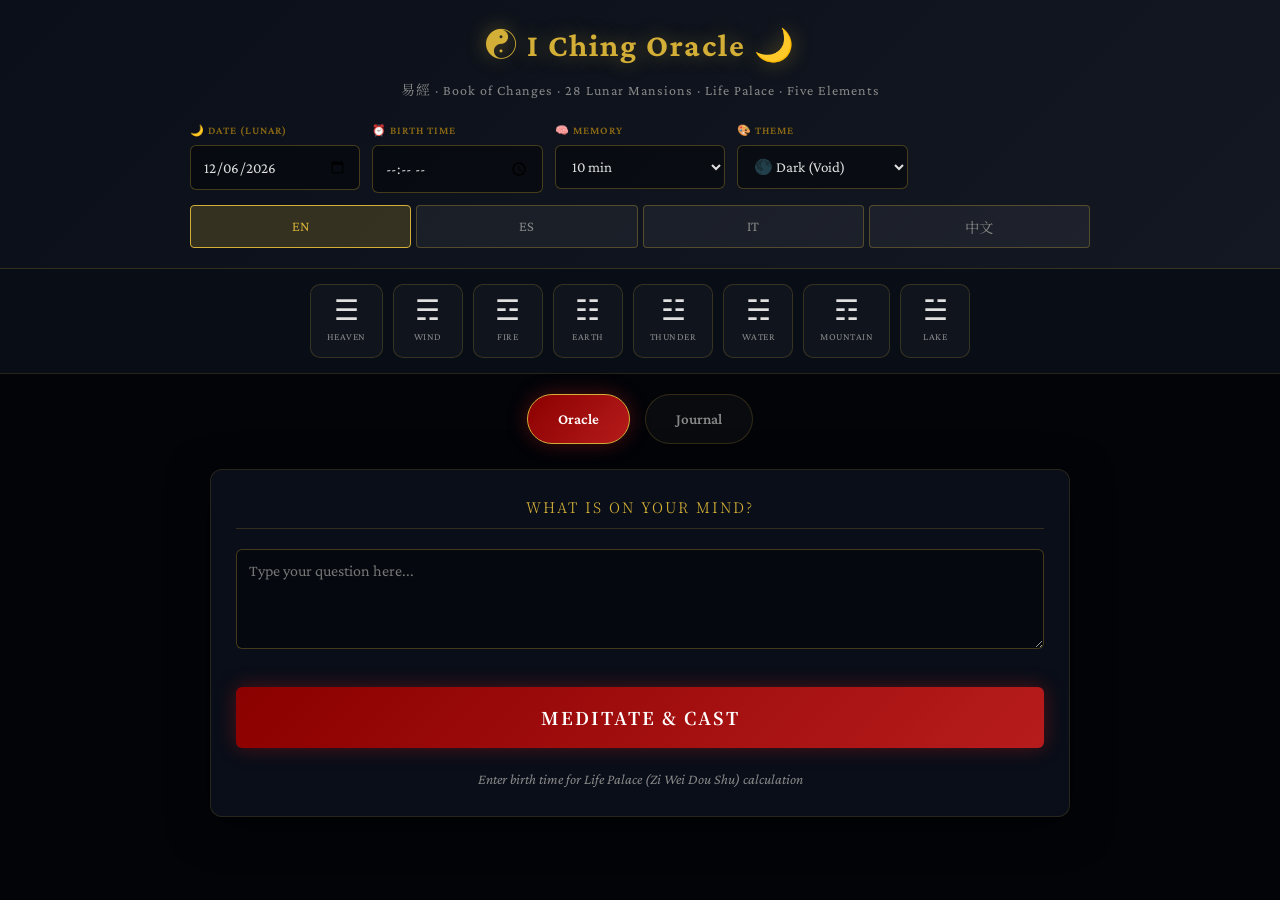
==== index.html @ f5724510 "feat/split_components" ====
<!DOCTYPE html>
<html lang="en">

<head>
    <meta charset="UTF-8">
    <meta name="viewport" content="width=device-width, initial-scale=1.0, maximum-scale=1.0, user-scalable=no">
    <title>易經圖 · I Ching Oracle</title>
    <link rel="stylesheet" href="style.css">
    <link rel="preconnect" href="https://fonts.googleapis.com">
    <link rel="preconnect" href="https://fonts.gstatic.com" crossorigin>
    <link href="https://fonts.googleapis.com/css2?family=Noto+Serif+SC:wght@300;400;600;900&family=Crimson+Pro:ital,wght@0,300;0,400;0,600;1,300;1,400&display=swap" rel="stylesheet">
</head>

<body>
    <!-- Meditation Overlay -->
    <div id="meditation-overlay">
        <div class="meditation-title" data-i18n="meditationTitle">冥想</div>
        <div class="metallic-sphere"></div>
        <div class="timer-display" id="meditation-timer">0:30</div>
    </div>

    <!-- Header -->
    <header>
        <div class="header-content">
            <div class="header-title">
                <h1>☯️ I Ching Oracle 🌙</h1>
                <p>易經 · Book of Changes · 28 Lunar Mansions · Life Palace · Five Elements</p>
            </div>
            <div class="header-controls">
                <div class="control-group">
                    <label for="readingDate">🌙 Date (Lunar)</label>
                    <input type="date" id="readingDate" onchange="App.updateReadingDate()">
                </div>
                <div class="control-group">
                    <label for="readingTime">⏰ Birth Time</label>
                    <input type="time" id="readingTime" onchange="App.updateReadingTime()">
                </div>
                <div class="control-group">
                    <label for="contextMinutes">🧠 Memory</label>
                    <select id="contextMinutes" onchange="App.updateContextMinutes(this.value)">
                        <option value="0">Off</option>
                        <option value="10" selected>10 min</option>
                        <option value="30">30 min</option>
                        <option value="60">1 hour</option>
                        <option value="180">3 hours</option>
                    </select>
                </div>
                <div class="control-group">
                    <label for="elementTheme">🎨 Theme</label>
                    <select id="elementTheme" onchange="App.applyTheme(this.value)">
                        <option value="dark">🌑 Dark (Void)</option>
                        <option value="balanced">☯️ Balanced</option>
                        <option value="wood">🌳 Wood</option>
                        <option value="fire">🔥 Fire</option>
                        <option value="earth">🏔️ Earth</option>
                        <option value="metal">⚡ Metal</option>
                        <option value="water">💧 Water</option>
                    </select>
                </div>
                <div class="control-group" style="grid-column: 1 / -1;">
                    <div class="lang-selector">
                        <button class="lang-btn active" data-lang="en" onclick="App.setLanguage('en')">EN</button>
                        <button class="lang-btn" data-lang="es" onclick="App.setLanguage('es')">ES</button>
                        <button class="lang-btn" data-lang="it" onclick="App.setLanguage('it')">IT</button>
                        <button class="lang-btn" data-lang="zh" onclick="App.setLanguage('zh')">中文</button>
                    </div>
                </div>
            </div>
        </div>
    </header>

    <!-- Bagua Strip -->
    <div class="bagua-strip-container">
        <div class="bagua-strip">
            <div class="bagua-strip-item" data-trigram="heaven" onclick="UI.highlightTrigram('heaven')">
                <span class="bagua-strip-symbol">☰</span>
                <span class="bagua-strip-name" data-i18n="trigramHeaven">Heaven</span>
            </div>
            <div class="bagua-strip-item" data-trigram="wind" onclick="UI.highlightTrigram('wind')">
                <span class="bagua-strip-symbol">☴</span>
                <span class="bagua-strip-name" data-i18n="trigramWind">Wind</span>
            </div>
            <div class="bagua-strip-item" data-trigram="fire" onclick="UI.highlightTrigram('fire')">
                <span class="bagua-strip-symbol">☲</span>
                <span class="bagua-strip-name" data-i18n="trigramFire">Fire</span>
            </div>
            <div class="bagua-strip-item" data-trigram="earth" onclick="UI.highlightTrigram('earth')">
                <span class="bagua-strip-symbol">☷</span>
                <span class="bagua-strip-name" data-i18n="trigramEarth">Earth</span>
            </div>
            <div class="bagua-strip-item" data-trigram="thunder" onclick="UI.highlightTrigram('thunder')">
                <span class="bagua-strip-symbol">☳</span>
                <span class="bagua-strip-name" data-i18n="trigramThunder">Thunder</span>
            </div>
            <div class="bagua-strip-item" data-trigram="water" onclick="UI.highlightTrigram('water')">
                <span class="bagua-strip-symbol">☵</span>
                <span class="bagua-strip-name" data-i18n="trigramWater">Water</span>
            </div>
            <div class="bagua-strip-item" data-trigram="mountain" onclick="UI.highlightTrigram('mountain')">
                <span class="bagua-strip-symbol">☶</span>
                <span class="bagua-strip-name" data-i18n="trigramMountain">Mountain</span>
            </div>
            <div class="bagua-strip-item" data-trigram="lake" onclick="UI.highlightTrigram('lake')">
                <span class="bagua-strip-symbol">☱</span>
                <span class="bagua-strip-name" data-i18n="trigramLake">Lake</span>
            </div>
        </div>
    </div>

    <!-- Main Container -->
    <div class="container">
        <div class="main-tabs">
            <div class="nav-tab active" onclick="App.switchMainTab('oracle')" id="tab-btn-oracle" data-i18n="oracle">Oracle</div>
            <div class="nav-tab" onclick="App.switchMainTab('journal')" id="tab-btn-journal" data-i18n="journal">Journal</div>
        </div>

        <!-- Oracle Tab -->
        <div id="tab-oracle" class="tab-content-panel active">
            <div class="wizard-container">
                <!-- Step 1: Question -->
                <div id="step-1" class="wizard-step active">
                    <div class="panel">
                        <h2 class="step-title" data-i18n="step1Title">What is on your mind?</h2>
                        <textarea id="questionInput" rows="3" placeholder="Enter your inquiry..."></textarea>
                        <button class="btn-cast" onclick="App.startConsultation()" data-i18n="meditateCast">Meditate & Cast</button>
                        <p class="hint-text" data-i18n="birthTimeNotice">Enter birth time for Life Palace calculation</p>
                    </div>
                </div>

                <!-- Step 2: Meditation -->
                <div id="step-2" class="wizard-step">
                    <div class="meditation-container">
                        <div class="focus-circle"></div>
                        <p class="meditation-text" data-i18n="meditationText">Focus on your question...<br>The oracle will respond shortly.</p>
                        <div class="timer-display" id="timerDisplay">0:30</div>
                    </div>
                </div>

                <!-- Step 3: Results -->
                <div id="step-3" class="wizard-step">
                    <div id="resultsContent"></div>
                </div>
            </div>
        </div>

        <!-- Journal Tab -->
        <div id="tab-journal" class="tab-content-panel">
            <div class="panel">
                <h2 data-i18n="questionJournal">Question Journal</h2>
                <ul id="questionList" class="question-list"></ul>
                <div id="emptyQuestions" class="empty-state" data-i18n="noQuestions">No questions yet.</div>
            </div>
            <div class="panel">
                <h2 data-i18n="readingHistory">Reading History</h2>
                <div id="historyGrid" class="history-grid"></div>
                <div id="emptyHistory" class="empty-state" data-i18n="noReadings">No readings yet.</div>
            </div>
        </div>
    </div>

    <script src="data.js"></script>
    <script src="astrology.js"></script>
    <script src="casting.js"></script>
    <script src="ui.js"></script>
    <script src="app.js"></script>
</body>

</html>
---- style.css ----
/* I Ching Oracle - Consolidated Dark Theme */
/* UI based on _II.html, Behavior based on _i.html */

:root {
    /* Dark Theme (Default from _II.html) */
    --bg-void: #020408;
    --bg-panel: rgba(10, 15, 25, 0.98);
    --bg-card: rgba(15, 20, 30, 0.95);
    --gold: #D4AF37;
    --gold-dim: #8b6914;
    --gold-bright: #FFD700;
    --text-main: #e0e0e0;
    --text-dim: #888;
    --text-muted: #666;
    
    /* Five Elements - Dark Theme Accents */
    --fire: #FF5252;
    --water: #42A5F5;
    --wood: #66BB6A;
    --metal: #CFD8DC;
    --earth: #FFB74D;
    
    /* Standard Colors */
    --auspicious-red: #D32F2F;
    --auspicious-gold: #D4AF37;
    
    --radius: 12px;
    --border: 1px solid rgba(212, 175, 55, 0.15);
    --shadow: 0 10px 40px rgba(0, 0, 0, 0.6);
}

/* Alternative Themes (from _i.html) */
[data-theme="balanced"] {
    --bg-void: linear-gradient(135deg, #FFF8E1 0%, #FFE0B2 25%, #FFCCBC 50%, #D7CCC8 75%, #CFD8DC 100%);
    --bg-panel: rgba(255, 248, 225, 0.98);
    --bg-card: #FFF3E0;
    --text-main: #4E342E;
    --text-dim: #6D4C41;
    --gold: #D32F2F;
    --gold-dim: #B71C1C;
}

[data-theme="wood"] {
    --bg-void: linear-gradient(135deg, #E8F5E9 0%, #C8E6C9 50%, #A5D6A7 100%);
    --bg-panel: rgba(255, 255, 255, 0.95);
    --text-main: #1B5E20;
}

[data-theme="fire"] {
    --bg-void: linear-gradient(135deg, #FFEBEE 0%, #FFCDD2 25%, #EF9A9A 50%, #E57373 75%, #FFB74D 100%);
    --bg-panel: rgba(255, 255, 255, 0.95);
    --text-main: #B71C1C;
}

[data-theme="earth"] {
    --bg-void: linear-gradient(135deg, #FFF8E1 0%, #FFECB3 25%, #FFE082 50%, #FFD54F 75%, #D7CCC8 100%);
    --bg-panel: rgba(255, 255, 255, 0.95);
    --text-main: #5D4037;
}

[data-theme="metal"] {
    --bg-void: linear-gradient(135deg, #FFF8E1 0%, #F5F5DC 25%, #E6D7B8 50%, #D4C4A8 75%, #BCAAA4 100%);
    --bg-panel: rgba(255, 255, 255, 0.95);
    --text-main: #3E2723;
}

[data-theme="water"] {
    --bg-void: linear-gradient(135deg, #E3F2FD 0%, #BBDEFB 25%, #90CAF9 50%, #64B5F6 75%, #42A5F5 100%);
    --bg-panel: rgba(255, 255, 255, 0.95);
    --text-main: #0D47A1;
}

* {
    margin: 0;
    padding: 0;
    box-sizing: border-box;
    -webkit-tap-highlight-color: transparent;
}

body {
    background: var(--bg-void);
    color: var(--text-main);
    font-family: 'Crimson Pro', 'Noto Serif SC', serif;
    min-height: 100vh;
    line-height: 1.6;
    overflow-x: hidden;
    transition: all 0.5s ease;
}

/* Header */
header {
    background: linear-gradient(135deg, rgba(10, 15, 25, 0.98) 0%, rgba(20, 25, 35, 0.95) 100%);
    border-bottom: 1px solid rgba(212, 175, 55, 0.2);
    padding: 20px;
    position: sticky;
    top: 0;
    z-index: 100;
    backdrop-filter: blur(10px);
}

.header-content {
    max-width: 1200px;
    margin: 0 auto;
}

.header-title {
    text-align: center;
    margin-bottom: 20px;
}

.header-title h1 {
    font-size: clamp(24px, 5vw, 32px);
    color: var(--gold);
    text-shadow: 0 0 20px rgba(212, 175, 55, 0.4);
    letter-spacing: 2px;
    margin-bottom: 8px;
}

.header-title p {
    font-size: clamp(12px, 2.5vw, 14px);
    color: var(--text-dim);
    letter-spacing: 1px;
}

.header-controls {
    display: grid;
    grid-template-columns: repeat(auto-fit, minmax(150px, 1fr));
    gap: 12px;
    max-width: 900px;
    margin: 0 auto;
}

.control-group {
    display: flex;
    flex-direction: column;
    gap: 6px;
}

.control-group label {
    font-size: 11px;
    text-transform: uppercase;
    letter-spacing: 1px;
    color: var(--gold-dim);
    font-weight: 600;
}

input, select, textarea {
    width: 100%;
    background: rgba(0, 0, 0, 0.4);
    border: 1px solid rgba(212, 175, 55, 0.3);
    color: var(--text-main);
    padding: 12px;
    border-radius: 6px;
    font-family: inherit;
    font-size: 15px;
    transition: all 0.3s;
}

input:focus, select:focus, textarea:focus {
    border-color: var(--gold);
    outline: none;
    box-shadow: 0 0 0 2px rgba(212, 175, 55, 0.2);
}

.lang-selector {
    display: flex;
    gap: 5px;
}

.lang-btn {
    flex: 1;
    padding: 10px;
    background: rgba(255, 255, 255, 0.05);
    border: 1px solid rgba(212, 175, 55, 0.3);
    color: var(--text-dim);
    cursor: pointer;
    border-radius: 4px;
    transition: all 0.3s;
    font-family: inherit;
    font-size: 0.9em;
}

.lang-btn.active, .lang-btn:hover {
    background: rgba(212, 175, 55, 0.2);
    color: var(--gold);
    border-color: var(--gold);
}

/* Bagua Strip */
.bagua-strip-container {
    width: 100%;
    overflow-x: auto;
    -webkit-overflow-scrolling: touch;
    background: rgba(10, 15, 25, 0.8);
    padding: 15px 0;
    border-bottom: 1px solid rgba(212, 175, 55, 0.15);
}

.bagua-strip {
    display: flex;
    justify-content: center;
    gap: 10px;
    padding: 0 20px;
    min-width: max-content;
    max-width: 900px;
    margin: 0 auto;
}

.bagua-strip-item {
    display: flex;
    flex-direction: column;
    align-items: center;
    padding: 12px 16px;
    background: rgba(255, 255, 255, 0.03);
    border-radius: 10px;
    border: 1px solid rgba(212, 175, 55, 0.2);
    min-width: 70px;
    transition: all 0.3s ease;
    cursor: pointer;
}

.bagua-strip-item:hover, .bagua-strip-item.active {
    transform: scale(1.05);
    border-color: var(--gold);
    background: rgba(212, 175, 55, 0.1);
    box-shadow: 0 0 20px rgba(212, 175, 55, 0.2);
}

.bagua-strip-symbol {
    font-size: 28px;
    line-height: 1;
    margin-bottom: 4px;
}

.bagua-strip-name {
    font-size: 10px;
    color: var(--text-dim);
    text-transform: uppercase;
    letter-spacing: 0.5px;
}

/* Container */
.container {
    max-width: 900px;
    margin: 0 auto;
    padding: 20px;
}

/* Panel */
.panel {
    background: var(--bg-panel);
    border: var(--border);
    border-radius: var(--radius);
    padding: 25px;
    margin-bottom: 20px;
    box-shadow: var(--shadow);
    backdrop-filter: blur(10px);
}

.panel h2 {
    color: var(--gold);
    font-family: 'Noto Serif SC', serif;
    font-size: 0.9rem;
    text-transform: uppercase;
    letter-spacing: 2px;
    margin-bottom: 20px;
    border-bottom: 1px solid rgba(212, 175, 55, 0.2);
    padding-bottom: 10px;
}

/* Navigation Tabs */
.main-tabs {
    display: flex;
    justify-content: center;
    margin-bottom: 25px;
    gap: 15px;
}

.nav-tab {
    background: rgba(255, 255, 255, 0.03);
    border: 1px solid rgba(212, 175, 55, 0.2);
    padding: 12px 30px;
    border-radius: 25px;
    cursor: pointer;
    font-size: 15px;
    font-weight: 600;
    color: var(--text-dim);
    transition: all 0.3s;
    text-align: center;
}

.nav-tab:hover {
    border-color: var(--gold);
    color: var(--gold);
}

.nav-tab.active {
    background: linear-gradient(135deg, #8b0000, #b71c1c);
    color: white;
    border-color: var(--gold);
    box-shadow: 0 0 20px rgba(183, 28, 28, 0.4);
}

/* Tab Content */
.tab-content-panel {
    display: none;
}

.tab-content-panel.active {
    display: block;
    animation: fadeIn 0.4s ease;
}

/* Wizard Steps */
.wizard-step {
    display: none;
}

.wizard-step.active {
    display: block;
    animation: fadeIn 0.4s ease;
}

/* Step 1 - Question */
.step-title {
    font-size: clamp(1.4em, 5vw, 1.8em);
    margin-bottom: 24px;
    color: var(--text-main);
    text-align: center;
    font-weight: 300;
}

#questionInput {
    width: 100%;
    min-height: 100px;
    margin-bottom: 20px;
    font-size: 16px;
    resize: vertical;
}

.hint-text {
    text-align: center;
    color: var(--text-dim);
    font-size: 0.9em;
    margin-top: 20px;
    font-style: italic;
}

/* Buttons */
.btn-cast {
    background: linear-gradient(135deg, #8b0000, #b71c1c);
    color: white;
    padding: 18px;
    border: none;
    border-radius: 6px;
    width: 100%;
    font-family: 'Noto Serif SC', serif;
    font-weight: bold;
    cursor: pointer;
    box-shadow: 0 0 20px rgba(183, 28, 28, 0.4);
    transition: all 0.3s;
    text-transform: uppercase;
    letter-spacing: 2px;
    font-size: 1.1em;
    margin-top: 10px;
}

.btn-cast:hover {
    transform: translateY(-2px);
    box-shadow: 0 5px 25px rgba(183, 28, 28, 0.6);
}

.btn-secondary {
    background: linear-gradient(135deg, #2c3e50, #34495e);
}

.wizard-btn {
    background: linear-gradient(135deg, #8b0000, #b71c1c);
    color: white;
    padding: 14px 28px;
    border: none;
    border-radius: 25px;
    font-family: 'Noto Serif SC', serif;
    font-weight: 600;
    cursor: pointer;
    box-shadow: 0 0 20px rgba(183, 28, 28, 0.4);
    transition: all 0.3s;
    text-transform: uppercase;
    letter-spacing: 1px;
    font-size: 0.95em;
    margin: 5px;
}

.wizard-btn:hover {
    transform: translateY(-2px);
    box-shadow: 0 5px 25px rgba(183, 28, 28, 0.6);
}

.wizard-btn.secondary {
    background: linear-gradient(135deg, #2c3e50, #34495e);
    box-shadow: 0 4px 12px rgba(0, 0, 0, 0.3);
}

/* Meditation Overlay */
#meditation-overlay {
    position: fixed;
    inset: 0;
    background: rgba(2, 4, 8, 0.98);
    z-index: 9999;
    display: none;
    flex-direction: column;
    align-items: center;
    justify-content: center;
    backdrop-filter: blur(20px);
}

#meditation-overlay.active {
    display: flex;
}

.meditation-title {
    font-family: 'Noto Serif SC', serif;
    font-size: 3rem;
    color: var(--gold);
    margin-bottom: 40px;
    text-shadow: 0 0 30px rgba(212, 175, 55, 0.8);
    letter-spacing: 15px;
    animation: breatheText 4s ease-in-out infinite;
}

.metallic-sphere {
    width: 200px;
    height: 200px;
    border-radius: 50%;
    background: radial-gradient(circle at 30% 30%, rgba(255, 255, 255, 0.9) 0%, rgba(192, 192, 192, 0.8) 20%, rgba(128, 128, 128, 0.6) 40%, rgba(64, 64, 64, 0.8) 70%, rgba(0, 0, 0, 0.9) 100%),
        linear-gradient(135deg, #c0c0c0 0%, #808080 50%, #404040 100%);
    box-shadow: inset -10px -10px 20px rgba(0, 0, 0, 0.8), inset 10px 10px 20px rgba(255, 255, 255, 0.8), 0 0 60px rgba(255, 69, 0, 0.6), 0 0 100px rgba(255, 140, 0, 0.4);
    animation: fireGlow 3s ease-in-out infinite;
}

.meditation-container {
    display: flex;
    flex-direction: column;
    align-items: center;
    justify-content: center;
    padding: 40px 20px;
}

.focus-circle {
    width: clamp(120px, 30vw, 150px);
    height: clamp(120px, 30vw, 150px);
    border-radius: 50%;
    background: conic-gradient(from 0deg,
            var(--auspicious-red) 0deg,
            var(--auspicious-gold) 90deg,
            var(--wood) 180deg,
            var(--water) 270deg,
            var(--auspicious-red) 360deg);
    opacity: 0.9;
    margin: 0 auto 30px;
    animation: breathe 4s infinite ease-in-out;
    box-shadow: 0 0 40px rgba(212, 175, 55, 0.4);
    border: 4px solid var(--gold);
}

.meditation-text {
    font-size: clamp(1em, 4vw, 1.2em);
    color: var(--text-main);
    max-width: 300px;
    text-align: center;
    line-height: 1.6;
    margin-bottom: 20px;
}

.timer-display {
    font-size: clamp(1.8em, 6vw, 2.2em);
    font-weight: 300;
    color: var(--gold);
    font-family: 'Courier New', monospace;
    text-shadow: 0 0 20px rgba(212, 175, 55, 0.5);
}

/* Results */
.result-header {
    text-align: center;
    margin-bottom: 30px;
    padding: 30px;
    background: rgba(212, 175, 55, 0.05);
    border: 1px solid rgba(212, 175, 55, 0.2);
    border-radius: 12px;
}

.result-header h1, .hexagram-title {
    color: var(--gold);
    font-size: 2.5em;
    margin-bottom: 10px;
    font-family: 'Noto Serif SC', serif;
}

.chinese-name {
    font-size: 1.5em;
    color: var(--text-dim);
    margin-bottom: 15px;
}

.question-display {
    color: var(--text-dim);
    font-style: italic;
    font-size: 1.1em;
    margin-top: 15px;
    padding-top: 15px;
    border-top: 1px solid rgba(212, 175, 55, 0.2);
}

/* Results Layout */
.astro-panels-grid {
    display: grid;
    grid-template-columns: 1fr 1fr;
    gap: 16px;
    margin: 20px 0;
}

@media (max-width: 600px) {
    .astro-panels-grid {
        grid-template-columns: 1fr;
    }
}

.lunar-mansion-panel, .life-palace-panel {
    background: rgba(0, 0, 0, 0.3);
    border: 1px solid rgba(212, 175, 55, 0.2);
    border-radius: 12px;
    padding: 20px;
}

.lunar-mansion-header, .palace-header {
    display: flex;
    align-items: center;
    gap: 12px;
    margin-bottom: 16px;
}

.moon-icon, .palace-icon {
    font-size: 36px;
    filter: drop-shadow(0 0 10px rgba(212, 175, 55, 0.5));
}

.lunar-mansion-title, .palace-title {
    font-size: 1.1em;
    color: var(--gold);
    font-weight: 600;
}

.lunar-mansion-subtitle {
    font-size: 0.85em;
    color: var(--text-dim);
}

.lunar-mansion-content, .palace-grid {
    display: grid;
    grid-template-columns: repeat(2, 1fr);
    gap: 12px;
    margin-top: 12px;
}

.lunar-detail, .palace-card {
    background: rgba(255, 255, 255, 0.05);
    padding: 12px;
    border-radius: 8px;
    border: 1px solid rgba(212, 175, 55, 0.1);
}

.lunar-detail-label, .palace-label {
    font-size: 0.75em;
    color: var(--text-dim);
    text-transform: uppercase;
    margin-bottom: 4px;
}

.lunar-detail-value, .palace-value {
    font-size: 1.1em;
    font-weight: 600;
    color: var(--text-main);
}

.four-symbols-badge {
    display: inline-block;
    padding: 6px 16px;
    border-radius: 20px;
    font-size: 0.85em;
    font-weight: 600;
    margin-top: 12px;
    background: rgba(212, 175, 55, 0.2);
    color: var(--gold);
    border: 1px solid rgba(212, 175, 55, 0.3);
}

.hour-pillar-display {
    background: rgba(0, 0, 0, 0.4);
    padding: 16px;
    border-radius: 8px;
    margin-top: 16px;
    text-align: center;
    border: 1px solid rgba(212, 175, 55, 0.2);
}

.hour-pillar-value {
    font-size: 1.5em;
    font-weight: 600;
    color: var(--gold);
    margin-top: 8px;
}

.top-section {
    display: grid;
    grid-template-columns: 1fr 1.5fr 1fr;
    gap: 20px;
    align-items: start;
    margin: 24px 0;
}

@media (max-width: 768px) {
    .top-section {
        grid-template-columns: 1fr;
    }
}

.coin-tosses-section, .hexagram-info {
    background: rgba(0, 0, 0, 0.2);
    border: 1px solid rgba(212, 175, 55, 0.15);
    border-radius: 12px;
    padding: 20px;
}

.section-title {
    font-size: 0.9em;
    color: var(--gold);
    text-transform: uppercase;
    letter-spacing: 1px;
    margin-bottom: 16px;
    border-bottom: 1px solid rgba(212, 175, 55, 0.2);
    padding-bottom: 8px;
}

.hexagram-visual {
    display: flex;
    flex-direction: column;
    align-items: center;
    background: rgba(212, 175, 55, 0.05);
    padding: 30px;
    border-radius: 12px;
    border: 1px solid rgba(212, 175, 55, 0.2);
}

.hexagram-stack {
    display: flex;
    flex-direction: column;
    align-items: center;
    gap: 8px;
}

.hexagram-lines {
    display: flex;
    flex-direction: column;
    gap: 8px;
    margin: 10px 0;
}

.text-display-grid {
    display: grid;
    grid-template-columns: 1fr 1fr;
    gap: 16px;
    margin: 24px 0;
}

@media (max-width: 768px) {
    .text-display-grid {
        grid-template-columns: 1fr;
    }
}

.text-panel {
    background: rgba(0, 0, 0, 0.2);
    border: 1px solid rgba(212, 175, 55, 0.15);
    border-radius: 12px;
    padding: 20px;
}

.text-panel h4 {
    color: var(--gold);
    font-size: 0.9em;
    text-transform: uppercase;
    letter-spacing: 1px;
    margin-bottom: 16px;
    padding-bottom: 10px;
    border-bottom: 1px solid rgba(212, 175, 55, 0.2);
}

.ai-section {
    border-top: 1px solid rgba(212, 175, 55, 0.2);
    padding-top: 24px;
    margin-top: 24px;
}

.ai-header-wrapper {
    display: flex;
    align-items: center;
    justify-content: center;
    margin-bottom: 16px;
}

.ai-header-wrapper h2 {
    color: var(--gold);
    font-size: 1.2em;
}

.interpretation-tabs {
    display: flex;
    gap: 10px;
    margin-bottom: 16px;
    justify-content: center;
    flex-wrap: wrap;
}

/* Astro Grid */
.astro-grid {
    display: grid;
    grid-template-columns: 1fr 1fr;
    gap: 15px;
    margin-bottom: 25px;
}

.astro-card {
    background: rgba(0, 0, 0, 0.3);
    border: 1px solid rgba(212, 175, 55, 0.2);
    border-radius: 12px;
    padding: 20px;
}

.astro-card h3 {
    color: var(--gold);
    font-size: 0.95em;
    margin-bottom: 15px;
    display: flex;
    align-items: center;
    gap: 10px;
}

.astro-row {
    display: flex;
    justify-content: space-between;
    padding: 8px 0;
    border-bottom: 1px solid rgba(255, 255, 255, 0.05);
    font-size: 0.95em;
}

.astro-row:last-child {
    border-bottom: none;
}

.astro-label {
    color: var(--text-dim);
}

.astro-value {
    color: var(--text-main);
    font-weight: 600;
}

/* Elements Grid */
.elements-grid {
    display: grid;
    grid-template-columns: repeat(5, 1fr);
    gap: 10px;
    margin: 20px 0;
}

.element-item {
    text-align: center;
    padding: 15px;
    background: rgba(0, 0, 0, 0.2);
    border-radius: 8px;
    border: 1px solid rgba(255, 255, 255, 0.1);
    transition: all 0.3s;
}

.element-item:hover {
    transform: translateY(-2px);
    border-color: var(--gold);
}

.element-value {
    font-size: 1.3em;
    font-weight: 600;
    margin-bottom: 5px;
}

.element-label {
    font-size: 0.75em;
    color: var(--text-dim);
    text-transform: uppercase;
}

/* Balance Bar */
.balance-bar {
    height: 4px;
    background: rgba(255, 255, 255, 0.1);
    border-radius: 2px;
    overflow: hidden;
    margin-top: 8px;
}

.balance-fill {
    height: 100%;
    border-radius: 2px;
    transition: width 0.5s ease;
}

.balance-fill.yang {
    background: var(--fire);
}

.balance-fill.yin {
    background: var(--water);
}

/* Equilibrium Panel */
.equilibrium-panel {
    background: rgba(0, 0, 0, 0.3);
    border: 1px solid rgba(212, 175, 55, 0.2);
    border-radius: 12px;
    padding: 20px;
    margin-bottom: 25px;
    text-align: center;
}

.equilibrium-grid {
    display: grid;
    grid-template-columns: repeat(4, 1fr);
    gap: 15px;
    margin-top: 15px;
}

.equilibrium-item h4 {
    color: var(--gold);
    font-size: 0.8em;
    text-transform: uppercase;
    margin-bottom: 8px;
}

.equilibrium-value {
    font-size: 1.2em;
    font-weight: 600;
}

/* Hexagram Display */
.hexagram-display {
    display: flex;
    justify-content: center;
    align-items: flex-start;
    gap: 40px;
    margin: 30px 0;
    flex-wrap: wrap;
}

.coin-panel {
    background: rgba(0, 0, 0, 0.3);
    padding: 20px;
    border-radius: 12px;
    border: 1px solid rgba(212, 175, 55, 0.2);
}

.coin-row {
    display: flex;
    gap: 8px;
    margin-bottom: 10px;
    justify-content: center;
}

.coin {
    width: 32px;
    height: 32px;
    border-radius: 50%;
    display: flex;
    align-items: center;
    justify-content: center;
    font-weight: bold;
    font-size: 16px;
    border: 2px solid;
}

.coin.yang {
    background: linear-gradient(135deg, #ffd700, #b8860b);
    color: #000;
    border-color: #ffd700;
}

.coin.yin {
    background: linear-gradient(135deg, #1e3c72, #2a5298);
    color: #fff;
    border-color: #4a90e2;
}

.hex-stack {
    display: flex;
    flex-direction: column-reverse;
    align-items: center;
    gap: 10px;
}

.trigram-symbol {
    font-size: 2em;
    margin: 5px 0;
}

.line {
    width: 140px;
    height: 16px;
    border-radius: 8px;
    position: relative;
}

.line.yang {
    background: linear-gradient(90deg, var(--fire), #ff8a80);
    box-shadow: 0 0 15px rgba(255, 82, 82, 0.5);
}

.line.yin {
    display: flex;
    justify-content: space-between;
    background: none;
}

.line.yin::before,
.line.yin::after {
    content: '';
    width: 45%;
    height: 100%;
    background: linear-gradient(90deg, var(--water), #42A5F5);
    border-radius: 8px;
    box-shadow: 0 0 15px rgba(33, 150, 243, 0.5);
}

.line.changing::after {
    content: '●';
    position: absolute;
    right: -35px;
    top: 50%;
    transform: translateY(-50%);
    color: var(--gold);
    font-size: 28px;
    text-shadow: 0 0 10px var(--gold);
    animation: pulse 2s infinite;
}

/* Bagua Container */
.bagua-container {
    display: grid;
    grid-template-columns: repeat(3, 1fr);
    gap: 10px;
    max-width: 400px;
    margin: 30px auto;
    padding: 15px;
    background: rgba(212, 175, 55, 0.03);
    border-radius: 16px;
    border: 1px solid rgba(212, 175, 55, 0.2);
}

.trigram-card {
    aspect-ratio: 1;
    display: flex;
    flex-direction: column;
    align-items: center;
    justify-content: center;
    background: rgba(255, 255, 255, 0.03);
    border-radius: 10px;
    border: 1px solid rgba(212, 175, 55, 0.1);
    transition: all 0.3s;
    cursor: pointer;
    padding: 10px;
}

.trigram-card:hover, .trigram-card.active {
    transform: scale(1.05);
    border-color: var(--gold);
    background: rgba(212, 175, 55, 0.1);
    box-shadow: 0 0 20px rgba(212, 175, 55, 0.2);
}

.trigram-lines {
    display: flex;
    flex-direction: column;
    gap: 4px;
    margin-bottom: 8px;
}

.trigram-line {
    width: 35px;
    height: 5px;
    border-radius: 2px;
}

.trigram-line.yang {
    background: currentColor;
}

.trigram-line.yin {
    display: flex;
    justify-content: space-between;
    background: transparent;
}

.trigram-line.yin::before,
.trigram-line.yin::after {
    content: '';
    width: 45%;
    height: 100%;
    background: currentColor;
    border-radius: 2px;
}

.trigram-icon {
    font-size: 1.5em;
    margin-bottom: 4px;
}

.trigram-name {
    font-size: 0.8em;
    text-align: center;
}

.center-cell {
    display: flex;
    align-items: center;
    justify-content: center;
    font-size: 2.5em;
    color: var(--gold);
    cursor: pointer;
    transition: all 0.3s;
}

.center-cell:hover {
    transform: scale(1.1) rotate(180deg);
}

/* Text Section */
.text-section {
    margin: 25px 0;
}

.text-tabs {
    display: flex;
    gap: 10px;
    margin-bottom: 15px;
    border-bottom: 1px solid rgba(212, 175, 55, 0.2);
    padding-bottom: 10px;
    flex-wrap: wrap;
}

.text-tab {
    background: none;
    border: none;
    color: var(--text-dim);
    padding: 8px 16px;
    cursor: pointer;
    font-family: inherit;
    border-bottom: 2px solid transparent;
    transition: all 0.3s;
    font-size: 0.9em;
}

.text-tab.active, .text-tab:hover {
    color: var(--gold);
    border-bottom-color: var(--gold);
}

.text-content {
    display: none;
}

.text-content.active {
    display: block;
    animation: fadeIn 0.4s ease;
}

.chinese-text {
    font-family: "Noto Serif SC", serif;
    font-size: 1.2em;
    color: #fff;
    line-height: 1.8;
    margin-bottom: 15px;
}

.translation-text {
    color: var(--text-main);
    line-height: 1.7;
}

.line-entry {
    padding: 15px;
    margin-bottom: 10px;
    background: rgba(255, 255, 255, 0.03);
    border-radius: 6px;
    border-left: 3px solid rgba(212, 175, 55, 0.3);
}

.line-entry.changing {
    border-left-color: var(--fire);
    background: rgba(255, 82, 82, 0.1);
}

.line-num {
    color: var(--gold);
    font-weight: 600;
    margin-right: 8px;
}

/* AI Panel */
.ai-panel {
    background: rgba(0, 0, 0, 0.3);
    border: 1px solid rgba(212, 175, 55, 0.2);
    border-radius: 12px;
    padding: 25px;
    margin-top: 25px;
}

.ai-tabs {
    display: flex;
    gap: 10px;
    margin-bottom: 20px;
    flex-wrap: wrap;
}

.ai-tab {
    background: rgba(255, 255, 255, 0.05);
    border: 1px solid rgba(212, 175, 55, 0.3);
    color: var(--text-dim);
    padding: 8px 16px;
    border-radius: 20px;
    cursor: pointer;
    transition: all 0.3s;
    font-family: inherit;
}

.ai-tab.active, .ai-tab:hover {
    background: rgba(212, 175, 55, 0.2);
    color: var(--gold);
    border-color: var(--gold);
}

.ai-content {
    display: none;
}

.ai-content.active {
    display: block;
    animation: fadeIn 0.4s ease;
}

.interpretation-lang {
    display: none;
}

.interpretation-lang.active {
    display: block;
    animation: fadeIn 0.4s ease;
}

.interp-section {
    margin-bottom: 20px;
    padding: 15px;
    background: rgba(255, 255, 255, 0.03);
    border-radius: 8px;
    border-left: 3px solid var(--gold);
}

.interp-title {
    color: var(--gold);
    font-size: 0.85em;
    text-transform: uppercase;
    letter-spacing: 1px;
    margin-bottom: 8px;
    font-weight: 600;
}

.interp-text {
    line-height: 1.7;
    color: var(--text-main);
}

.interp-lines-box {
    background: linear-gradient(135deg, rgba(211, 47, 47, 0.1), rgba(212, 175, 55, 0.1));
    border-radius: 12px;
    padding: 20px;
    margin-top: 20px;
    border: 2px solid var(--fire);
}

.interp-lines-box .interp-header {
    color: var(--fire);
    border-bottom-color: rgba(255, 82, 82, 0.3);
}

.interp-header {
    font-weight: 700;
    font-size: 1.05em;
    color: var(--gold);
    margin-bottom: 8px;
    text-transform: uppercase;
    letter-spacing: 1px;
    border-bottom: 2px solid rgba(212, 175, 55, 0.3);
    padding-bottom: 4px;
    display: inline-block;
}

/* Changing lines marker */
.changing-marker {
    position: absolute;
    right: -35px;
    top: 50%;
    transform: translateY(-50%);
    color: var(--gold);
    font-size: 24px;
    text-shadow: 0 0 10px var(--gold);
    animation: pulse 2s infinite;
}

/* Loading */
.loading {
    display: inline-block;
    width: 20px;
    height: 20px;
    border: 3px solid rgba(212, 175, 55, 0.3);
    border-top-color: var(--gold);
    border-radius: 50%;
    animation: spin 1s linear infinite;
}

/* Question List */
.question-list {
    list-style: none;
    padding: 0;
    margin: 0;
}

.question-item {
    background: rgba(255, 255, 255, 0.03);
    border: 1px solid rgba(212, 175, 55, 0.2);
    border-radius: 8px;
    padding: 16px;
    margin-bottom: 10px;
    cursor: pointer;
    transition: all 0.3s;
}

.question-item:hover {
    background: rgba(212, 175, 55, 0.1);
    border-color: var(--gold);
    transform: translateX(5px);
}

/* History Grid */
.history-grid {
    display: grid;
    grid-template-columns: repeat(auto-fill, minmax(280px, 1fr));
    gap: 16px;
}

.history-card {
    background: rgba(0, 0, 0, 0.3);
    border: 1px solid rgba(212, 175, 55, 0.2);
    border-radius: 12px;
    padding: 20px;
    cursor: pointer;
    transition: all 0.3s;
    user-select: none;
}

.history-card:hover {
    background: rgba(212, 175, 55, 0.1);
    border-color: var(--gold);
    transform: translateY(-4px);
}

.history-card h4 {
    color: var(--gold);
    font-size: 1.1em;
    margin-bottom: 10px;
}

.history-card p {
    font-size: 0.9em;
    color: var(--text-dim);
    margin-bottom: 6px;
}

/* Empty State */
.empty-state {
    text-align: center;
    color: var(--text-dim);
    padding: 40px 20px;
    font-style: italic;
    opacity: 0.7;
}

/* Badges */
.badge {
    display: inline-block;
    padding: 4px 12px;
    border-radius: 12px;
    font-size: 0.75em;
    font-weight: 600;
    background: rgba(212, 175, 55, 0.2);
    color: var(--gold);
    border: 1px solid rgba(212, 175, 55, 0.4);
    margin-top: 8px;
}

/* Binary Info */
.binary-info {
    text-align: center;
    font-family: monospace;
    font-size: 0.85em;
    color: var(--text-dim);
    margin: 15px 0;
    padding: 10px;
    background: rgba(0, 0, 0, 0.3);
    border-radius: 6px;
}

/* Hidden */
.hidden {
    display: none !important;
}

/* Animations */
@keyframes spin {
    to { transform: rotate(360deg); }
}

@keyframes fadeIn {
    from { opacity: 0; }
    to { opacity: 1; }
}

@keyframes breathe {
    0%, 100% { transform: scale(0.8); opacity: 0.7; }
    50% { transform: scale(1.3); opacity: 1; }
}

@keyframes breatheText {
    0%, 100% { opacity: 0.6; transform: scale(0.95); }
    50% { opacity: 1; transform: scale(1.05); }
}

@keyframes fireGlow {
    0%, 100% {
        box-shadow: inset -10px -10px 20px rgba(0, 0, 0, 0.8), inset 10px 10px 20px rgba(255, 255, 255, 0.8), 0 0 60px rgba(255, 69, 0, 0.6), 0 0 100px rgba(255, 140, 0, 0.4);
    }
    50% {
        box-shadow: inset -10px -10px 20px rgba(0, 0, 0, 0.8), inset 10px 10px 20px rgba(255, 255, 255, 0.9), 0 0 80px rgba(255, 69, 0, 0.9), 0 0 120px rgba(255, 140, 0, 0.7);
    }
}

@keyframes pulse {
    0%, 100% { opacity: 1; }
    50% { opacity: 0.6; }
}

/* Responsive */
@media (max-width: 600px) {
    .astro-grid {
        grid-template-columns: 1fr;
    }
    
    .elements-grid {
        grid-template-columns: repeat(2, 1fr);
    }
    
    .equilibrium-grid {
        grid-template-columns: repeat(2, 1fr);
    }
    
    .hexagram-display {
        flex-direction: column;
        align-items: center;
    }
    
    .bagua-container {
        max-width: 300px;
    }
    
    .meditation-title {
        font-size: 2rem;
        letter-spacing: 8px;
    }
    
    .metallic-sphere {
        width: 150px;
        height: 150px;
    }
    
    .header-controls {
        grid-template-columns: 1fr;
    }
}

@media (max-width: 400px) {
    .container {
        padding: 15px;
    }
    
    .panel {
        padding: 15px;
    }
    
    .nav-tab {
        padding: 10px 20px;
        font-size: 13px;
    }
}
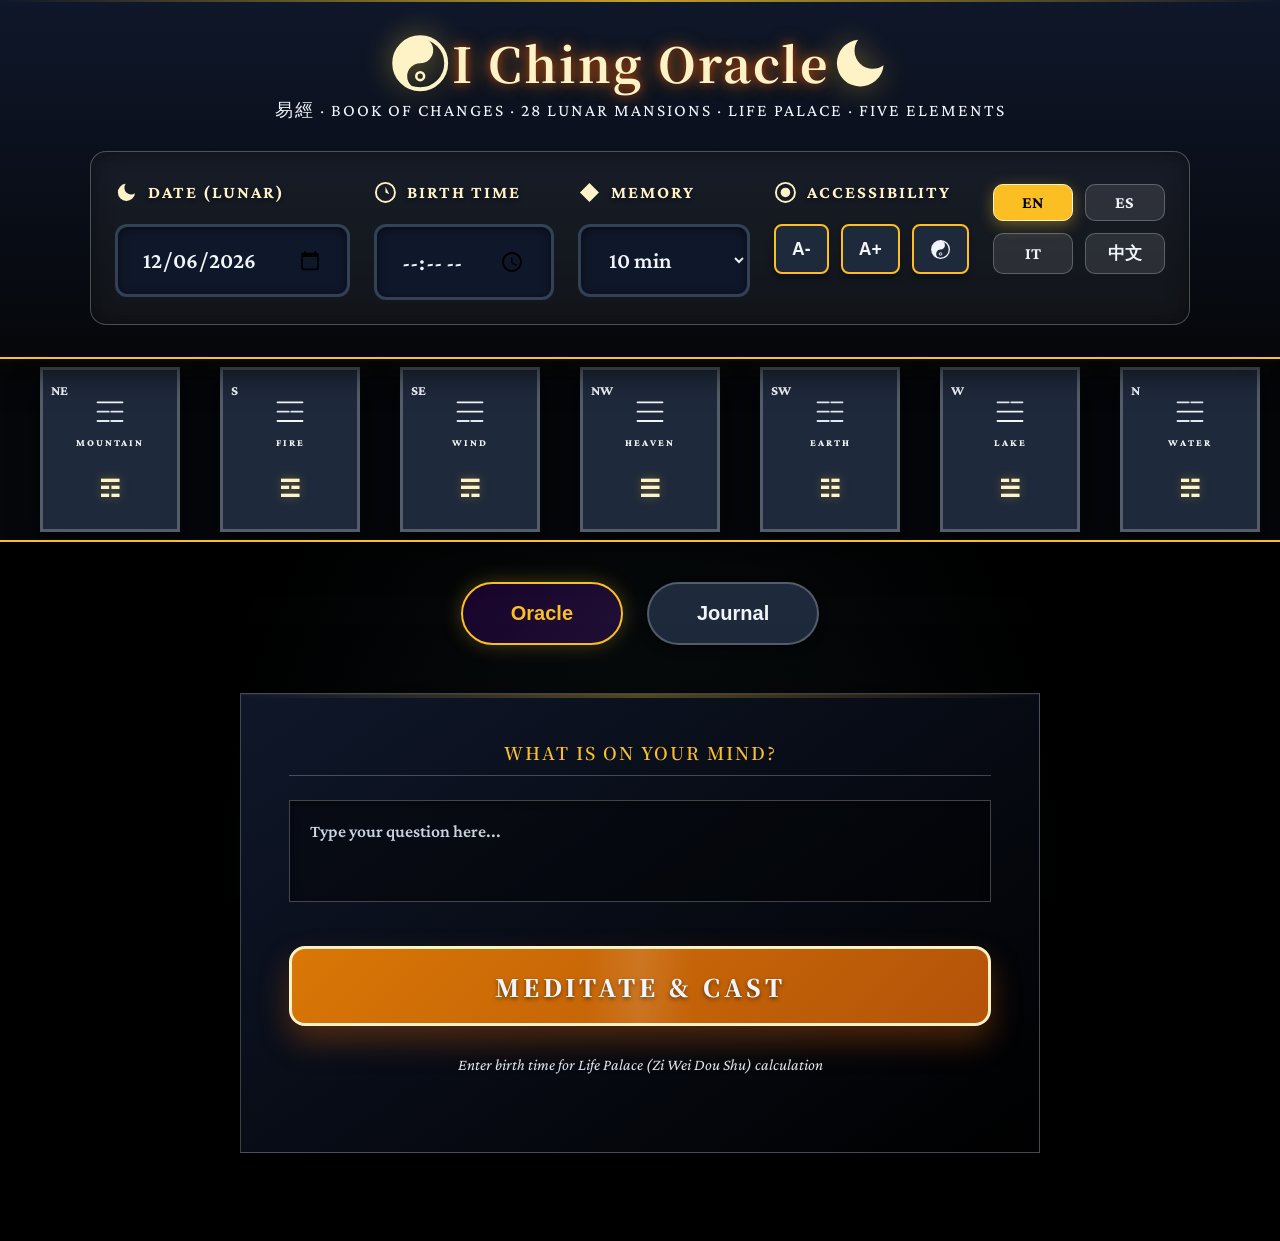
==== commit 45cbdaeb: "Add files via upload" ====
--- a/index.html
+++ b/index.html
@@ -9,154 +9,293 @@
     <link rel="preconnect" href="https://fonts.googleapis.com">
     <link rel="preconnect" href="https://fonts.gstatic.com" crossorigin>
     <link href="https://fonts.googleapis.com/css2?family=Noto+Serif+SC:wght@300;400;600;900&family=Crimson+Pro:ital,wght@0,300;0,400;0,600;1,300;1,400&display=swap" rel="stylesheet">
+    
+    <!-- SVG Icon Definitions -->
+    <svg style="display: none;">
+        <defs>
+            <!-- Yin-Yang Symbol (Taijitu) -->
+            <symbol id="icon-yinyang" viewBox="0 0 24 24">
+                <circle cx="12" cy="12" r="10" fill="none" stroke="currentColor" stroke-width="1.5"/>
+                <path fill="currentColor" d="M12,2 A5,5 0 0,1 12,12 A5,5 0 0,0 12,22 A10,10 0 0,1 12,2 Z"/>
+                <circle cx="12" cy="7" r="1.5" fill="currentColor"/>
+                <circle cx="12" cy="17" r="1.5" fill="none" stroke="currentColor" stroke-width="1"/>
+            </symbol>
+            
+            <!-- Palace/Temple Symbol -->
+            <symbol id="icon-palace" viewBox="0 0 24 24">
+                <path fill="currentColor" d="M21 13h-1v-2h1V9l-10-5L1 9v4h1v2H1v2h22v-2h-1v-2h1v-2zM12 6.72L19.07 10H4.93L12 6.72zM5 13h2v2H5v-2zm4 0h2v2H9v-2zm4 0h2v2h-2v-2zm4 0h2v2h-2v-2z"/>
+            </symbol>
+            
+            <!-- Moon Symbol -->
+            <symbol id="icon-moon" viewBox="0 0 24 24">
+                <path fill="currentColor" d="M21 12.79A9 9 0 1 1 11.21 3 7 7 0 0 0 21 12.79z"/>
+            </symbol>
+            
+            <!-- Clock Symbol -->
+            <symbol id="icon-clock" viewBox="0 0 24 24">
+                <circle cx="12" cy="12" r="10" fill="none" stroke="currentColor" stroke-width="2"/>
+                <path fill="currentColor" d="M12 6v6l4 2"/>
+            </symbol>
+            
+            <!-- Memory/Diamond Symbol -->
+            <symbol id="icon-memory" viewBox="0 0 24 24">
+                <path fill="currentColor" d="M12 2L2 12l10 10 10-10L12 2z"/>
+            </symbol>
+            
+            <!-- Theme/Circle Symbol -->
+            <symbol id="icon-theme" viewBox="0 0 24 24">
+                <circle cx="12" cy="12" r="10" fill="none" stroke="currentColor" stroke-width="2"/>
+                <circle cx="12" cy="12" r="5" fill="currentColor"/>
+            </symbol>
+            
+            <!-- Circle/Dot Symbol -->
+            <symbol id="icon-circle" viewBox="0 0 24 24">
+                <circle cx="12" cy="12" r="10" fill="currentColor"/>
+            </symbol>
+            
+            <!-- Trigram: Heaven (Qian) - Three solid lines -->
+            <symbol id="trigram-heaven" viewBox="0 0 24 24">
+                <line x1="4" y1="6" x2="20" y2="6" stroke="currentColor" stroke-width="3" stroke-linecap="round"/>
+                <line x1="4" y1="12" x2="20" y2="12" stroke="currentColor" stroke-width="3" stroke-linecap="round"/>
+                <line x1="4" y1="18" x2="20" y2="18" stroke="currentColor" stroke-width="3" stroke-linecap="round"/>
+            </symbol>
+            
+            <!-- Trigram: Lake (Dui) - Top broken, bottom two solid -->
+            <symbol id="trigram-lake" viewBox="0 0 24 24">
+                <line x1="4" y1="6" x2="10" y2="6" stroke="currentColor" stroke-width="3" stroke-linecap="round"/>
+                <line x1="14" y1="6" x2="20" y2="6" stroke="currentColor" stroke-width="3" stroke-linecap="round"/>
+                <line x1="4" y1="12" x2="20" y2="12" stroke="currentColor" stroke-width="3" stroke-linecap="round"/>
+                <line x1="4" y1="18" x2="20" y2="18" stroke="currentColor" stroke-width="3" stroke-linecap="round"/>
+            </symbol>
+            
+            <!-- Trigram: Fire (Li) - Middle solid, top and bottom broken -->
+            <symbol id="trigram-fire" viewBox="0 0 24 24">
+                <line x1="4" y1="6" x2="10" y2="6" stroke="currentColor" stroke-width="3" stroke-linecap="round"/>
+                <line x1="14" y1="6" x2="20" y2="6" stroke="currentColor" stroke-width="3" stroke-linecap="round"/>
+                <line x1="4" y1="12" x2="20" y2="12" stroke="currentColor" stroke-width="3" stroke-linecap="round"/>
+                <line x1="4" y1="18" x2="10" y2="18" stroke="currentColor" stroke-width="3" stroke-linecap="round"/>
+                <line x1="14" y1="18" x2="20" y2="18" stroke="currentColor" stroke-width="3" stroke-linecap="round"/>
+            </symbol>
+            
+            <!-- Trigram: Thunder (Zhen) - Bottom solid, top two broken -->
+            <symbol id="trigram-thunder" viewBox="0 0 24 24">
+                <line x1="4" y1="6" x2="10" y2="6" stroke="currentColor" stroke-width="3" stroke-linecap="round"/>
+                <line x1="14" y1="6" x2="20" y2="6" stroke="currentColor" stroke-width="3" stroke-linecap="round"/>
+                <line x1="4" y1="12" x2="10" y2="12" stroke="currentColor" stroke-width="3" stroke-linecap="round"/>
+                <line x1="14" y1="12" x2="20" y2="12" stroke="currentColor" stroke-width="3" stroke-linecap="round"/>
+                <line x1="4" y1="18" x2="20" y2="18" stroke="currentColor" stroke-width="3" stroke-linecap="round"/>
+            </symbol>
+            
+            <!-- Trigram: Wind (Xun) - Top two broken, bottom solid -->
+            <symbol id="trigram-wind" viewBox="0 0 24 24">
+                <line x1="4" y1="6" x2="10" y2="6" stroke="currentColor" stroke-width="3" stroke-linecap="round"/>
+                <line x1="14" y1="6" x2="20" y2="6" stroke="currentColor" stroke-width="3" stroke-linecap="round"/>
+                <line x1="4" y1="12" x2="20" y2="12" stroke="currentColor" stroke-width="3" stroke-linecap="round"/>
+                <line x1="4" y1="18" x2="10" y2="18" stroke="currentColor" stroke-width="3" stroke-linecap="round"/>
+                <line x1="14" y1="18" x2="20" y2="18" stroke="currentColor" stroke-width="3" stroke-linecap="round"/>
+            </symbol>
+            
+            <!-- Trigram: Water (Kan) - Middle broken, top and bottom solid -->
+            <symbol id="trigram-water" viewBox="0 0 24 24">
+                <line x1="4" y1="6" x2="20" y2="6" stroke="currentColor" stroke-width="3" stroke-linecap="round"/>
+                <line x1="4" y1="12" x2="10" y2="12" stroke="currentColor" stroke-width="3" stroke-linecap="round"/>
+                <line x1="14" y1="12" x2="20" y2="12" stroke="currentColor" stroke-width="3" stroke-linecap="round"/>
+                <line x1="4" y1="18" x2="20" y2="18" stroke="currentColor" stroke-width="3" stroke-linecap="round"/>
+            </symbol>
+            
+            <!-- Trigram: Mountain (Gen) - Top solid, bottom two broken -->
+            <symbol id="trigram-mountain" viewBox="0 0 24 24">
+                <line x1="4" y1="6" x2="20" y2="6" stroke="currentColor" stroke-width="3" stroke-linecap="round"/>
+                <line x1="4" y1="12" x2="10" y2="12" stroke="currentColor" stroke-width="3" stroke-linecap="round"/>
+                <line x1="14" y1="12" x2="20" y2="12" stroke="currentColor" stroke-width="3" stroke-linecap="round"/>
+                <line x1="4" y1="18" x2="10" y2="18" stroke="currentColor" stroke-width="3" stroke-linecap="round"/>
+                <line x1="14" y1="18" x2="20" y2="18" stroke="currentColor" stroke-width="3" stroke-linecap="round"/>
+            </symbol>
+            
+            <!-- Trigram: Earth (Kun) - Three broken lines -->
+            <symbol id="trigram-earth" viewBox="0 0 24 24">
+                <line x1="4" y1="6" x2="10" y2="6" stroke="currentColor" stroke-width="3" stroke-linecap="round"/>
+                <line x1="14" y1="6" x2="20" y2="6" stroke="currentColor" stroke-width="3" stroke-linecap="round"/>
+                <line x1="4" y1="12" x2="10" y2="12" stroke="currentColor" stroke-width="3" stroke-linecap="round"/>
+                <line x1="14" y1="12" x2="20" y2="12" stroke="currentColor" stroke-width="3" stroke-linecap="round"/>
+                <line x1="4" y1="18" x2="10" y2="18" stroke="currentColor" stroke-width="3" stroke-linecap="round"/>
+                <line x1="14" y1="18" x2="20" y2="18" stroke="currentColor" stroke-width="3" stroke-linecap="round"/>
+            </symbol>
+        </defs>
+    </svg>
 </head>
 
 <body>
     <!-- Meditation Overlay -->
-    <div id="meditation-overlay">
+    <div id="meditation-overlay" role="dialog" aria-modal="true" aria-label="Meditation session">
+        <div class="meditation-bg-accent" aria-hidden="true"></div>
         <div class="meditation-title" data-i18n="meditationTitle">冥想</div>
-        <div class="metallic-sphere"></div>
-        <div class="timer-display" id="meditation-timer">0:30</div>
+        <div class="meditation-visual-container">
+            <div class="meditation-ring ring-1" aria-hidden="true"></div>
+            <div class="meditation-ring ring-2" aria-hidden="true"></div>
+            <div class="meditation-ring ring-3" aria-hidden="true"></div>
+            <div class="metallic-sphere" aria-hidden="true"></div>
+        </div>
+        <div class="timer-display" id="meditation-timer" aria-live="polite">0:30</div>
     </div>
 
     <!-- Header -->
-    <header>
+    <header role="banner">
         <div class="header-content">
             <div class="header-title">
-                <h1>☯️ I Ching Oracle 🌙</h1>
+                <h1>
+                    <span class="icon" aria-hidden="true">
+                        <svg><use href="#icon-yinyang"/></svg>
+                    </span>
+                    I Ching Oracle
+                    <span class="icon" aria-hidden="true">
+                        <svg><use href="#icon-moon"/></svg>
+                    </span>
+                </h1>
                 <p>易經 · Book of Changes · 28 Lunar Mansions · Life Palace · Five Elements</p>
             </div>
             <div class="header-controls">
                 <div class="control-group">
-                    <label for="readingDate">🌙 Date (Lunar)</label>
-                    <input type="date" id="readingDate" onchange="App.updateReadingDate()">
+                    <label for="readingDate" class="label-with-icon">
+                        <span class="icon" aria-hidden="true">
+                            <svg><use href="#icon-moon"/></svg>
+                        </span>
+                        <span data-i18n="dateLabel">Date (Lunar)</span>
+                    </label>
+                    <input type="date" id="readingDate" onchange="App.updateReadingDate()" aria-label="Select reading date">
                 </div>
                 <div class="control-group">
-                    <label for="readingTime">⏰ Birth Time</label>
-                    <input type="time" id="readingTime" onchange="App.updateReadingTime()">
+                    <label for="readingTime" class="label-with-icon">
+                        <span class="icon" aria-hidden="true">
+                            <svg><use href="#icon-clock"/></svg>
+                        </span>
+                        <span data-i18n="birthTimeLabel">Birth Time</span>
+                    </label>
+                    <input type="time" id="readingTime" onchange="App.updateReadingTime()" aria-label="Select birth time">
                 </div>
                 <div class="control-group">
-                    <label for="contextMinutes">🧠 Memory</label>
-                    <select id="contextMinutes" onchange="App.updateContextMinutes(this.value)">
-                        <option value="0">Off</option>
-                        <option value="10" selected>10 min</option>
-                        <option value="30">30 min</option>
-                        <option value="60">1 hour</option>
-                        <option value="180">3 hours</option>
+                    <label for="contextMinutes" class="label-with-icon">
+                        <span class="icon" aria-hidden="true">
+                            <svg><use href="#icon-memory"/></svg>
+                        </span>
+                        <span data-i18n="memoryLabel">Memory</span>
+                    </label>
+                    <select id="contextMinutes" onchange="App.updateContextMinutes(this.value)" aria-label="Memory duration">
+                        <option value="0" data-i18n="memoryOff">Off</option>
+                        <option value="10" selected data-i18n="memory10min">10 min</option>
+                        <option value="30" data-i18n="memory30min">30 min</option>
+                        <option value="60" data-i18n="memory1hour">1 hour</option>
+                        <option value="180" data-i18n="memory3hours">3 hours</option>
                     </select>
                 </div>
                 <div class="control-group">
-                    <label for="elementTheme">🎨 Theme</label>
-                    <select id="elementTheme" onchange="App.applyTheme(this.value)">
-                        <option value="dark">🌑 Dark (Void)</option>
-                        <option value="balanced">☯️ Balanced</option>
-                        <option value="wood">🌳 Wood</option>
-                        <option value="fire">🔥 Fire</option>
-                        <option value="earth">🏔️ Earth</option>
-                        <option value="metal">⚡ Metal</option>
-                        <option value="water">💧 Water</option>
-                    </select>
-                </div>
-                <div class="control-group" style="grid-column: 1 / -1;">
-                    <div class="lang-selector">
-                        <button class="lang-btn active" data-lang="en" onclick="App.setLanguage('en')">EN</button>
-                        <button class="lang-btn" data-lang="es" onclick="App.setLanguage('es')">ES</button>
-                        <button class="lang-btn" data-lang="it" onclick="App.setLanguage('it')">IT</button>
-                        <button class="lang-btn" data-lang="zh" onclick="App.setLanguage('zh')">中文</button>
+                    <label class="label-with-icon">
+                        <span class="icon" aria-hidden="true"><svg><use href="#icon-theme"/></svg></span>
+                        <span data-i18n="accessibilityLabel">Accessibility</span>
+                    </label>
+                    <div class="accessibility-controls">
+                        <button class="acc-btn" onclick="App.adjustFontSize(-1)" title="Decrease Text Size" aria-label="Decrease font size">A-</button>
+                        <button class="acc-btn" onclick="App.adjustFontSize(1)" title="Increase Text Size" aria-label="Increase font size">A+</button>
+                        <button class="acc-btn" id="contrastToggle" onclick="App.toggleHighContrast()" title="Toggle High Contrast" aria-label="Toggle high contrast">
+                            <svg class="icon"><use href="#icon-yinyang"/></svg>
+                        </button>
                     </div>
                 </div>
+                <div class="control-group lang-selector-wrapper">
+                    <div class="lang-selector" role="group" aria-label="Language selection">
+                        <button class="lang-btn active" data-lang="en" onclick="App.setLanguage('en')" aria-pressed="true">EN</button>
+                        <button class="lang-btn" data-lang="es" onclick="App.setLanguage('es')" aria-pressed="false">ES</button>
+                        <button class="lang-btn" data-lang="it" onclick="App.setLanguage('it')" aria-pressed="false">IT</button>
+                        <button class="lang-btn" data-lang="zh" onclick="App.setLanguage('zh')" aria-pressed="false">中文</button>
+                    </div>
+                </div>
             </div>
         </div>
     </header>
 
     <!-- Bagua Strip -->
-    <div class="bagua-strip-container">
-        <div class="bagua-strip">
-            <div class="bagua-strip-item" data-trigram="heaven" onclick="UI.highlightTrigram('heaven')">
-                <span class="bagua-strip-symbol">☰</span>
-                <span class="bagua-strip-name" data-i18n="trigramHeaven">Heaven</span>
+    <!-- Trigram Popup -->
+    <div id="trigramPopup" class="trigram-popup" role="dialog" aria-modal="false" aria-label="Trigram information">
+        <div class="trigram-popup-header">
+            <span class="trigram-popup-symbol" id="popupSymbol">
+                <svg class="icon-lg"><use href="#trigram-heaven"/></svg>
+            </span>
+            <div>
+                <div class="trigram-popup-title" id="popupTitle">Heaven</div>
+                <div class="trigram-popup-chinese" id="popupChinese">乾 Qian</div>
             </div>
-            <div class="bagua-strip-item" data-trigram="wind" onclick="UI.highlightTrigram('wind')">
-                <span class="bagua-strip-symbol">☴</span>
-                <span class="bagua-strip-name" data-i18n="trigramWind">Wind</span>
-            </div>
-            <div class="bagua-strip-item" data-trigram="fire" onclick="UI.highlightTrigram('fire')">
-                <span class="bagua-strip-symbol">☲</span>
-                <span class="bagua-strip-name" data-i18n="trigramFire">Fire</span>
-            </div>
-            <div class="bagua-strip-item" data-trigram="earth" onclick="UI.highlightTrigram('earth')">
-                <span class="bagua-strip-symbol">☷</span>
-                <span class="bagua-strip-name" data-i18n="trigramEarth">Earth</span>
-            </div>
-            <div class="bagua-strip-item" data-trigram="thunder" onclick="UI.highlightTrigram('thunder')">
-                <span class="bagua-strip-symbol">☳</span>
-                <span class="bagua-strip-name" data-i18n="trigramThunder">Thunder</span>
-            </div>
-            <div class="bagua-strip-item" data-trigram="water" onclick="UI.highlightTrigram('water')">
-                <span class="bagua-strip-symbol">☵</span>
-                <span class="bagua-strip-name" data-i18n="trigramWater">Water</span>
-            </div>
-            <div class="bagua-strip-item" data-trigram="mountain" onclick="UI.highlightTrigram('mountain')">
-                <span class="bagua-strip-symbol">☶</span>
-                <span class="bagua-strip-name" data-i18n="trigramMountain">Mountain</span>
-            </div>
-            <div class="bagua-strip-item" data-trigram="lake" onclick="UI.highlightTrigram('lake')">
-                <span class="bagua-strip-symbol">☱</span>
-                <span class="bagua-strip-name" data-i18n="trigramLake">Lake</span>
-            </div>
-        </div>
+        </div>
+        <div class="trigram-popup-meaning" id="popupMeaning">创造力、刚强、父亲</div>
+        <span class="trigram-popup-element" id="popupElement">Metal</span>
     </div>
 
+    <!-- API Loading Overlay -->
+    <div id="apiLoadingOverlay" class="api-loading-overlay" role="dialog" aria-modal="true" aria-label="Loading" aria-hidden="true">
+        <div class="loading-content">
+            <div class="loading-spinner" aria-hidden="true"></div>
+            <div class="loading-text" id="loadingText">Consulting the Oracle...</div>
+            <div class="loading-subtext"><span class="loading-dots" aria-hidden="true"></span></div>
+        </div>
+    </div>
+
+    <!-- Wind Dust Container -->
+    <div id="windDustContainer" class="wind-dust-container" aria-hidden="true"></div>
+
+    <nav class="bagua-strip-container" aria-label="Eight Trigrams">
+        <div class="bagua-hex-strip" id="baguaHexStrip" role="list"></div>
+    </nav>
+
     <!-- Main Container -->
-    <div class="container">
-        <div class="main-tabs">
-            <div class="nav-tab active" onclick="App.switchMainTab('oracle')" id="tab-btn-oracle" data-i18n="oracle">Oracle</div>
-            <div class="nav-tab" onclick="App.switchMainTab('journal')" id="tab-btn-journal" data-i18n="journal">Journal</div>
-        </div>
+    <main class="container">
+        <nav class="main-tabs" role="tablist" aria-label="Main navigation">
+            <button class="nav-tab active" onclick="App.switchMainTab('oracle')" id="tab-btn-oracle" data-i18n="oracle" role="tab" aria-selected="true" aria-controls="tab-oracle">Oracle</button>
+            <button class="nav-tab" onclick="App.switchMainTab('journal')" id="tab-btn-journal" data-i18n="journal" role="tab" aria-selected="false" aria-controls="tab-journal">Journal</button>
+        </nav>
 
         <!-- Oracle Tab -->
-        <div id="tab-oracle" class="tab-content-panel active">
+        <div id="tab-oracle" class="tab-content-panel active" role="tabpanel" aria-labelledby="tab-btn-oracle">
             <div class="wizard-container">
                 <!-- Step 1: Question -->
                 <div id="step-1" class="wizard-step active">
-                    <div class="panel">
-                        <h2 class="step-title" data-i18n="step1Title">What is on your mind?</h2>
-                        <textarea id="questionInput" rows="3" placeholder="Enter your inquiry..."></textarea>
+                    <section class="panel" aria-labelledby="step1-title">
+                        <h2 id="step1-title" class="step-title" data-i18n="step1Title">What is on your mind?</h2>
+                        <textarea id="questionInput" rows="3" placeholder="Enter your inquiry..." aria-label="Your question"></textarea>
                         <button class="btn-cast" onclick="App.startConsultation()" data-i18n="meditateCast">Meditate & Cast</button>
                         <p class="hint-text" data-i18n="birthTimeNotice">Enter birth time for Life Palace calculation</p>
-                    </div>
+                    </section>
                 </div>
 
                 <!-- Step 2: Meditation -->
                 <div id="step-2" class="wizard-step">
-                    <div class="meditation-container">
-                        <div class="focus-circle"></div>
+                    <section class="meditation-container" aria-label="Meditation in progress">
+                        <div class="focus-circle" aria-hidden="true"></div>
                         <p class="meditation-text" data-i18n="meditationText">Focus on your question...<br>The oracle will respond shortly.</p>
-                        <div class="timer-display" id="timerDisplay">0:30</div>
-                    </div>
+                        <div class="timer-display" id="timerDisplay" aria-live="polite">0:30</div>
+                    </section>
                 </div>
 
                 <!-- Step 3: Results -->
                 <div id="step-3" class="wizard-step">
-                    <div id="resultsContent"></div>
+                    <nav id="resultsBookmarks" class="results-bookmarks" aria-label="Reading sections"></nav>
+                    <section id="resultsContent" aria-label="Reading results"></section>
                 </div>
             </div>
         </div>
 
         <!-- Journal Tab -->
-        <div id="tab-journal" class="tab-content-panel">
-            <div class="panel">
-                <h2 data-i18n="questionJournal">Question Journal</h2>
-                <ul id="questionList" class="question-list"></ul>
+        <div id="tab-journal" class="tab-content-panel" role="tabpanel" aria-labelledby="tab-btn-journal">
+            <section class="panel" aria-labelledby="journal-title">
+                <h2 id="journal-title" data-i18n="questionJournal">Question Journal</h2>
+                <ul id="questionList" class="question-list" role="list"></ul>
                 <div id="emptyQuestions" class="empty-state" data-i18n="noQuestions">No questions yet.</div>
-            </div>
-            <div class="panel">
-                <h2 data-i18n="readingHistory">Reading History</h2>
-                <div id="historyGrid" class="history-grid"></div>
+            </section>
+            <section class="panel" aria-labelledby="history-title">
+                <h2 id="history-title" data-i18n="readingHistory">Reading History</h2>
+                <div id="historyGrid" class="history-grid" role="list"></div>
                 <div id="emptyHistory" class="empty-state" data-i18n="noReadings">No readings yet.</div>
-            </div>
-        </div>
-    </div>
+            </section>
+        </div>
+    </main>
 
     <script src="data.js"></script>
     <script src="astrology.js"></script>
@@ -165,4 +304,4 @@
     <script src="app.js"></script>
 </body>
 
-</html>
+</html>
--- a/style.css
+++ b/style.css
@@ -2,72 +2,342 @@
 /* UI based on _II.html, Behavior based on _i.html */
 
 :root {
-    /* Dark Theme (Default from _II.html) */
-    --bg-void: #020408;
-    --bg-panel: rgba(10, 15, 25, 0.98);
-    --bg-card: rgba(15, 20, 30, 0.95);
-    --gold: #D4AF37;
-    --gold-dim: #8b6914;
-    --gold-bright: #FFD700;
-    --text-main: #e0e0e0;
-    --text-dim: #888;
-    --text-muted: #666;
-    
-    /* Five Elements - Dark Theme Accents */
-    --fire: #FF5252;
-    --water: #42A5F5;
-    --wood: #66BB6A;
-    --metal: #CFD8DC;
-    --earth: #FFB74D;
-    
-    /* Standard Colors */
-    --auspicious-red: #D32F2F;
-    --auspicious-gold: #D4AF37;
-    
-    --radius: 12px;
-    --border: 1px solid rgba(212, 175, 55, 0.15);
-    --shadow: 0 10px 40px rgba(0, 0, 0, 0.6);
-}
-
-/* Alternative Themes (from _i.html) */
+    /* Dark Theme - High Contrast & Layered Depth (NO PURE WHITE) */
+    --bg-void: #000000;   /* Deepest background */
+    --bg-panel: #0f172a;  /* Dark Navy for panels */
+    --bg-card: #1e293b;   /* Slate Blue for inner cards */
+    --gold: #fbbf24;      /* Bright Gold */
+    --gold-dim: #d97706;  /* Amber */
+    --gold-bright: #fef3c7; /* Near off-white gold */
+    --text-main: #f1f5f9;  /* Off-white */
+    --text-dim: #e2e8f0;   
+    --text-muted: #cbd5e1; 
+    
+    /* Five Elements - Pure Vibrance for Dark BG */
+    --wood: #4ade80;  
+    --fire: #ff8a8a;  
+    --earth: #facc15; 
+    --metal: #cbd5e1; /* Off-white for Metal */
+    --water: #60a5fa; 
+    
+    /* Trigram Specific Colors (Feng Shui Optimized) */
+    --color-heaven: #cbd5e1; 
+    --color-lake: #22d3ee;   
+    --color-fire: #f87171;   
+    --color-thunder: #c084fc;
+    --color-wind: #22c55e;   
+    --color-water: #3b82f6;  
+    --color-mountain: #f97316;
+    --color-earth: #fbbf24;  
+    
+    /* UI Helpers */
+    --border-alpha: rgba(241, 245, 249, 0.25); 
+    --shadow-lg: 0 25px 50px -12px rgba(0, 0, 0, 1);
+    
+    /* Typography */
+    --font-main: 'Crimson Pro', serif;
+    --font-zh: 'Noto Serif SC', serif;
+    --lh-relaxed: 1.85;
+}
+
+/* ============================================
+   ROUNDED HEXAGON UTILITY (NO WHITE)
+   ============================================ */
+.hexagon {
+    position: relative;
+    width: 120px; 
+    height: 69.28px; /* width * 0.577 */
+    background-color: var(--bg-card);
+    margin: 34.64px 0;
+    display: flex;
+    align-items: center;
+    justify-content: center;
+    transition: all 0.4s cubic-bezier(0.175, 0.885, 0.32, 1.275);
+    cursor: pointer;
+    z-index: 1;
+    border-radius: 12px;
+}
+
+.hexagon:before,
+.hexagon:after {
+    content: "";
+    position: absolute;
+    z-index: -1;
+    width: inherit;
+    height: inherit;
+    background-color: inherit;
+    border-radius: inherit;
+    transition: all 0.4s inherit;
+}
+
+.hexagon:before {
+    transform: rotate(60deg);
+}
+
+.hexagon:after {
+    transform: rotate(-60deg);
+}
+
+.hexagon:hover {
+    background-color: #1e293b;
+    transform: scale(1.1);
+    z-index: 10;
+    box-shadow: 0 0 20px rgba(251, 191, 36, 0.2);
+}
+
+.hexagon.active {
+    background-color: rgba(251, 191, 36, 0.15);
+    box-shadow: 0 0 30px rgba(251, 191, 36, 0.3);
+}
+
+.hexagon-content {
+    position: absolute;
+    display: flex;
+    flex-direction: column;
+    align-items: center;
+    justify-content: center;
+    width: 100%;
+    height: 100%;
+    pointer-events: none;
+    z-index: 2;
+}
+
+/* Specific Trigram Colors (Applied to Hexagon Borders) */
+.hex-heaven { border: 2px solid var(--color-heaven); }
+.hex-lake { border: 2px solid var(--color-lake); }
+.hex-fire { border: 2px solid var(--color-fire); }
+.hex-thunder { border: 2px solid var(--color-thunder); }
+.hex-wind { border: 2px solid var(--color-wind); }
+.hex-water { border: 2px solid var(--color-water); }
+.hex-mountain { border: 2px solid var(--color-mountain); }
+.hex-earth { border: 2px solid var(--color-earth); }
+
+/* Bagua Grid - HEXAGONAL LAYOUT of CARDS */
+.bagua-hex-layout {
+    position: relative;
+    width: 100%;
+    max-width: 800px;
+    height: 700px; 
+    margin: 80px auto;
+    display: flex;
+    align-items: center;
+    justify-content: center;
+    perspective: 1000px;
+}
+
+@media (max-width: 767px) {
+    .bagua-hex-layout {
+        height: auto;
+        display: grid;
+        grid-template-columns: repeat(2, 1fr);
+        gap: 32px 16px;
+        padding: 40px 10px;
+    }
+    
+    .trigram-card-node {
+        position: relative !important;
+        transform: none !important;
+        width: 100% !important;
+        margin: 0 !important;
+        min-height: 140px !important;
+        padding: 12px !important;
+    }
+    
+    .bagua-hex-layout .bagua-center-symbol {
+        display: none; 
+    }
+}
+
+/* Medium screen adjustments (tablet/small desktop) */
+@media (min-width: 768px) and (max-width: 1024px) {
+    .bagua-hex-layout {
+        transform: scale(0.85);
+        height: 600px;
+    }
+}
+
+.trigram-card-node {
+    position: absolute;
+    width: 140px;
+    min-height: 160px;
+    background: #1e293b; /* Solid BG */
+    border: 3px solid var(--border-alpha);
+    border-radius: var(--radius-md) !important;
+    padding: 20px;
+    display: flex;
+    flex-direction: column;
+    align-items: center;
+    justify-content: center;
+    transition: all 0.4s cubic-bezier(0.175, 0.885, 0.32, 1.275);
+    box-shadow: 0 10px 25px rgba(0,0,0,0.6);
+    z-index: 5;
+}
+
+.trigram-card-node:hover {
+    transform: scale(1.1);
+    border-color: var(--gold);
+    z-index: 10;
+    background: #334155;
+}
+
+.trigram-card-node.active {
+    background: var(--gold); /* High contrast schema */
+    border-color: var(--gold-bright);
+    box-shadow: 0 0 40px rgba(251, 191, 36, 0.6);
+    z-index: 8;
+}
+
+.trigram-card-node.active .bagua-strip-name,
+.trigram-card-node.active .trigram-position {
+    color: #000000 !important; /* Force black text on gold BG */
+    font-weight: 900;
+}
+
+.trigram-card-node.active .trigram-svg line {
+    stroke: #000000 !important;
+    stroke-width: 4;
+}
+
+.trigram-card-node.active .trigram-chinese-text {
+    color: #000000 !important;
+    text-shadow: none;
+}
+
+.bagua-hex-layout .bagua-center-symbol {
+    position: absolute;
+    z-index: 2;
+    width: 120px;
+    height: 120px;
+    background: #000;
+    border: 3px solid var(--gold);
+    border-radius: 50%;
+    display: flex;
+    align-items: center;
+    justify-content: center;
+    box-shadow: 0 0 30px rgba(251, 191, 36, 0.4);
+    overflow: hidden;
+}
+
+.bagua-hex-layout .bagua-center-symbol svg {
+    width: 100%;
+    height: 100%;
+}
+
+    flex-wrap: wrap;
+    justify-content: center;
+    align-items: center;
+    gap: 40px 20px; /* Vertical and horizontal gap */
+    padding: 100px 20px;
+    max-width: 1000px;
+    margin: 0 auto;
+}
+
+.bagua-hex-grid .hexagon {
+    margin: 0; /* Remove margin to rely on gap */
+}
+
+/* Bagua Center Symbol positioned between hexagons */
+.bagua-hex-grid .bagua-center-symbol {
+    position: relative;
+    transform: none;
+    top: auto;
+    left: auto;
+    margin: 20px;
+    flex-shrink: 0;
+}
+
+/* Bagua Strip - Hexagonal Navigation */
+.bagua-strip-container {
+    width: 100%;
+    overflow-x: auto;
+    background: #000000;
+    padding: 60px 0;
+    border-bottom: 2px solid var(--gold);
+}
+
+.bagua-hex-strip {
+    display: flex;
+    justify-content: center;
+    gap: 40px;
+    padding: 0 40px;
+    min-width: max-content;
+}
+
+.bagua-hex-strip .hexagon {
+    width: 100px;
+    height: 57.7px;
+}
+
+.bagua-hex-strip .hexagon:before, .bagua-hex-strip .hexagon:after {
+    width: 70.7px;
+    height: 70.7px;
+    left: 11.6px;
+}
+
+.bagua-hex-strip .hexagon:before { top: -35.35px; }
+.bagua-hex-strip .hexagon:after { bottom: -35.35px; }
+
+
+/* Alternative Themes - Maximum Contrast Pairs (NO WHITE) */
 [data-theme="balanced"] {
-    --bg-void: linear-gradient(135deg, #FFF8E1 0%, #FFE0B2 25%, #FFCCBC 50%, #D7CCC8 75%, #CFD8DC 100%);
-    --bg-panel: rgba(255, 248, 225, 0.98);
-    --bg-card: #FFF3E0;
-    --text-main: #4E342E;
-    --text-dim: #6D4C41;
-    --gold: #D32F2F;
-    --gold-dim: #B71C1C;
+    --bg-void: #cbd5e1;   /* Deeper Slate */
+    --bg-panel: #94a3b8;  /* Medium Slate */
+    --bg-card: #e2e8f0;   /* Light Slate */
+    --text-main: #020617; 
+    --text-dim: #0f172a;
+    --text-muted: #1e293b;
+    --gold: #92400e;
+    --gold-dim: #78350f;
+    --fire: #991b1b;
+    --water: #1e40af;
+    --wood: #065f46;
+    --metal: #475569;
+    --earth: #b45309;
 }
 
 [data-theme="wood"] {
-    --bg-void: linear-gradient(135deg, #E8F5E9 0%, #C8E6C9 50%, #A5D6A7 100%);
-    --bg-panel: rgba(255, 255, 255, 0.95);
-    --text-main: #1B5E20;
+    --bg-void: #bcfabb;   /* Deeper Green */
+    --bg-panel: #86efac;  /* Medium Green */
+    --bg-card: #dcfce7;   /* Light Green */
+    --text-main: #064e3b;
+    --text-dim: #065f46;
+    --gold: #047857;
 }
 
 [data-theme="fire"] {
-    --bg-void: linear-gradient(135deg, #FFEBEE 0%, #FFCDD2 25%, #EF9A9A 50%, #E57373 75%, #FFB74D 100%);
-    --bg-panel: rgba(255, 255, 255, 0.95);
-    --text-main: #B71C1C;
+    --bg-void: #fecaca;   /* Deeper Red/Pink */
+    --bg-panel: #fca5a5;  /* Medium Red/Pink */
+    --bg-card: #fee2e2;   /* Light Red/Pink */
+    --text-main: #881337;
+    --text-dim: #9f1239;
+    --gold: #be123c;
 }
 
 [data-theme="earth"] {
-    --bg-void: linear-gradient(135deg, #FFF8E1 0%, #FFECB3 25%, #FFE082 50%, #FFD54F 75%, #D7CCC8 100%);
-    --bg-panel: rgba(255, 255, 255, 0.95);
-    --text-main: #5D4037;
+    --bg-void: #fde68a;   /* Deeper Yellow/Amber */
+    --bg-panel: #fcd34d;  /* Medium Yellow/Amber */
+    --bg-card: #fef3c7;   /* Light Yellow/Amber */
+    --text-main: #78350f;
+    --text-dim: #92400e;
+    --gold: #b45309;
 }
 
 [data-theme="metal"] {
-    --bg-void: linear-gradient(135deg, #FFF8E1 0%, #F5F5DC 25%, #E6D7B8 50%, #D4C4A8 75%, #BCAAA4 100%);
-    --bg-panel: rgba(255, 255, 255, 0.95);
-    --text-main: #3E2723;
+    --bg-void: #e2e8f0;   /* Deeper Grey */
+    --bg-panel: #cbd5e1;  /* Medium Grey */
+    --bg-card: #f1f5f9;   /* Light Grey */
+    --text-main: #0f172a;
+    --text-dim: #1e293b;
+    --gold: #334155;
 }
 
 [data-theme="water"] {
-    --bg-void: linear-gradient(135deg, #E3F2FD 0%, #BBDEFB 25%, #90CAF9 50%, #64B5F6 75%, #42A5F5 100%);
-    --bg-panel: rgba(255, 255, 255, 0.95);
-    --text-main: #0D47A1;
+    --bg-void: #bae6fd;   /* Deeper Blue */
+    --bg-panel: #7dd3fc;  /* Medium Blue */
+    --bg-card: #e0f2fe;   /* Light Blue - Replaced #f0f9ff */
+    --text-main: #082f49;
+    --text-dim: #075985;
+    --gold: #0369a1;
 }
 
 * {
@@ -80,225 +350,2311 @@
 body {
     background: var(--bg-void);
     color: var(--text-main);
-    font-family: 'Crimson Pro', 'Noto Serif SC', serif;
+    font-family: var(--font-main);
     min-height: 100vh;
-    line-height: 1.6;
+    line-height: var(--lh-relaxed);
     overflow-x: hidden;
     transition: all 0.5s ease;
-}
-
-/* Header */
+    -webkit-font-smoothing: antialiased;
+    -moz-osx-font-smoothing: grayscale;
+    font-size: 20px; /* Increased from 18px */
+}
+
+h1, h2, h3, h4, h5, h6 {
+    font-family: var(--font-zh);
+    letter-spacing: 0.05em;
+    font-weight: 700; /* Increased weight */
+    line-height: 1.2;
+}
+
+p {
+    margin-bottom: 1.5rem;
+    font-weight: 400;
+}
+
+/* Screen reader only text */
+.sr-only {
+    position: absolute;
+    width: 1px;
+    height: 1px;
+    padding: 0;
+    margin: -1px;
+    overflow: hidden;
+    clip: rect(0, 0, 0, 0);
+    #f1f5f9-space: nowrap;
+    border-width: 0;
+}
+
+/* Icon System */
+.icon {
+    display: inline-flex;
+    align-items: center;
+    justify-content: center;
+    width: 1.2em;
+    height: 1.2em;
+    vertical-align: middle;
+    flex-shrink: 0;
+}
+
+.icon svg {
+    width: 100%;
+    height: 100%;
+    fill: currentColor;
+}
+
+/* Label with icon */
+.label-with-icon {
+    display: inline-flex;
+    align-items: center;
+    gap: 6px;
+}
+
+/* Focus styles for accessibility */
+*:focus {
+    outline: 2px solid var(--gold);
+    outline-offset: 2px;
+}
+
+*:focus:not(:focus-visible) {
+    outline: none;
+}
+
+*:focus-visible {
+    outline: 2px solid var(--gold);
+    outline-offset: 2px;
+}
+
+/* High contrast mode support */
+@media (prefers-contrast: high) {
+    :root {
+        --border: 2px solid var(--gold);
+        --text-dim: #CCCCCC;
+        --text-muted: #999999;
+    }
+}
+
+/* Reduced motion support */
+@media (prefers-reduced-motion: reduce) {
+    *,
+    *::before,
+    *::after {
+        animation-duration: 0.01ms !important;
+        animation-iteration-count: 1 !important;
+        transition-duration: 0.01ms !important;
+    }
+}
+
+/* ============================================
+   LOADING OVERLAY - HIGH CONTRAST
+   ============================================ */
+.api-loading-overlay {
+    position: fixed;
+    top: 0;
+    left: 0;
+    width: 100%;
+    height: 100%;
+    background: rgba(2, 6, 23, 0.9);
+    backdrop-filter: blur(12px);
+    z-index: 10000;
+    display: flex;
+    flex-direction: column;
+    align-items: center;
+    justify-content: center;
+    opacity: 0;
+    visibility: hidden;
+    transition: all 0.4s ease;
+}
+
+.api-loading-overlay.active {
+    opacity: 1;
+    visibility: visible;
+}
+
+.loading-content {
+    text-align: center;
+    padding: 48px;
+    background: #0f172a;
+    border: 2px solid var(--gold);
+    border-radius: 24px;
+    box-shadow: 0 0 80px rgba(240, 195, 45, 0.2);
+    position: relative;
+    overflow: hidden;
+}
+
+.loading-content::before {
+    content: '';
+    position: absolute;
+    top: -50%;
+    left: -50%;
+    width: 200%;
+    height: 200%;
+    background: conic-gradient(
+        from 0deg,
+        transparent 0deg,
+        rgba(212, 175, 55, 0.1) 60deg,
+        transparent 120deg
+    );
+    animation: loadingSpin 3s linear infinite;
+}
+
+@keyframes loadingSpin {
+    from { transform: rotate(0deg); }
+    to { transform: rotate(360deg); }
+}
+
+.loading-spinner {
+    width: 80px;
+    height: 80px;
+    margin: 0 auto 20px;
+    position: relative;
+    z-index: 1;
+    color: var(--gold);
+    animation: yinYangPulse 2s ease-in-out infinite;
+}
+
+.loading-spinner::before {
+    content: '';
+    display: block;
+    width: 100%;
+    height: 100%;
+    background-image: url("data:image/svg+xml,%3Csvg xmlns='http://www.w3.org/2000/svg' viewBox='0 0 24 24' fill='none' stroke='%23E8C547' stroke-width='1.5'%3E%3Ccircle cx='12' cy='12' r='10'/%3E%3Cpath d='M12 2C6.48 2 2 6.48 2 12s4.48 10 10 10 10-4.48 10-10S17.52 2 12 2zm0 18c-4.41 0-8-3.59-8-8s3.59-8 8-8 8 3.59 8 8-3.59 8-8 8z' fill='%23E8C547'/%3E%3Ccircle cx='12' cy='8' r='2' fill='%23E8C547'/%3E%3Ccircle cx='12' cy='16' r='2'/%3E%3C/svg%3E");
+    background-size: contain;
+    background-repeat: no-repeat;
+    filter: drop-shadow(0 0 30px rgba(232, 197, 71, 0.8));
+}
+
+@keyframes yinYangPulse {
+    0%, 100% { 
+        transform: scale(1) rotate(0deg);
+        text-shadow: 0 0 20px rgba(212, 175, 55, 0.6);
+    }
+    50% { 
+        transform: scale(1.1) rotate(180deg);
+        text-shadow: 0 0 40px rgba(212, 175, 55, 1);
+    }
+}
+
+.loading-text {
+    font-size: 1.4em;
+    color: var(--gold);
+    margin-bottom: 10px;
+    position: relative;
+    z-index: 1;
+    font-family: 'Noto Serif SC', serif;
+}
+
+.loading-subtext {
+    font-size: 0.9em;
+    color: var(--text-dim);
+    position: relative;
+    z-index: 1;
+}
+
+.loading-dots::after {
+    content: '';
+    animation: loadingDots 1.5s steps(4, end) infinite;
+}
+
+@keyframes loadingDots {
+    0% { content: ''; }
+    25% { content: '.'; }
+    50% { content: '..'; }
+    75% { content: '...'; }
+    100% { content: ''; }
+}
+
+/* Blur effect on main content when loading */
+body.loading-active .container,
+body.loading-active header {
+    filter: blur(4px);
+    transition: filter 0.4s ease;
+    pointer-events: none;
+}
+
+/* ============================================
+   FENG SHUI TRIGRAM TEXT EFFECTS
+   ============================================ */
+.trigram-chinese-text {
+    font-family: 'Noto Serif SC', serif;
+    font-size: 18px;
+    color: var(--gold);
+    text-shadow: 
+        0 0 10px rgba(255, 69, 0, 0.8),
+        0 0 20px rgba(255, 140, 0, 0.6),
+        0 0 30px rgba(255, 215, 0, 0.4);
+    animation: fieryGlow 2s ease-in-out infinite alternate;
+    margin-top: 4px;
+    cursor: pointer;
+    transition: all 0.3s ease;
+}
+
+@keyframes fieryGlow {
+    from {
+        text-shadow: 
+            0 0 10px rgba(255, 69, 0, 0.6),
+            0 0 20px rgba(255, 140, 0, 0.4),
+            0 0 30px rgba(255, 215, 0, 0.2);
+    }
+    to {
+        text-shadow: 
+            0 0 15px rgba(255, 69, 0, 1),
+            0 0 30px rgba(255, 140, 0, 0.8),
+            0 0 45px rgba(255, 215, 0, 0.6),
+            0 0 60px rgba(255, 69, 0, 0.4);
+    }
+}
+
+.trigram-chinese-text:hover {
+    transform: scale(1.2);
+    color: #FFF;
+}
+
+/* Trigram Popup/Tooltip - High Contrast */
+.trigram-popup {
+    position: absolute;
+    background: #0f172a;
+    border: 2px solid var(--gold);
+    border-radius: 16px;
+    padding: 24px;
+    max-width: 320px;
+    z-index: 1000;
+    box-shadow: 0 25px 50px -12px rgba(0, 0, 0, 0.9), 0 0 20px rgba(240, 195, 45, 0.2);
+    backdrop-filter: blur(20px);
+    opacity: 0;
+    visibility: hidden;
+    transform: translateY(10px) scale(0.95);
+    transition: all 0.3s cubic-bezier(0.4, 0, 0.2, 1);
+}
+
+.trigram-popup.active {
+    opacity: 1;
+    visibility: visible;
+    transform: translateY(0) scale(1);
+}
+
+.trigram-popup-header {
+    display: flex;
+    align-items: center;
+    gap: 16px;
+    margin-bottom: 16px;
+    padding-bottom: 16px;
+    border-bottom: 1px solid var(--border-alpha);
+}
+
+.trigram-popup-symbol {
+    font-size: 32px;
+    line-height: 1;
+}
+
+.trigram-popup-title {
+    font-size: 1.1em;
+    color: var(--gold);
+    font-weight: 600;
+}
+
+.trigram-popup-chinese {
+    font-size: 0.9em;
+    color: var(--text-dim);
+    font-family: 'Noto Serif SC', serif;
+}
+
+.trigram-popup-meaning {
+    font-size: 0.95em;
+    color: var(--text-main);
+    line-height: 1.5;
+    margin-bottom: 10px;
+}
+
+.trigram-popup-element {
+    display: inline-block;
+    padding: 4px 10px;
+    border-radius: 12px;
+    font-size: 0.8em;
+    font-weight: 600;
+    text-transform: uppercase;
+    letter-spacing: 0.5px;
+}
+
+/* ============================================
+   READING DISPLAY STYLES
+   ============================================ */
+
+/* Result Header */
+.result-header {
+    text-align: center;
+    padding: var(--space-xl);
+    background: linear-gradient(135deg, rgba(20, 30, 45, 0.95), rgba(10, 15, 25, 0.98));
+    border-radius: 20px;
+    border: 1px solid rgba(232, 197, 71, 0.3);
+    margin-bottom: var(--space-xl);
+    box-shadow: 0 20px 60px rgba(0, 0, 0, 0.6);
+}
+
+.result-header .current-question {
+    margin-bottom: var(--space-md);
+    font-size: 1.25rem;
+    color: var(--text-dim);
+    font-style: italic;
+    font-family: 'Crimson Pro', serif;
+}
+
+.result-header .hexagram-title {
+    margin-bottom: var(--space-lg);
+}
+
+.result-header .action-buttons {
+    display: flex;
+    gap: 15px;
+    flex-wrap: wrap;
+    justify-content: center;
+}
+
+.current-question {
+    font-style: italic;
+    color: var(--text-dim);
+    margin-bottom: 10px;
+    font-size: 1.1em;
+}
+
+.hexagram-title {
+    color: var(--gold-bright);
+    font-family: 'Noto Serif SC', serif;
+    font-size: clamp(2rem, 6vw, 3rem);
+    margin-bottom: 20px;
+    text-shadow: 0 0 20px rgba(232, 197, 71, 0.4);
+}
+
+/* Top Section - Three Column Responsive Layout */
+.top-section {
+    display: grid;
+    grid-template-columns: repeat(auto-fit, minmax(280px, 1fr));
+    gap: clamp(16px, 3vw, 32px);
+    margin-bottom: 32px;
+    align-items: stretch;
+}
+
+@media (min-width: 1100px) {
+    .top-section {
+        grid-template-columns: 1fr 1.5fr 1fr;
+    }
+}
+
+/* Coin Tosses Section */
+.coin-tosses-section {
+    background: rgba(0, 0, 0, 0.2);
+    border: 1px solid var(--border-alpha);
+    border-radius: var(--radius-md);
+    padding: 20px;
+    display: flex;
+    flex-direction: column;
+    gap: 16px;
+}
+
+.coin-row {
+    display: flex;
+    justify-content: center;
+    gap: 8px;
+}
+
+.coin {
+    width: 32px;
+    height: 32px;
+    border-radius: 50%;
+    display: flex;
+    align-items: center;
+    justify-content: center;
+    font-size: 1rem;
+    border: 1px solid rgba(241, 245, 249, 0.1);
+    box-shadow: 0 2px 4px rgba(0, 0, 0, 0.3);
+}
+
+.coin.head {
+    background: linear-gradient(135deg, #fde047, #eab308);
+    color: #422006;
+}
+
+.coin.tail {
+    background: linear-gradient(135deg, #94a3b8, #475569);
+    color: #f8fafc;
+}
+
+/* Hexagram Visual - Centered and Premium */
+.hexagram-visual {
+    display: flex;
+    justify-content: center;
+    align-items: center;
+    padding: 40px;
+    background: radial-gradient(circle at center, rgba(241, 245, 249, 0.03) 0%, transparent 70%);
+    border: 1px solid var(--border-alpha);
+    border-radius: var(--radius-lg);
+    min-height: 360px;
+    box-shadow: inset 0 0 40px rgba(0, 0, 0, 0.4);
+}
+
+.hexagram-stack {
+    display: flex;
+    flex-direction: column;
+    align-items: center;
+    gap: 16px;
+}
+
+.trigram-symbol {
+    font-size: 2.5rem;
+    font-weight: 300;
+    line-height: 1;
+    filter: drop-shadow(0 0 12px currentColor);
+}
+
+.hexagram-lines {
+    display: flex;
+    flex-direction: column;
+    gap: 10px;
+}
+
+.line {
+    width: 120px;
+    height: 12px;
+    border-radius: 4px;
+    position: relative;
+    transition: all 0.3s ease;
+}
+
+.line.yang {
+    background: linear-gradient(90deg, var(--gold-dim), var(--gold), var(--gold-dim));
+    box-shadow: 0 0 15px rgba(240, 195, 45, 0.2);
+}
+
+.line.yin {
+    display: flex;
+    justify-content: space-between;
+    gap: 12px;
+}
+
+.line.yin::before,
+.line.yin::after {
+    content: '';
+    flex: 1;
+    height: 100%;
+    background: linear-gradient(90deg, #334155, #475569, #334155);
+    border-radius: 4px;
+}
+
+.changing-marker {
+    position: absolute;
+    right: -30px;
+    top: 50%;
+    transform: translateY(-50%);
+    color: var(--fire);
+    filter: drop-shadow(0 0 5px var(--fire));
+    font-size: 1.5rem;
+}
+    background: linear-gradient(90deg, var(--text-muted), var(--text-dim), var(--text-muted));
+    border-radius: 2px;
+}
+
+.hexagram-line.changing::after {
+    content: 'X';
+    position: absolute;
+    right: -20px;
+    top: 50%;
+    transform: translateY(-50%);
+    color: var(--auspicious-red);
+    font-weight: bold;
+    font-size: 0.8em;
+}
+
+/* Hexagram Info */
+.hexagram-info {
+    background: var(--bg-card);
+    border: 1px solid var(--border-alpha);
+    border-radius: var(--radius-md);
+    padding: 24px;
+    display: flex;
+    flex-direction: column;
+    justify-content: center;
+}
+
+.hex-desc-text {
+    font-size: 1.1rem;
+    line-height: var(--lh-relaxed);
+    color: var(--text-dim);
+    margin-bottom: 8px;
+    max-width: 60ch;
+}
+
+.section-title {
+    color: var(--gold);
+    font-family: var(--font-zh);
+    font-size: 1.1rem;
+    margin-bottom: 16px;
+    text-transform: uppercase;
+    letter-spacing: 1.5px;
+    font-weight: 700;
+    border-bottom: 1px solid var(--border-alpha);
+    padding-bottom: 8px;
+}
+
+/* Bagua Container - 3x3 Grid Layout */
+.bagua-container {
+    display: grid;
+    grid-template-columns: repeat(3, 1fr);
+    grid-template-rows: repeat(3, 1fr);
+    gap: clamp(8px, 2vw, 24px);
+    margin: 40px auto;
+    position: relative;
+    padding: clamp(16px, 4vw, 40px);
+    background: rgba(0, 0, 0, 0.2);
+    border: 1px solid var(--border-alpha);
+    border-radius: var(--radius-lg);
+    max-width: 600px;
+    box-shadow: inset 0 0 40px rgba(0, 0, 0, 0.3);
+}
+
+/* Position trigrams in traditional Bagua arrangement (Later Heaven) */
+.bagua-container .trigram-card:nth-child(1) { grid-column: 2; grid-row: 1; } /* Fire - South */
+.bagua-container .trigram-card:nth-child(2) { grid-column: 3; grid-row: 2; } /* Earth - Southwest */
+.bagua-container .trigram-card:nth-child(3) { grid-column: 3; grid-row: 3; } /* Heaven - Northwest */
+.bagua-container .trigram-card:nth-child(4) { grid-column: 1; grid-row: 3; } /* Mountain - Northeast */
+.bagua-container .trigram-card:nth-child(5) { grid-column: 2; grid-row: 3; } /* Water - North */
+.bagua-container .trigram-card:nth-child(6) { grid-column: 1; grid-row: 2; } /* Thunder - East */
+.bagua-container .trigram-card:nth-child(7) { grid-column: 3; grid-row: 1; } /* Wind - Southeast */
+.bagua-container .trigram-card:nth-child(8) { grid-column: 1; grid-row: 1; } /* Lake - West */
+
+.trigram-card {
+    background: #0a0f18; /* Solid background */
+    border: 2px solid #f1f5f9; /* High contrast boundary */
+    border-radius: var(--radius-md);
+    padding: 20px;
+    text-align: center;
+    cursor: pointer;
+    transition: all 0.4s cubic-bezier(0.175, 0.885, 0.32, 1.275); /* Smoother lift */
+    position: relative;
+    min-height: 120px;
+    display: flex;
+    flex-direction: column;
+    align-items: center;
+    justify-content: center;
+    box-shadow: 0 8px 20px rgba(0, 0, 0, 0.6);
+}
+
+.trigram-card:hover {
+    background: #1e293b;
+    border-color: var(--gold-bright);
+    transform: translateY(-8px) scale(1.02); /* More pronounced lift */
+    box-shadow: 0 15px 35px rgba(251, 191, 36, 0.25); /* Richer glow */
+}
+
+.trigram-card.active {
+    background: rgba(251, 191, 36, 0.15);
+    border-color: var(--gold-bright);
+    box-shadow: 0 0 50px rgba(251, 191, 36, 0.4); /* Stronger active glow */
+    transform: scale(1.05);
+}
+
+.trigram-position {
+    position: absolute;
+    top: 8px;
+    left: 8px;
+    font-size: 0.85rem; /* Larger */
+    color: #f1f5f9;
+    font-weight: 800;
+}
+
+.trigram-svg {
+    width: 50px;
+    height: 45px;
+    margin: 8px auto;
+}
+    margin: 5px auto;
+}
+
+.trigram-svg line {
+    stroke: var(--gold);
+    stroke-width: 3;
+    stroke-linecap: round;
+}
+
+.trigram-svg line.yin-line {
+    stroke: var(--text-dim);
+}
+
+.bagua-center-symbol {
+    position: absolute;
+    top: 50%;
+    left: 50%;
+    transform: translate(-50%, -50%);
+    font-size: 2.2em;
+    cursor: pointer;
+    width: 60px;
+    height: 60px;
+    display: flex;
+    align-items: center;
+    justify-content: center;
+    background: linear-gradient(135deg, rgba(15, 25, 40, 0.95), rgba(25, 35, 50, 0.98));
+    border-radius: 50%;
+    border: 3px solid var(--gold);
+    box-shadow:
+        0 0 30px rgba(212, 175, 55, 0.4),
+        inset 0 0 20px rgba(212, 175, 55, 0.1);
+    transition: all 0.3s;
+    z-index: 10;
+}
+
+.bagua-center-symbol:hover {
+    transform: translate(-50%, -50%) scale(1.15);
+    box-shadow:
+        0 0 40px rgba(212, 175, 55, 0.6),
+        inset 0 0 30px rgba(212, 175, 55, 0.2);
+}
+
+/* Text Display Panels */
+.text-panel {
+    background: #1e293b; /* Solid distinct background */
+    border: 2px solid var(--border-alpha);
+    border-radius: var(--radius-md);
+    padding: 32px; /* Increased padding */
+    box-shadow: 0 10px 30px rgba(0, 0, 0, 0.6);
+}
+
+.text-panel h4 {
+    color: var(--gold);
+    font-family: var(--font-zh);
+    font-size: 1.25rem;
+    margin-bottom: 20px;
+    padding-bottom: 12px;
+    border-bottom: 1px solid var(--border-alpha);
+}
+
+.text-panel p {
+    font-size: 1.125rem;
+    line-height: var(--lh-relaxed);
+    color: var(--text-dim);
+    max-width: 70ch; /* Optimal line length for reading */
+}
+
+/* AI Interpretation Section */
+.ai-section {
+    background: linear-gradient(135deg, #0f172a 0%, #020617 100%);
+    border: 1px solid rgba(240, 195, 45, 0.4);
+    border-radius: var(--radius-lg);
+    padding: 32px;
+    margin-top: 32px;
+    box-shadow: 0 25px 50px -12px rgba(0, 0, 0, 0.9);
+}
+
+.ai-header-wrapper h2 {
+    color: var(--gold-bright);
+    font-family: var(--font-zh);
+    font-size: 1.75rem;
+    text-align: center;
+    margin-bottom: 24px;
+}
+
+.interp-section {
+    margin-bottom: 32px;
+    padding: 32px;
+    background: #0a0f18; /* Solid dark background for no bleeding */
+    border-radius: var(--radius-md);
+    border-left: 6px solid var(--gold); /* Thicker accent */
+    box-shadow: 0 10px 30px rgba(0, 0, 0, 0.6);
+}
+
+.interp-title {
+    color: var(--gold-bright);
+    font-weight: 800;
+    font-size: 1.3rem;
+    text-transform: uppercase;
+    letter-spacing: 2.5px;
+    margin-bottom: 20px;
+    font-family: var(--font-zh);
+    text-shadow: 0 0 15px rgba(251, 191, 36, 0.3);
+}
+
+.interp-text {
+    font-size: 1.35rem; /* Even larger */
+    line-height: 1.95; 
+    color: #f1f5f9;
+    letter-spacing: 0.01em;
+    max-width: 75ch; 
+}
+
+/* Text Panels Content */
+#originalText, #translationText {
+    font-size: 1.25rem; /* Increased size */
+    line-height: 1.8;
+}
+
+#originalText h5, #translationText h5 {
+    font-size: 1.5rem;
+    margin-bottom: 16px;
+}
+
+.text-panel div p {
+    margin-bottom: 1rem;
+}
+
+/* Astro Panels Grid - Refined 2-column layout */
+.astro-panels-grid {
+    display: grid;
+    grid-template-columns: repeat(auto-fit, minmax(300px, 1fr));
+    gap: 20px;
+    margin-bottom: 24px;
+}
+
+.lunar-mansion-panel,
+.life-palace-panel {
+    background: var(--bg-card);
+    border: 1px solid var(--border-alpha);
+    border-radius: var(--radius-md);
+    padding: 24px;
+    box-shadow: var(--shadow-lg);
+    display: flex;
+    flex-direction: column;
+    gap: 16px;
+    transition: transform 0.3s ease;
+}
+
+.lunar-mansion-panel:hover,
+.life-palace-panel:hover {
+    transform: translateY(-4px);
+    border-color: var(--gold);
+}
+
+.lunar-mansion-header {
+    display: flex;
+    align-items: center;
+    gap: 16px;
+    border-bottom: 1px solid var(--border-alpha);
+    padding-bottom: 16px;
+}
+
+.moon-icon {
+    font-size: 2.5rem;
+    line-height: 1;
+    color: var(--gold-bright);
+    filter: drop-shadow(0 0 8px rgba(240, 195, 45, 0.3));
+}
+
+.lunar-mansion-title {
+    font-family: var(--font-zh);
+    font-size: 1.5rem;
+    font-weight: 600;
+    color: var(--text-main);
+}
+
+.lunar-mansion-subtitle {
+    font-size: 1rem;
+    color: var(--text-dim);
+    letter-spacing: 0.5px;
+}
+
+/* Data Display */
+.lunar-mansion-content, .palace-grid {
+    display: grid;
+    grid-template-columns: repeat(2, 1fr);
+    gap: 16px;
+}
+
+.lunar-detail, .palace-card {
+    background: rgba(0, 0, 0, 0.3);
+    padding: 16px;
+    border-radius: var(--radius-sm);
+    border: 1px solid rgba(255, 255, 255, 0.1);
+}
+
+.lunar-detail-label, .palace-label {
+    font-size: 0.95rem; /* Increased size */
+    text-transform: uppercase;
+    color: var(--gold-bright); /* High contrast */
+    margin-bottom: 6px;
+    font-weight: 700;
+    letter-spacing: 1.5px;
+}
+
+.lunar-detail-value, .palace-value {
+    font-size: 1.25rem;
+    color: var(--gold-bright);
+    font-weight: 700;
+}
+
+.four-symbols-badge {
+    margin-top: auto;
+    padding: 8px 16px;
+    background: rgba(251, 191, 36, 0.15);
+    border: 2px solid var(--gold);
+    border-radius: 20px;
+    font-size: 1rem; /* Increased from 0.8rem */
+    color: var(--gold-bright);
+    text-align: center;
+    font-weight: 800;
+    text-transform: uppercase;
+    letter-spacing: 1.5px;
+}
+
+/* Equilibrium Panel */
+.equilibrium-panel {
+    background: var(--bg-panel);
+    border: 1px solid rgba(232, 197, 71, 0.15);
+    border-radius: 16px;
+    padding: var(--space-lg);
+    margin-bottom: var(--space-xl);
+}
+
+.equilibrium-grid {
+    display: grid;
+    grid-template-columns: repeat(auto-fit, minmax(180px, 1fr));
+    gap: var(--space-md);
+    margin-top: var(--space-md);
+}
+
+.equilibrium-card {
+    background: rgba(0, 0, 0, 0.4); /* Darker for better contrast */
+    border: 1px solid var(--border-alpha);
+    border-radius: 12px;
+    padding: var(--space-md);
+    text-align: center;
+    transition: all 0.3s ease;
+}
+
+.equilibrium-card:hover {
+    background: rgba(0, 0, 0, 0.6);
+    border-color: var(--gold);
+}
+
+.equilibrium-card h4 {
+    font-size: 0.9rem; /* Increased size */
+    text-transform: uppercase;
+    color: var(--gold-bright); /* Use bright gold for contrast */
+    margin-bottom: var(--space-sm);
+    letter-spacing: 1.5px;
+    font-weight: 700;
+}
+
+.balance-bar {
+    height: 8px;
+    background: rgba(0, 0, 0, 0.3);
+    border-radius: 4px;
+    overflow: hidden;
+    margin: 10px 0;
+}
+
+.balance-fill {
+    height: 100%;
+    transition: width 1s cubic-bezier(0.4, 0, 0.2, 1);
+}
+
+.balance-fill.yang {
+    background: linear-gradient(90deg, var(--gold-dim), var(--gold-bright));
+    box-shadow: 0 0 10px rgba(232, 197, 71, 0.3);
+}
+
+/* Question List Styles */
+.question-list {
+    list-style: none;
+    padding: 0;
+    margin: 0;
+    display: grid;
+    grid-template-columns: repeat(auto-fill, minmax(250px, 1fr));
+    gap: 10px;
+}
+
+.question-item {
+    background: var(--bg-card);
+    border: 2px solid var(--border-alpha);
+    border-radius: var(--radius-md);
+    padding: 24px;
+    cursor: pointer;
+    transition: all 0.3s ease;
+    font-style: italic;
+    position: relative;
+    overflow: hidden;
+    font-size: 1.25rem;
+    color: #f1f5f9;
+    font-weight: 500;
+}
+
+.question-item::before {
+    content: 'Query';
+    position: absolute;
+    top: 8px;
+    right: 10px;
+    font-size: 0.85rem;
+    color: var(--gold-bright);
+    opacity: 0.8;
+    font-weight: 800;
+    font-style: normal;
+}
+
+.question-item:hover {
+    transform: translateY(-2px);
+    border-color: var(--gold);
+    background: #1e293b;
+    box-shadow: 0 12px 30px rgba(0, 0, 0, 0.5);
+}
+
+.question-item:active {
+    transform: translateY(0);
+}
+
+.question-item .question-text {
+    display: block;
+    padding-right: 50px;
+}
+
+.question-item .use-question-btn {
+    position: absolute;
+    bottom: 8px;
+    right: 10px;
+    padding: 4px 10px;
+    background: rgba(212, 175, 55, 0.2);
+    border: 1px solid rgba(212, 175, 55, 0.3);
+    border-radius: 12px;
+    font-size: 0.75em;
+    color: var(--gold);
+    font-style: normal;
+    font-weight: 600;
+    text-transform: uppercase;
+    letter-spacing: 0.5px;
+    transition: all 0.3s;
+    cursor: pointer;
+}
+
+.question-item:hover .use-question-btn {
+    background: rgba(212, 175, 55, 0.4);
+    border-color: rgba(212, 175, 55, 0.6);
+}
+
+
+.mountain-characteristic::before {
+    content: '';
+    position: absolute;
+    top: 0;
+    left: 0;
+    right: 0;
+    bottom: 0;
+    background: 
+        linear-gradient(135deg, transparent 48%, rgba(93, 78, 55, 0.1) 50%, transparent 52%),
+        linear-gradient(225deg, transparent 48%, rgba(93, 78, 55, 0.1) 50%, transparent 52%);
+    background-size: 30px 30px;
+    pointer-events: none;
+    border-radius: inherit;
+}
+
+.card-mountain {
+    border: 2px solid rgba(93, 78, 55, 0.5);
+    box-shadow: 
+        0 4px 6px rgba(0, 0, 0, 0.3),
+        inset 0 1px 0 rgba(255, 255, 255, 0.1);
+    background: linear-gradient(180deg, rgba(20, 25, 35, 0.98) 0%, rgba(15, 20, 30, 0.95) 100%);
+    position: relative;
+    overflow: hidden;
+}
+
+.card-mountain::after {
+    content: '☶';
+    position: absolute;
+    bottom: 5px;
+    right: 8px;
+    font-size: 20px;
+    opacity: 0.15;
+    color: var(--trigram-mountain);
+}
+
+/* FIRE (☲) - Text glow effects */
+.fire-text {
+    color: #FFB74D;
+    text-shadow: 
+        0 0 5px rgba(255, 69, 0, 0.6),
+        0 0 10px rgba(255, 140, 0, 0.4),
+        0 0 20px rgba(255, 215, 0, 0.2);
+    animation: fireFlicker 3s ease-in-out infinite;
+}
+
+@keyframes fireFlicker {
+    0%, 100% {
+        text-shadow: 
+            0 0 5px rgba(255, 69, 0, 0.6),
+            0 0 10px rgba(255, 140, 0, 0.4),
+            0 0 20px rgba(255, 215, 0, 0.2);
+    }
+    25% {
+        text-shadow: 
+            0 0 8px rgba(255, 69, 0, 0.8),
+            0 0 15px rgba(255, 140, 0, 0.6),
+            0 0 30px rgba(255, 215, 0, 0.4);
+    }
+    50% {
+        text-shadow: 
+            0 0 5px rgba(255, 69, 0, 0.5),
+            0 0 10px rgba(255, 140, 0, 0.3),
+            0 0 20px rgba(255, 215, 0, 0.1);
+    }
+    75% {
+        text-shadow: 
+            0 0 10px rgba(255, 69, 0, 0.9),
+            0 0 20px rgba(255, 140, 0, 0.7),
+            0 0 40px rgba(255, 215, 0, 0.5);
+    }
+}
+
+.fire-border {
+    border: 1px solid rgba(255, 69, 0, 0.4);
+    box-shadow: 
+        0 0 10px rgba(255, 69, 0, 0.2),
+        inset 0 0 20px rgba(255, 69, 0, 0.05);
+}
+
+/* WATER (☵) - Flowing borders */
+.water-border {
+    position: relative;
+    border: 1px solid rgba(30, 58, 95, 0.6);
+}
+
+.water-border::before {
+    content: '';
+    position: absolute;
+    top: -2px;
+    left: -2px;
+    right: -2px;
+    bottom: -2px;
+    background: linear-gradient(
+        90deg,
+        transparent 0%,
+        rgba(66, 165, 245, 0.3) 25%,
+        rgba(30, 58, 95, 0.5) 50%,
+        rgba(66, 165, 245, 0.3) 75%,
+        transparent 100%
+    );
+    background-size: 200% 100%;
+    animation: waterFlow 4s linear infinite;
+    border-radius: inherit;
+    z-index: -1;
+}
+
+@keyframes waterFlow {
+    0% { background-position: 200% 0; }
+    100% { background-position: -200% 0; }
+}
+
+.water-glow {
+    box-shadow: 
+        0 0 15px rgba(30, 58, 95, 0.4),
+        0 0 30px rgba(66, 165, 245, 0.2),
+        inset 0 0 20px rgba(30, 58, 95, 0.1);
+}
+
+/* LAKE (☱) - Reflective background */
+.lake-bg {
+    position: relative;
+    overflow: hidden;
+}
+
+.lake-bg::before {
+    content: '';
+    position: absolute;
+    top: 0;
+    left: 0;
+    right: 0;
+    bottom: 0;
+    background: 
+        radial-gradient(ellipse at 50% 100%, rgba(135, 206, 235, 0.15) 0%, transparent 60%);
+    pointer-events: none;
+}
+
+.lake-reflection {
+    position: relative;
+}
+
+.lake-reflection::after {
+    content: '';
+    position: absolute;
+    top: 100%;
+    left: 0;
+    right: 0;
+    height: 30px;
+    background: linear-gradient(
+        to bottom,
+        rgba(135, 206, 235, 0.2) 0%,
+        transparent 100%
+    );
+    transform: scaleY(-1);
+    opacity: 0.5;
+    filter: blur(2px);
+}
+
+/* THUNDER (☳) - Shock effects on click */
+.thunder-characteristic {
+    position: relative;
+    cursor: pointer;
+    transition: all 0.1s ease;
+}
+
+.thunder-characteristic:active {
+    transform: scale(0.98);
+}
+
+.thunder-shock {
+    animation: thunderShock 0.3s ease-out;
+}
+
+@keyframes thunderShock {
+    0% {
+        box-shadow: 0 0 0 0 rgba(74, 0, 128, 0);
+        border-color: rgba(212, 175, 55, 0.3);
+    }
+    20% {
+        box-shadow: 
+            0 0 20px 5px rgba(74, 0, 128, 0.6),
+            0 0 40px 10px rgba(138, 43, 226, 0.4);
+        border-color: rgba(138, 43, 226, 0.8);
+    }
+    40% {
+        box-shadow: 
+            0 0 30px 8px rgba(74, 0, 128, 0.4),
+            0 0 60px 15px rgba(138, 43, 226, 0.2);
+    }
+    100% {
+        box-shadow: 0 0 0 0 rgba(74, 0, 128, 0);
+        border-color: rgba(212, 175, 55, 0.3);
+    }
+}
+
+.thunder-flash {
+    animation: thunderFlash 0.2s ease-out;
+}
+
+@keyframes thunderFlash {
+    0%, 100% { filter: brightness(1); }
+    50% { filter: brightness(1.3) saturate(1.2); }
+}
+
+/* EARTH (☷) - Earthy color combinations */
+.earth-characteristic {
+    background: linear-gradient(
+        180deg,
+        rgba(139, 69, 19, 0.1) 0%,
+        rgba(160, 82, 45, 0.15) 30%,
+        rgba(139, 69, 19, 0.1) 60%,
+        rgba(101, 67, 33, 0.2) 100%
+    );
+    border: 1px solid rgba(139, 69, 19, 0.4);
+    box-shadow: 
+        inset 0 2px 4px rgba(0, 0, 0, 0.3),
+        0 2px 4px rgba(0, 0, 0, 0.2);
+}
+
+.earth-nourishing {
+    background: linear-gradient(
+        135deg,
+        rgba(139, 69, 19, 0.05) 0%,
+        rgba(255, 183, 77, 0.1) 50%,
+        rgba(139, 69, 19, 0.05) 100%
+    );
+}
+
+/* HEAVEN/SKY (☰) - Expansive header and panels */
+.heaven-header {
+    background: linear-gradient(
+        180deg,
+        rgba(10, 15, 25, 0.98) 0%,
+        rgba(20, 30, 45, 0.95) 50%,
+        rgba(10, 15, 25, 0.98) 100%
+    );
+    border-bottom: 2px solid rgba(212, 175, 55, 0.3);
+    box-shadow: 
+        0 4px 20px rgba(0, 0, 0, 0.5),
+        0 0 40px rgba(212, 175, 55, 0.1);
+    position: relative;
+    overflow: hidden;
+}
+
+.heaven-header::before {
+    content: '';
+    position: absolute;
+    top: 0;
+    left: 0;
+    right: 0;
+    height: 1px;
+    background: linear-gradient(
+        90deg,
+        transparent 0%,
+        rgba(212, 175, 55, 0.6) 20%,
+        rgba(255, 215, 0, 0.8) 50%,
+        rgba(212, 175, 55, 0.6) 80%,
+        transparent 100%
+    );
+}
+
+.heaven-panel {
+    background: linear-gradient(
+        135deg,
+        rgba(15, 25, 40, 0.98) 0%,
+        rgba(20, 30, 45, 0.95) 50%,
+        rgba(15, 25, 40, 0.98) 100%
+    );
+    border: 1px solid rgba(212, 175, 55, 0.25);
+    box-shadow: 
+        0 10px 40px rgba(0, 0, 0, 0.4),
+        inset 0 1px 0 rgba(255, 255, 255, 0.05);
+    position: relative;
+}
+
+.heaven-panel::after {
+    content: '☰';
+    position: absolute;
+    top: 10px;
+    right: 15px;
+    font-size: 24px;
+    opacity: 0.1;
+    color: var(--gold);
+    pointer-events: none;
+}
+
+/* WIND (☴) - Pixelated dust animation */
+.wind-dust-container {
+    position: fixed;
+    top: 0;
+    left: 0;
+    width: 100%;
+    height: 100%;
+    pointer-events: none;
+    z-index: 9999;
+    overflow: hidden;
+}
+
+.wind-particle {
+    position: absolute;
+    width: 3px;
+    height: 3px;
+    background: rgba(46, 139, 87, 0.6);
+    border-radius: 0;
+    pointer-events: none;
+    animation: windFlow linear infinite;
+}
+
+@keyframes windFlow {
+    0% {
+        transform: translateX(-10px) translateY(0);
+        opacity: 0;
+    }
+    10% {
+        opacity: 0.8;
+    }
+    90% {
+        opacity: 0.6;
+    }
+    100% {
+        transform: translateX(calc(100vw + 10px)) translateY(var(--wind-drift, 50px));
+        opacity: 0;
+    }
+}
+
+.wind-gust {
+    animation: windGust 8s ease-in-out infinite;
+}
+
+@keyframes windGust {
+    0%, 100% {
+        transform: translateX(0);
+    }
+    50% {
+        transform: translateX(20px);
+    }
+}
+
+/* Wind interaction with card borders */
+.card-wind-border {
+    position: relative;
+}
+
+.card-wind-border::before {
+    content: '';
+    position: absolute;
+    top: -1px;
+    left: -1px;
+    right: -1px;
+    bottom: -1px;
+    border: 1px solid transparent;
+    border-radius: inherit;
+    background: linear-gradient(
+        90deg,
+        transparent 0%,
+        rgba(46, 139, 87, 0.3) 30%,
+        rgba(144, 238, 144, 0.5) 50%,
+        rgba(46, 139, 87, 0.3) 70%,
+        transparent 100%
+    );
+    background-size: 200% 100%;
+    animation: windBorderFlow 3s linear infinite;
+    -webkit-mask: 
+        linear-gradient(#fff 0 0) padding-box, 
+        linear-gradient(#fff 0 0);
+    mask: 
+        linear-gradient(#fff 0 0) padding-box, 
+        linear-gradient(#fff 0 0);
+    -webkit-mask-composite: xor;
+    mask-composite: exclude;
+}
+
+@keyframes windBorderFlow {
+    0% { background-position: 200% 0; }
+    100% { background-position: -200% 0; }
+}
+
+/* ============================================
+   ULTRA-RESPONSIVE MULTI-COLUMN GRID
+   ============================================ */
+.results-grid-layout {
+    display: flex;
+    flex-direction: column;
+    gap: 40px; /* Increased gap */
+    width: 100%;
+}
+
+@media (min-width: 900px) {
+    .results-grid-layout {
+        display: grid;
+        grid-template-columns: repeat(2, 1fr);
+        gap: 40px;
+        align-items: start;
+    }
+
+    .full-width-section {
+        grid-column: 1 / -1;
+    }
+}
+
+@media (min-width: 1400px) {
+    .results-grid-layout {
+        grid-template-columns: repeat(3, 1fr);
+        gap: 48px;
+    }
+    
+    /* Ensure important sections span more space */
+    #section-visual, #section-bagua, #section-ai {
+        grid-column: span 2;
+    }
+    
+    /* Classical texts always full width for 2-column split visibility */
+    #section-texts {
+        grid-column: 1 / -1;
+    }
+}
+
+/* Accessibility Buttons - High Contrast & Large Target */
+
+.accessibility-controls {
+
+    display: flex;
+
+    gap: 12px;
+
+}
+
+
+
+.acc-btn {
+
+
+
+    background: #1e293b; 
+
+
+
+    border: 2px solid var(--gold); 
+
+
+
+    color: #f1f5f9; 
+
+
+
+    padding: 10px 16px;
+
+
+
+    border-radius: 8px;
+
+
+
+    cursor: pointer;
+
+
+
+    font-weight: 800; 
+
+
+
+    font-size: 1.1rem;
+
+
+
+    transition: all 0.2s cubic-bezier(0.4, 0, 0.2, 1);
+
+
+
+    display: flex;
+
+
+
+    align-items: center;
+
+
+
+    justify-content: center;
+
+
+
+    min-width: 50px;
+
+
+
+    min-height: 50px; 
+
+
+
+    box-shadow: 0 4px 6px rgba(0, 0, 0, 0.3);
+
+
+
+}
+
+
+
+.acc-btn:hover {
+
+    background: var(--gold);
+
+    color: #000000;
+
+    transform: translateY(-2px);
+
+    box-shadow: 0 6px 12px rgba(251, 191, 36, 0.3);
+
+}
+
+
+
+/* Section Toggles - Enhanced Labels */
+.section-wrapper {
+    position: relative;
+    margin-bottom: 32px;
+}
+
+.section-toggle-btn {
+    position: absolute;
+    top: 16px;
+    right: 16px;
+    background: #1e293b;
+    border: 2px solid var(--border-alpha);
+    color: #f1f5f9;
+    padding: 8px 20px; /* More horizontal padding */
+    border-radius: 6px;
+    font-size: 0.95rem; /* Slightly larger */
+    font-weight: 800;
+    cursor: pointer;
+    z-index: 5;
+    transition: all 0.2s cubic-bezier(0.4, 0, 0.2, 1);
+    text-transform: uppercase;
+    letter-spacing: 1.5px;
+    box-shadow: 0 4px 10px rgba(0, 0, 0, 0.3);
+}
+
+.section-toggle-btn:hover {
+    background: #334155;
+    border-color: var(--gold);
+    color: var(--gold-bright);
+    transform: scale(1.05);
+}
+
+/* Two-column text layout for Classical Texts */
+.text-display-grid-split {
+    display: flex;
+    flex-direction: column;
+    gap: 24px;
+}
+
+@media (min-width: 900px) {
+    .text-display-grid-split {
+        display: grid;
+        grid-template-columns: 1fr 1fr;
+        gap: 32px;
+    }
+}
+
+.section-content.hidden {
+    display: none;
+}
+
+
+
+/* Bookmarks - Highly Visible Sticky Nav */
+.results-bookmarks {
+    display: flex;
+    flex-wrap: wrap;
+    gap: 12px;
+    margin-bottom: 48px;
+    padding: 12px 24px;
+    background: rgba(0, 0, 0, 0.95);
+    border-radius: 50px; /* Pill shape */
+    border: 2px solid var(--gold);
+    justify-content: center;
+    position: sticky;
+    top: 20px;
+    z-index: 100;
+    backdrop-filter: blur(15px);
+    box-shadow: 0 15px 40px rgba(0, 0, 0, 0.8);
+}
+
+.bookmark-link {
+    color: #f1f5f9;
+    text-decoration: none;
+    font-size: 1rem;
+    font-weight: 800;
+    padding: 8px 20px;
+    border-radius: 20px;
+    background: #1e293b;
+    border: 2px solid transparent;
+    transition: all 0.3s cubic-bezier(0.4, 0, 0.2, 1);
+}
+
+.bookmark-link:hover {
+    background: var(--gold);
+    color: #000000;
+    transform: translateY(-4px);
+}
+
+/* Metadata Card Contrast - Forced Legibility */
+.lunar-detail, .palace-card, .equilibrium-card {
+    background: var(--bg-card) !important; 
+    border: 3px solid var(--border-alpha) !important;
+    padding: 28px !important;
+    box-shadow: 0 12px 30px rgba(0, 0, 0, 0.7) !important;
+    height: 100%;
+}
+
+.lunar-detail-label, .palace-label, .equilibrium-card h4 {
+    color: var(--gold-bright) !important;
+    font-size: 1rem !important;
+    font-weight: 800 !important;
+    text-transform: uppercase !important;
+    letter-spacing: 1.5px !important;
+    margin-bottom: 12px !important;
+}
+
+.lunar-detail-value, .palace-value {
+    font-size: 1.4rem !important;
+    color: #f1f5f9 !important;
+    font-weight: 900 !important;
+}
+
+    font-size: 1.1rem; /* Larger */
+
+    font-weight: 700;
+
+    padding: 10px 20px;
+
+    border-radius: 25px;
+
+    background: #1e293b;
+
+    border: 2px solid transparent;
+
+    transition: all 0.3s cubic-bezier(0.4, 0, 0.2, 1);
+
+}
+
+
+
+.bookmark-link:hover {
+
+    background: var(--gold);
+
+    color: #000000;
+
+    border-color: var(--gold-bright);
+
+    transform: translateY(-4px);
+
+    box-shadow: 0 8px 20px rgba(251, 191, 36, 0.3);
+
+}
+
+/* High Contrast Mode Override */
+.high-contrast {
+    --text-dim: #f1f5f9;
+    --text-muted: #f1f5f9;
+    --border-alpha: rgba(255, 255, 255, 0.8);
+    --bg-card: #000000;
+    --bg-panel: #000000;
+}
+
+.high-contrast .panel, 
+.high-contrast .section-wrapper,
+.high-contrast .history-card {
+    border-width: 3px;
+}
+
+/* Apply Heaven characteristics to header - High Contrast & Premium */
 header {
-    background: linear-gradient(135deg, rgba(10, 15, 25, 0.98) 0%, rgba(20, 25, 35, 0.95) 100%);
-    border-bottom: 1px solid rgba(212, 175, 55, 0.2);
-    padding: 20px;
+    background: linear-gradient(
+        180deg,
+        #0f172a 0%,    /* Dark Indigo/Blue for "Heaven" */
+        #05070a 100%   /* Deep void background */
+    );
+    border-bottom: 2px solid var(--gold); /* Clear golden line */
+    box-shadow: 
+        0 10px 30px rgba(0, 0, 0, 0.8),
+        0 0 20px rgba(240, 195, 45, 0.1);
+    padding: 32px 20px;
     position: sticky;
     top: 0;
     z-index: 100;
-    backdrop-filter: blur(10px);
-}
-
-.header-content {
-    max-width: 1200px;
-    margin: 0 auto;
-}
-
-.header-title {
-    text-align: center;
-    margin-bottom: 20px;
-}
-
+    backdrop-filter: blur(20px);
+    position: relative;
+    overflow: hidden;
+}
+
+header::before {
+    content: '';
+    position: absolute;
+    top: 0;
+    left: 0;
+    right: 0;
+    height: 2px;
+    background: linear-gradient(
+        90deg,
+        transparent 0%,
+        rgba(240, 195, 45, 0.8) 50%,
+        transparent 100%
+    );
+}
+
+/* Improved Panel Contrast & Depth */
+.panel {
+    background: linear-gradient(145deg, var(--bg-panel) 0%, var(--bg-void) 100%); 
+    border: 1px solid var(--border-alpha);
+    border-radius: var(--radius-lg);
+    padding: clamp(24px, 5vw, 48px);
+    margin-bottom: clamp(24px, 5vw, 48px);
+    box-shadow: 
+        0 20px 60px rgba(0, 0, 0, 0.8),
+        inset 0 1px 0 rgba(255, 255, 255, 0.05); /* Inner highlight */
+    backdrop-filter: blur(20px);
+    position: relative;
+    overflow: hidden;
+}
+
+.panel::before {
+    content: '';
+    position: absolute;
+    top: 0;
+    left: 0;
+    right: 0;
+    height: 4px;
+    background: linear-gradient(90deg, transparent, var(--gold), transparent);
+    opacity: 0.3;
+}
+
+/* Apply Fire characteristics to text */
 .header-title h1 {
     font-size: clamp(24px, 5vw, 32px);
     color: var(--gold);
-    text-shadow: 0 0 20px rgba(212, 175, 55, 0.4);
+    text-shadow: 
+        0 0 10px rgba(255, 69, 0, 0.6),
+        0 0 20px rgba(255, 140, 0, 0.4),
+        0 0 30px rgba(255, 215, 0, 0.2);
     letter-spacing: 2px;
     margin-bottom: 8px;
-}
-
-.header-title p {
-    font-size: clamp(12px, 2.5vw, 14px);
-    color: var(--text-dim);
-    letter-spacing: 1px;
-}
-
-.header-controls {
-    display: grid;
-    grid-template-columns: repeat(auto-fit, minmax(150px, 1fr));
-    gap: 12px;
-    max-width: 900px;
-    margin: 0 auto;
-}
-
-.control-group {
-    display: flex;
-    flex-direction: column;
-    gap: 6px;
-}
-
-.control-group label {
-    font-size: 11px;
-    text-transform: uppercase;
-    letter-spacing: 1px;
-    color: var(--gold-dim);
-    font-weight: 600;
-}
-
-input, select, textarea {
-    width: 100%;
-    background: rgba(0, 0, 0, 0.4);
-    border: 1px solid rgba(212, 175, 55, 0.3);
-    color: var(--text-main);
-    padding: 12px;
-    border-radius: 6px;
-    font-family: inherit;
-    font-size: 15px;
-    transition: all 0.3s;
-}
-
-input:focus, select:focus, textarea:focus {
-    border-color: var(--gold);
-    outline: none;
-    box-shadow: 0 0 0 2px rgba(212, 175, 55, 0.2);
-}
-
-.lang-selector {
-    display: flex;
-    gap: 5px;
-}
-
-.lang-btn {
-    flex: 1;
-    padding: 10px;
-    background: rgba(255, 255, 255, 0.05);
-    border: 1px solid rgba(212, 175, 55, 0.3);
-    color: var(--text-dim);
-    cursor: pointer;
-    border-radius: 4px;
-    transition: all 0.3s;
-    font-family: inherit;
-    font-size: 0.9em;
-}
-
-.lang-btn.active, .lang-btn:hover {
-    background: rgba(212, 175, 55, 0.2);
-    color: var(--gold);
-    border-color: var(--gold);
-}
-
-/* Bagua Strip */
-.bagua-strip-container {
-    width: 100%;
-    overflow-x: auto;
-    -webkit-overflow-scrolling: touch;
-    background: rgba(10, 15, 25, 0.8);
-    padding: 15px 0;
-    border-bottom: 1px solid rgba(212, 175, 55, 0.15);
-}
-
-.bagua-strip {
-    display: flex;
-    justify-content: center;
-    gap: 10px;
-    padding: 0 20px;
-    min-width: max-content;
-    max-width: 900px;
-    margin: 0 auto;
-}
-
+    animation: fireFlicker 4s ease-in-out infinite;
+}
+
+/* Apply Mountain characteristics to cards */
 .bagua-strip-item {
     display: flex;
     flex-direction: column;
     align-items: center;
-    padding: 12px 16px;
-    background: rgba(255, 255, 255, 0.03);
+    padding: 10px 12px;
+    background: linear-gradient(180deg, rgba(20, 25, 35, 0.98) 0%, rgba(15, 20, 30, 0.95) 100%);
+    border: 2px solid rgba(93, 78, 55, 0.4);
     border-radius: 10px;
-    border: 1px solid rgba(212, 175, 55, 0.2);
-    min-width: 70px;
+    min-width: 80px;
+    flex-shrink: 0;
     transition: all 0.3s ease;
     cursor: pointer;
+    position: relative;
+    overflow: hidden;
+    box-shadow: 
+        0 4px 6px rgba(0, 0, 0, 0.3),
+        inset 0 1px 0 rgba(255, 255, 255, 0.1);
+}
+
+.bagua-strip-item::before {
+    content: '';
+    position: absolute;
+    top: 0;
+    left: 0;
+    right: 0;
+    bottom: 0;
+    background: 
+        linear-gradient(135deg, transparent 48%, rgba(93, 78, 55, 0.1) 50%, transparent 52%),
+        linear-gradient(225deg, transparent 48%, rgba(93, 78, 55, 0.1) 50%, transparent 52%);
+    background-size: 30px 30px;
+    pointer-events: none;
+}
+
+.bagua-strip-item::after {
+    content: '☶';
+    position: absolute;
+    bottom: 2px;
+    right: 4px;
+    font-size: 14px;
+    opacity: 0.1;
+    color: var(--trigram-mountain);
 }
 
 .bagua-strip-item:hover, .bagua-strip-item.active {
     transform: scale(1.05);
     border-color: var(--gold);
     background: rgba(212, 175, 55, 0.1);
-    box-shadow: 0 0 20px rgba(212, 175, 55, 0.2);
+    box-shadow: 
+        0 0 20px rgba(212, 175, 55, 0.2),
+        0 0 40px rgba(255, 69, 0, 0.1);
+}
+
+/* Apply Thunder click effects */
+.bagua-strip-item:active {
+    animation: thunderShock 0.3s ease-out;
+}
+
+/* Apply Lake characteristics to background */
+body::before {
+    content: '';
+    position: fixed;
+    top: 0;
+    left: 0;
+    right: 0;
+    bottom: 0;
+    background: 
+        radial-gradient(ellipse at 50% 100%, rgba(135, 206, 235, 0.08) 0%, transparent 50%);
+    pointer-events: none;
+    z-index: -1;
+}
+
+/* Apply Wind characteristics to nav tabs */
+.nav-tab {
+    background: #1e293b;
+    border: 2px solid var(--border-alpha);
+    padding: 18px 48px; /* Even larger padding */
+    border-radius: 35px;
+    cursor: pointer;
+    font-size: 1.25rem; /* Larger */
+    font-weight: 800;
+    color: #f1f5f9; /* Pure #f1f5f9 */
+    transition: all 0.3s cubic-bezier(0.4, 0, 0.2, 1);
+    text-align: center;
+    position: relative;
+    overflow: hidden;
+    box-shadow: 0 4px 10px rgba(0, 0, 0, 0.4);
+}
+
+.nav-tab:hover {
+    border-color: var(--gold);
+    background: #334155;
+    transform: translateY(-2px);
+}
+
+.nav-tab.active {
+    background: var(--gold);
+    color: #000000;
+    border-color: var(--gold-bright);
+    box-shadow: 0 0 25px rgba(251, 191, 36, 0.4);
+}
+
+.nav-tab::before {
+    content: '';
+    position: absolute;
+    top: -1px;
+    left: -1px;
+    right: -1px;
+    bottom: -1px;
+    background: linear-gradient(
+        90deg,
+        transparent 0%,
+        rgba(46, 139, 87, 0.3) 30%,
+        rgba(144, 238, 144, 0.5) 50%,
+        rgba(46, 139, 87, 0.3) 70%,
+        transparent 100%
+    );
+    background-size: 200% 100%;
+    animation: windBorderFlow 4s linear infinite;
+    -webkit-mask: 
+        linear-gradient(#fff 0 0) padding-box, 
+        linear-gradient(#fff 0 0);
+    mask: 
+        linear-gradient(#fff 0 0) padding-box, 
+        linear-gradient(#fff 0 0);
+    -webkit-mask-composite: xor;
+    mask-composite: exclude;
+    opacity: 0;
+    transition: opacity 0.3s;
+}
+
+/* ============================================
+   MEDITATION OVERLAY - ENHANCED ANIMATIONS
+   ============================================ */
+#meditation-overlay {
+    position: fixed;
+    top: 0;
+    left: 0;
+    width: 100%;
+    height: 100%;
+    background: radial-gradient(circle at center, #0f172a 0%, #020617 100%);
+    z-index: 9999;
+    display: flex;
+    flex-direction: column;
+    align-items: center;
+    justify-content: center;
+    opacity: 0;
+    visibility: hidden;
+    transition: all 0.8s cubic-bezier(0.4, 0, 0.2, 1);
+    overflow: hidden;
+}
+
+#meditation-overlay.active {
+    opacity: 1;
+    visibility: visible;
+}
+
+.meditation-bg-accent {
+    position: absolute;
+    width: 150%;
+    height: 150%;
+    background: url("data:image/svg+xml,%3Csvg xmlns='http://www.w3.org/2000/svg' viewBox='0 0 100 100'%3E%3Ccircle cx='50' cy='50' r='48' fill='none' stroke='rgba(240, 195, 45, 0.05)' stroke-width='1'/%3E%3Cpath d='M50 2 A24 24 0 0 1 50 50 A24 24 0 0 0 50 98 A48 48 0 0 1 50 2 Z' fill='rgba(240, 195, 45, 0.03)'/%3E%3Ccircle cx='50' cy='26' r='6' fill='rgba(240, 195, 45, 0.03)'/%3E%3Ccircle cx='50' cy='74' r='6' fill='none' stroke='rgba(240, 195, 45, 0.03)' stroke-width='2'/%3E%3C/svg%3E");
+    background-repeat: no-repeat;
+    background-position: center;
+    animation: rotateTaiji 60s linear infinite;
+    z-index: -1;
+    pointer-events: none;
+}
+
+@keyframes rotateTaiji {
+    from { transform: rotate(0deg) scale(1); }
+    50% { transform: rotate(180deg) scale(1.1); }
+    to { transform: rotate(360deg) scale(1); }
+}
+
+.meditation-title {
+    font-family: var(--font-zh);
+    font-size: 2.5rem;
+    color: var(--gold);
+    margin-bottom: 60px;
+    text-transform: uppercase;
+    letter-spacing: 8px;
+    text-shadow: 0 0 30px rgba(240, 195, 45, 0.4);
+    animation: titleGlow 4s ease-in-out infinite;
+}
+
+@keyframes titleGlow {
+    0%, 100% { opacity: 0.7; transform: translateY(0); }
+    50% { opacity: 1; transform: translateY(-5px); }
+}
+
+.meditation-visual-container {
+    position: relative;
+    width: 300px;
+    height: 300px;
+    display: flex;
+    align-items: center;
+    justify-content: center;
+    margin-bottom: 60px;
+}
+
+.metallic-sphere {
+    width: 100px;
+    height: 100px;
+    border-radius: 50%;
+    background: radial-gradient(circle at 30% 30%, #f1f5f9 0%, #f0c32d 30%, #b38f1d 70%, #422006 100%);
+    box-shadow: 
+        0 0 80px rgba(240, 195, 45, 0.5),
+        inset -10px -10px 30px rgba(0, 0, 0, 0.6),
+        inset 10px 10px 30px rgba(255, 255, 255, 0.4);
+    animation: sphereBreath 6s ease-in-out infinite;
+    z-index: 10;
+}
+
+@keyframes sphereBreath {
+    0%, 100% { transform: scale(1); filter: brightness(1); }
+    50% { transform: scale(1.15); filter: brightness(1.2); }
+}
+
+.meditation-ring {
+    position: absolute;
+    border: 1px solid var(--gold-dim);
+    border-radius: 50%;
+    opacity: 0;
+    pointer-events: none;
+}
+
+.ring-1 { animation: ringExpand 6s linear infinite; }
+.ring-2 { animation: ringExpand 6s linear infinite 2s; }
+.ring-3 { animation: ringExpand 6s linear infinite 4s; }
+
+@keyframes ringExpand {
+    0% { width: 100px; height: 100px; opacity: 0.8; border-width: 2px; }
+    100% { width: 400px; height: 400px; opacity: 0; border-width: 1px; }
+}
+
+#meditation-timer {
+    font-family: var(--font-zh);
+    font-size: 4rem;
+    font-weight: 300;
+    color: var(--gold-bright);
+    text-shadow: 0 0 40px rgba(240, 195, 45, 0.6);
+    letter-spacing: 4px;
+}
+
+/* Meditation Container (for Step 2 in Wizard) */
+.meditation-container {
+    text-align: center;
+    padding: 80px 20px;
+}
+
+.focus-circle {
+    width: 180px;
+    height: 180px;
+    border-radius: 50%;
+    border: 2px solid var(--gold);
+    margin: 0 auto 40px;
+    position: relative;
+    display: flex;
+    align-items: center;
+    justify-content: center;
+}
+
+.focus-circle::before, .focus-circle::after {
+    content: '';
+    position: absolute;
+    border-radius: 50%;
+    border: 1px solid var(--gold-bright);
+    animation: focusPulseRing 4s cubic-bezier(0.4, 0, 0.2, 1) infinite;
+}
+
+.focus-circle::after {
+    animation-delay: 2s;
+}
+
+@keyframes focusPulseRing {
+    0% { width: 180px; height: 180px; opacity: 0.6; }
+    100% { width: 300px; height: 300px; opacity: 0; }
+}
+
+.meditation-text {
+    font-size: 1.25rem;
+    line-height: var(--lh-relaxed);
+    color: var(--text-dim);
+    margin-bottom: 20px;
+}
+
+.timer-display {
+    font-family: 'Noto Serif SC', serif;
+    font-size: 2.5em;
+    color: var(--gold);
+    margin-top: 20px;
+}
+
+.nav-tab:hover::before,
+.nav-tab.active::before {
+    opacity: 1;
+}
+
+.nav-tab:hover {
+    border-color: rgba(46, 139, 87, 0.6);
+    color: rgba(144, 238, 144, 0.9);
+}
+
+.nav-tab.active {
+    background: linear-gradient(135deg, rgba(74, 0, 128, 0.3), rgba(138, 43, 226, 0.2));
+    color: var(--gold);
+    border-color: var(--gold);
+    box-shadow: 0 0 20px rgba(212, 175, 55, 0.3);
+}
+
+/* Header - Improved Layout */
+.header-content {
+    max-width: 1100px;
+    margin: 0 auto;
+    padding: var(--space-lg) var(--space-md);
+}
+
+.header-title {
+    text-align: center;
+    margin-bottom: var(--space-xl);
+}
+
+.header-title h1 {
+    display: flex;
+    align-items: center;
+    justify-content: center;
+    gap: var(--space-md);
+    font-size: clamp(2rem, 6vw, 3rem); /* Increased size */
+    color: var(--gold-bright); /* Higher contrast gold */
+    margin-bottom: var(--space-sm);
+    font-family: 'Noto Serif SC', serif;
+    font-weight: 700; /* Bolder */
+}
+
+.header-title h1 .icon {
+    width: 1.3em;
+    height: 1.3em;
+    color: var(--gold-bright);
+    filter: drop-shadow(0 0 15px rgba(240, 195, 45, 0.4));
+}
+
+.header-title p {
+    font-size: 1.1rem; /* Increased from 0.9rem */
+    color: var(--text-main); /* Off-#f1f5f9 for max contrast */
+    letter-spacing: 2px; /* More breathable */
+    text-transform: uppercase;
+    font-weight: 400;
+}
+
+/* Header Controls - Enhanced Visibility & Contrast */
+.header-controls {
+    display: grid;
+    grid-template-columns: repeat(auto-fit, minmax(200px, 1fr));
+    gap: 24px;
+    background: rgba(241, 245, 249, 0.05); /* Using text-main alpha */
+    padding: 24px;
+    border-radius: 16px;
+    border: 1px solid var(--border-alpha);
+    backdrop-filter: blur(10px);
+    box-shadow: inset 0 0 20px rgba(0, 0, 0, 0.4);
+    margin-top: 24px;
+}
+
+.header-controls .control-group:last-child {
+    grid-column: auto;
+}
+
+@media (max-width: 1100px) {
+    .header-controls {
+        grid-template-columns: repeat(2, 1fr);
+    }
+}
+
+@media (max-width: 600px) {
+    .header-controls {
+        grid-template-columns: 1fr;
+        padding: 20px;
+    }
+}
+
+.control-group {
+    display: flex;
+    flex-direction: column;
+    gap: 12px;
+}
+
+.control-group label {
+    display: flex;
+    align-items: center;
+    gap: 10px;
+    font-size: 1.1rem; /* Larger */
+    text-transform: uppercase;
+    letter-spacing: 2px;
+    color: var(--gold-bright); /* High contrast */
+    font-weight: 700;
+    margin-bottom: 4px;
+    text-shadow: 0 2px 4px rgba(0, 0, 0, 0.5);
+}
+
+.control-group label .icon {
+    width: 1.3em;
+    height: 1.3em;
+    color: var(--gold-bright);
+}
+
+/* Language Selector */
+.lang-selector-wrapper {
+    margin-top: 8px;
+}
+
+.lang-selector {
+    display: flex;
+    gap: 12px;
+}
+
+.lang-btn {
+    flex: 1;
+    padding: 14px 20px;
+    background: rgba(255, 255, 255, 0.1);
+    border: 1px solid var(--border-alpha);
+    color: #f1f5f9;
+    cursor: pointer;
+    border-radius: 10px;
+    transition: all 0.3s ease;
+    font-family: inherit;
+    font-size: 1.1rem;
+    font-weight: 700;
+}
+
+.lang-btn:hover,
+.lang-btn:focus {
+    background: rgba(240, 195, 45, 0.2);
+    color: var(--gold-bright);
+    border-color: var(--gold);
+    transform: translateY(-2px);
+}
+
+.lang-btn.active {
+    background: var(--gold);
+    color: #000000; /* Invert for maximum contrast */
+    border-color: var(--gold-bright);
+    box-shadow: 0 4px 15px rgba(240, 195, 45, 0.4);
+}
+
+input, select, textarea {
+    width: 100%;
+    background: #0f172a; /* Dark Navy - distinct from pure black panel BG */
+    border: 3px solid #334155; /* Thicker, clear boundary */
+    color: #f1f5f9; /* Pure #f1f5f9 text */
+    padding: 20px 24px;
+    border-radius: 12px;
+    font-family: inherit;
+    font-size: 1.4rem;
+    font-weight: 600;
+    transition: all 0.3s cubic-bezier(0.4, 0, 0.2, 1);
+    box-shadow: inset 0 2px 10px rgba(0, 0, 0, 0.5);
+}
+
+input:focus, select:focus, textarea:focus {
+    border-color: var(--gold-bright);
+    background: #0a0f18;
+    outline: none;
+    box-shadow: 0 0 0 6px rgba(251, 191, 36, 0.2);
+}
+
+input::placeholder, textarea::placeholder {
+    color: #94a3b8;
+}
+
+input:focus, select:focus, textarea:focus {
+    border-color: var(--gold);
+    outline: none;
+    box-shadow: 0 0 0 3px rgba(232, 197, 71, 0.15);
+}
+
+input::placeholder, textarea::placeholder {
+    color: var(--text-muted);
+}
+
+/* Bagua Strip - Premium Interactive Elements */
+.bagua-strip-container {
+    width: 100%;
+    overflow-x: auto;
+    background: #05070a; /* Pure black for maximum contrast */
+    padding: 40px 0;
+    border-bottom: 2px solid var(--gold);
+    box-shadow: 0 10px 30px rgba(0, 0, 0, 0.5);
+}
+
+.bagua-strip {
+    display: flex;
+    justify-content: center;
+    gap: 24px;
+    padding: 0 40px;
+    max-width: 1400px;
+    margin: 0 auto;
+}
+
+.bagua-strip-item {
+    display: flex;
+    flex-direction: column;
+    align-items: center;
+    justify-content: center;
+    padding: 24px 20px;
+    background: linear-gradient(180deg, #1e293b 0%, #0f172a 100%);
+    border: 2px solid #334155; /* Visible boundary */
+    border-radius: 16px;
+    min-width: 120px;
+    transition: all 0.4s cubic-bezier(0.175, 0.885, 0.32, 1.275);
+    box-shadow: 0 10px 25px rgba(0, 0, 0, 0.6);
+    cursor: pointer;
+}
+
+.bagua-strip-item:hover, .bagua-strip-item:focus {
+    transform: translateY(-12px) scale(1.05);
+    border-color: var(--gold-bright);
+    background: linear-gradient(180deg, #334155 0%, #1e293b 100%);
+    box-shadow: 0 20px 40px rgba(240, 195, 45, 0.3);
+}
+
+.bagua-strip-item.active {
+    border-color: var(--gold-bright);
+    background: rgba(240, 195, 45, 0.1);
+    box-shadow: 0 0 30px rgba(240, 195, 45, 0.4);
 }
 
 .bagua-strip-symbol {
-    font-size: 28px;
-    line-height: 1;
-    margin-bottom: 4px;
+    width: 48px;
+    height: 48px;
+    margin-bottom: 12px;
+    color: var(--gold-bright); /* Peak contrast */
+    filter: drop-shadow(0 0 10px rgba(240, 195, 45, 0.3));
 }
 
 .bagua-strip-name {
-    font-size: 10px;
-    color: var(--text-dim);
+    font-size: 1rem; /* Even larger */
+    color: #f1f5f9; /* Pure #f1f5f9 for max contrast */
     text-transform: uppercase;
-    letter-spacing: 0.5px;
-}
-
-/* Container */
+    letter-spacing: 2px;
+    margin-bottom: 8px;
+    font-weight: 800;
+}
+
+.trigram-chinese-text {
+    font-family: var(--font-zh);
+    font-size: 1.5rem; /* Larger */
+    color: var(--gold-bright);
+    font-weight: 900;
+    cursor: pointer;
+    transition: all 0.3s ease;
+    text-shadow: 0 0 10px rgba(240, 195, 45, 0.4);
+}
+
+.trigram-chinese-text:hover {
+    color: #f1f5f9;
+    transform: scale(1.2);
+}
+
+/* Container - Responsive and Centered */
 .container {
-    max-width: 900px;
+    max-width: 1200px;
+    width: 100%;
     margin: 0 auto;
-    padding: 20px;
+    padding: clamp(16px, 5vw, 40px);
 }
 
 /* Panel */
-.panel {
-    background: var(--bg-panel);
-    border: var(--border);
-    border-radius: var(--radius);
-    padding: 25px;
-    margin-bottom: 20px;
-    box-shadow: var(--shadow);
-    backdrop-filter: blur(10px);
-}
-
 .panel h2 {
     color: var(--gold);
-    font-family: 'Noto Serif SC', serif;
-    font-size: 0.9rem;
+    font-family: var(--font-zh);
+    font-size: clamp(0.9rem, 2vw, 1.1rem);
     text-transform: uppercase;
     letter-spacing: 2px;
-    margin-bottom: 20px;
-    border-bottom: 1px solid rgba(212, 175, 55, 0.2);
-    padding-bottom: 10px;
-}
-
-/* Navigation Tabs */
+    margin-bottom: 24px;
+    border-bottom: 1px solid var(--border-alpha);
+    padding-bottom: 12px;
+}
+
+/* Navigation Tabs - Responsive */
 .main-tabs {
     display: flex;
     justify-content: center;
-    margin-bottom: 25px;
-    gap: 15px;
-}
-
-.nav-tab {
-    background: rgba(255, 255, 255, 0.03);
-    border: 1px solid rgba(212, 175, 55, 0.2);
-    padding: 12px 30px;
-    border-radius: 25px;
-    cursor: pointer;
-    font-size: 15px;
-    font-weight: 600;
-    color: var(--text-dim);
-    transition: all 0.3s;
-    text-align: center;
-}
-
-.nav-tab:hover {
-    border-color: var(--gold);
-    color: var(--gold);
-}
-
-.nav-tab.active {
-    background: linear-gradient(135deg, #8b0000, #b71c1c);
-    color: white;
-    border-color: var(--gold);
-    box-shadow: 0 0 20px rgba(183, 28, 28, 0.4);
+    margin-bottom: clamp(24px, 5vw, 48px);
+    gap: clamp(10px, 3vw, 24px);
+    flex-wrap: wrap;
 }
 
 /* Tab Content */
@@ -321,1101 +2677,813 @@
     animation: fadeIn 0.4s ease;
 }
 
-/* Step 1 - Question */
+/* Wizard Container Spacing */
+.wizard-container {
+    max-width: 800px;
+    margin: 40px auto;
+}
+
 .step-title {
-    font-size: clamp(1.4em, 5vw, 1.8em);
-    margin-bottom: 24px;
+    font-size: 2rem;
+    color: var(--gold-bright);
+    margin-bottom: 32px;
+    text-align: center;
+    font-weight: 600;
+}
+
+#questionInput {
+    background: rgba(0, 0, 0, 0.4);
+    border: 1px solid var(--border-alpha);
     color: var(--text-main);
-    text-align: center;
-    font-weight: 300;
-}
-
-#questionInput {
+    padding: 20px;
+    font-size: 1.1rem;
+    border-radius: var(--radius-md);
+    margin-bottom: 32px;
+    resize: none;
+    transition: all 0.3s ease;
     width: 100%;
-    min-height: 100px;
-    margin-bottom: 20px;
-    font-size: 16px;
-    resize: vertical;
+}
+
+#questionInput:focus {
+    border-color: var(--gold);
+    box-shadow: 0 0 20px rgba(240, 195, 45, 0.1);
+}
+
+.btn-cast {
+    height: 80px; /* Much larger primary action */
+    font-size: 1.5rem;
+    font-weight: 900;
+    letter-spacing: 4px;
+    border-radius: 16px;
+    background: linear-gradient(135deg, #d97706 0%, #b45309 100%);
+    border: 3px solid var(--gold-bright);
+    color: #f1f5f9;
+    text-shadow: 0 2px 4px rgba(0, 0, 0, 0.5);
+    box-shadow: 0 15px 30px rgba(180, 83, 9, 0.4);
+    cursor: pointer;
+    transition: all 0.4s cubic-bezier(0.175, 0.885, 0.32, 1.275);
+    text-transform: uppercase;
+    width: 100%;
+    font-family: var(--font-zh);
+    position: relative;
+    overflow: hidden;
+}
+
+.btn-cast::after {
+    content: '';
+    position: absolute;
+    top: -50%;
+    left: -50%;
+    width: 200%;
+    height: 200%;
+    background: linear-gradient(
+        45deg,
+        transparent 45%,
+        rgba(255, 255, 255, 0.1) 50%,
+        transparent 55%
+    );
+    transform: rotate(45deg);
+    animation: buttonShimmer 6s infinite;
+}
+
+@keyframes buttonShimmer {
+    0% { transform: translateX(-100%) rotate(45deg); }
+    20% { transform: translateX(100%) rotate(45deg); }
+    100% { transform: translateX(100%) rotate(45deg); }
+}
+
+.btn-cast:hover {
+    transform: translateY(-4px) scale(1.02);
+    background: linear-gradient(135deg, #f59e0b 0%, #d97706 100%);
+    box-shadow: 0 20px 40px rgba(180, 83, 9, 0.6);
+}
+
+.btn-cast:active {
+    animation: thunderShock 0.3s ease-out;
 }
 
 .hint-text {
     text-align: center;
+    margin-top: 24px;
     color: var(--text-dim);
-    font-size: 0.9em;
-    margin-top: 20px;
+    font-size: 1rem;
     font-style: italic;
 }
 
 /* Buttons */
-.btn-cast {
-    background: linear-gradient(135deg, #8b0000, #b71c1c);
-    color: white;
-    padding: 18px;
-    border: none;
-    border-radius: 6px;
-    width: 100%;
-    font-family: 'Noto Serif SC', serif;
-    font-weight: bold;
-    cursor: pointer;
-    box-shadow: 0 0 20px rgba(183, 28, 28, 0.4);
-    transition: all 0.3s;
-    text-transform: uppercase;
-    letter-spacing: 2px;
-    font-size: 1.1em;
-    margin-top: 10px;
-}
-
-.btn-cast:hover {
-    transform: translateY(-2px);
-    box-shadow: 0 5px 25px rgba(183, 28, 28, 0.6);
-}
-
 .btn-secondary {
     background: linear-gradient(135deg, #2c3e50, #34495e);
 }
 
 .wizard-btn {
-    background: linear-gradient(135deg, #8b0000, #b71c1c);
-    color: white;
+    background: linear-gradient(
+        135deg,
+        rgba(139, 69, 19, 0.9) 0%,
+        rgba(160, 82, 45, 0.95) 30%,
+        rgba(139, 69, 19, 0.9) 60%,
+        rgba(101, 67, 33, 0.95) 100%
+    );
+    color: #f1f5f9;
     padding: 14px 28px;
-    border: none;
+    border: 1px solid rgba(139, 69, 19, 0.5);
     border-radius: 25px;
     font-family: 'Noto Serif SC', serif;
     font-weight: 600;
     cursor: pointer;
-    box-shadow: 0 0 20px rgba(183, 28, 28, 0.4);
+    box-shadow: 0 4px 6px rgba(0, 0, 0, 0.3);
     transition: all 0.3s;
     text-transform: uppercase;
     letter-spacing: 1px;
     font-size: 0.95em;
     margin: 5px;
+    position: relative;
+    overflow: hidden;
+}
+
+.wizard-btn::before {
+    content: '';
+    position: absolute;
+    top: 0;
+    left: 0;
+    right: 0;
+    bottom: 0;
+    background: linear-gradient(135deg, transparent 48%, rgba(255, 183, 77, 0.1) 50%, transparent 52%);
+    background-size: 40px 40px;
+    pointer-events: none;
 }
 
 .wizard-btn:hover {
     transform: translateY(-2px);
-    box-shadow: 0 5px 25px rgba(183, 28, 28, 0.6);
-}
-
-.wizard-btn.secondary {
-    background: linear-gradient(135deg, #2c3e50, #34495e);
-    box-shadow: 0 4px 12px rgba(0, 0, 0, 0.3);
-}
-
-/* Meditation Overlay */
-#meditation-overlay {
-    position: fixed;
-    inset: 0;
-    background: rgba(2, 4, 8, 0.98);
-    z-index: 9999;
-    display: none;
-    flex-direction: column;
-    align-items: center;
-    justify-content: center;
-    backdrop-filter: blur(20px);
-}
-
-#meditation-overlay.active {
-    display: flex;
-}
-
-.meditation-title {
-    font-family: 'Noto Serif SC', serif;
-    font-size: 3rem;
-    color: var(--gold);
-    margin-bottom: 40px;
-    text-shadow: 0 0 30px rgba(212, 175, 55, 0.8);
-    letter-spacing: 15px;
-    animation: breatheText 4s ease-in-out infinite;
-}
-
-.metallic-sphere {
-    width: 200px;
-    height: 200px;
-    border-radius: 50%;
-    background: radial-gradient(circle at 30% 30%, rgba(255, 255, 255, 0.9) 0%, rgba(192, 192, 192, 0.8) 20%, rgba(128, 128, 128, 0.6) 40%, rgba(64, 64, 64, 0.8) 70%, rgba(0, 0, 0, 0.9) 100%),
-        linear-gradient(135deg, #c0c0c0 0%, #808080 50%, #404040 100%);
-    box-shadow: inset -10px -10px 20px rgba(0, 0, 0, 0.8), inset 10px 10px 20px rgba(255, 255, 255, 0.8), 0 0 60px rgba(255, 69, 0, 0.6), 0 0 100px rgba(255, 140, 0, 0.4);
-    animation: fireGlow 3s ease-in-out infinite;
-}
-
-.meditation-container {
-    display: flex;
-    flex-direction: column;
-    align-items: center;
-    justify-content: center;
-    padding: 40px 20px;
-}
-
-.focus-circle {
-    width: clamp(120px, 30vw, 150px);
-    height: clamp(120px, 30vw, 150px);
-    border-radius: 50%;
-    background: conic-gradient(from 0deg,
-            var(--auspicious-red) 0deg,
-            var(--auspicious-gold) 90deg,
-            var(--wood) 180deg,
-            var(--water) 270deg,
-            var(--auspicious-red) 360deg);
-    opacity: 0.9;
-    margin: 0 auto 30px;
-    animation: breathe 4s infinite ease-in-out;
-    box-shadow: 0 0 40px rgba(212, 175, 55, 0.4);
-    border: 4px solid var(--gold);
-}
-
-.meditation-text {
-    font-size: clamp(1em, 4vw, 1.2em);
-    color: var(--text-main);
-    max-width: 300px;
-    text-align: center;
-    line-height: 1.6;
-    margin-bottom: 20px;
-}
-
-.timer-display {
-    font-size: clamp(1.8em, 6vw, 2.2em);
-    font-weight: 300;
-    color: var(--gold);
-    font-family: 'Courier New', monospace;
-    text-shadow: 0 0 20px rgba(212, 175, 55, 0.5);
-}
-
-/* Results */
-.result-header {
-    text-align: center;
-    margin-bottom: 30px;
-    padding: 30px;
-    background: rgba(212, 175, 55, 0.05);
-    border: 1px solid rgba(212, 175, 55, 0.2);
-    border-radius: 12px;
-}
-
-.result-header h1, .hexagram-title {
-    color: var(--gold);
-    font-size: 2.5em;
-    margin-bottom: 10px;
-    font-family: 'Noto Serif SC', serif;
-}
-
-.chinese-name {
-    font-size: 1.5em;
-    color: var(--text-dim);
-    margin-bottom: 15px;
-}
-
-.question-display {
-    color: var(--text-dim);
-    font-style: italic;
-    font-size: 1.1em;
-    margin-top: 15px;
-    padding-top: 15px;
-    border-top: 1px solid rgba(212, 175, 55, 0.2);
-}
-
-/* Results Layout */
-.astro-panels-grid {
-    display: grid;
-    grid-template-columns: 1fr 1fr;
-    gap: 16px;
-    margin: 20px 0;
-}
-
-@media (max-width: 600px) {
-    .astro-panels-grid {
+    box-shadow: 0 6px 12px rgba(0, 0, 0, 0.4);
+}
+
+.wizard-btn:active {
+    animation: thunderShock 0.3s ease-out;
+}
+
+/* Animations */
+@keyframes fadeIn {
+    from {
+        opacity: 0;
+        transform: translateY(10px);
+    }
+    to {
+        opacity: 1;
+        transform: translateY(0);
+    }
+}
+
+/* Responsive */
+@media (max-width: 768px) {
+    .header-controls {
         grid-template-columns: 1fr;
     }
 }
 
-.lunar-mansion-panel, .life-palace-panel {
-    background: rgba(0, 0, 0, 0.3);
-    border: 1px solid rgba(212, 175, 55, 0.2);
-    border-radius: 12px;
-    padding: 20px;
-}
-
-.lunar-mansion-header, .palace-header {
-    display: flex;
-    align-items: center;
-    gap: 12px;
-    margin-bottom: 16px;
-}
-
-.moon-icon, .palace-icon {
-    font-size: 36px;
-    filter: drop-shadow(0 0 10px rgba(212, 175, 55, 0.5));
-}
-
-.lunar-mansion-title, .palace-title {
-    font-size: 1.1em;
-    color: var(--gold);
-    font-weight: 600;
-}
-
-.lunar-mansion-subtitle {
-    font-size: 0.85em;
-    color: var(--text-dim);
-}
-
-.lunar-mansion-content, .palace-grid {
-    display: grid;
-    grid-template-columns: repeat(2, 1fr);
-    gap: 12px;
-    margin-top: 12px;
-}
-
-.lunar-detail, .palace-card {
-    background: rgba(255, 255, 255, 0.05);
-    padding: 12px;
-    border-radius: 8px;
-    border: 1px solid rgba(212, 175, 55, 0.1);
-}
-
-.lunar-detail-label, .palace-label {
-    font-size: 0.75em;
-    color: var(--text-dim);
-    text-transform: uppercase;
-    margin-bottom: 4px;
-}
-
-.lunar-detail-value, .palace-value {
-    font-size: 1.1em;
-    font-weight: 600;
-    color: var(--text-main);
-}
-
-.four-symbols-badge {
-    display: inline-block;
-    padding: 6px 16px;
-    border-radius: 20px;
-    font-size: 0.85em;
-    font-weight: 600;
-    margin-top: 12px;
-    background: rgba(212, 175, 55, 0.2);
-    color: var(--gold);
-    border: 1px solid rgba(212, 175, 55, 0.3);
-}
-
-.hour-pillar-display {
-    background: rgba(0, 0, 0, 0.4);
-    padding: 16px;
-    border-radius: 8px;
-    margin-top: 16px;
-    text-align: center;
-    border: 1px solid rgba(212, 175, 55, 0.2);
-}
-
-.hour-pillar-value {
-    font-size: 1.5em;
-    font-weight: 600;
-    color: var(--gold);
-    margin-top: 8px;
-}
-
-.top-section {
-    display: grid;
-    grid-template-columns: 1fr 1.5fr 1fr;
-    gap: 20px;
-    align-items: start;
-    margin: 24px 0;
-}
-
-@media (max-width: 768px) {
-    .top-section {
-        grid-template-columns: 1fr;
-    }
-}
-
-.coin-tosses-section, .hexagram-info {
-    background: rgba(0, 0, 0, 0.2);
-    border: 1px solid rgba(212, 175, 55, 0.15);
-    border-radius: 12px;
-    padding: 20px;
-}
-
-.section-title {
-    font-size: 0.9em;
-    color: var(--gold);
-    text-transform: uppercase;
-    letter-spacing: 1px;
-    margin-bottom: 16px;
-    border-bottom: 1px solid rgba(212, 175, 55, 0.2);
-    padding-bottom: 8px;
-}
-
-.hexagram-visual {
-    display: flex;
-    flex-direction: column;
-    align-items: center;
-    background: rgba(212, 175, 55, 0.05);
-    padding: 30px;
-    border-radius: 12px;
-    border: 1px solid rgba(212, 175, 55, 0.2);
-}
-
-.hexagram-stack {
-    display: flex;
-    flex-direction: column;
-    align-items: center;
-    gap: 8px;
-}
-
-.hexagram-lines {
-    display: flex;
-    flex-direction: column;
-    gap: 8px;
-    margin: 10px 0;
-}
-
-.text-display-grid {
-    display: grid;
-    grid-template-columns: 1fr 1fr;
-    gap: 16px;
-    margin: 24px 0;
-}
-
-@media (max-width: 768px) {
-    .text-display-grid {
-        grid-template-columns: 1fr;
-    }
-}
-
-.text-panel {
-    background: rgba(0, 0, 0, 0.2);
-    border: 1px solid rgba(212, 175, 55, 0.15);
-    border-radius: 12px;
-    padding: 20px;
-}
-
-.text-panel h4 {
-    color: var(--gold);
-    font-size: 0.9em;
-    text-transform: uppercase;
-    letter-spacing: 1px;
-    margin-bottom: 16px;
-    padding-bottom: 10px;
-    border-bottom: 1px solid rgba(212, 175, 55, 0.2);
-}
-
-.ai-section {
-    border-top: 1px solid rgba(212, 175, 55, 0.2);
-    padding-top: 24px;
-    margin-top: 24px;
-}
-
-.ai-header-wrapper {
-    display: flex;
-    align-items: center;
-    justify-content: center;
-    margin-bottom: 16px;
-}
-
-.ai-header-wrapper h2 {
-    color: var(--gold);
-    font-size: 1.2em;
-}
-
-.interpretation-tabs {
-    display: flex;
-    gap: 10px;
-    margin-bottom: 16px;
-    justify-content: center;
-    flex-wrap: wrap;
-}
-
-/* Astro Grid */
-.astro-grid {
-    display: grid;
-    grid-template-columns: 1fr 1fr;
-    gap: 15px;
-    margin-bottom: 25px;
-}
-
-.astro-card {
-    background: rgba(0, 0, 0, 0.3);
-    border: 1px solid rgba(212, 175, 55, 0.2);
-    border-radius: 12px;
-    padding: 20px;
-}
-
-.astro-card h3 {
-    color: var(--gold);
-    font-size: 0.95em;
-    margin-bottom: 15px;
-    display: flex;
-    align-items: center;
-    gap: 10px;
-}
-
-.astro-row {
-    display: flex;
-    justify-content: space-between;
-    padding: 8px 0;
-    border-bottom: 1px solid rgba(255, 255, 255, 0.05);
-    font-size: 0.95em;
-}
-
-.astro-row:last-child {
-    border-bottom: none;
-}
-
-.astro-label {
-    color: var(--text-dim);
-}
-
-.astro-value {
-    color: var(--text-main);
-    font-weight: 600;
-}
-
-/* Elements Grid */
-.elements-grid {
-    display: grid;
-    grid-template-columns: repeat(5, 1fr);
-    gap: 10px;
-    margin: 20px 0;
-}
-
-.element-item {
-    text-align: center;
-    padding: 15px;
-    background: rgba(0, 0, 0, 0.2);
-    border-radius: 8px;
-    border: 1px solid rgba(255, 255, 255, 0.1);
-    transition: all 0.3s;
-}
-
-.element-item:hover {
-    transform: translateY(-2px);
-    border-color: var(--gold);
-}
-
-.element-value {
-    font-size: 1.3em;
-    font-weight: 600;
-    margin-bottom: 5px;
-}
-
-.element-label {
-    font-size: 0.75em;
-    color: var(--text-dim);
-    text-transform: uppercase;
-}
-
-/* Balance Bar */
-.balance-bar {
-    height: 4px;
-    background: rgba(255, 255, 255, 0.1);
-    border-radius: 2px;
-    overflow: hidden;
-    margin-top: 8px;
-}
-
-.balance-fill {
-    height: 100%;
-    border-radius: 2px;
-    transition: width 0.5s ease;
-}
-
-.balance-fill.yang {
-    background: var(--fire);
-}
-
-.balance-fill.yin {
-    background: var(--water);
-}
-
-/* Equilibrium Panel */
-.equilibrium-panel {
-    background: rgba(0, 0, 0, 0.3);
-    border: 1px solid rgba(212, 175, 55, 0.2);
-    border-radius: 12px;
-    padding: 20px;
-    margin-bottom: 25px;
-    text-align: center;
-}
-
-.equilibrium-grid {
-    display: grid;
-    grid-template-columns: repeat(4, 1fr);
-    gap: 15px;
-    margin-top: 15px;
-}
-
-.equilibrium-item h4 {
-    color: var(--gold);
-    font-size: 0.8em;
-    text-transform: uppercase;
-    margin-bottom: 8px;
-}
-
-.equilibrium-value {
-    font-size: 1.2em;
-    font-weight: 600;
-}
-
-/* Hexagram Display */
-.hexagram-display {
-    display: flex;
-    justify-content: center;
-    align-items: flex-start;
-    gap: 40px;
-    margin: 30px 0;
-    flex-wrap: wrap;
-}
-
-.coin-panel {
-    background: rgba(0, 0, 0, 0.3);
-    padding: 20px;
-    border-radius: 12px;
-    border: 1px solid rgba(212, 175, 55, 0.2);
-}
-
-.coin-row {
-    display: flex;
-    gap: 8px;
-    margin-bottom: 10px;
-    justify-content: center;
-}
-
-.coin {
-    width: 32px;
-    height: 32px;
-    border-radius: 50%;
-    display: flex;
-    align-items: center;
-    justify-content: center;
-    font-weight: bold;
-    font-size: 16px;
-    border: 2px solid;
-}
-
-.coin.yang {
-    background: linear-gradient(135deg, #ffd700, #b8860b);
-    color: #000;
-    border-color: #ffd700;
-}
-
-.coin.yin {
-    background: linear-gradient(135deg, #1e3c72, #2a5298);
-    color: #fff;
-    border-color: #4a90e2;
-}
-
-.hex-stack {
-    display: flex;
-    flex-direction: column-reverse;
-    align-items: center;
-    gap: 10px;
-}
-
-.trigram-symbol {
-    font-size: 2em;
-    margin: 5px 0;
-}
-
-.line {
-    width: 140px;
-    height: 16px;
-    border-radius: 8px;
-    position: relative;
-}
-
-.line.yang {
-    background: linear-gradient(90deg, var(--fire), #ff8a80);
-    box-shadow: 0 0 15px rgba(255, 82, 82, 0.5);
-}
-
-.line.yin {
-    display: flex;
-    justify-content: space-between;
-    background: none;
-}
-
-.line.yin::before,
-.line.yin::after {
-    content: '';
-    width: 45%;
-    height: 100%;
-    background: linear-gradient(90deg, var(--water), #42A5F5);
-    border-radius: 8px;
-    box-shadow: 0 0 15px rgba(33, 150, 243, 0.5);
-}
-
-.line.changing::after {
-    content: '●';
-    position: absolute;
-    right: -35px;
-    top: 50%;
-    transform: translateY(-50%);
-    color: var(--gold);
-    font-size: 28px;
-    text-shadow: 0 0 10px var(--gold);
-    animation: pulse 2s infinite;
-}
-
-/* Bagua Container */
-.bagua-container {
-    display: grid;
-    grid-template-columns: repeat(3, 1fr);
-    gap: 10px;
-    max-width: 400px;
-    margin: 30px auto;
-    padding: 15px;
-    background: rgba(212, 175, 55, 0.03);
-    border-radius: 16px;
-    border: 1px solid rgba(212, 175, 55, 0.2);
-}
-
-.trigram-card {
-    aspect-ratio: 1;
-    display: flex;
-    flex-direction: column;
-    align-items: center;
-    justify-content: center;
-    background: rgba(255, 255, 255, 0.03);
-    border-radius: 10px;
-    border: 1px solid rgba(212, 175, 55, 0.1);
-    transition: all 0.3s;
-    cursor: pointer;
-    padding: 10px;
-}
-
-.trigram-card:hover, .trigram-card.active {
-    transform: scale(1.05);
-    border-color: var(--gold);
-    background: rgba(212, 175, 55, 0.1);
-    box-shadow: 0 0 20px rgba(212, 175, 55, 0.2);
-}
-
-.trigram-lines {
-    display: flex;
-    flex-direction: column;
-    gap: 4px;
-    margin-bottom: 8px;
-}
-
-.trigram-line {
-    width: 35px;
-    height: 5px;
-    border-radius: 2px;
-}
-
-.trigram-line.yang {
-    background: currentColor;
-}
-
-.trigram-line.yin {
-    display: flex;
-    justify-content: space-between;
-    background: transparent;
-}
-
-.trigram-line.yin::before,
-.trigram-line.yin::after {
-    content: '';
-    width: 45%;
-    height: 100%;
-    background: currentColor;
-    border-radius: 2px;
-}
-
-.trigram-icon {
-    font-size: 1.5em;
-    margin-bottom: 4px;
-}
-
-.trigram-name {
-    font-size: 0.8em;
-    text-align: center;
-}
-
-.center-cell {
-    display: flex;
-    align-items: center;
-    justify-content: center;
-    font-size: 2.5em;
-    color: var(--gold);
-    cursor: pointer;
-    transition: all 0.3s;
-}
-
-.center-cell:hover {
-    transform: scale(1.1) rotate(180deg);
-}
-
-/* Text Section */
-.text-section {
-    margin: 25px 0;
-}
-
-.text-tabs {
-    display: flex;
-    gap: 10px;
-    margin-bottom: 15px;
-    border-bottom: 1px solid rgba(212, 175, 55, 0.2);
-    padding-bottom: 10px;
-    flex-wrap: wrap;
-}
-
-.text-tab {
-    background: none;
-    border: none;
-    color: var(--text-dim);
-    padding: 8px 16px;
-    cursor: pointer;
+@media (max-width: 400px) {
+    .container {
+        padding: 15px;
+    }
+    
+    .panel {
+        padding: 15px;
+    }
+    
+    .nav-tab {
+        padding: 10px 20px;
+        font-size: 13px;
+    }
+}
+
+/* Toast Notification Animations */
+@keyframes slideUp {
+    from {
+        transform: translateX(-50%) translateY(100px);
+        opacity: 0;
+    }
+    to {
+        transform: translateX(-50%) translateY(0);
+        opacity: 1;
+    }
+}
+
+@keyframes slideDown {
+    from {
+        transform: translateX(-50%) translateY(0);
+        opacity: 1;
+    }
+    to {
+        transform: translateX(-50%) translateY(100px);
+        opacity: 0;
+    }
+}
+
+/* Error and Success Toast Styles */
+.error-toast, .success-toast {
     font-family: inherit;
-    border-bottom: 2px solid transparent;
-    transition: all 0.3s;
-    font-size: 0.9em;
-}
-
-.text-tab.active, .text-tab:hover {
-    color: var(--gold);
-    border-bottom-color: var(--gold);
-}
-
-.text-content {
-    display: none;
-}
-
-.text-content.active {
-    display: block;
-    animation: fadeIn 0.4s ease;
-}
-
-.chinese-text {
-    font-family: "Noto Serif SC", serif;
-    font-size: 1.2em;
-    color: #fff;
-    line-height: 1.8;
-    margin-bottom: 15px;
-}
-
-.translation-text {
-    color: var(--text-main);
-    line-height: 1.7;
-}
-
-.line-entry {
-    padding: 15px;
-    margin-bottom: 10px;
-    background: rgba(255, 255, 255, 0.03);
-    border-radius: 6px;
-    border-left: 3px solid rgba(212, 175, 55, 0.3);
-}
-
-.line-entry.changing {
-    border-left-color: var(--fire);
-    background: rgba(255, 82, 82, 0.1);
-}
-
-.line-num {
-    color: var(--gold);
-    font-weight: 600;
-    margin-right: 8px;
-}
-
-/* AI Panel */
-.ai-panel {
-    background: rgba(0, 0, 0, 0.3);
-    border: 1px solid rgba(212, 175, 55, 0.2);
-    border-radius: 12px;
-    padding: 25px;
-    margin-top: 25px;
-}
-
-.ai-tabs {
-    display: flex;
-    gap: 10px;
-    margin-bottom: 20px;
-    flex-wrap: wrap;
-}
-
-.ai-tab {
-    background: rgba(255, 255, 255, 0.05);
-    border: 1px solid rgba(212, 175, 55, 0.3);
-    color: var(--text-dim);
-    padding: 8px 16px;
-    border-radius: 20px;
-    cursor: pointer;
-    transition: all 0.3s;
-    font-family: inherit;
-}
-
-.ai-tab.active, .ai-tab:hover {
-    background: rgba(212, 175, 55, 0.2);
-    color: var(--gold);
-    border-color: var(--gold);
-}
-
-.ai-content {
-    display: none;
-}
-
-.ai-content.active {
-    display: block;
-    animation: fadeIn 0.4s ease;
-}
-
-.interpretation-lang {
-    display: none;
-}
-
-.interpretation-lang.active {
-    display: block;
-    animation: fadeIn 0.4s ease;
-}
-
-.interp-section {
-    margin-bottom: 20px;
-    padding: 15px;
-    background: rgba(255, 255, 255, 0.03);
-    border-radius: 8px;
-    border-left: 3px solid var(--gold);
-}
-
-.interp-title {
-    color: var(--gold);
-    font-size: 0.85em;
-    text-transform: uppercase;
-    letter-spacing: 1px;
-    margin-bottom: 8px;
-    font-weight: 600;
-}
-
-.interp-text {
-    line-height: 1.7;
-    color: var(--text-main);
-}
-
-.interp-lines-box {
-    background: linear-gradient(135deg, rgba(211, 47, 47, 0.1), rgba(212, 175, 55, 0.1));
-    border-radius: 12px;
-    padding: 20px;
-    margin-top: 20px;
-    border: 2px solid var(--fire);
-}
-
-.interp-lines-box .interp-header {
-    color: var(--fire);
-    border-bottom-color: rgba(255, 82, 82, 0.3);
-}
-
-.interp-header {
-    font-weight: 700;
-    font-size: 1.05em;
-    color: var(--gold);
-    margin-bottom: 8px;
-    text-transform: uppercase;
-    letter-spacing: 1px;
-    border-bottom: 2px solid rgba(212, 175, 55, 0.3);
-    padding-bottom: 4px;
-    display: inline-block;
-}
-
-/* Changing lines marker */
-.changing-marker {
-    position: absolute;
-    right: -35px;
-    top: 50%;
-    transform: translateY(-50%);
-    color: var(--gold);
-    font-size: 24px;
-    text-shadow: 0 0 10px var(--gold);
-    animation: pulse 2s infinite;
-}
-
-/* Loading */
-.loading {
-    display: inline-block;
-    width: 20px;
-    height: 20px;
-    border: 3px solid rgba(212, 175, 55, 0.3);
-    border-top-color: var(--gold);
-    border-radius: 50%;
-    animation: spin 1s linear infinite;
-}
-
-/* Question List */
-.question-list {
-    list-style: none;
-    padding: 0;
-    margin: 0;
-}
-
-.question-item {
-    background: rgba(255, 255, 255, 0.03);
-    border: 1px solid rgba(212, 175, 55, 0.2);
-    border-radius: 8px;
-    padding: 16px;
-    margin-bottom: 10px;
-    cursor: pointer;
-    transition: all 0.3s;
-}
-
-.question-item:hover {
-    background: rgba(212, 175, 55, 0.1);
-    border-color: var(--gold);
-    transform: translateX(5px);
-}
-
-/* History Grid */
+    line-height: 1.4;
+}
+
+/* ============================================
+   HISTORY CARDS - Clickable Document Buttons
+   ============================================ */
 .history-grid {
     display: grid;
     grid-template-columns: repeat(auto-fill, minmax(280px, 1fr));
-    gap: 16px;
+    gap: 15px;
+    margin-top: 15px;
 }
 
 .history-card {
-    background: rgba(0, 0, 0, 0.3);
-    border: 1px solid rgba(212, 175, 55, 0.2);
-    border-radius: 12px;
-    padding: 20px;
+    background: var(--bg-card);
+    border: 2px solid var(--border-alpha); /* Thicker border */
+    border-radius: var(--radius-md);
+    padding: 24px;
     cursor: pointer;
+    transition: all 0.3s cubic-bezier(0.4, 0, 0.2, 1);
+    position: relative;
+    overflow: hidden;
+    box-shadow: 0 10px 30px rgba(0, 0, 0, 0.5);
+}
+
+.history-card::before {
+    content: 'Reading';
+    position: absolute;
+    top: 10px;
+    right: 10px;
+    font-size: 0.85rem;
+    opacity: 0.8;
+    font-weight: 800;
+    color: var(--gold-bright);
+}
+
+.history-card:hover {
+    transform: translateY(-4px);
+    box-shadow: 0 15px 40px rgba(0, 0, 0, 0.6);
+    border-color: var(--gold);
+    background: #1e293b;
+}
+
+.history-card h4 {
+    color: var(--gold-bright);
+    font-family: var(--font-zh);
+    margin-bottom: 12px;
+    font-size: 1.4rem;
+    padding-right: 40px;
+}
+
+.history-card p {
+    margin: 8px 0;
+    font-size: 1.1rem;
+    line-height: 1.6;
+    color: #f1f5f9;
+}
+
+.history-card .view-btn {
+    display: inline-block;
+    margin-top: 10px;
+    padding: 6px 12px;
+    background: rgba(212, 175, 55, 0.2);
+    border: 1px solid rgba(212, 175, 55, 0.4);
+    border-radius: 15px;
+    color: var(--gold);
+    font-size: 0.8em;
+    font-weight: 600;
+    text-transform: uppercase;
+    letter-spacing: 0.5px;
     transition: all 0.3s;
-    user-select: none;
-}
-
-.history-card:hover {
-    background: rgba(212, 175, 55, 0.1);
-    border-color: var(--gold);
-    transform: translateY(-4px);
-}
-
-.history-card h4 {
-    color: var(--gold);
-    font-size: 1.1em;
-    margin-bottom: 10px;
-}
-
-.history-card p {
-    font-size: 0.9em;
-    color: var(--text-dim);
-    margin-bottom: 6px;
-}
-
-/* Empty State */
-.empty-state {
-    text-align: center;
-    color: var(--text-dim);
-    padding: 40px 20px;
-    font-style: italic;
-    opacity: 0.7;
-}
-
-/* Badges */
-.badge {
-    display: inline-block;
-    padding: 4px 12px;
-    border-radius: 12px;
-    font-size: 0.75em;
-    font-weight: 600;
-    background: rgba(212, 175, 55, 0.2);
-    color: var(--gold);
-    border: 1px solid rgba(212, 175, 55, 0.4);
-    margin-top: 8px;
-}
-
-/* Binary Info */
-.binary-info {
-    text-align: center;
-    font-family: monospace;
-    font-size: 0.85em;
-    color: var(--text-dim);
-    margin: 15px 0;
-    padding: 10px;
-    background: rgba(0, 0, 0, 0.3);
-    border-radius: 6px;
-}
-
-/* Hidden */
-.hidden {
-    display: none !important;
-}
-
-/* Animations */
-@keyframes spin {
-    to { transform: rotate(360deg); }
-}
-
-@keyframes fadeIn {
-    from { opacity: 0; }
-    to { opacity: 1; }
-}
-
-@keyframes breathe {
-    0%, 100% { transform: scale(0.8); opacity: 0.7; }
-    50% { transform: scale(1.3); opacity: 1; }
-}
-
-@keyframes breatheText {
-    0%, 100% { opacity: 0.6; transform: scale(0.95); }
-    50% { opacity: 1; transform: scale(1.05); }
-}
-
-@keyframes fireGlow {
-    0%, 100% {
-        box-shadow: inset -10px -10px 20px rgba(0, 0, 0, 0.8), inset 10px 10px 20px rgba(255, 255, 255, 0.8), 0 0 60px rgba(255, 69, 0, 0.6), 0 0 100px rgba(255, 140, 0, 0.4);
-    }
-    50% {
-        box-shadow: inset -10px -10px 20px rgba(0, 0, 0, 0.8), inset 10px 10px 20px rgba(255, 255, 255, 0.9), 0 0 80px rgba(255, 69, 0, 0.9), 0 0 120px rgba(255, 140, 0, 0.7);
-    }
-}
-
-@keyframes pulse {
-    0%, 100% { opacity: 1; }
-    50% { opacity: 0.6; }
-}
-
-/* Responsive */
-@media (max-width: 600px) {
-    .astro-grid {
+}
+
+.history-card:hover .view-btn {
+    background: rgba(212, 175, 55, 0.4);
+    border-color: rgba(212, 175, 55, 0.8);
+}
+
+/* Ask Again indicator on history cards */
+.history-card.ask-again-source {
+    border-color: rgba(66, 165, 245, 0.6);
+    background: linear-gradient(135deg, rgba(66, 165, 245, 0.1) 0%, var(--bg-card) 100%);
+}
+
+.history-card.ask-again-source::after {
+    content: '↻ Ask Again Source';
+    position: absolute;
+    top: 10px;
+    right: 10px;
+    font-size: 0.7em;
+    color: var(--water);
+    background: rgba(66, 165, 245, 0.2);
+    padding: 2px 6px;
+    border-radius: 10px;
+    text-transform: uppercase;
+    letter-spacing: 0.5px;
+}
+
+/* ============================================
+   COMPREHENSIVE RESPONSIVE DESIGN
+   ============================================ */
+
+/* Mobile Enhancements */
+@media (max-width: 767px) {
+    .container {
+        padding: 16px;
+    }
+    
+    .header-content {
+        padding: 24px 16px;
+    }
+    
+    .header-controls {
+        padding: 16px;
         grid-template-columns: 1fr;
     }
     
-    .elements-grid {
+    .bagua-strip {
+        justify-content: flex-start;
+        padding: 0 20px;
+    }
+    
+    .bagua-strip-item {
+        min-width: 100px;
+        padding: 16px 12px;
+    }
+
+    .meditation-title {
+        font-size: 1.75rem;
+        letter-spacing: 4px;
+    }
+
+    #meditation-timer {
+        font-size: 3rem;
+    }
+}
+
+/* Max Size Optimization for Ultra-wide screens */
+@media (min-width: 1600px) {
+    .container {
+        max-width: 1400px;
+    }
+    
+    .top-section {
+        gap: 48px;
+    }
+    
+    .panel {
+        padding: 60px;
+    }
+}
+    
+    /* Hexagram visual */
+    .hexagram-visual {
+        order: 1;
+        padding: 15px;
+    }
+    
+    .hexagram-line {
+        width: 70px;
+        height: 8px;
+    }
+    
+    .trigram-symbol {
+        font-size: 1.8em;
+    }
+    
+    /* Hexagram info */
+    .hexagram-info {
+        order: 3;
+        padding: 12px;
+    }
+    
+    /* Bagua container - optimized for mobile */
+    .bagua-container {
+        gap: 8px;
+        padding: 15px;
+        max-width: 100%;
+    }
+    
+    .trigram-card {
+        padding: 8px;
+        min-height: 70px;
+    }
+    
+    .trigram-card .trigram-symbol {
+        font-size: 1.3em;
+    }
+    
+    .trigram-card .trigram-name {
+        font-size: 0.75em;
+    }
+    
+    .trigram-card .trigram-chinese {
+        font-size: 0.65em;
+    }
+    
+    .trigram-svg {
+        width: 32px;
+        height: 28px;
+    }
+    
+    .bagua-center-symbol {
+        width: 45px;
+        height: 45px;
+        font-size: 1.6em;
+    }
+    
+    /* Text display - single column */
+    .text-display-grid {
+        grid-template-columns: 1fr;
+        gap: 15px;
+    }
+    
+    .text-panel {
+        padding: 15px;
+    }
+    
+    /* AI section */
+    .ai-section {
+        padding: 18px;
+    }
+    
+    .ai-header-wrapper h2 {
+        font-size: 1.1em;
+    }
+    
+    .interp-section {
+        padding: 12px;
+    }
+    
+    .interp-text {
+        font-size: 0.95em;
+    }
+    
+    /* Astro panels */
+    .astro-panels-grid {
+        grid-template-columns: 1fr;
+        gap: 10px;
+    }
+    
+    /* Question journal - single column cards */
+    .question-list {
+        grid-template-columns: 1fr;
+        gap: 8px;
+    }
+    
+    .question-item {
+        padding: 12px;
+    }
+    
+    /* History cards */
+    .history-grid {
+        grid-template-columns: 1fr;
+        gap: 10px;
+    }
+    
+    .history-card {
+        padding: 12px;
+    }
+    
+    /* Meditation overlay */
+    .meditation-title {
+        font-size: 1.5em;
+        margin-bottom: 30px;
+    }
+    
+    .metallic-sphere {
+        width: 100px;
+        height: 100px;
+    }
+    
+    #meditation-timer {
+        font-size: 2.5em;
+    }
+    
+    /* Result header */
+    .result-header {
+        padding: 15px;
+    }
+    
+    .hexagram-title {
+        font-size: clamp(1.2em, 5vw, 1.5em);
+    }
+    
+    .current-question {
+        font-size: 0.95em;
+    }
+    
+    /* Wizard buttons */
+    .wizard-btn {
+        padding: 12px 20px;
+        font-size: 0.9em;
+        min-height: 48px;
+    }
+    
+    /* Language selector */
+    .lang-selector {
+        flex-wrap: wrap;
+    }
+    
+    .lang-btn {
+        flex: 1;
+        min-width: 60px;
+        padding: 8px;
+        font-size: 0.85em;
+    }
+    
+    /* Bagua strip */
+    .bagua-strip-container {
+        padding: 8px 0;
+    }
+    
+    .bagua-strip {
+        gap: 5px;
+        padding: 0 10px;
+    }
+    
+    .bagua-strip-item {
+        min-width: 60px;
+        padding: 8px 5px;
+    }
+    
+    .bagua-strip-symbol {
+        font-size: 1.5em;
+    }
+    
+    .bagua-strip-name {
+        font-size: 10px;
+    }
+}
+
+/* Small Mobile (320px - 479px) */
+@media (max-width: 479px) {
+    .container {
+        padding: 8px;
+    }
+    
+    .header-title h1 {
+        font-size: 18px;
+    }
+    
+    .nav-tab {
+        padding: 8px 12px;
+        font-size: 12px;
+    }
+    
+    .panel {
+        padding: 12px;
+    }
+    
+    .bagua-container {
+        gap: 6px;
+        padding: 12px;
+    }
+    
+    .trigram-card {
+        padding: 6px;
+        min-height: 60px;
+    }
+    
+    .trigram-card .trigram-name {
+        font-size: 0.7em;
+    }
+    
+    .bagua-center-symbol {
+        width: 40px;
+        height: 40px;
+        font-size: 1.4em;
+    }
+    
+    .hexagram-line {
+        width: 60px;
+        height: 6px;
+    }
+    
+    .coin {
+        width: 28px;
+        height: 28px;
+    }
+}
+
+/* Tablet (768px - 1023px) */
+@media (min-width: 768px) and (max-width: 1023px) {
+    .container {
+        max-width: 95%;
+        padding: 15px;
+    }
+    
+    .header-controls {
         grid-template-columns: repeat(2, 1fr);
     }
     
-    .equilibrium-grid {
+    .top-section {
+        grid-template-columns: 1fr 1.5fr 1fr;
+        gap: 15px;
+    }
+    
+    .bagua-container {
+        max-width: 450px;
+    }
+    
+    .question-list {
         grid-template-columns: repeat(2, 1fr);
     }
     
-    .hexagram-display {
-        flex-direction: column;
-        align-items: center;
+    .history-grid {
+        grid-template-columns: repeat(2, 1fr);
+    }
+}
+
+/* Desktop (1024px and up) */
+@media (min-width: 1024px) {
+    .container {
+        max-width: 1000px;
+    }
+    
+    .header-controls {
+        grid-template-columns: repeat(5, 1fr);
+    }
+    
+    .top-section {
+        grid-template-columns: 1fr 1.5fr 1fr;
+        gap: 25px;
     }
     
     .bagua-container {
-        max-width: 300px;
+        max-width: 500px;
+        padding: 30px;
+    }
+    
+    .trigram-card {
+        padding: 15px;
+        min-height: 90px;
+    }
+    
+    .question-list {
+        grid-template-columns: repeat(auto-fill, minmax(280px, 1fr));
+    }
+    
+    .history-grid {
+        grid-template-columns: repeat(auto-fill, minmax(300px, 1fr));
+    }
+}
+
+/* Large Desktop (1440px and up) */
+@media (min-width: 1440px) {
+    .container {
+        max-width: 1200px;
+    }
+    
+    .top-section {
+        gap: 30px;
+    }
+    
+    .hexagram-line {
+        width: 100px;
+    }
+}
+
+/* Touch Device Optimizations */
+@media (hover: none) and (pointer: coarse) {
+    /* Larger touch targets */
+    .trigram-card:hover {
+        transform: none;
+    }
+    
+    .trigram-card:active {
+        transform: scale(0.98);
+        background: rgba(212, 175, 55, 0.2);
+    }
+    
+    .question-item:hover {
+        transform: none;
+    }
+    
+    .question-item:active {
+        transform: scale(0.98);
+    }
+    
+    .history-card:hover {
+        transform: none;
+    }
+    
+    .history-card:active {
+        transform: scale(0.98);
+    }
+    
+    /* Disable hover effects that don't work on touch */
+    .btn-cast:hover {
+        transform: none;
+    }
+    
+    .btn-cast:active {
+        transform: scale(0.98);
+    }
+    
+    .wizard-btn:hover {
+        transform: none;
+    }
+    
+    /* Ensure minimum touch target size */
+    button, 
+    .nav-tab, 
+    .trigram-card, 
+    .question-item, 
+    .history-card,
+    input,
+    select,
+    textarea {
+        min-height: 44px;
+    }
+    
+    .trigram-card,
+    .question-item,
+    .history-card {
+        min-height: 60px;
+    }
+}
+
+/* Landscape Mode on Mobile */
+@media (max-width: 767px) and (orientation: landscape) {
+    .header-title h1 {
+        font-size: 20px;
+    }
+    
+    .header-controls {
+        grid-template-columns: repeat(3, 1fr);
+    }
+    
+    .meditation-container {
+        padding: 30px 20px;
+    }
+    
+    .metallic-sphere {
+        width: 80px;
+        height: 80px;
+        margin-bottom: 20px;
     }
     
     .meditation-title {
-        font-size: 2rem;
-        letter-spacing: 8px;
-    }
-    
-    .metallic-sphere {
-        width: 150px;
-        height: 150px;
-    }
-    
-    .header-controls {
-        grid-template-columns: 1fr;
-    }
-}
-
-@media (max-width: 400px) {
+        margin-bottom: 20px;
+        font-size: 1.3em;
+    }
+}
+
+/* Dark mode preference respect */
+@media (prefers-color-scheme: dark) {
+    :root {
+        color-scheme: dark;
+    }
+}
+
+/* Reduced motion preference */
+@media (prefers-reduced-motion: reduce) {
+    *,
+    *::before,
+    *::after {
+        animation-duration: 0.01ms !important;
+        animation-iteration-count: 1 !important;
+        transition-duration: 0.01ms !important;
+    }
+    
+    .metallic-sphere,
+    .focus-circle,
+    .loading-spinner::before {
+        animation: none !important;
+    }
+}
+
+/* Print styles */
+@media print {
+    .bagua-strip-container,
+    .header-controls,
+    .nav-tab,
+    .btn-cast,
+    .wizard-btn,
+    #meditation-overlay {
+        display: none !important;
+    }
+
     .container {
-        padding: 15px;
-    }
-    
+        max-width: 100%;
+        padding: 0;
+    }
+
+    body {
+        background: #f1f5f9;
+        color: black;
+    }
+
     .panel {
-        padding: 15px;
-    }
-    
-    .nav-tab {
-        padding: 10px 20px;
-        font-size: 13px;
-    }
-}
+        break-inside: avoid;
+        page-break-inside: avoid;
+    }
+}
+
+/* Mobile trigram popup adjustments */
+@media (max-width: 767px) {
+    .trigram-popup {
+        max-width: calc(100vw - 40px);
+        width: calc(100vw - 40px);
+        left: 20px !important;
+        right: 20px !important;
+    }
+}
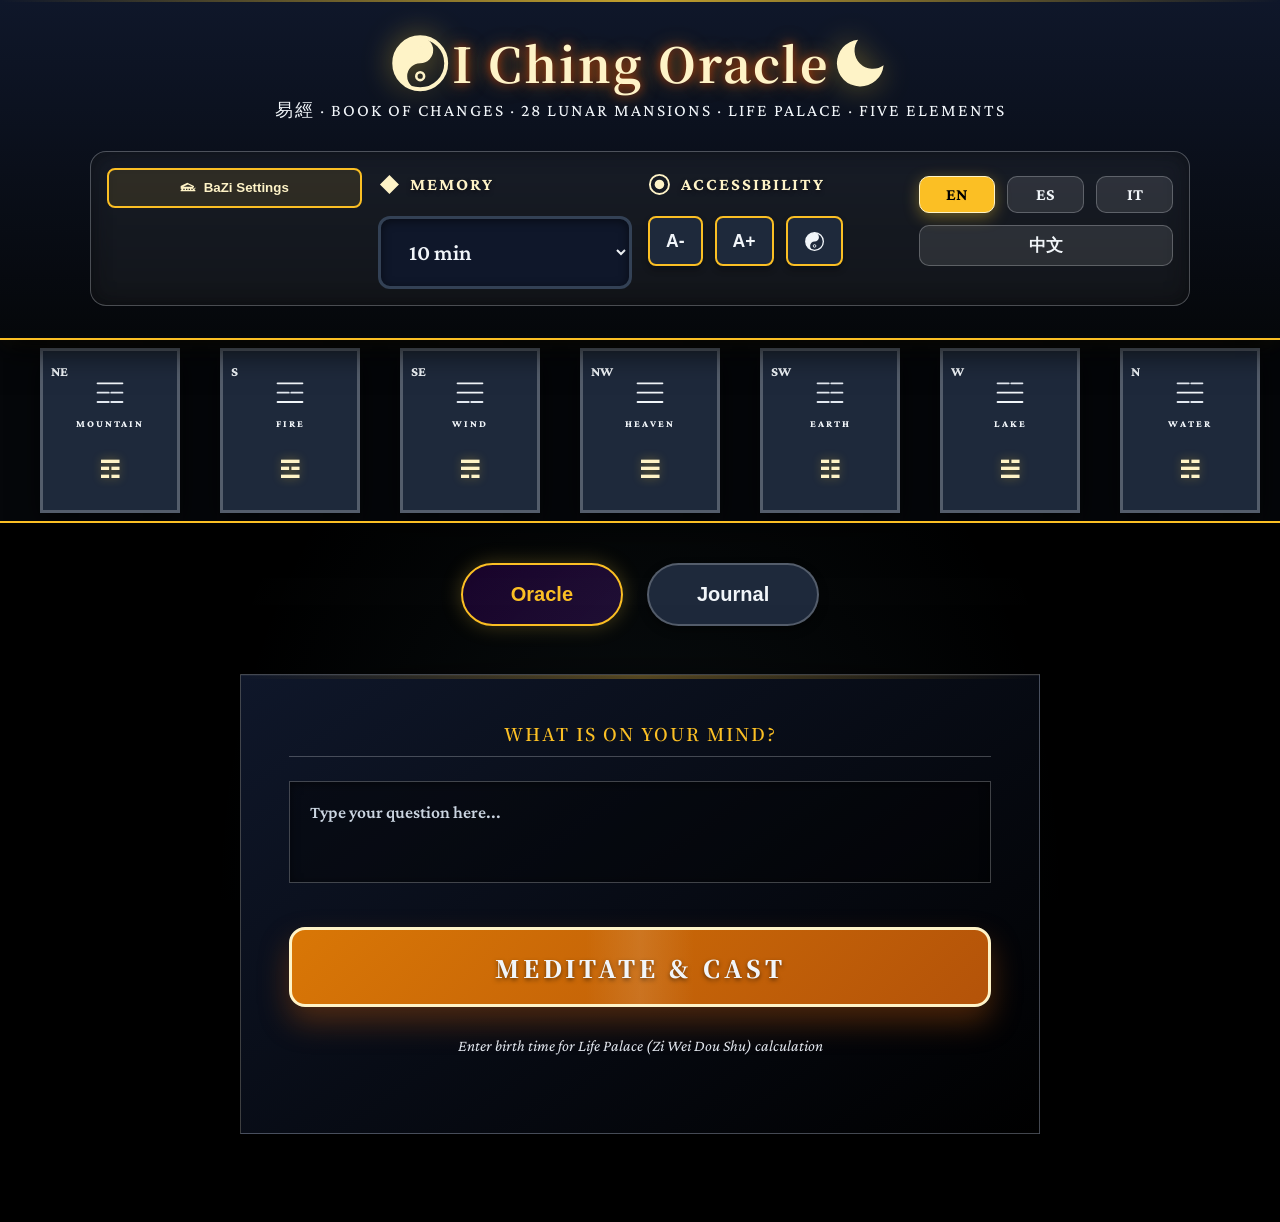
==== commit fb5db9fb: "Add files via upload" ====
--- a/index.html
+++ b/index.html
@@ -156,22 +156,12 @@
             </div>
             <div class="header-controls">
                 <div class="control-group">
-                    <label for="readingDate" class="label-with-icon">
+                    <button class="bazi-toggle-btn" onclick="App.toggleBaziWizard()" aria-label="BaZi Configuration">
                         <span class="icon" aria-hidden="true">
-                            <svg><use href="#icon-moon"/></svg>
+                            <svg><use href="#icon-palace"/></svg>
                         </span>
-                        <span data-i18n="dateLabel">Date (Lunar)</span>
-                    </label>
-                    <input type="date" id="readingDate" onchange="App.updateReadingDate()" aria-label="Select reading date">
-                </div>
-                <div class="control-group">
-                    <label for="readingTime" class="label-with-icon">
-                        <span class="icon" aria-hidden="true">
-                            <svg><use href="#icon-clock"/></svg>
-                        </span>
-                        <span data-i18n="birthTimeLabel">Birth Time</span>
-                    </label>
-                    <input type="time" id="readingTime" onchange="App.updateReadingTime()" aria-label="Select birth time">
+                        <span data-i18n="baziSettings">BaZi Settings</span>
+                    </button>
                 </div>
                 <div class="control-group">
                     <label for="contextMinutes" class="label-with-icon">
@@ -213,6 +203,38 @@
         </div>
     </header>
 
+    <!-- BaZi Configuration Wizard (Modal) -->
+    <div id="bazi-wizard" class="bazi-wizard-overlay" role="dialog" aria-modal="true" aria-label="BaZi Configuration">
+        <div class="bazi-wizard-content">
+            <button class="bazi-wizard-close" onclick="App.toggleBaziWizard()" aria-label="Close">&times;</button>
+            <h2 data-i18n="baziSettings">BaZi Settings</h2>
+            <div class="bazi-wizard-step">
+                <div class="bazi-control-group">
+                    <label for="readingDate" class="label-with-icon">
+                        <span class="icon" aria-hidden="true">
+                            <svg><use href="#icon-moon"/></svg>
+                        </span>
+                        <span data-i18n="dateLabel">Date (Lunar)</span>
+                    </label>
+                    <input type="date" id="readingDate" onchange="App.updateReadingDate()" aria-label="Select reading date">
+                </div>
+                <div class="bazi-control-group">
+                    <label for="readingTime" class="label-with-icon">
+                        <span class="icon" aria-hidden="true">
+                            <svg><use href="#icon-clock"/></svg>
+                        </span>
+                        <span data-i18n="birthTimeLabel">Birth Time</span>
+                    </label>
+                    <input type="time" id="readingTime" onchange="App.updateReadingTime()" aria-label="Select birth time">
+                </div>
+                <div style="display: flex; gap: 10px; margin-top: 10px;">
+                    <button class="acc-btn" style="flex: 1;" onclick="App.setNow()" data-i18n="setNow">Now</button>
+                    <button class="btn-cast" style="flex: 2;" onclick="App.toggleBaziWizard()" data-i18n="saveSettings">Save & Close</button>
+                </div>
+            </div>
+        </div>
+    </div>
+
     <!-- Bagua Strip -->
     <!-- Trigram Popup -->
     <div id="trigramPopup" class="trigram-popup" role="dialog" aria-modal="false" aria-label="Trigram information">
--- a/style.css
+++ b/style.css
@@ -2422,10 +2422,10 @@
 /* Header Controls - Enhanced Visibility & Contrast */
 .header-controls {
     display: grid;
-    grid-template-columns: repeat(auto-fit, minmax(200px, 1fr));
-    gap: 24px;
+    grid-template-columns: repeat(auto-fit, minmax(140px, 1fr));
+    gap: 16px;
     background: rgba(241, 245, 249, 0.05); /* Using text-main alpha */
-    padding: 24px;
+    padding: 16px;
     border-radius: 16px;
     border: 1px solid var(--border-alpha);
     backdrop-filter: blur(10px);
@@ -2433,21 +2433,51 @@
     margin-top: 24px;
 }
 
+@media (max-width: 480px) {
+    .header-controls {
+        grid-template-columns: 1fr;
+        gap: 12px;
+        padding: 12px;
+        width: 100%;
+        box-sizing: border-box;
+        overflow-x: hidden;
+    }
+    
+    .header-controls .control-group {
+        min-width: 0;
+        width: 100%;
+    }
+    
+    .header-controls .accessibility-controls {
+        flex-wrap: wrap;
+        justify-content: stretch;
+    }
+    
+    .header-controls .accessibility-controls .acc-btn {
+        flex: 1;
+        min-width: 44px;
+    }
+    
+    .header-controls .lang-selector {
+        flex-wrap: wrap;
+    }
+    
+    .header-controls .lang-btn {
+        flex: 1;
+        min-width: 44px;
+        padding: 10px 12px;
+        font-size: 0.95rem;
+    }
+    
+    .header-controls select,
+    .header-controls .bazi-toggle-btn {
+        width: 100%;
+        box-sizing: border-box;
+    }
+}
+
 .header-controls .control-group:last-child {
     grid-column: auto;
-}
-
-@media (max-width: 1100px) {
-    .header-controls {
-        grid-template-columns: repeat(2, 1fr);
-    }
-}
-
-@media (max-width: 600px) {
-    .header-controls {
-        grid-template-columns: 1fr;
-        padding: 20px;
-    }
 }
 
 .control-group {
@@ -2835,8 +2865,8 @@
 
 /* Responsive */
 @media (max-width: 768px) {
-    .header-controls {
-        grid-template-columns: 1fr;
+    .container {
+        padding: 20px;
     }
 }
 
@@ -3299,7 +3329,7 @@
     }
     
     .header-controls {
-        grid-template-columns: repeat(5, 1fr);
+        grid-template-columns: repeat(4, 1fr);
     }
     
     .top-section {
@@ -3408,7 +3438,20 @@
     }
     
     .header-controls {
-        grid-template-columns: repeat(3, 1fr);
+        grid-template-columns: repeat(2, 1fr);
+        gap: 12px;
+        padding: 12px;
+    }
+    
+    .header-controls .lang-selector {
+        flex-wrap: wrap;
+    }
+    
+    .header-controls .lang-btn {
+        flex: 1;
+        min-width: 40px;
+        padding: 8px 10px;
+        font-size: 0.9rem;
     }
     
     .meditation-container {
@@ -3487,3 +3530,111 @@
         right: 20px !important;
     }
 }
+
+/* BaZi Configuration Wizard (Modal) */
+.bazi-wizard-overlay {
+    position: fixed;
+    top: 0;
+    left: 0;
+    width: 100%;
+    height: 100%;
+    background: rgba(2, 6, 23, 0.9);
+    backdrop-filter: blur(12px);
+    z-index: 10001;
+    display: flex;
+    align-items: center;
+    justify-content: center;
+    opacity: 0;
+    visibility: hidden;
+    transition: all 0.4s ease;
+}
+
+.bazi-wizard-overlay.active {
+    opacity: 1;
+    visibility: visible;
+}
+
+.bazi-wizard-content {
+    background: var(--bg-panel);
+    border: 2px solid var(--gold);
+    border-radius: 24px;
+    padding: 32px;
+    width: 90%;
+    max-width: 400px;
+    position: relative;
+    box-shadow: 0 0 80px rgba(240, 195, 45, 0.2);
+    transform: scale(0.9);
+    transition: transform 0.4s cubic-bezier(0.175, 0.885, 0.32, 1.275);
+}
+
+.bazi-wizard-overlay.active .bazi-wizard-content {
+    transform: scale(1);
+}
+
+.bazi-wizard-close {
+    position: absolute;
+    top: 16px;
+    right: 16px;
+    background: none;
+    border: none;
+    color: var(--text-dim);
+    font-size: 24px;
+    cursor: pointer;
+}
+
+.bazi-wizard-content h2 {
+    color: var(--gold);
+    margin-bottom: 24px;
+    text-align: center;
+}
+
+.bazi-control-group {
+    margin-bottom: 20px;
+    display: flex;
+    flex-direction: column;
+    gap: 8px;
+}
+
+.bazi-control-group label {
+    font-weight: 600;
+}
+
+.bazi-control-group input {
+    background: var(--bg-card);
+    border: 1px solid var(--border-alpha);
+    color: var(--text-main);
+    padding: 12px;
+    border-radius: 8px;
+    font-family: inherit;
+    font-size: 1rem;
+    width: 100%;
+}
+
+.bazi-toggle-btn {
+    background: rgba(251, 191, 36, 0.1);
+    border: 2px solid var(--gold);
+    color: var(--gold-bright);
+    padding: 10px 16px;
+    border-radius: 8px;
+    cursor: pointer;
+    font-weight: 600;
+    display: flex;
+    align-items: center;
+    gap: 8px;
+    transition: all 0.2s;
+    min-width: 160px;
+    justify-content: center;
+}
+
+.bazi-toggle-btn:hover {
+    background: var(--gold);
+    color: #000;
+}
+
+@media (max-width: 1100px) and (min-width: 481px) {
+    .header-controls {
+        grid-template-columns: repeat(2, 1fr);
+    }
+}
+
+
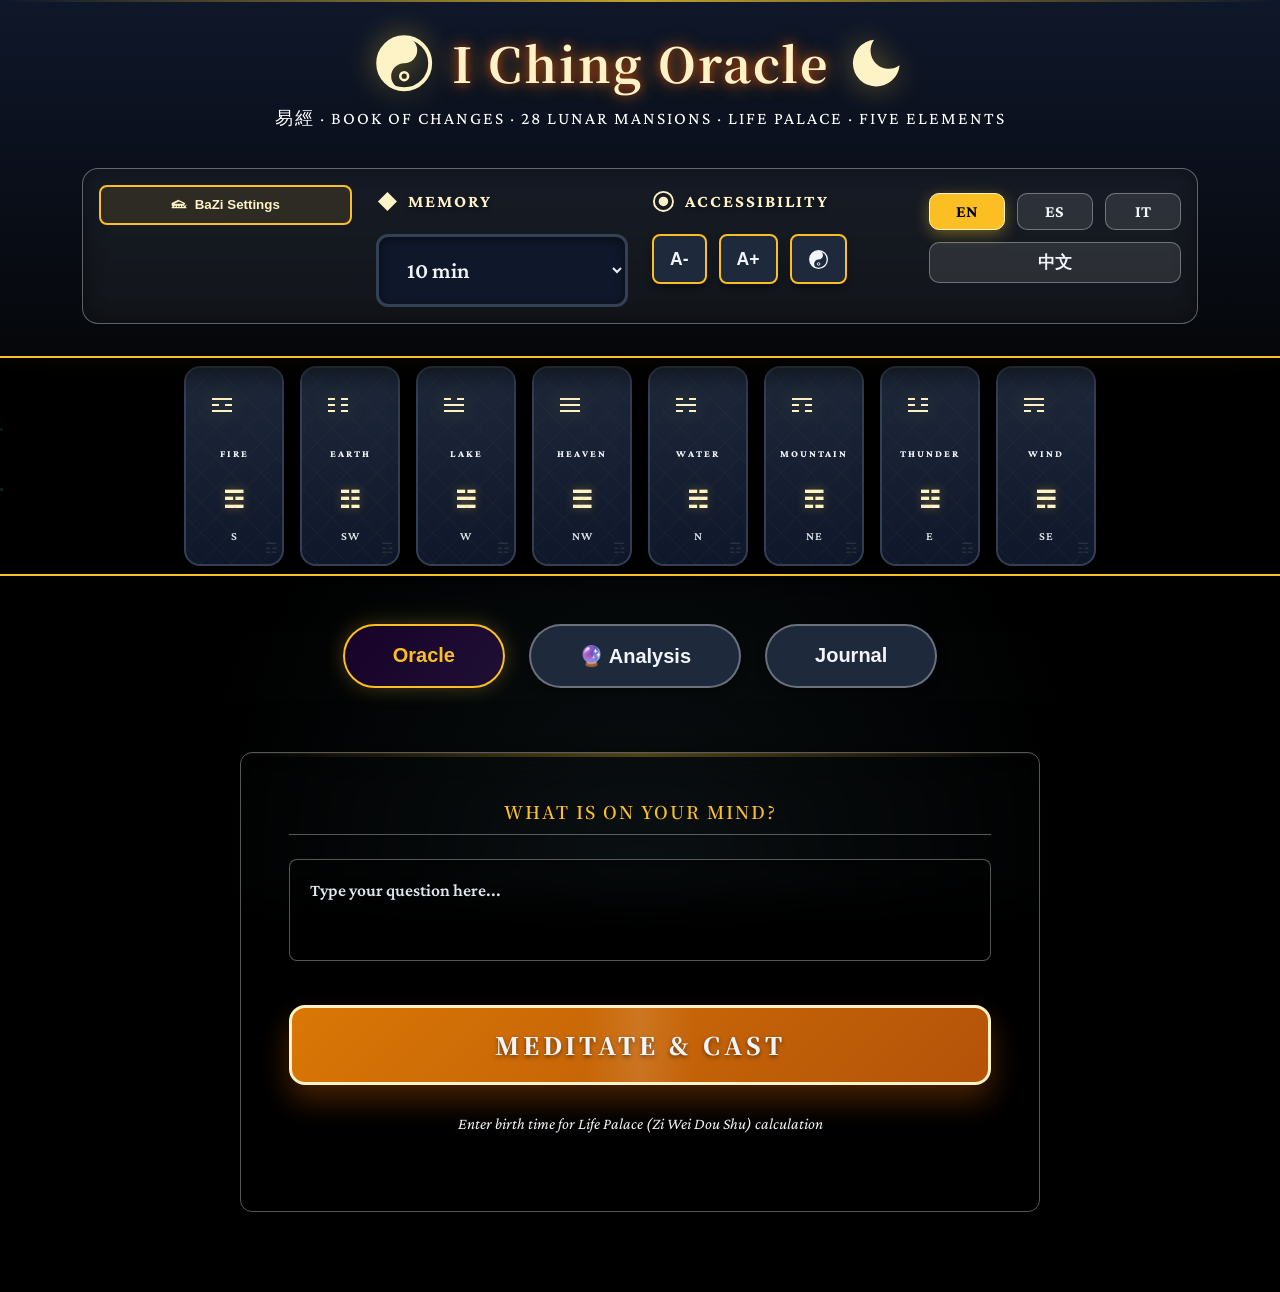
==== commit 96244102: "feat/astrology" ====
--- a/index.html
+++ b/index.html
@@ -1,329 +1,55 @@
 <!DOCTYPE html>
 <html lang="en">
-
 <head>
     <meta charset="UTF-8">
-    <meta name="viewport" content="width=device-width, initial-scale=1.0, maximum-scale=1.0, user-scalable=no">
+    <meta name="viewport" content="width=device-width, initial-scale=1.0">
     <title>易經圖 · I Ching Oracle</title>
     <link rel="stylesheet" href="style.css">
+    <link rel="stylesheet" href="tabbed-layout.css">
     <link rel="preconnect" href="https://fonts.googleapis.com">
     <link rel="preconnect" href="https://fonts.gstatic.com" crossorigin>
     <link href="https://fonts.googleapis.com/css2?family=Noto+Serif+SC:wght@300;400;600;900&family=Crimson+Pro:ital,wght@0,300;0,400;0,600;1,300;1,400&display=swap" rel="stylesheet">
-    
-    <!-- SVG Icon Definitions -->
-    <svg style="display: none;">
-        <defs>
-            <!-- Yin-Yang Symbol (Taijitu) -->
-            <symbol id="icon-yinyang" viewBox="0 0 24 24">
-                <circle cx="12" cy="12" r="10" fill="none" stroke="currentColor" stroke-width="1.5"/>
-                <path fill="currentColor" d="M12,2 A5,5 0 0,1 12,12 A5,5 0 0,0 12,22 A10,10 0 0,1 12,2 Z"/>
-                <circle cx="12" cy="7" r="1.5" fill="currentColor"/>
-                <circle cx="12" cy="17" r="1.5" fill="none" stroke="currentColor" stroke-width="1"/>
-            </symbol>
+</head>
+<body>
+    <!-- Blocking Loading Overlay with I Ching & Laozi Quotes -->
+    <div id="loadingOverlay" class="loading-overlay" style="display: none;">
+        <div class="loading-content">
+            <!-- Animated Spinner -->
+            <div class="loading-spinner-container">
+                <div class="loading-spinner"></div>
+                <div class="loading-spinner-inner"></div>
+                <div class="loading-spinner-center"></div>
+            </div>
             
-            <!-- Palace/Temple Symbol -->
-            <symbol id="icon-palace" viewBox="0 0 24 24">
-                <path fill="currentColor" d="M21 13h-1v-2h1V9l-10-5L1 9v4h1v2H1v2h22v-2h-1v-2h1v-2zM12 6.72L19.07 10H4.93L12 6.72zM5 13h2v2H5v-2zm4 0h2v2H9v-2zm4 0h2v2h-2v-2zm4 0h2v2h-2v-2z"/>
-            </symbol>
+            <!-- Prominent Quote Display -->
+            <div class="quote-container" id="quoteContainer">
+                <div class="quote-chinese" id="quoteChinese"></div>
+                <div class="quote-text" id="quoteText"></div>
+                <div class="quote-source" id="quoteSource"></div>
+            </div>
             
-            <!-- Moon Symbol -->
-            <symbol id="icon-moon" viewBox="0 0 24 24">
-                <path fill="currentColor" d="M21 12.79A9 9 0 1 1 11.21 3 7 7 0 0 0 21 12.79z"/>
-            </symbol>
-            
-            <!-- Clock Symbol -->
-            <symbol id="icon-clock" viewBox="0 0 24 24">
-                <circle cx="12" cy="12" r="10" fill="none" stroke="currentColor" stroke-width="2"/>
-                <path fill="currentColor" d="M12 6v6l4 2"/>
-            </symbol>
-            
-            <!-- Memory/Diamond Symbol -->
-            <symbol id="icon-memory" viewBox="0 0 24 24">
-                <path fill="currentColor" d="M12 2L2 12l10 10 10-10L12 2z"/>
-            </symbol>
-            
-            <!-- Theme/Circle Symbol -->
-            <symbol id="icon-theme" viewBox="0 0 24 24">
-                <circle cx="12" cy="12" r="10" fill="none" stroke="currentColor" stroke-width="2"/>
-                <circle cx="12" cy="12" r="5" fill="currentColor"/>
-            </symbol>
-            
-            <!-- Circle/Dot Symbol -->
-            <symbol id="icon-circle" viewBox="0 0 24 24">
-                <circle cx="12" cy="12" r="10" fill="currentColor"/>
-            </symbol>
-            
-            <!-- Trigram: Heaven (Qian) - Three solid lines -->
-            <symbol id="trigram-heaven" viewBox="0 0 24 24">
-                <line x1="4" y1="6" x2="20" y2="6" stroke="currentColor" stroke-width="3" stroke-linecap="round"/>
-                <line x1="4" y1="12" x2="20" y2="12" stroke="currentColor" stroke-width="3" stroke-linecap="round"/>
-                <line x1="4" y1="18" x2="20" y2="18" stroke="currentColor" stroke-width="3" stroke-linecap="round"/>
-            </symbol>
-            
-            <!-- Trigram: Lake (Dui) - Top broken, bottom two solid -->
-            <symbol id="trigram-lake" viewBox="0 0 24 24">
-                <line x1="4" y1="6" x2="10" y2="6" stroke="currentColor" stroke-width="3" stroke-linecap="round"/>
-                <line x1="14" y1="6" x2="20" y2="6" stroke="currentColor" stroke-width="3" stroke-linecap="round"/>
-                <line x1="4" y1="12" x2="20" y2="12" stroke="currentColor" stroke-width="3" stroke-linecap="round"/>
-                <line x1="4" y1="18" x2="20" y2="18" stroke="currentColor" stroke-width="3" stroke-linecap="round"/>
-            </symbol>
-            
-            <!-- Trigram: Fire (Li) - Middle solid, top and bottom broken -->
-            <symbol id="trigram-fire" viewBox="0 0 24 24">
-                <line x1="4" y1="6" x2="10" y2="6" stroke="currentColor" stroke-width="3" stroke-linecap="round"/>
-                <line x1="14" y1="6" x2="20" y2="6" stroke="currentColor" stroke-width="3" stroke-linecap="round"/>
-                <line x1="4" y1="12" x2="20" y2="12" stroke="currentColor" stroke-width="3" stroke-linecap="round"/>
-                <line x1="4" y1="18" x2="10" y2="18" stroke="currentColor" stroke-width="3" stroke-linecap="round"/>
-                <line x1="14" y1="18" x2="20" y2="18" stroke="currentColor" stroke-width="3" stroke-linecap="round"/>
-            </symbol>
-            
-            <!-- Trigram: Thunder (Zhen) - Bottom solid, top two broken -->
-            <symbol id="trigram-thunder" viewBox="0 0 24 24">
-                <line x1="4" y1="6" x2="10" y2="6" stroke="currentColor" stroke-width="3" stroke-linecap="round"/>
-                <line x1="14" y1="6" x2="20" y2="6" stroke="currentColor" stroke-width="3" stroke-linecap="round"/>
-                <line x1="4" y1="12" x2="10" y2="12" stroke="currentColor" stroke-width="3" stroke-linecap="round"/>
-                <line x1="14" y1="12" x2="20" y2="12" stroke="currentColor" stroke-width="3" stroke-linecap="round"/>
-                <line x1="4" y1="18" x2="20" y2="18" stroke="currentColor" stroke-width="3" stroke-linecap="round"/>
-            </symbol>
-            
-            <!-- Trigram: Wind (Xun) - Top two broken, bottom solid -->
-            <symbol id="trigram-wind" viewBox="0 0 24 24">
-                <line x1="4" y1="6" x2="10" y2="6" stroke="currentColor" stroke-width="3" stroke-linecap="round"/>
-                <line x1="14" y1="6" x2="20" y2="6" stroke="currentColor" stroke-width="3" stroke-linecap="round"/>
-                <line x1="4" y1="12" x2="20" y2="12" stroke="currentColor" stroke-width="3" stroke-linecap="round"/>
-                <line x1="4" y1="18" x2="10" y2="18" stroke="currentColor" stroke-width="3" stroke-linecap="round"/>
-                <line x1="14" y1="18" x2="20" y2="18" stroke="currentColor" stroke-width="3" stroke-linecap="round"/>
-            </symbol>
-            
-            <!-- Trigram: Water (Kan) - Middle broken, top and bottom solid -->
-            <symbol id="trigram-water" viewBox="0 0 24 24">
-                <line x1="4" y1="6" x2="20" y2="6" stroke="currentColor" stroke-width="3" stroke-linecap="round"/>
-                <line x1="4" y1="12" x2="10" y2="12" stroke="currentColor" stroke-width="3" stroke-linecap="round"/>
-                <line x1="14" y1="12" x2="20" y2="12" stroke="currentColor" stroke-width="3" stroke-linecap="round"/>
-                <line x1="4" y1="18" x2="20" y2="18" stroke="currentColor" stroke-width="3" stroke-linecap="round"/>
-            </symbol>
-            
-            <!-- Trigram: Mountain (Gen) - Top solid, bottom two broken -->
-            <symbol id="trigram-mountain" viewBox="0 0 24 24">
-                <line x1="4" y1="6" x2="20" y2="6" stroke="currentColor" stroke-width="3" stroke-linecap="round"/>
-                <line x1="4" y1="12" x2="10" y2="12" stroke="currentColor" stroke-width="3" stroke-linecap="round"/>
-                <line x1="14" y1="12" x2="20" y2="12" stroke="currentColor" stroke-width="3" stroke-linecap="round"/>
-                <line x1="4" y1="18" x2="10" y2="18" stroke="currentColor" stroke-width="3" stroke-linecap="round"/>
-                <line x1="14" y1="18" x2="20" y2="18" stroke="currentColor" stroke-width="3" stroke-linecap="round"/>
-            </symbol>
-            
-            <!-- Trigram: Earth (Kun) - Three broken lines -->
-            <symbol id="trigram-earth" viewBox="0 0 24 24">
-                <line x1="4" y1="6" x2="10" y2="6" stroke="currentColor" stroke-width="3" stroke-linecap="round"/>
-                <line x1="14" y1="6" x2="20" y2="6" stroke="currentColor" stroke-width="3" stroke-linecap="round"/>
-                <line x1="4" y1="12" x2="10" y2="12" stroke="currentColor" stroke-width="3" stroke-linecap="round"/>
-                <line x1="14" y1="12" x2="20" y2="12" stroke="currentColor" stroke-width="3" stroke-linecap="round"/>
-                <line x1="4" y1="18" x2="10" y2="18" stroke="currentColor" stroke-width="3" stroke-linecap="round"/>
-                <line x1="14" y1="18" x2="20" y2="18" stroke="currentColor" stroke-width="3" stroke-linecap="round"/>
-            </symbol>
-        </defs>
-    </svg>
-</head>
-
-<body>
-    <!-- Meditation Overlay -->
-    <div id="meditation-overlay" role="dialog" aria-modal="true" aria-label="Meditation session">
-        <div class="meditation-bg-accent" aria-hidden="true"></div>
-        <div class="meditation-title" data-i18n="meditationTitle">冥想</div>
-        <div class="meditation-visual-container">
-            <div class="meditation-ring ring-1" aria-hidden="true"></div>
-            <div class="meditation-ring ring-2" aria-hidden="true"></div>
-            <div class="meditation-ring ring-3" aria-hidden="true"></div>
-            <div class="metallic-sphere" aria-hidden="true"></div>
-        </div>
-        <div class="timer-display" id="meditation-timer" aria-live="polite">0:30</div>
-    </div>
-
-    <!-- Header -->
-    <header role="banner">
-        <div class="header-content">
-            <div class="header-title">
-                <h1>
-                    <span class="icon" aria-hidden="true">
-                        <svg><use href="#icon-yinyang"/></svg>
-                    </span>
-                    I Ching Oracle
-                    <span class="icon" aria-hidden="true">
-                        <svg><use href="#icon-moon"/></svg>
-                    </span>
-                </h1>
-                <p>易經 · Book of Changes · 28 Lunar Mansions · Life Palace · Five Elements</p>
-            </div>
-            <div class="header-controls">
-                <div class="control-group">
-                    <button class="bazi-toggle-btn" onclick="App.toggleBaziWizard()" aria-label="BaZi Configuration">
-                        <span class="icon" aria-hidden="true">
-                            <svg><use href="#icon-palace"/></svg>
-                        </span>
-                        <span data-i18n="baziSettings">BaZi Settings</span>
-                    </button>
-                </div>
-                <div class="control-group">
-                    <label for="contextMinutes" class="label-with-icon">
-                        <span class="icon" aria-hidden="true">
-                            <svg><use href="#icon-memory"/></svg>
-                        </span>
-                        <span data-i18n="memoryLabel">Memory</span>
-                    </label>
-                    <select id="contextMinutes" onchange="App.updateContextMinutes(this.value)" aria-label="Memory duration">
-                        <option value="0" data-i18n="memoryOff">Off</option>
-                        <option value="10" selected data-i18n="memory10min">10 min</option>
-                        <option value="30" data-i18n="memory30min">30 min</option>
-                        <option value="60" data-i18n="memory1hour">1 hour</option>
-                        <option value="180" data-i18n="memory3hours">3 hours</option>
-                    </select>
-                </div>
-                <div class="control-group">
-                    <label class="label-with-icon">
-                        <span class="icon" aria-hidden="true"><svg><use href="#icon-theme"/></svg></span>
-                        <span data-i18n="accessibilityLabel">Accessibility</span>
-                    </label>
-                    <div class="accessibility-controls">
-                        <button class="acc-btn" onclick="App.adjustFontSize(-1)" title="Decrease Text Size" aria-label="Decrease font size">A-</button>
-                        <button class="acc-btn" onclick="App.adjustFontSize(1)" title="Increase Text Size" aria-label="Increase font size">A+</button>
-                        <button class="acc-btn" id="contrastToggle" onclick="App.toggleHighContrast()" title="Toggle High Contrast" aria-label="Toggle high contrast">
-                            <svg class="icon"><use href="#icon-yinyang"/></svg>
-                        </button>
-                    </div>
-                </div>
-                <div class="control-group lang-selector-wrapper">
-                    <div class="lang-selector" role="group" aria-label="Language selection">
-                        <button class="lang-btn active" data-lang="en" onclick="App.setLanguage('en')" aria-pressed="true">EN</button>
-                        <button class="lang-btn" data-lang="es" onclick="App.setLanguage('es')" aria-pressed="false">ES</button>
-                        <button class="lang-btn" data-lang="it" onclick="App.setLanguage('it')" aria-pressed="false">IT</button>
-                        <button class="lang-btn" data-lang="zh" onclick="App.setLanguage('zh')" aria-pressed="false">中文</button>
-                    </div>
+            <!-- Process Status -->
+            <div class="process-status">
+                <div class="process-step" id="processStep">Initializing...</div>
+                <div class="progress-container">
+                    <div class="progress-fill" id="progressFill"></div>
                 </div>
             </div>
-        </div>
-    </header>
-
-    <!-- BaZi Configuration Wizard (Modal) -->
-    <div id="bazi-wizard" class="bazi-wizard-overlay" role="dialog" aria-modal="true" aria-label="BaZi Configuration">
-        <div class="bazi-wizard-content">
-            <button class="bazi-wizard-close" onclick="App.toggleBaziWizard()" aria-label="Close">&times;</button>
-            <h2 data-i18n="baziSettings">BaZi Settings</h2>
-            <div class="bazi-wizard-step">
-                <div class="bazi-control-group">
-                    <label for="readingDate" class="label-with-icon">
-                        <span class="icon" aria-hidden="true">
-                            <svg><use href="#icon-moon"/></svg>
-                        </span>
-                        <span data-i18n="dateLabel">Date (Lunar)</span>
-                    </label>
-                    <input type="date" id="readingDate" onchange="App.updateReadingDate()" aria-label="Select reading date">
+            
+            <!-- Debug Console (Less Prominent) -->
+            <div class="debug-container">
+                <div class="debug-header">
+                    <span class="debug-title">System Log</span>
+                    <span class="debug-status" id="debugStatus">● Processing</span>
                 </div>
-                <div class="bazi-control-group">
-                    <label for="readingTime" class="label-with-icon">
-                        <span class="icon" aria-hidden="true">
-                            <svg><use href="#icon-clock"/></svg>
-                        </span>
-                        <span data-i18n="birthTimeLabel">Birth Time</span>
-                    </label>
-                    <input type="time" id="readingTime" onchange="App.updateReadingTime()" aria-label="Select birth time">
-                </div>
-                <div style="display: flex; gap: 10px; margin-top: 10px;">
-                    <button class="acc-btn" style="flex: 1;" onclick="App.setNow()" data-i18n="setNow">Now</button>
-                    <button class="btn-cast" style="flex: 2;" onclick="App.toggleBaziWizard()" data-i18n="saveSettings">Save & Close</button>
-                </div>
+                <div class="debug-messages" id="debugMessages"></div>
             </div>
         </div>
     </div>
 
-    <!-- Bagua Strip -->
-    <!-- Trigram Popup -->
-    <div id="trigramPopup" class="trigram-popup" role="dialog" aria-modal="false" aria-label="Trigram information">
-        <div class="trigram-popup-header">
-            <span class="trigram-popup-symbol" id="popupSymbol">
-                <svg class="icon-lg"><use href="#trigram-heaven"/></svg>
-            </span>
-            <div>
-                <div class="trigram-popup-title" id="popupTitle">Heaven</div>
-                <div class="trigram-popup-chinese" id="popupChinese">乾 Qian</div>
-            </div>
-        </div>
-        <div class="trigram-popup-meaning" id="popupMeaning">创造力、刚强、父亲</div>
-        <span class="trigram-popup-element" id="popupElement">Metal</span>
-    </div>
-
-    <!-- API Loading Overlay -->
-    <div id="apiLoadingOverlay" class="api-loading-overlay" role="dialog" aria-modal="true" aria-label="Loading" aria-hidden="true">
-        <div class="loading-content">
-            <div class="loading-spinner" aria-hidden="true"></div>
-            <div class="loading-text" id="loadingText">Consulting the Oracle...</div>
-            <div class="loading-subtext"><span class="loading-dots" aria-hidden="true"></span></div>
-        </div>
-    </div>
-
-    <!-- Wind Dust Container -->
-    <div id="windDustContainer" class="wind-dust-container" aria-hidden="true"></div>
-
-    <nav class="bagua-strip-container" aria-label="Eight Trigrams">
-        <div class="bagua-hex-strip" id="baguaHexStrip" role="list"></div>
-    </nav>
-
-    <!-- Main Container -->
-    <main class="container">
-        <nav class="main-tabs" role="tablist" aria-label="Main navigation">
-            <button class="nav-tab active" onclick="App.switchMainTab('oracle')" id="tab-btn-oracle" data-i18n="oracle" role="tab" aria-selected="true" aria-controls="tab-oracle">Oracle</button>
-            <button class="nav-tab" onclick="App.switchMainTab('journal')" id="tab-btn-journal" data-i18n="journal" role="tab" aria-selected="false" aria-controls="tab-journal">Journal</button>
-        </nav>
-
-        <!-- Oracle Tab -->
-        <div id="tab-oracle" class="tab-content-panel active" role="tabpanel" aria-labelledby="tab-btn-oracle">
-            <div class="wizard-container">
-                <!-- Step 1: Question -->
-                <div id="step-1" class="wizard-step active">
-                    <section class="panel" aria-labelledby="step1-title">
-                        <h2 id="step1-title" class="step-title" data-i18n="step1Title">What is on your mind?</h2>
-                        <textarea id="questionInput" rows="3" placeholder="Enter your inquiry..." aria-label="Your question"></textarea>
-                        <button class="btn-cast" onclick="App.startConsultation()" data-i18n="meditateCast">Meditate & Cast</button>
-                        <p class="hint-text" data-i18n="birthTimeNotice">Enter birth time for Life Palace calculation</p>
-                    </section>
-                </div>
-
-                <!-- Step 2: Meditation -->
-                <div id="step-2" class="wizard-step">
-                    <section class="meditation-container" aria-label="Meditation in progress">
-                        <div class="focus-circle" aria-hidden="true"></div>
-                        <p class="meditation-text" data-i18n="meditationText">Focus on your question...<br>The oracle will respond shortly.</p>
-                        <div class="timer-display" id="timerDisplay" aria-live="polite">0:30</div>
-                    </section>
-                </div>
-
-                <!-- Step 3: Results -->
-                <div id="step-3" class="wizard-step">
-                    <nav id="resultsBookmarks" class="results-bookmarks" aria-label="Reading sections"></nav>
-                    <section id="resultsContent" aria-label="Reading results"></section>
-                </div>
-            </div>
-        </div>
-
-        <!-- Journal Tab -->
-        <div id="tab-journal" class="tab-content-panel" role="tabpanel" aria-labelledby="tab-btn-journal">
-            <section class="panel" aria-labelledby="journal-title">
-                <h2 id="journal-title" data-i18n="questionJournal">Question Journal</h2>
-                <ul id="questionList" class="question-list" role="list"></ul>
-                <div id="emptyQuestions" class="empty-state" data-i18n="noQuestions">No questions yet.</div>
-            </section>
-            <section class="panel" aria-labelledby="history-title">
-                <h2 id="history-title" data-i18n="readingHistory">Reading History</h2>
-                <div id="historyGrid" class="history-grid" role="list"></div>
-                <div id="emptyHistory" class="empty-state" data-i18n="noReadings">No readings yet.</div>
-            </section>
-        </div>
-    </main>
-
-    <script src="data.js"></script>
-    <script src="astrology.js"></script>
-    <script src="casting.js"></script>
-    <script src="ui.js"></script>
-    <script src="app.js"></script>
+    <!-- Redirect to main application -->
+    <script>
+        window.location.href = 'yijingtu.html';
+    </script>
 </body>
-
-</html>+</html>
--- a/style.css
+++ b/style.css
@@ -3,41 +3,51 @@
 
 :root {
     /* Dark Theme - High Contrast & Layered Depth (NO PURE WHITE) */
-    --bg-void: #000000;   /* Deepest background */
-    --bg-panel: #0f172a;  /* Dark Navy for panels */
-    --bg-card: #1e293b;   /* Slate Blue for inner cards */
-    --gold: #fbbf24;      /* Bright Gold */
-    --gold-dim: #d97706;  /* Amber */
-    --gold-bright: #fef3c7; /* Near off-white gold */
-    --text-main: #f1f5f9;  /* Off-white */
-    --text-dim: #e2e8f0;   
-    --text-muted: #cbd5e1; 
-    
+    --bg-void: #000000;
+    /* Deepest background */
+    --bg-panel: #0f172a;
+    /* Dark Navy for panels */
+    --bg-card: #1e293b;
+    /* Slate Blue for inner cards */
+    --gold: #fbbf24;
+    /* Bright Gold */
+    --gold-dim: #d97706;
+    /* Amber */
+    --gold-bright: #fef3c7;
+    /* Near off-white gold */
+    --text-main: #ffffff;
+    /* Pure white for maximum contrast on black */
+    --text-dim: #f1f5f9;
+    /* Very light slate */
+    --text-muted: #e2e8f0;
+    /* Light slate */
+
     /* Five Elements - Pure Vibrance for Dark BG */
-    --wood: #4ade80;  
-    --fire: #ff8a8a;  
-    --earth: #facc15; 
-    --metal: #cbd5e1; /* Off-white for Metal */
-    --water: #60a5fa; 
-    
+    --wood: #4ade80;
+    --fire: #ff8a8a;
+    --earth: #facc15;
+    --metal: #f8fafc;
+    /* Brighter for Metal */
+    --water: #60a5fa;
+
     /* Trigram Specific Colors (Feng Shui Optimized) */
-    --color-heaven: #cbd5e1; 
-    --color-lake: #22d3ee;   
-    --color-fire: #f87171;   
+    --color-heaven: #f8fafc;
+    --color-lake: #22d3ee;
+    --color-fire: #f87171;
     --color-thunder: #c084fc;
-    --color-wind: #22c55e;   
-    --color-water: #3b82f6;  
+    --color-wind: #22c55e;
+    --color-water: #3b82f6;
     --color-mountain: #f97316;
-    --color-earth: #fbbf24;  
-    
+    --color-earth: #fbbf24;
+
     /* UI Helpers */
-    --border-alpha: rgba(241, 245, 249, 0.25); 
+    --border-alpha: rgba(241, 245, 249, 0.35);
     --shadow-lg: 0 25px 50px -12px rgba(0, 0, 0, 1);
-    
+
     /* Typography */
     --font-main: 'Crimson Pro', serif;
     --font-zh: 'Noto Serif SC', serif;
-    --lh-relaxed: 1.85;
+    --lh-relaxed: 1.9;
 }
 
 /* ============================================
@@ -45,8 +55,9 @@
    ============================================ */
 .hexagon {
     position: relative;
-    width: 120px; 
-    height: 69.28px; /* width * 0.577 */
+    width: 120px;
+    height: 69.28px;
+    /* width * 0.577 */
     background-color: var(--bg-card);
     margin: 34.64px 0;
     display: flex;
@@ -103,21 +114,44 @@
 }
 
 /* Specific Trigram Colors (Applied to Hexagon Borders) */
-.hex-heaven { border: 2px solid var(--color-heaven); }
-.hex-lake { border: 2px solid var(--color-lake); }
-.hex-fire { border: 2px solid var(--color-fire); }
-.hex-thunder { border: 2px solid var(--color-thunder); }
-.hex-wind { border: 2px solid var(--color-wind); }
-.hex-water { border: 2px solid var(--color-water); }
-.hex-mountain { border: 2px solid var(--color-mountain); }
-.hex-earth { border: 2px solid var(--color-earth); }
+.hex-heaven {
+    border: 2px solid var(--color-heaven);
+}
+
+.hex-lake {
+    border: 2px solid var(--color-lake);
+}
+
+.hex-fire {
+    border: 2px solid var(--color-fire);
+}
+
+.hex-thunder {
+    border: 2px solid var(--color-thunder);
+}
+
+.hex-wind {
+    border: 2px solid var(--color-wind);
+}
+
+.hex-water {
+    border: 2px solid var(--color-water);
+}
+
+.hex-mountain {
+    border: 2px solid var(--color-mountain);
+}
+
+.hex-earth {
+    border: 2px solid var(--color-earth);
+}
 
 /* Bagua Grid - HEXAGONAL LAYOUT of CARDS */
 .bagua-hex-layout {
     position: relative;
     width: 100%;
-    max-width: 800px;
-    height: 700px; 
+    max-width: 100%;
+    height: 700px;
     margin: 80px auto;
     display: flex;
     align-items: center;
@@ -133,7 +167,7 @@
         gap: 32px 16px;
         padding: 40px 10px;
     }
-    
+
     .trigram-card-node {
         position: relative !important;
         transform: none !important;
@@ -142,9 +176,9 @@
         min-height: 140px !important;
         padding: 12px !important;
     }
-    
+
     .bagua-hex-layout .bagua-center-symbol {
-        display: none; 
+        display: none;
     }
 }
 
@@ -160,7 +194,8 @@
     position: absolute;
     width: 140px;
     min-height: 160px;
-    background: #1e293b; /* Solid BG */
+    background: #1e293b;
+    /* Solid BG */
     border: 3px solid var(--border-alpha);
     border-radius: var(--radius-md) !important;
     padding: 20px;
@@ -169,7 +204,7 @@
     align-items: center;
     justify-content: center;
     transition: all 0.4s cubic-bezier(0.175, 0.885, 0.32, 1.275);
-    box-shadow: 0 10px 25px rgba(0,0,0,0.6);
+    box-shadow: 0 10px 25px rgba(0, 0, 0, 0.6);
     z-index: 5;
 }
 
@@ -181,7 +216,8 @@
 }
 
 .trigram-card-node.active {
-    background: var(--gold); /* High contrast schema */
+    background: var(--gold);
+    /* High contrast schema */
     border-color: var(--gold-bright);
     box-shadow: 0 0 40px rgba(251, 191, 36, 0.6);
     z-index: 8;
@@ -189,7 +225,8 @@
 
 .trigram-card-node.active .bagua-strip-name,
 .trigram-card-node.active .trigram-position {
-    color: #000000 !important; /* Force black text on gold BG */
+    color: #000000 !important;
+    /* Force black text on gold BG */
     font-weight: 900;
 }
 
@@ -223,17 +260,22 @@
     height: 100%;
 }
 
+
+.bagua-hex-grid {
+    display: flex;
     flex-wrap: wrap;
     justify-content: center;
     align-items: center;
-    gap: 40px 20px; /* Vertical and horizontal gap */
+    gap: 40px 20px;
+    /* Vertical and horizontal gap */
     padding: 100px 20px;
     max-width: 1000px;
     margin: 0 auto;
 }
 
 .bagua-hex-grid .hexagon {
-    margin: 0; /* Remove margin to rely on gap */
+    margin: 0;
+    /* Remove margin to rely on gap */
 }
 
 /* Bagua Center Symbol positioned between hexagons */
@@ -258,9 +300,15 @@
 .bagua-hex-strip {
     display: flex;
     justify-content: center;
-    gap: 40px;
-    padding: 0 40px;
+    gap: 16px;
+    padding: 0 20px;
     min-width: max-content;
+}
+
+/* Banner strip items - overrides for bagua-strip-item within banner */
+.bagua-hex-strip .bagua-strip-item {
+    min-width: 100px;
+    padding: 16px 12px;
 }
 
 .bagua-hex-strip .hexagon {
@@ -268,22 +316,31 @@
     height: 57.7px;
 }
 
-.bagua-hex-strip .hexagon:before, .bagua-hex-strip .hexagon:after {
+.bagua-hex-strip .hexagon:before,
+.bagua-hex-strip .hexagon:after {
     width: 70.7px;
     height: 70.7px;
     left: 11.6px;
 }
 
-.bagua-hex-strip .hexagon:before { top: -35.35px; }
-.bagua-hex-strip .hexagon:after { bottom: -35.35px; }
+.bagua-hex-strip .hexagon:before {
+    top: -35.35px;
+}
+
+.bagua-hex-strip .hexagon:after {
+    bottom: -35.35px;
+}
 
 
 /* Alternative Themes - Maximum Contrast Pairs (NO WHITE) */
 [data-theme="balanced"] {
-    --bg-void: #cbd5e1;   /* Deeper Slate */
-    --bg-panel: #94a3b8;  /* Medium Slate */
-    --bg-card: #e2e8f0;   /* Light Slate */
-    --text-main: #020617; 
+    --bg-void: #cbd5e1;
+    /* Deeper Slate */
+    --bg-panel: #94a3b8;
+    /* Medium Slate */
+    --bg-card: #e2e8f0;
+    /* Light Slate */
+    --text-main: #020617;
     --text-dim: #0f172a;
     --text-muted: #1e293b;
     --gold: #92400e;
@@ -296,45 +353,60 @@
 }
 
 [data-theme="wood"] {
-    --bg-void: #bcfabb;   /* Deeper Green */
-    --bg-panel: #86efac;  /* Medium Green */
-    --bg-card: #dcfce7;   /* Light Green */
+    --bg-void: #bcfabb;
+    /* Deeper Green */
+    --bg-panel: #86efac;
+    /* Medium Green */
+    --bg-card: #dcfce7;
+    /* Light Green */
     --text-main: #064e3b;
     --text-dim: #065f46;
     --gold: #047857;
 }
 
 [data-theme="fire"] {
-    --bg-void: #fecaca;   /* Deeper Red/Pink */
-    --bg-panel: #fca5a5;  /* Medium Red/Pink */
-    --bg-card: #fee2e2;   /* Light Red/Pink */
+    --bg-void: #fecaca;
+    /* Deeper Red/Pink */
+    --bg-panel: #fca5a5;
+    /* Medium Red/Pink */
+    --bg-card: #fee2e2;
+    /* Light Red/Pink */
     --text-main: #881337;
     --text-dim: #9f1239;
     --gold: #be123c;
 }
 
 [data-theme="earth"] {
-    --bg-void: #fde68a;   /* Deeper Yellow/Amber */
-    --bg-panel: #fcd34d;  /* Medium Yellow/Amber */
-    --bg-card: #fef3c7;   /* Light Yellow/Amber */
+    --bg-void: #fde68a;
+    /* Deeper Yellow/Amber */
+    --bg-panel: #fcd34d;
+    /* Medium Yellow/Amber */
+    --bg-card: #fef3c7;
+    /* Light Yellow/Amber */
     --text-main: #78350f;
     --text-dim: #92400e;
     --gold: #b45309;
 }
 
 [data-theme="metal"] {
-    --bg-void: #e2e8f0;   /* Deeper Grey */
-    --bg-panel: #cbd5e1;  /* Medium Grey */
-    --bg-card: #f1f5f9;   /* Light Grey */
+    --bg-void: #e2e8f0;
+    /* Deeper Grey */
+    --bg-panel: #cbd5e1;
+    /* Medium Grey */
+    --bg-card: #f1f5f9;
+    /* Light Grey */
     --text-main: #0f172a;
     --text-dim: #1e293b;
     --gold: #334155;
 }
 
 [data-theme="water"] {
-    --bg-void: #bae6fd;   /* Deeper Blue */
-    --bg-panel: #7dd3fc;  /* Medium Blue */
-    --bg-card: #e0f2fe;   /* Light Blue - Replaced #f0f9ff */
+    --bg-void: #bae6fd;
+    /* Deeper Blue */
+    --bg-panel: #7dd3fc;
+    /* Medium Blue */
+    --bg-card: #e0f2fe;
+    /* Light Blue - Replaced #f0f9ff */
     --text-main: #082f49;
     --text-dim: #075985;
     --gold: #0369a1;
@@ -357,13 +429,20 @@
     transition: all 0.5s ease;
     -webkit-font-smoothing: antialiased;
     -moz-osx-font-smoothing: grayscale;
-    font-size: 20px; /* Increased from 18px */
-}
-
-h1, h2, h3, h4, h5, h6 {
+    font-size: 20px;
+    /* Increased from 18px */
+}
+
+h1,
+h2,
+h3,
+h4,
+h5,
+h6 {
     font-family: var(--font-zh);
     letter-spacing: 0.05em;
-    font-weight: 700; /* Increased weight */
+    font-weight: 700;
+    /* Increased weight */
     line-height: 1.2;
 }
 
@@ -435,6 +514,7 @@
 
 /* Reduced motion support */
 @media (prefers-reduced-motion: reduce) {
+
     *,
     *::before,
     *::after {
@@ -488,18 +568,21 @@
     left: -50%;
     width: 200%;
     height: 200%;
-    background: conic-gradient(
-        from 0deg,
-        transparent 0deg,
-        rgba(212, 175, 55, 0.1) 60deg,
-        transparent 120deg
-    );
+    background: conic-gradient(from 0deg,
+            transparent 0deg,
+            rgba(212, 175, 55, 0.1) 60deg,
+            transparent 120deg);
     animation: loadingSpin 3s linear infinite;
 }
 
 @keyframes loadingSpin {
-    from { transform: rotate(0deg); }
-    to { transform: rotate(360deg); }
+    from {
+        transform: rotate(0deg);
+    }
+
+    to {
+        transform: rotate(360deg);
+    }
 }
 
 .loading-spinner {
@@ -524,11 +607,14 @@
 }
 
 @keyframes yinYangPulse {
-    0%, 100% { 
+
+    0%,
+    100% {
         transform: scale(1) rotate(0deg);
         text-shadow: 0 0 20px rgba(212, 175, 55, 0.6);
     }
-    50% { 
+
+    50% {
         transform: scale(1.1) rotate(180deg);
         text-shadow: 0 0 40px rgba(212, 175, 55, 1);
     }
@@ -556,11 +642,25 @@
 }
 
 @keyframes loadingDots {
-    0% { content: ''; }
-    25% { content: '.'; }
-    50% { content: '..'; }
-    75% { content: '...'; }
-    100% { content: ''; }
+    0% {
+        content: '';
+    }
+
+    25% {
+        content: '.';
+    }
+
+    50% {
+        content: '..';
+    }
+
+    75% {
+        content: '...';
+    }
+
+    100% {
+        content: '';
+    }
 }
 
 /* Blur effect on main content when loading */
@@ -578,7 +678,7 @@
     font-family: 'Noto Serif SC', serif;
     font-size: 18px;
     color: var(--gold);
-    text-shadow: 
+    text-shadow:
         0 0 10px rgba(255, 69, 0, 0.8),
         0 0 20px rgba(255, 140, 0, 0.6),
         0 0 30px rgba(255, 215, 0, 0.4);
@@ -590,13 +690,14 @@
 
 @keyframes fieryGlow {
     from {
-        text-shadow: 
+        text-shadow:
             0 0 10px rgba(255, 69, 0, 0.6),
             0 0 20px rgba(255, 140, 0, 0.4),
             0 0 30px rgba(255, 215, 0, 0.2);
     }
+
     to {
-        text-shadow: 
+        text-shadow:
             0 0 15px rgba(255, 69, 0, 1),
             0 0 30px rgba(255, 140, 0, 0.8),
             0 0 45px rgba(255, 215, 0, 0.6),
@@ -848,8 +949,9 @@
     filter: drop-shadow(0 0 5px var(--fire));
     font-size: 1.5rem;
 }
-    background: linear-gradient(90deg, var(--text-muted), var(--text-dim), var(--text-muted));
-    border-radius: 2px;
+
+background: linear-gradient(90deg, var(--text-muted), var(--text-dim), var(--text-muted));
+border-radius: 2px;
 }
 
 .hexagram-line.changing::after {
@@ -894,40 +996,115 @@
     padding-bottom: 8px;
 }
 
-/* Bagua Container - 3x3 Grid Layout */
+/* Bagua Octagonal Wrapper — casts the drop-shadow that follows the clip-path shape */
+.bagua-wrapper {
+    display: block;
+    max-width: 600px;
+    margin: 40px auto;
+    filter:
+        drop-shadow(0 0 18px rgba(212, 175, 55, 0.45))
+        drop-shadow(0 0 4px  rgba(212, 175, 55, 0.7));
+}
+
+/* Bagua Container - 3×3 Grid clipped to an octagon */
 .bagua-container {
     display: grid;
     grid-template-columns: repeat(3, 1fr);
     grid-template-rows: repeat(3, 1fr);
-    gap: clamp(8px, 2vw, 24px);
-    margin: 40px auto;
+    gap: clamp(6px, 1.5vw, 18px);
+    margin: 0;
     position: relative;
-    padding: clamp(16px, 4vw, 40px);
-    background: rgba(0, 0, 0, 0.2);
-    border: 1px solid var(--border-alpha);
-    border-radius: var(--radius-lg);
-    max-width: 600px;
-    box-shadow: inset 0 0 40px rgba(0, 0, 0, 0.3);
-}
-
-/* Position trigrams in traditional Bagua arrangement (Later Heaven) */
-.bagua-container .trigram-card:nth-child(1) { grid-column: 2; grid-row: 1; } /* Fire - South */
-.bagua-container .trigram-card:nth-child(2) { grid-column: 3; grid-row: 2; } /* Earth - Southwest */
-.bagua-container .trigram-card:nth-child(3) { grid-column: 3; grid-row: 3; } /* Heaven - Northwest */
-.bagua-container .trigram-card:nth-child(4) { grid-column: 1; grid-row: 3; } /* Mountain - Northeast */
-.bagua-container .trigram-card:nth-child(5) { grid-column: 2; grid-row: 3; } /* Water - North */
-.bagua-container .trigram-card:nth-child(6) { grid-column: 1; grid-row: 2; } /* Thunder - East */
-.bagua-container .trigram-card:nth-child(7) { grid-column: 3; grid-row: 1; } /* Wind - Southeast */
-.bagua-container .trigram-card:nth-child(8) { grid-column: 1; grid-row: 1; } /* Lake - West */
+    padding: clamp(14px, 3.5vw, 36px);
+    background: rgba(8, 12, 22, 0.96);
+    border: none;
+    border-radius: 0;
+    aspect-ratio: 1;
+    /* Octagonal clip: 22% chamfer on each corner — all card content stays fully inside */
+    clip-path: polygon(
+        22% 0%,  78% 0%,
+        100% 22%, 100% 78%,
+        78% 100%, 22% 100%,
+        0% 78%,   0% 22%
+    );
+    box-shadow: inset 0 0 40px rgba(0, 0, 0, 0.4);
+}
+
+/*
+ * Bagua grid: Chinese compass convention
+ * South=top, North=bottom, East=left, West=right
+ * Grid columns: 1=East(left), 2=Center, 3=West(right)
+ * Grid rows:    1=South(top), 2=Center, 3=North(bottom)
+ *
+ * Correct corner positions:
+ *   SE = between South(top) & East(left)  → row 1, col 1  (top-left)
+ *   SW = between South(top) & West(right) → row 1, col 3  (top-right)
+ *   NE = between North(bot) & East(left)  → row 3, col 1  (bottom-left)
+ *   NW = between North(bot) & West(right) → row 3, col 3  (bottom-right)
+ *
+ * TRIGRAMS Object.entries() order from data.js:
+ * 1=Fire/S, 2=Earth/SW, 3=Lake/W, 4=Heaven/NW,
+ * 5=Water/N, 6=Mountain/NE, 7=Thunder/E, 8=Wind/SE
+ */
+
+/* Fire (☲) - South → top center */
+.bagua-container .trigram-card:nth-child(1) {
+    grid-column: 2;
+    grid-row: 1;
+}
+
+/* Earth (☷) - Southwest → top right  (S=top, W=right → corner row 1, col 3) */
+.bagua-container .trigram-card:nth-child(2) {
+    grid-column: 3;
+    grid-row: 1;
+}
+
+/* Lake (☱) - West → center right */
+.bagua-container .trigram-card:nth-child(3) {
+    grid-column: 3;
+    grid-row: 2;
+}
+
+/* Heaven (☰) - Northwest → bottom right  (N=bottom, W=right → corner row 3, col 3) */
+.bagua-container .trigram-card:nth-child(4) {
+    grid-column: 3;
+    grid-row: 3;
+}
+
+/* Water (☵) - North → bottom center */
+.bagua-container .trigram-card:nth-child(5) {
+    grid-column: 2;
+    grid-row: 3;
+}
+
+/* Mountain (☶) - Northeast → bottom left  (N=bottom, E=left → corner row 3, col 1) */
+.bagua-container .trigram-card:nth-child(6) {
+    grid-column: 1;
+    grid-row: 3;
+}
+
+/* Thunder (☳) - East → center left */
+.bagua-container .trigram-card:nth-child(7) {
+    grid-column: 1;
+    grid-row: 2;
+}
+
+/* Wind (☴) - Southeast → top left  (S=top, E=left → corner row 1, col 1) */
+.bagua-container .trigram-card:nth-child(8) {
+    grid-column: 1;
+    grid-row: 1;
+}
 
 .trigram-card {
-    background: #0a0f18; /* Solid background */
-    border: 2px solid #f1f5f9; /* High contrast boundary */
+    background: #0a0f18;
+    /* Solid background */
+    border: 2px solid #f1f5f9;
+    /* High contrast boundary */
     border-radius: var(--radius-md);
     padding: 20px;
     text-align: center;
     cursor: pointer;
-    transition: all 0.4s cubic-bezier(0.175, 0.885, 0.32, 1.275); /* Smoother lift */
+    transition: all 0.4s cubic-bezier(0.175, 0.885, 0.32, 1.275);
+    /* Smoother lift */
     position: relative;
     min-height: 120px;
     display: flex;
@@ -940,14 +1117,17 @@
 .trigram-card:hover {
     background: #1e293b;
     border-color: var(--gold-bright);
-    transform: translateY(-8px) scale(1.02); /* More pronounced lift */
-    box-shadow: 0 15px 35px rgba(251, 191, 36, 0.25); /* Richer glow */
+    transform: translateY(-8px) scale(1.02);
+    /* More pronounced lift */
+    box-shadow: 0 15px 35px rgba(251, 191, 36, 0.25);
+    /* Richer glow */
 }
 
 .trigram-card.active {
     background: rgba(251, 191, 36, 0.15);
     border-color: var(--gold-bright);
-    box-shadow: 0 0 50px rgba(251, 191, 36, 0.4); /* Stronger active glow */
+    box-shadow: 0 0 50px rgba(251, 191, 36, 0.4);
+    /* Stronger active glow */
     transform: scale(1.05);
 }
 
@@ -955,7 +1135,8 @@
     position: absolute;
     top: 8px;
     left: 8px;
-    font-size: 0.85rem; /* Larger */
+    font-size: 0.85rem;
+    /* Larger */
     color: #f1f5f9;
     font-weight: 800;
 }
@@ -965,8 +1146,7 @@
     height: 45px;
     margin: 8px auto;
 }
-    margin: 5px auto;
-}
+
 
 .trigram-svg line {
     stroke: var(--gold);
@@ -1009,10 +1189,12 @@
 
 /* Text Display Panels */
 .text-panel {
-    background: #1e293b; /* Solid distinct background */
+    background: #1e293b;
+    /* Solid distinct background */
     border: 2px solid var(--border-alpha);
     border-radius: var(--radius-md);
-    padding: 32px; /* Increased padding */
+    padding: 32px;
+    /* Increased padding */
     box-shadow: 0 10px 30px rgba(0, 0, 0, 0.6);
 }
 
@@ -1029,7 +1211,8 @@
     font-size: 1.125rem;
     line-height: var(--lh-relaxed);
     color: var(--text-dim);
-    max-width: 70ch; /* Optimal line length for reading */
+    max-width: 70ch;
+    /* Optimal line length for reading */
 }
 
 /* AI Interpretation Section */
@@ -1053,38 +1236,43 @@
 .interp-section {
     margin-bottom: 32px;
     padding: 32px;
-    background: #0a0f18; /* Solid dark background for no bleeding */
+    background: #0a0f18;
+    /* Solid dark background for no bleeding */
     border-radius: var(--radius-md);
-    border-left: 6px solid var(--gold); /* Thicker accent */
+    border-left: 6px solid var(--gold);
+    /* Thicker accent */
     box-shadow: 0 10px 30px rgba(0, 0, 0, 0.6);
 }
 
 .interp-title {
     color: var(--gold-bright);
-    font-weight: 800;
-    font-size: 1.3rem;
+    font-weight: 900;
+    font-size: 1.5rem;
     text-transform: uppercase;
-    letter-spacing: 2.5px;
-    margin-bottom: 20px;
+    letter-spacing: 3px;
+    margin-bottom: 24px;
     font-family: var(--font-zh);
-    text-shadow: 0 0 15px rgba(251, 191, 36, 0.3);
+    text-shadow: 0 0 20px rgba(251, 191, 36, 0.4);
 }
 
 .interp-text {
-    font-size: 1.35rem; /* Even larger */
-    line-height: 1.95; 
-    color: #f1f5f9;
-    letter-spacing: 0.01em;
-    max-width: 75ch; 
+    font-size: 1.4rem;
+    line-height: 2.0;
+    color: #ffffff;
+    letter-spacing: 0.015em;
+    max-width: 80ch;
 }
 
 /* Text Panels Content */
-#originalText, #translationText {
-    font-size: 1.25rem; /* Increased size */
+#originalText,
+#translationText {
+    font-size: 1.25rem;
+    /* Increased size */
     line-height: 1.8;
 }
 
-#originalText h5, #translationText h5 {
+#originalText h5,
+#translationText h5 {
     font-size: 1.5rem;
     margin-bottom: 16px;
 }
@@ -1149,29 +1337,35 @@
 }
 
 /* Data Display */
-.lunar-mansion-content, .palace-grid {
+.lunar-mansion-content,
+.palace-grid {
     display: grid;
     grid-template-columns: repeat(2, 1fr);
     gap: 16px;
 }
 
-.lunar-detail, .palace-card {
+.lunar-detail,
+.palace-card {
     background: rgba(0, 0, 0, 0.3);
     padding: 16px;
     border-radius: var(--radius-sm);
     border: 1px solid rgba(255, 255, 255, 0.1);
 }
 
-.lunar-detail-label, .palace-label {
-    font-size: 0.95rem; /* Increased size */
+.lunar-detail-label,
+.palace-label {
+    font-size: 0.95rem;
+    /* Increased size */
     text-transform: uppercase;
-    color: var(--gold-bright); /* High contrast */
+    color: var(--gold-bright);
+    /* High contrast */
     margin-bottom: 6px;
     font-weight: 700;
     letter-spacing: 1.5px;
 }
 
-.lunar-detail-value, .palace-value {
+.lunar-detail-value,
+.palace-value {
     font-size: 1.25rem;
     color: var(--gold-bright);
     font-weight: 700;
@@ -1183,12 +1377,89 @@
     background: rgba(251, 191, 36, 0.15);
     border: 2px solid var(--gold);
     border-radius: 20px;
-    font-size: 1rem; /* Increased from 0.8rem */
+    font-size: 1rem;
+    /* Increased from 0.8rem */
     color: var(--gold-bright);
     text-align: center;
     font-weight: 800;
     text-transform: uppercase;
     letter-spacing: 1.5px;
+}
+
+/* Info Tooltip Styles */
+.info-tooltip {
+    position: relative;
+    cursor: help;
+    display: inline-flex;
+    align-items: center;
+    vertical-align: middle;
+}
+
+.info-tooltip:hover .icon {
+    opacity: 1 !important;
+    color: var(--gold-bright);
+}
+
+.info-tooltip::before {
+    content: attr(data-tooltip);
+    position: absolute;
+    bottom: calc(100% + 8px);
+    left: 50%;
+    transform: translateX(-50%);
+    width: 280px;
+    max-width: 90vw;
+    padding: 12px 16px;
+    background: rgba(15, 23, 42, 0.98);
+    border: 1px solid var(--gold);
+    border-radius: 12px;
+    font-size: 0.85rem;
+    font-weight: 400;
+    color: var(--text-main);
+    text-transform: none;
+    letter-spacing: normal;
+    line-height: 1.5;
+    text-align: left;
+    z-index: 1000;
+    opacity: 0;
+    visibility: hidden;
+    transition: opacity 0.2s ease, visibility 0.2s ease;
+    box-shadow: 0 8px 24px rgba(0, 0, 0, 0.4);
+    pointer-events: none;
+}
+
+.info-tooltip::after {
+    content: '';
+    position: absolute;
+    bottom: calc(100% + 2px);
+    left: 50%;
+    transform: translateX(-50%);
+    border: 6px solid transparent;
+    border-top-color: var(--gold);
+    opacity: 0;
+    visibility: hidden;
+    transition: opacity 0.2s ease, visibility 0.2s ease;
+}
+
+.info-tooltip:hover::before,
+.info-tooltip:hover::after {
+    opacity: 1;
+    visibility: visible;
+}
+
+/* Optional Badge */
+.optional-badge {
+    display: inline-block;
+    margin-left: 8px;
+    padding: 2px 8px;
+    background: rgba(100, 116, 139, 0.3);
+    border: 1px solid var(--text-dim);
+    border-radius: 12px;
+    font-size: 0.65rem;
+    font-weight: 600;
+    color: var(--text-dim);
+    text-transform: uppercase;
+    letter-spacing: 1px;
+    vertical-align: middle;
 }
 
 /* Equilibrium Panel */
@@ -1200,6 +1471,308 @@
     margin-bottom: var(--space-xl);
 }
 
+.elements-grid {
+    display: grid;
+    grid-template-columns: repeat(5, 1fr);
+    gap: 10px;
+    margin: 20px 0;
+}
+
+.element-item {
+    text-align: center;
+    padding: 15px;
+    background: rgba(0, 0, 0, 0.2);
+    border-radius: 8px;
+    border: 1px solid rgba(255, 255, 255, 0.1);
+    transition: all 0.3s;
+}
+
+.element-item:hover {
+    transform: translateY(-2px);
+    border-color: var(--gold);
+}
+
+/* Five Elements Balance Visualization */
+.five-elements-balance {
+    background: rgba(0, 0, 0, 0.3);
+    border: 1px solid rgba(255, 215, 0, 0.2);
+    border-radius: 8px;
+    padding: 15px;
+    margin-bottom: 15px;
+}
+
+.element-bar {
+    display: flex;
+    align-items: center;
+    margin: 8px 0;
+    gap: 10px;
+}
+
+.el-label {
+    width: 70px;
+    font-size: 0.85rem;
+    color: var(--text-dim);
+}
+
+.el-bar {
+    flex: 1;
+    height: 12px;
+    background: rgba(255, 255, 255, 0.1);
+    border-radius: 6px;
+    overflow: hidden;
+}
+
+.el-fill {
+    height: 100%;
+    border-radius: 6px;
+    transition: width 0.5s ease;
+}
+
+.el-fill.wood { background: linear-gradient(90deg, #4CAF50, #8BC34A); }
+.el-fill.fire { background: linear-gradient(90deg, #F44336, #FF9800); }
+.el-fill.earth { background: linear-gradient(90deg, #795548, #FFC107); }
+.el-fill.metal { background: linear-gradient(90deg, #9E9E9E, #E0E0E0); }
+.el-fill.water { background: linear-gradient(90deg, #2196F3, #00BCD4); }
+
+.el-value {
+    width: 40px;
+    text-align: right;
+    font-size: 0.85rem;
+    color: var(--gold);
+}
+
+.elements-text {
+    margin-top: 15px;
+    padding-top: 15px;
+    border-top: 1px solid rgba(255, 215, 0, 0.1);
+}
+
+/* 3-Layer Interpretation Structure */
+.three-layer {
+    display: flex;
+    flex-direction: column;
+    gap: 15px;
+}
+
+.technical-data-layer {
+    background: rgba(0, 0, 0, 0.3);
+    border-radius: 6px;
+    overflow: hidden;
+}
+
+.tech-data-details {
+    padding: 10px 15px;
+    cursor: pointer;
+}
+
+.tech-data-details summary {
+    font-size: 0.9rem;
+    color: var(--gold);
+    font-weight: 600;
+    list-style: none;
+    display: flex;
+    align-items: center;
+    gap: 8px;
+}
+
+.tech-data-details summary::before {
+    content: '▶';
+    font-size: 0.7rem;
+    transition: transform 0.2s;
+}
+
+.tech-data-details[open] summary::before {
+    transform: rotate(90deg);
+}
+
+.tech-data-section {
+    margin: 10px 0;
+    padding: 10px;
+    background: rgba(0, 0, 0, 0.3);
+    border-radius: 4px;
+}
+
+.tech-data-section strong {
+    display: block;
+    margin-bottom: 8px;
+    color: var(--gold);
+    font-size: 0.9rem;
+}
+
+.tech-data-json {
+    margin: 10px 0 0 0;
+    padding: 10px;
+    background: rgba(0, 0, 0, 0.5);
+    border-radius: 4px;
+    font-family: 'Courier New', monospace;
+    font-size: 0.75rem;
+    color: #a0a0a0;
+    overflow-x: auto;
+    white-space: pre-wrap;
+    word-break: break-word;
+    max-height: 300px;
+    overflow-y: auto;
+}
+
+.technical-analysis-layer {
+    padding: 18px;
+    background: linear-gradient(135deg, rgba(232, 197, 71, 0.08) 0%, rgba(212, 175, 55, 0.04) 100%);
+    border-left: 4px solid var(--gold);
+    border-radius: 0 8px 8px 0;
+    margin: 12px 0;
+    box-shadow: 0 2px 8px rgba(0, 0, 0, 0.04);
+}
+
+.colloquial-layer {
+    padding: 18px;
+    background: linear-gradient(135deg, rgba(100, 200, 255, 0.08) 0%, rgba(100, 180, 255, 0.04) 100%);
+    border-left: 4px solid #64C8FF;
+    border-radius: 0 8px 8px 0;
+    margin: 12px 0;
+    box-shadow: 0 2px 8px rgba(0, 0, 0, 0.04);
+}
+
+.narrative-technical-layer {
+    padding: 18px;
+    background: linear-gradient(135deg, rgba(180, 120, 220, 0.08) 0%, rgba(160, 100, 200, 0.04) 100%);
+    border-left: 4px solid #b478dc;
+    border-radius: 0 8px 8px 0;
+    margin: 12px 0;
+    box-shadow: 0 2px 8px rgba(0, 0, 0, 0.04);
+}
+
+.narrative-interpretation-layer {
+    padding: 18px;
+    background: linear-gradient(135deg, rgba(100, 200, 150, 0.08) 0%, rgba(80, 180, 130, 0.04) 100%);
+    border-left: 4px solid #64c896;
+    border-radius: 0 8px 8px 0;
+    margin: 12px 0;
+    box-shadow: 0 2px 8px rgba(0, 0, 0, 0.04);
+}
+
+.layer-label {
+    font-size: 0.75rem;
+    font-weight: 700;
+    text-transform: uppercase;
+    letter-spacing: 1.5px;
+    margin-bottom: 12px;
+    padding-bottom: 6px;
+    border-bottom: 1px solid rgba(255, 255, 255, 0.1);
+    display: flex;
+    align-items: center;
+    gap: 6px;
+}
+
+.technical-analysis-layer .layer-label {
+    color: #d4af37;
+    text-shadow: 0 1px 2px rgba(0, 0, 0, 0.3);
+}
+
+.colloquial-layer .layer-label {
+    color: #64C8FF;
+    text-shadow: 0 1px 2px rgba(0, 0, 0, 0.3);
+}
+
+.narrative-technical-layer .layer-label {
+    color: #c896e0;
+    text-shadow: 0 1px 2px rgba(0, 0, 0, 0.3);
+}
+
+.narrative-interpretation-layer .layer-label {
+    color: #7dd3a0;
+    text-shadow: 0 1px 2px rgba(0, 0, 0, 0.3);
+}
+
+.advice-layer {
+    padding: 18px;
+    background: linear-gradient(135deg, rgba(255, 200, 100, 0.08) 0%, rgba(255, 180, 80, 0.04) 100%);
+    border-left: 4px solid #ffc864;
+    border-radius: 0 8px 8px 0;
+    margin: 12px 0;
+    box-shadow: 0 2px 8px rgba(0, 0, 0, 0.04);
+}
+
+.advice-layer .layer-label {
+    color: #ffc864;
+    text-shadow: 0 1px 2px rgba(0, 0, 0, 0.3);
+}
+
+/* Enhanced content styling within layers */
+.technical-analysis-layer .interp-text,
+.colloquial-layer .interp-text,
+.narrative-technical-layer .interp-text,
+.narrative-interpretation-layer .interp-text {
+    line-height: 1.7;
+    font-size: 0.95rem;
+}
+
+.technical-analysis-layer .interp-text {
+    color: rgba(255, 255, 255, 0.92);
+}
+
+.colloquial-layer .interp-text {
+    color: rgba(255, 255, 255, 0.95);
+}
+
+/* Technical Data Layer styling */
+.technical-data-layer {
+    margin: 12px 0;
+    padding: 12px;
+    background: rgba(0, 0, 0, 0.2);
+    border-radius: 6px;
+}
+
+.tech-data-details {
+    background: transparent;
+}
+
+.tech-data-details summary {
+    cursor: pointer;
+    color: var(--text-dim);
+    font-size: 0.85rem;
+    font-weight: 500;
+    padding: 8px 12px;
+    border-radius: 4px;
+    transition: all 0.2s ease;
+    display: flex;
+    align-items: center;
+    gap: 8px;
+}
+
+.tech-data-details summary:hover {
+    background: rgba(255, 255, 255, 0.05);
+    color: var(--text-light);
+}
+
+.tech-data-details[open] summary {
+    margin-bottom: 10px;
+    border-bottom: 1px solid rgba(255, 255, 255, 0.1);
+}
+
+.tech-data-json {
+    background: rgba(0, 0, 0, 0.3);
+    border: 1px solid rgba(255, 255, 255, 0.1);
+    border-radius: 4px;
+    padding: 12px;
+    font-family: 'SF Mono', Monaco, monospace;
+    font-size: 0.8rem;
+    color: #a0c0e0;
+    overflow-x: auto;
+    max-height: 300px;
+    overflow-y: auto;
+}
+
+.tech-data-section {
+    margin-bottom: 12px;
+}
+
+.tech-data-section strong {
+    color: var(--gold);
+    font-size: 0.85rem;
+    display: block;
+    margin-bottom: 6px;
+}
+
 .equilibrium-grid {
     display: grid;
     grid-template-columns: repeat(auto-fit, minmax(180px, 1fr));
@@ -1208,7 +1781,8 @@
 }
 
 .equilibrium-card {
-    background: rgba(0, 0, 0, 0.4); /* Darker for better contrast */
+    background: rgba(0, 0, 0, 0.4);
+    /* Darker for better contrast */
     border: 1px solid var(--border-alpha);
     border-radius: 12px;
     padding: var(--space-md);
@@ -1222,9 +1796,11 @@
 }
 
 .equilibrium-card h4 {
-    font-size: 0.9rem; /* Increased size */
+    font-size: 0.9rem;
+    /* Increased size */
     text-transform: uppercase;
-    color: var(--gold-bright); /* Use bright gold for contrast */
+    color: var(--gold-bright);
+    /* Use bright gold for contrast */
     margin-bottom: var(--space-sm);
     letter-spacing: 1.5px;
     font-weight: 700;
@@ -1332,7 +1908,7 @@
     left: 0;
     right: 0;
     bottom: 0;
-    background: 
+    background:
         linear-gradient(135deg, transparent 48%, rgba(93, 78, 55, 0.1) 50%, transparent 52%),
         linear-gradient(225deg, transparent 48%, rgba(93, 78, 55, 0.1) 50%, transparent 52%);
     background-size: 30px 30px;
@@ -1342,7 +1918,7 @@
 
 .card-mountain {
     border: 2px solid rgba(93, 78, 55, 0.5);
-    box-shadow: 
+    box-shadow:
         0 4px 6px rgba(0, 0, 0, 0.3),
         inset 0 1px 0 rgba(255, 255, 255, 0.1);
     background: linear-gradient(180deg, rgba(20, 25, 35, 0.98) 0%, rgba(15, 20, 30, 0.95) 100%);
@@ -1363,7 +1939,7 @@
 /* FIRE (☲) - Text glow effects */
 .fire-text {
     color: #FFB74D;
-    text-shadow: 
+    text-shadow:
         0 0 5px rgba(255, 69, 0, 0.6),
         0 0 10px rgba(255, 140, 0, 0.4),
         0 0 20px rgba(255, 215, 0, 0.2);
@@ -1371,26 +1947,31 @@
 }
 
 @keyframes fireFlicker {
-    0%, 100% {
-        text-shadow: 
+
+    0%,
+    100% {
+        text-shadow:
             0 0 5px rgba(255, 69, 0, 0.6),
             0 0 10px rgba(255, 140, 0, 0.4),
             0 0 20px rgba(255, 215, 0, 0.2);
     }
+
     25% {
-        text-shadow: 
+        text-shadow:
             0 0 8px rgba(255, 69, 0, 0.8),
             0 0 15px rgba(255, 140, 0, 0.6),
             0 0 30px rgba(255, 215, 0, 0.4);
     }
+
     50% {
-        text-shadow: 
+        text-shadow:
             0 0 5px rgba(255, 69, 0, 0.5),
             0 0 10px rgba(255, 140, 0, 0.3),
             0 0 20px rgba(255, 215, 0, 0.1);
     }
+
     75% {
-        text-shadow: 
+        text-shadow:
             0 0 10px rgba(255, 69, 0, 0.9),
             0 0 20px rgba(255, 140, 0, 0.7),
             0 0 40px rgba(255, 215, 0, 0.5);
@@ -1399,7 +1980,7 @@
 
 .fire-border {
     border: 1px solid rgba(255, 69, 0, 0.4);
-    box-shadow: 
+    box-shadow:
         0 0 10px rgba(255, 69, 0, 0.2),
         inset 0 0 20px rgba(255, 69, 0, 0.05);
 }
@@ -1417,14 +1998,12 @@
     left: -2px;
     right: -2px;
     bottom: -2px;
-    background: linear-gradient(
-        90deg,
-        transparent 0%,
-        rgba(66, 165, 245, 0.3) 25%,
-        rgba(30, 58, 95, 0.5) 50%,
-        rgba(66, 165, 245, 0.3) 75%,
-        transparent 100%
-    );
+    background: linear-gradient(90deg,
+            transparent 0%,
+            rgba(66, 165, 245, 0.3) 25%,
+            rgba(30, 58, 95, 0.5) 50%,
+            rgba(66, 165, 245, 0.3) 75%,
+            transparent 100%);
     background-size: 200% 100%;
     animation: waterFlow 4s linear infinite;
     border-radius: inherit;
@@ -1432,12 +2011,17 @@
 }
 
 @keyframes waterFlow {
-    0% { background-position: 200% 0; }
-    100% { background-position: -200% 0; }
+    0% {
+        background-position: 200% 0;
+    }
+
+    100% {
+        background-position: -200% 0;
+    }
 }
 
 .water-glow {
-    box-shadow: 
+    box-shadow:
         0 0 15px rgba(30, 58, 95, 0.4),
         0 0 30px rgba(66, 165, 245, 0.2),
         inset 0 0 20px rgba(30, 58, 95, 0.1);
@@ -1456,7 +2040,7 @@
     left: 0;
     right: 0;
     bottom: 0;
-    background: 
+    background:
         radial-gradient(ellipse at 50% 100%, rgba(135, 206, 235, 0.15) 0%, transparent 60%);
     pointer-events: none;
 }
@@ -1472,11 +2056,9 @@
     left: 0;
     right: 0;
     height: 30px;
-    background: linear-gradient(
-        to bottom,
-        rgba(135, 206, 235, 0.2) 0%,
-        transparent 100%
-    );
+    background: linear-gradient(to bottom,
+            rgba(135, 206, 235, 0.2) 0%,
+            transparent 100%);
     transform: scaleY(-1);
     opacity: 0.5;
     filter: blur(2px);
@@ -1502,17 +2084,20 @@
         box-shadow: 0 0 0 0 rgba(74, 0, 128, 0);
         border-color: rgba(212, 175, 55, 0.3);
     }
+
     20% {
-        box-shadow: 
+        box-shadow:
             0 0 20px 5px rgba(74, 0, 128, 0.6),
             0 0 40px 10px rgba(138, 43, 226, 0.4);
         border-color: rgba(138, 43, 226, 0.8);
     }
+
     40% {
-        box-shadow: 
+        box-shadow:
             0 0 30px 8px rgba(74, 0, 128, 0.4),
             0 0 60px 15px rgba(138, 43, 226, 0.2);
     }
+
     100% {
         box-shadow: 0 0 0 0 rgba(74, 0, 128, 0);
         border-color: rgba(212, 175, 55, 0.3);
@@ -1524,44 +2109,45 @@
 }
 
 @keyframes thunderFlash {
-    0%, 100% { filter: brightness(1); }
-    50% { filter: brightness(1.3) saturate(1.2); }
+
+    0%,
+    100% {
+        filter: brightness(1);
+    }
+
+    50% {
+        filter: brightness(1.3) saturate(1.2);
+    }
 }
 
 /* EARTH (☷) - Earthy color combinations */
 .earth-characteristic {
-    background: linear-gradient(
-        180deg,
-        rgba(139, 69, 19, 0.1) 0%,
-        rgba(160, 82, 45, 0.15) 30%,
-        rgba(139, 69, 19, 0.1) 60%,
-        rgba(101, 67, 33, 0.2) 100%
-    );
+    background: linear-gradient(180deg,
+            rgba(139, 69, 19, 0.1) 0%,
+            rgba(160, 82, 45, 0.15) 30%,
+            rgba(139, 69, 19, 0.1) 60%,
+            rgba(101, 67, 33, 0.2) 100%);
     border: 1px solid rgba(139, 69, 19, 0.4);
-    box-shadow: 
+    box-shadow:
         inset 0 2px 4px rgba(0, 0, 0, 0.3),
         0 2px 4px rgba(0, 0, 0, 0.2);
 }
 
 .earth-nourishing {
-    background: linear-gradient(
-        135deg,
-        rgba(139, 69, 19, 0.05) 0%,
-        rgba(255, 183, 77, 0.1) 50%,
-        rgba(139, 69, 19, 0.05) 100%
-    );
+    background: linear-gradient(135deg,
+            rgba(139, 69, 19, 0.05) 0%,
+            rgba(255, 183, 77, 0.1) 50%,
+            rgba(139, 69, 19, 0.05) 100%);
 }
 
 /* HEAVEN/SKY (☰) - Expansive header and panels */
 .heaven-header {
-    background: linear-gradient(
-        180deg,
-        rgba(10, 15, 25, 0.98) 0%,
-        rgba(20, 30, 45, 0.95) 50%,
-        rgba(10, 15, 25, 0.98) 100%
-    );
+    background: linear-gradient(180deg,
+            rgba(10, 15, 25, 0.98) 0%,
+            rgba(20, 30, 45, 0.95) 50%,
+            rgba(10, 15, 25, 0.98) 100%);
     border-bottom: 2px solid rgba(212, 175, 55, 0.3);
-    box-shadow: 
+    box-shadow:
         0 4px 20px rgba(0, 0, 0, 0.5),
         0 0 40px rgba(212, 175, 55, 0.1);
     position: relative;
@@ -1575,25 +2161,21 @@
     left: 0;
     right: 0;
     height: 1px;
-    background: linear-gradient(
-        90deg,
-        transparent 0%,
-        rgba(212, 175, 55, 0.6) 20%,
-        rgba(255, 215, 0, 0.8) 50%,
-        rgba(212, 175, 55, 0.6) 80%,
-        transparent 100%
-    );
+    background: linear-gradient(90deg,
+            transparent 0%,
+            rgba(212, 175, 55, 0.6) 20%,
+            rgba(255, 215, 0, 0.8) 50%,
+            rgba(212, 175, 55, 0.6) 80%,
+            transparent 100%);
 }
 
 .heaven-panel {
-    background: linear-gradient(
-        135deg,
-        rgba(15, 25, 40, 0.98) 0%,
-        rgba(20, 30, 45, 0.95) 50%,
-        rgba(15, 25, 40, 0.98) 100%
-    );
+    background: linear-gradient(135deg,
+            rgba(15, 25, 40, 0.98) 0%,
+            rgba(20, 30, 45, 0.95) 50%,
+            rgba(15, 25, 40, 0.98) 100%);
     border: 1px solid rgba(212, 175, 55, 0.25);
-    box-shadow: 
+    box-shadow:
         0 10px 40px rgba(0, 0, 0, 0.4),
         inset 0 1px 0 rgba(255, 255, 255, 0.05);
     position: relative;
@@ -1637,12 +2219,15 @@
         transform: translateX(-10px) translateY(0);
         opacity: 0;
     }
+
     10% {
         opacity: 0.8;
     }
+
     90% {
         opacity: 0.6;
     }
+
     100% {
         transform: translateX(calc(100vw + 10px)) translateY(var(--wind-drift, 50px));
         opacity: 0;
@@ -1654,9 +2239,12 @@
 }
 
 @keyframes windGust {
-    0%, 100% {
+
+    0%,
+    100% {
         transform: translateX(0);
     }
+
     50% {
         transform: translateX(20px);
     }
@@ -1676,69 +2264,186 @@
     bottom: -1px;
     border: 1px solid transparent;
     border-radius: inherit;
-    background: linear-gradient(
-        90deg,
-        transparent 0%,
-        rgba(46, 139, 87, 0.3) 30%,
-        rgba(144, 238, 144, 0.5) 50%,
-        rgba(46, 139, 87, 0.3) 70%,
-        transparent 100%
-    );
+    background: linear-gradient(90deg,
+            transparent 0%,
+            rgba(46, 139, 87, 0.3) 30%,
+            rgba(144, 238, 144, 0.5) 50%,
+            rgba(46, 139, 87, 0.3) 70%,
+            transparent 100%);
     background-size: 200% 100%;
     animation: windBorderFlow 3s linear infinite;
-    -webkit-mask: 
-        linear-gradient(#fff 0 0) padding-box, 
+    -webkit-mask:
+        linear-gradient(#fff 0 0) padding-box,
         linear-gradient(#fff 0 0);
-    mask: 
-        linear-gradient(#fff 0 0) padding-box, 
+    mask:
+        linear-gradient(#fff 0 0) padding-box,
         linear-gradient(#fff 0 0);
     -webkit-mask-composite: xor;
     mask-composite: exclude;
 }
 
 @keyframes windBorderFlow {
-    0% { background-position: 200% 0; }
-    100% { background-position: -200% 0; }
+    0% {
+        background-position: 200% 0;
+    }
+
+    100% {
+        background-position: -200% 0;
+    }
 }
 
 /* ============================================
-   ULTRA-RESPONSIVE MULTI-COLUMN GRID
+   ULTRA-RESPONSIVE MULTI-COLUMN GRID - 4 BREAKPOINTS
    ============================================ */
 .results-grid-layout {
     display: flex;
     flex-direction: column;
-    gap: 40px; /* Increased gap */
+    gap: 24px;
     width: 100%;
-}
-
-@media (min-width: 900px) {
+    max-width: 100%;
+    margin: 0 auto;
+    padding: 0;
+    box-sizing: border-box;
+}
+
+/* Ultra-expansive fluid container */
+.container {
+    width: 100%;
+    max-width: none;
+    margin: 0 auto;
+    padding: 0 clamp(16px, 4vw, 64px);
+}
+
+/* Breakpoint 1: 700px - 1023px (Tablets) */
+@media (min-width: 700px) {
     .results-grid-layout {
         display: grid;
-        grid-template-columns: repeat(2, 1fr);
-        gap: 40px;
-        align-items: start;
+        grid-template-columns: repeat(auto-fit, minmax(280px, 1fr));
+        gap: 24px;
+        padding: 0 3%;
     }
 
     .full-width-section {
         grid-column: 1 / -1;
-    }
-}
-
-@media (min-width: 1400px) {
+        width: 100%;
+    }
+
+    #section-astro,
+    #section-balance {
+        grid-column: span 1;
+    }
+
+    .container {
+        width: 100%;
+        max-width: none;
+        padding: 0 4%;
+    }
+}
+
+/* Breakpoint 2: 1024px - 1439px (Desktops) */
+@media (min-width: 1024px) {
     .results-grid-layout {
-        grid-template-columns: repeat(3, 1fr);
+        grid-template-columns: repeat(auto-fit, minmax(350px, 1fr));
+        gap: 32px;
+        padding: 0 24px;
+    }
+
+    .full-width-section {
+        grid-column: 1 / -1;
+        width: 100%;
+    }
+
+    #section-astro {
+        grid-column: span 1;
+    }
+
+    #section-balance {
+        grid-column: span 1;
+    }
+
+    #section-visual,
+    #section-bagua {
+        grid-column: 1 / -1;
+    }
+
+    #section-ai {
+        grid-column: span 2;
+    }
+
+    .container {
+        width: 100%;
+        max-width: none;
+        padding: 0 5%;
+    }
+}
+
+/* Breakpoint 3: 1440px - 1799px (Large Desktops) */
+@media (min-width: 1440px) {
+    .results-grid-layout {
+        grid-template-columns: repeat(auto-fit, minmax(320px, 1fr));
+        gap: 40px;
+        padding: 0 32px;
+    }
+
+    #section-visual,
+    #section-bagua {
+        grid-column: 1 / -1;
+    }
+
+    #section-ai {
+        grid-column: span 2;
+    }
+
+    #section-balance {
+        grid-column: span 1;
+    }
+
+    #section-texts,
+    #section-remedies,
+    #section-bagua-medicine {
+        grid-column: 1 / -1;
+    }
+
+    .container {
+        width: 100%;
+        max-width: none;
+        padding: 0 4%;
+    }
+}
+
+/* Breakpoint 4: 1800px+ (Ultra Wide) */
+@media (min-width: 1800px) {
+    .results-grid-layout {
+        grid-template-columns: repeat(auto-fit, minmax(300px, 1fr));
         gap: 48px;
-    }
-    
-    /* Ensure important sections span more space */
-    #section-visual, #section-bagua, #section-ai {
-        grid-column: span 2;
-    }
-    
-    /* Classical texts always full width for 2-column split visibility */
+        padding: 0 40px;
+    }
+
+    #section-visual,
+    #section-bagua,
+    #section-remedies,
+    #section-bagua-medicine,
     #section-texts {
         grid-column: 1 / -1;
     }
+
+    #section-ai {
+        grid-column: span 3;
+    }
+
+    #section-balance {
+        grid-column: span 2;
+    }
+
+    #section-astro {
+        grid-column: span 2;
+    }
+
+    .container {
+        width: 100%;
+        max-width: none;
+        padding: 0 3%;
+    }
 }
 
 /* Accessibility Buttons - High Contrast & Large Target */
@@ -1757,15 +2462,15 @@
 
 
 
-    background: #1e293b; 
-
-
-
-    border: 2px solid var(--gold); 
-
-
-
-    color: #f1f5f9; 
+    background: #1e293b;
+
+
+
+    border: 2px solid var(--gold);
+
+
+
+    color: #f1f5f9;
 
 
 
@@ -1781,7 +2486,7 @@
 
 
 
-    font-weight: 800; 
+    font-weight: 800;
 
 
 
@@ -1809,7 +2514,7 @@
 
 
 
-    min-height: 50px; 
+    min-height: 50px;
 
 
 
@@ -1839,18 +2544,178 @@
 .section-wrapper {
     position: relative;
     margin-bottom: 32px;
+    width: 100%;
+    box-sizing: border-box;
+    padding-top: 48px;
+    scroll-margin-top: 100px;
+}
+
+/* Section wrapper card styling for remedies */
+#section-remedies.section-wrapper {
+    background: linear-gradient(135deg, rgba(30, 27, 16, 0.8) 0%, rgba(42, 37, 21, 0.8) 100%);
+    border: 1px solid rgba(212, 175, 55, 0.3);
+    border-radius: 16px;
+    padding: 48px 24px 24px;
+    box-shadow: 0 20px 50px rgba(0, 0, 0, 0.5);
+}
+
+@media (min-width: 700px) {
+    #section-remedies.section-wrapper {
+        padding: 48px 28px 28px;
+    }
+}
+
+@media (min-width: 900px) {
+    #section-remedies.section-wrapper {
+        padding: 48px 32px 32px;
+    }
+}
+
+@media (min-width: 1200px) {
+    #section-remedies.section-wrapper {
+        padding: 48px 40px 40px;
+    }
+}
+
+@media (min-width: 1600px) {
+    #section-remedies.section-wrapper {
+        padding: 48px 48px 48px;
+    }
+}
+
+/* Section wrapper styling for Bagua Medicine */
+#section-bagua-medicine.section-wrapper {
+    background: linear-gradient(135deg, rgba(15, 26, 21, 0.8) 0%, rgba(13, 13, 13, 0.8) 100%);
+    border: 1px solid rgba(46, 125, 50, 0.2);
+    border-radius: 16px;
+    padding: 48px 24px 24px;
+    box-shadow: 0 20px 50px rgba(0, 0, 0, 0.5);
+}
+
+/* ── Bagua Medicine / Daoist Remedies layout ─────────────────────────── */
+
+/* Main two-column layout: diagrams column + text info */
+.bagua-medicine-layout {
+    display: flex;
+    gap: 20px;
+    align-items: flex-start;
+    flex-wrap: wrap;
+}
+
+/* Left column: stacks the two Bagua canvases vertically */
+.bagua-diagrams-col {
+    display: flex;
+    flex-direction: column;
+    gap: 16px;
+    flex: 0 0 auto;
+}
+
+/* Individual diagram card */
+.bagua-diagram-container {
+    display: flex;
+    flex-direction: column;
+    align-items: center;
+    gap: 6px;
+}
+
+/* Arrangement title above each canvas */
+.bagua-arrangement-label {
+    font-size: 0.78rem;
+    font-weight: 700;
+    letter-spacing: 0.06em;
+    text-transform: uppercase;
+    color: var(--gold, #d4af37);
+    opacity: 0.85;
+    text-align: center;
+}
+
+/* Canvases in the medicine section */
+.bagua-medicine-canvas {
+    display: block;
+    width: 260px;
+    height: 260px;
+    border: 1px solid rgba(212, 175, 55, 0.25);
+    border-radius: 4px;
+}
+
+/* Legend below the first canvas */
+.bagua-diagram-legend {
+    display: flex;
+    gap: 10px;
+    flex-wrap: wrap;
+    justify-content: center;
+    font-size: 0.72rem;
+}
+
+.legend-item {
+    display: flex;
+    align-items: center;
+    gap: 4px;
+    opacity: 0.85;
+}
+
+.legend-item.favorable  { color: #4CAF50; }
+.legend-item.unfavorable { color: #F44336; }
+
+.legend-color {
+    display: inline-block;
+    width: 10px;
+    height: 10px;
+    border-radius: 50%;
+    background: currentColor;
+}
+
+/* Right text column grows to fill remaining width */
+.bagua-medicine-layout > .remedy-info-side {
+    flex: 1 1 260px;
+    min-width: 200px;
+}
+
+/* Remedy item wrapper shared between Daoist Remedies + Medicine section */
+.remedy-item-wrapper {
+    margin-bottom: 28px;
+    padding: 20px;
+    background: rgba(0, 0, 0, 0.18);
+    border-radius: 12px;
+    border: 1px solid rgba(212, 175, 55, 0.12);
+}
+
+.remedy-type-header {
+    display: flex;
+    align-items: center;
+    gap: 10px;
+    margin-bottom: 14px;
+}
+
+.remedy-icon-circle {
+    width: 36px;
+    height: 36px;
+    display: flex;
+    align-items: center;
+    justify-content: center;
+    border-radius: 50%;
+    background: rgba(212, 175, 55, 0.15);
+    border: 1px solid rgba(212, 175, 55, 0.4);
+    font-size: 1.1rem;
+    flex-shrink: 0;
+}
+
+@media (max-width: 600px) {
+    .bagua-medicine-layout { flex-direction: column; }
+    .bagua-diagrams-col    { flex-direction: row; flex-wrap: wrap; justify-content: center; }
+    .bagua-medicine-canvas { width: 140px; height: 140px; }
 }
 
 .section-toggle-btn {
     position: absolute;
-    top: 16px;
-    right: 16px;
+    top: 8px;
+    right: 8px;
     background: #1e293b;
     border: 2px solid var(--border-alpha);
     color: #f1f5f9;
-    padding: 8px 20px; /* More horizontal padding */
+    padding: 6px 14px;
     border-radius: 6px;
-    font-size: 0.95rem; /* Slightly larger */
+    font-size: 0.85rem;
     font-weight: 800;
     cursor: pointer;
     z-index: 5;
@@ -1858,6 +2723,10 @@
     text-transform: uppercase;
     letter-spacing: 1.5px;
     box-shadow: 0 4px 10px rgba(0, 0, 0, 0.3);
+    max-width: calc(100% - 16px);
+    overflow: hidden;
+    text-overflow: ellipsis;
+    white-space: nowrap;
 }
 
 .section-toggle-btn:hover {
@@ -1892,26 +2761,41 @@
 .results-bookmarks {
     display: flex;
     flex-wrap: wrap;
-    gap: 12px;
+    gap: 8px;
     margin-bottom: 48px;
-    padding: 12px 24px;
+    padding: 10px 16px;
     background: rgba(0, 0, 0, 0.95);
-    border-radius: 50px; /* Pill shape */
+    border-radius: 20px;
     border: 2px solid var(--gold);
     justify-content: center;
     position: sticky;
-    top: 20px;
+    top: 10px;
     z-index: 100;
     backdrop-filter: blur(15px);
     box-shadow: 0 15px 40px rgba(0, 0, 0, 0.8);
 }
 
+@media (min-width: 700px) {
+    .results-bookmarks {
+        gap: 12px;
+        padding: 12px 24px;
+        border-radius: 50px;
+        top: 20px;
+    }
+
+    .bookmark-link {
+        font-size: 1rem;
+        font-weight: 800;
+        padding: 8px 20px;
+    }
+}
+
 .bookmark-link {
     color: #f1f5f9;
     text-decoration: none;
-    font-size: 1rem;
-    font-weight: 800;
-    padding: 8px 20px;
+    font-size: 0.8rem;
+    font-weight: 700;
+    padding: 6px 12px;
     border-radius: 20px;
     background: #1e293b;
     border: 2px solid transparent;
@@ -1925,15 +2809,19 @@
 }
 
 /* Metadata Card Contrast - Forced Legibility */
-.lunar-detail, .palace-card, .equilibrium-card {
-    background: var(--bg-card) !important; 
+.lunar-detail,
+.palace-card,
+.equilibrium-card {
+    background: var(--bg-card) !important;
     border: 3px solid var(--border-alpha) !important;
     padding: 28px !important;
     box-shadow: 0 12px 30px rgba(0, 0, 0, 0.7) !important;
     height: 100%;
 }
 
-.lunar-detail-label, .palace-label, .equilibrium-card h4 {
+.lunar-detail-label,
+.palace-label,
+.equilibrium-card h4 {
     color: var(--gold-bright) !important;
     font-size: 1rem !important;
     font-weight: 800 !important;
@@ -1942,25 +2830,27 @@
     margin-bottom: 12px !important;
 }
 
-.lunar-detail-value, .palace-value {
+.lunar-detail-value,
+.palace-value {
     font-size: 1.4rem !important;
     color: #f1f5f9 !important;
     font-weight: 900 !important;
 }
 
-    font-size: 1.1rem; /* Larger */
-
-    font-weight: 700;
-
-    padding: 10px 20px;
-
-    border-radius: 25px;
-
-    background: #1e293b;
-
-    border: 2px solid transparent;
-
-    transition: all 0.3s cubic-bezier(0.4, 0, 0.2, 1);
+font-size: 1.1rem;
+/* Larger */
+
+font-weight: 700;
+
+padding: 10px 20px;
+
+border-radius: 25px;
+
+background: #1e293b;
+
+border: 2px solid transparent;
+
+transition: all 0.3s cubic-bezier(0.4, 0, 0.2, 1);
 
 }
 
@@ -1989,7 +2879,7 @@
     --bg-panel: #000000;
 }
 
-.high-contrast .panel, 
+.high-contrast .panel,
 .high-contrast .section-wrapper,
 .high-contrast .history-card {
     border-width: 3px;
@@ -1997,13 +2887,15 @@
 
 /* Apply Heaven characteristics to header - High Contrast & Premium */
 header {
-    background: linear-gradient(
-        180deg,
-        #0f172a 0%,    /* Dark Indigo/Blue for "Heaven" */
-        #05070a 100%   /* Deep void background */
-    );
-    border-bottom: 2px solid var(--gold); /* Clear golden line */
-    box-shadow: 
+    background: linear-gradient(180deg,
+            #0f172a 0%,
+            /* Dark Indigo/Blue for "Heaven" */
+            #05070a 100%
+            /* Deep void background */
+        );
+    border-bottom: 2px solid var(--gold);
+    /* Clear golden line */
+    box-shadow:
         0 10px 30px rgba(0, 0, 0, 0.8),
         0 0 20px rgba(240, 195, 45, 0.1);
     padding: 32px 20px;
@@ -2022,24 +2914,23 @@
     left: 0;
     right: 0;
     height: 2px;
-    background: linear-gradient(
-        90deg,
-        transparent 0%,
-        rgba(240, 195, 45, 0.8) 50%,
-        transparent 100%
-    );
+    background: linear-gradient(90deg,
+            transparent 0%,
+            rgba(240, 195, 45, 0.8) 50%,
+            transparent 100%);
 }
 
 /* Improved Panel Contrast & Depth */
 .panel {
-    background: linear-gradient(145deg, var(--bg-panel) 0%, var(--bg-void) 100%); 
+    background: linear-gradient(145deg, var(--bg-panel) 0%, var(--bg-void) 100%);
     border: 1px solid var(--border-alpha);
     border-radius: var(--radius-lg);
     padding: clamp(24px, 5vw, 48px);
     margin-bottom: clamp(24px, 5vw, 48px);
-    box-shadow: 
+    box-shadow:
         0 20px 60px rgba(0, 0, 0, 0.8),
-        inset 0 1px 0 rgba(255, 255, 255, 0.05); /* Inner highlight */
+        inset 0 1px 0 rgba(255, 255, 255, 0.05);
+    /* Inner highlight */
     backdrop-filter: blur(20px);
     position: relative;
     overflow: hidden;
@@ -2060,7 +2951,7 @@
 .header-title h1 {
     font-size: clamp(24px, 5vw, 32px);
     color: var(--gold);
-    text-shadow: 
+    text-shadow:
         0 0 10px rgba(255, 69, 0, 0.6),
         0 0 20px rgba(255, 140, 0, 0.4),
         0 0 30px rgba(255, 215, 0, 0.2);
@@ -2084,7 +2975,7 @@
     cursor: pointer;
     position: relative;
     overflow: hidden;
-    box-shadow: 
+    box-shadow:
         0 4px 6px rgba(0, 0, 0, 0.3),
         inset 0 1px 0 rgba(255, 255, 255, 0.1);
 }
@@ -2096,7 +2987,7 @@
     left: 0;
     right: 0;
     bottom: 0;
-    background: 
+    background:
         linear-gradient(135deg, transparent 48%, rgba(93, 78, 55, 0.1) 50%, transparent 52%),
         linear-gradient(225deg, transparent 48%, rgba(93, 78, 55, 0.1) 50%, transparent 52%);
     background-size: 30px 30px;
@@ -2113,11 +3004,12 @@
     color: var(--trigram-mountain);
 }
 
-.bagua-strip-item:hover, .bagua-strip-item.active {
+.bagua-strip-item:hover,
+.bagua-strip-item.active {
     transform: scale(1.05);
     border-color: var(--gold);
     background: rgba(212, 175, 55, 0.1);
-    box-shadow: 
+    box-shadow:
         0 0 20px rgba(212, 175, 55, 0.2),
         0 0 40px rgba(255, 69, 0, 0.1);
 }
@@ -2135,7 +3027,7 @@
     left: 0;
     right: 0;
     bottom: 0;
-    background: 
+    background:
         radial-gradient(ellipse at 50% 100%, rgba(135, 206, 235, 0.08) 0%, transparent 50%);
     pointer-events: none;
     z-index: -1;
@@ -2145,12 +3037,15 @@
 .nav-tab {
     background: #1e293b;
     border: 2px solid var(--border-alpha);
-    padding: 18px 48px; /* Even larger padding */
+    padding: 18px 48px;
+    /* Even larger padding */
     border-radius: 35px;
     cursor: pointer;
-    font-size: 1.25rem; /* Larger */
+    font-size: 1.25rem;
+    /* Larger */
     font-weight: 800;
-    color: #f1f5f9; /* Pure #f1f5f9 */
+    color: #f1f5f9;
+    /* Pure #f1f5f9 */
     transition: all 0.3s cubic-bezier(0.4, 0, 0.2, 1);
     text-align: center;
     position: relative;
@@ -2178,21 +3073,19 @@
     left: -1px;
     right: -1px;
     bottom: -1px;
-    background: linear-gradient(
-        90deg,
-        transparent 0%,
-        rgba(46, 139, 87, 0.3) 30%,
-        rgba(144, 238, 144, 0.5) 50%,
-        rgba(46, 139, 87, 0.3) 70%,
-        transparent 100%
-    );
+    background: linear-gradient(90deg,
+            transparent 0%,
+            rgba(46, 139, 87, 0.3) 30%,
+            rgba(144, 238, 144, 0.5) 50%,
+            rgba(46, 139, 87, 0.3) 70%,
+            transparent 100%);
     background-size: 200% 100%;
     animation: windBorderFlow 4s linear infinite;
-    -webkit-mask: 
-        linear-gradient(#fff 0 0) padding-box, 
+    -webkit-mask:
+        linear-gradient(#fff 0 0) padding-box,
         linear-gradient(#fff 0 0);
-    mask: 
-        linear-gradient(#fff 0 0) padding-box, 
+    mask:
+        linear-gradient(#fff 0 0) padding-box,
         linear-gradient(#fff 0 0);
     -webkit-mask-composite: xor;
     mask-composite: exclude;
@@ -2239,9 +3132,17 @@
 }
 
 @keyframes rotateTaiji {
-    from { transform: rotate(0deg) scale(1); }
-    50% { transform: rotate(180deg) scale(1.1); }
-    to { transform: rotate(360deg) scale(1); }
+    from {
+        transform: rotate(0deg) scale(1);
+    }
+
+    50% {
+        transform: rotate(180deg) scale(1.1);
+    }
+
+    to {
+        transform: rotate(360deg) scale(1);
+    }
 }
 
 .meditation-title {
@@ -2256,8 +3157,17 @@
 }
 
 @keyframes titleGlow {
-    0%, 100% { opacity: 0.7; transform: translateY(0); }
-    50% { opacity: 1; transform: translateY(-5px); }
+
+    0%,
+    100% {
+        opacity: 0.7;
+        transform: translateY(0);
+    }
+
+    50% {
+        opacity: 1;
+        transform: translateY(-5px);
+    }
 }
 
 .meditation-visual-container {
@@ -2275,7 +3185,7 @@
     height: 100px;
     border-radius: 50%;
     background: radial-gradient(circle at 30% 30%, #f1f5f9 0%, #f0c32d 30%, #b38f1d 70%, #422006 100%);
-    box-shadow: 
+    box-shadow:
         0 0 80px rgba(240, 195, 45, 0.5),
         inset -10px -10px 30px rgba(0, 0, 0, 0.6),
         inset 10px 10px 30px rgba(255, 255, 255, 0.4);
@@ -2284,8 +3194,17 @@
 }
 
 @keyframes sphereBreath {
-    0%, 100% { transform: scale(1); filter: brightness(1); }
-    50% { transform: scale(1.15); filter: brightness(1.2); }
+
+    0%,
+    100% {
+        transform: scale(1);
+        filter: brightness(1);
+    }
+
+    50% {
+        transform: scale(1.15);
+        filter: brightness(1.2);
+    }
 }
 
 .meditation-ring {
@@ -2296,13 +3215,32 @@
     pointer-events: none;
 }
 
-.ring-1 { animation: ringExpand 6s linear infinite; }
-.ring-2 { animation: ringExpand 6s linear infinite 2s; }
-.ring-3 { animation: ringExpand 6s linear infinite 4s; }
+.ring-1 {
+    animation: ringExpand 6s linear infinite;
+}
+
+.ring-2 {
+    animation: ringExpand 6s linear infinite 2s;
+}
+
+.ring-3 {
+    animation: ringExpand 6s linear infinite 4s;
+}
 
 @keyframes ringExpand {
-    0% { width: 100px; height: 100px; opacity: 0.8; border-width: 2px; }
-    100% { width: 400px; height: 400px; opacity: 0; border-width: 1px; }
+    0% {
+        width: 100px;
+        height: 100px;
+        opacity: 0.8;
+        border-width: 2px;
+    }
+
+    100% {
+        width: 400px;
+        height: 400px;
+        opacity: 0;
+        border-width: 1px;
+    }
 }
 
 #meditation-timer {
@@ -2332,7 +3270,8 @@
     justify-content: center;
 }
 
-.focus-circle::before, .focus-circle::after {
+.focus-circle::before,
+.focus-circle::after {
     content: '';
     position: absolute;
     border-radius: 50%;
@@ -2345,8 +3284,17 @@
 }
 
 @keyframes focusPulseRing {
-    0% { width: 180px; height: 180px; opacity: 0.6; }
-    100% { width: 300px; height: 300px; opacity: 0; }
+    0% {
+        width: 180px;
+        height: 180px;
+        opacity: 0.6;
+    }
+
+    100% {
+        width: 300px;
+        height: 300px;
+        opacity: 0;
+    }
 }
 
 .meditation-text {
@@ -2397,11 +3345,14 @@
     align-items: center;
     justify-content: center;
     gap: var(--space-md);
-    font-size: clamp(2rem, 6vw, 3rem); /* Increased size */
-    color: var(--gold-bright); /* Higher contrast gold */
+    font-size: clamp(2rem, 6vw, 3rem);
+    /* Increased size */
+    color: var(--gold-bright);
+    /* Higher contrast gold */
     margin-bottom: var(--space-sm);
     font-family: 'Noto Serif SC', serif;
-    font-weight: 700; /* Bolder */
+    font-weight: 700;
+    /* Bolder */
 }
 
 .header-title h1 .icon {
@@ -2412,9 +3363,12 @@
 }
 
 .header-title p {
-    font-size: 1.1rem; /* Increased from 0.9rem */
-    color: var(--text-main); /* Off-#f1f5f9 for max contrast */
-    letter-spacing: 2px; /* More breathable */
+    font-size: 1.1rem;
+    /* Increased from 0.9rem */
+    color: var(--text-main);
+    /* Off-#f1f5f9 for max contrast */
+    letter-spacing: 2px;
+    /* More breathable */
     text-transform: uppercase;
     font-weight: 400;
 }
@@ -2424,7 +3378,8 @@
     display: grid;
     grid-template-columns: repeat(auto-fit, minmax(140px, 1fr));
     gap: 16px;
-    background: rgba(241, 245, 249, 0.05); /* Using text-main alpha */
+    background: rgba(241, 245, 249, 0.05);
+    /* Using text-main alpha */
     padding: 16px;
     border-radius: 16px;
     border: 1px solid var(--border-alpha);
@@ -2442,33 +3397,33 @@
         box-sizing: border-box;
         overflow-x: hidden;
     }
-    
+
     .header-controls .control-group {
         min-width: 0;
         width: 100%;
     }
-    
+
     .header-controls .accessibility-controls {
         flex-wrap: wrap;
         justify-content: stretch;
     }
-    
+
     .header-controls .accessibility-controls .acc-btn {
         flex: 1;
         min-width: 44px;
     }
-    
+
     .header-controls .lang-selector {
         flex-wrap: wrap;
     }
-    
+
     .header-controls .lang-btn {
         flex: 1;
         min-width: 44px;
         padding: 10px 12px;
         font-size: 0.95rem;
     }
-    
+
     .header-controls select,
     .header-controls .bazi-toggle-btn {
         width: 100%;
@@ -2490,10 +3445,12 @@
     display: flex;
     align-items: center;
     gap: 10px;
-    font-size: 1.1rem; /* Larger */
+    font-size: 1.1rem;
+    /* Larger */
     text-transform: uppercase;
     letter-spacing: 2px;
-    color: var(--gold-bright); /* High contrast */
+    color: var(--gold-bright);
+    /* High contrast */
     font-weight: 700;
     margin-bottom: 4px;
     text-shadow: 0 2px 4px rgba(0, 0, 0, 0.5);
@@ -2539,16 +3496,22 @@
 
 .lang-btn.active {
     background: var(--gold);
-    color: #000000; /* Invert for maximum contrast */
+    color: #000000;
+    /* Invert for maximum contrast */
     border-color: var(--gold-bright);
     box-shadow: 0 4px 15px rgba(240, 195, 45, 0.4);
 }
 
-input, select, textarea {
+input,
+select,
+textarea {
     width: 100%;
-    background: #0f172a; /* Dark Navy - distinct from pure black panel BG */
-    border: 3px solid #334155; /* Thicker, clear boundary */
-    color: #f1f5f9; /* Pure #f1f5f9 text */
+    background: #0f172a;
+    /* Dark Navy - distinct from pure black panel BG */
+    border: 3px solid #334155;
+    /* Thicker, clear boundary */
+    color: #f1f5f9;
+    /* Pure #f1f5f9 text */
     padding: 20px 24px;
     border-radius: 12px;
     font-family: inherit;
@@ -2558,24 +3521,30 @@
     box-shadow: inset 0 2px 10px rgba(0, 0, 0, 0.5);
 }
 
-input:focus, select:focus, textarea:focus {
+input:focus,
+select:focus,
+textarea:focus {
     border-color: var(--gold-bright);
     background: #0a0f18;
     outline: none;
     box-shadow: 0 0 0 6px rgba(251, 191, 36, 0.2);
 }
 
-input::placeholder, textarea::placeholder {
+input::placeholder,
+textarea::placeholder {
     color: #94a3b8;
 }
 
-input:focus, select:focus, textarea:focus {
+input:focus,
+select:focus,
+textarea:focus {
     border-color: var(--gold);
     outline: none;
     box-shadow: 0 0 0 3px rgba(232, 197, 71, 0.15);
 }
 
-input::placeholder, textarea::placeholder {
+input::placeholder,
+textarea::placeholder {
     color: var(--text-muted);
 }
 
@@ -2583,7 +3552,8 @@
 .bagua-strip-container {
     width: 100%;
     overflow-x: auto;
-    background: #05070a; /* Pure black for maximum contrast */
+    background: #05070a;
+    /* Pure black for maximum contrast */
     padding: 40px 0;
     border-bottom: 2px solid var(--gold);
     box-shadow: 0 10px 30px rgba(0, 0, 0, 0.5);
@@ -2605,7 +3575,8 @@
     justify-content: center;
     padding: 24px 20px;
     background: linear-gradient(180deg, #1e293b 0%, #0f172a 100%);
-    border: 2px solid #334155; /* Visible boundary */
+    border: 2px solid #334155;
+    /* Visible boundary */
     border-radius: 16px;
     min-width: 120px;
     transition: all 0.4s cubic-bezier(0.175, 0.885, 0.32, 1.275);
@@ -2613,7 +3584,8 @@
     cursor: pointer;
 }
 
-.bagua-strip-item:hover, .bagua-strip-item:focus {
+.bagua-strip-item:hover,
+.bagua-strip-item:focus {
     transform: translateY(-12px) scale(1.05);
     border-color: var(--gold-bright);
     background: linear-gradient(180deg, #334155 0%, #1e293b 100%);
@@ -2630,13 +3602,16 @@
     width: 48px;
     height: 48px;
     margin-bottom: 12px;
-    color: var(--gold-bright); /* Peak contrast */
+    color: var(--gold-bright);
+    /* Peak contrast */
     filter: drop-shadow(0 0 10px rgba(240, 195, 45, 0.3));
 }
 
 .bagua-strip-name {
-    font-size: 1rem; /* Even larger */
-    color: #f1f5f9; /* Pure #f1f5f9 for max contrast */
+    font-size: 1rem;
+    /* Even larger */
+    color: #f1f5f9;
+    /* Pure #f1f5f9 for max contrast */
     text-transform: uppercase;
     letter-spacing: 2px;
     margin-bottom: 8px;
@@ -2645,7 +3620,8 @@
 
 .trigram-chinese-text {
     font-family: var(--font-zh);
-    font-size: 1.5rem; /* Larger */
+    font-size: 1.5rem;
+    /* Larger */
     color: var(--gold-bright);
     font-weight: 900;
     cursor: pointer;
@@ -2658,12 +3634,24 @@
     transform: scale(1.2);
 }
 
-/* Container - Responsive and Centered */
+.trigram-direction {
+    font-size: 0.75rem;
+    color: var(--text-muted);
+    margin-top: 4px;
+    font-weight: 600;
+    letter-spacing: 1px;
+}
+
+.bagua-strip-item:hover .trigram-direction {
+    color: var(--gold);
+}
+
+/* Container - Fluid and Responsive */
 .container {
-    max-width: 1200px;
     width: 100%;
+    max-width: none;
     margin: 0 auto;
-    padding: clamp(16px, 5vw, 40px);
+    padding: clamp(16px, 3vw, 48px);
 }
 
 /* Panel */
@@ -2740,7 +3728,8 @@
 }
 
 .btn-cast {
-    height: 80px; /* Much larger primary action */
+    height: 80px;
+    /* Much larger primary action */
     font-size: 1.5rem;
     font-weight: 900;
     letter-spacing: 4px;
@@ -2766,20 +3755,26 @@
     left: -50%;
     width: 200%;
     height: 200%;
-    background: linear-gradient(
-        45deg,
-        transparent 45%,
-        rgba(255, 255, 255, 0.1) 50%,
-        transparent 55%
-    );
+    background: linear-gradient(45deg,
+            transparent 45%,
+            rgba(255, 255, 255, 0.1) 50%,
+            transparent 55%);
     transform: rotate(45deg);
     animation: buttonShimmer 6s infinite;
 }
 
 @keyframes buttonShimmer {
-    0% { transform: translateX(-100%) rotate(45deg); }
-    20% { transform: translateX(100%) rotate(45deg); }
-    100% { transform: translateX(100%) rotate(45deg); }
+    0% {
+        transform: translateX(-100%) rotate(45deg);
+    }
+
+    20% {
+        transform: translateX(100%) rotate(45deg);
+    }
+
+    100% {
+        transform: translateX(100%) rotate(45deg);
+    }
 }
 
 .btn-cast:hover {
@@ -2806,13 +3801,11 @@
 }
 
 .wizard-btn {
-    background: linear-gradient(
-        135deg,
-        rgba(139, 69, 19, 0.9) 0%,
-        rgba(160, 82, 45, 0.95) 30%,
-        rgba(139, 69, 19, 0.9) 60%,
-        rgba(101, 67, 33, 0.95) 100%
-    );
+    background: linear-gradient(135deg,
+            rgba(139, 69, 19, 0.9) 0%,
+            rgba(160, 82, 45, 0.95) 30%,
+            rgba(139, 69, 19, 0.9) 60%,
+            rgba(101, 67, 33, 0.95) 100%);
     color: #f1f5f9;
     padding: 14px 28px;
     border: 1px solid rgba(139, 69, 19, 0.5);
@@ -2857,6 +3850,7 @@
         opacity: 0;
         transform: translateY(10px);
     }
+
     to {
         opacity: 1;
         transform: translateY(0);
@@ -2874,11 +3868,11 @@
     .container {
         padding: 15px;
     }
-    
+
     .panel {
         padding: 15px;
     }
-    
+
     .nav-tab {
         padding: 10px 20px;
         font-size: 13px;
@@ -2891,6 +3885,7 @@
         transform: translateX(-50%) translateY(100px);
         opacity: 0;
     }
+
     to {
         transform: translateX(-50%) translateY(0);
         opacity: 1;
@@ -2902,6 +3897,7 @@
         transform: translateX(-50%) translateY(0);
         opacity: 1;
     }
+
     to {
         transform: translateX(-50%) translateY(100px);
         opacity: 0;
@@ -2909,7 +3905,8 @@
 }
 
 /* Error and Success Toast Styles */
-.error-toast, .success-toast {
+.error-toast,
+.success-toast {
     font-family: inherit;
     line-height: 1.4;
 }
@@ -2926,7 +3923,8 @@
 
 .history-card {
     background: var(--bg-card);
-    border: 2px solid var(--border-alpha); /* Thicker border */
+    border: 2px solid var(--border-alpha);
+    /* Thicker border */
     border-radius: var(--radius-md);
     padding: 24px;
     cursor: pointer;
@@ -3018,21 +4016,21 @@
     .container {
         padding: 16px;
     }
-    
+
     .header-content {
         padding: 24px 16px;
     }
-    
+
     .header-controls {
         padding: 16px;
         grid-template-columns: 1fr;
     }
-    
+
     .bagua-strip {
         justify-content: flex-start;
         padding: 0 20px;
     }
-    
+
     .bagua-strip-item {
         min-width: 100px;
         padding: 16px 12px;
@@ -3048,199 +4046,214 @@
     }
 }
 
-/* Max Size Optimization for Ultra-wide screens */
+/* Max Size Optimization for Ultra-wide screens - Fluid */
 @media (min-width: 1600px) {
     .container {
-        max-width: 1400px;
-    }
-    
+        width: 100%;
+        max-width: none;
+        padding: 0 3%;
+    }
+
     .top-section {
         gap: 48px;
     }
-    
+
     .panel {
         padding: 60px;
     }
 }
-    
-    /* Hexagram visual */
-    .hexagram-visual {
-        order: 1;
-        padding: 15px;
-    }
-    
-    .hexagram-line {
-        width: 70px;
-        height: 8px;
-    }
-    
-    .trigram-symbol {
-        font-size: 1.8em;
-    }
-    
-    /* Hexagram info */
-    .hexagram-info {
-        order: 3;
-        padding: 12px;
-    }
-    
-    /* Bagua container - optimized for mobile */
-    .bagua-container {
-        gap: 8px;
-        padding: 15px;
-        max-width: 100%;
-    }
-    
-    .trigram-card {
-        padding: 8px;
-        min-height: 70px;
-    }
-    
-    .trigram-card .trigram-symbol {
-        font-size: 1.3em;
-    }
-    
-    .trigram-card .trigram-name {
-        font-size: 0.75em;
-    }
-    
-    .trigram-card .trigram-chinese {
-        font-size: 0.65em;
-    }
-    
-    .trigram-svg {
-        width: 32px;
-        height: 28px;
-    }
-    
-    .bagua-center-symbol {
-        width: 45px;
-        height: 45px;
-        font-size: 1.6em;
-    }
-    
-    /* Text display - single column */
-    .text-display-grid {
-        grid-template-columns: 1fr;
-        gap: 15px;
-    }
-    
-    .text-panel {
-        padding: 15px;
-    }
-    
-    /* AI section */
-    .ai-section {
-        padding: 18px;
-    }
-    
-    .ai-header-wrapper h2 {
-        font-size: 1.1em;
-    }
-    
-    .interp-section {
-        padding: 12px;
-    }
-    
-    .interp-text {
-        font-size: 0.95em;
-    }
-    
-    /* Astro panels */
-    .astro-panels-grid {
-        grid-template-columns: 1fr;
-        gap: 10px;
-    }
-    
-    /* Question journal - single column cards */
-    .question-list {
-        grid-template-columns: 1fr;
-        gap: 8px;
-    }
-    
-    .question-item {
-        padding: 12px;
-    }
-    
-    /* History cards */
-    .history-grid {
-        grid-template-columns: 1fr;
-        gap: 10px;
-    }
-    
-    .history-card {
-        padding: 12px;
-    }
-    
-    /* Meditation overlay */
-    .meditation-title {
-        font-size: 1.5em;
-        margin-bottom: 30px;
-    }
-    
-    .metallic-sphere {
-        width: 100px;
-        height: 100px;
-    }
-    
-    #meditation-timer {
-        font-size: 2.5em;
-    }
-    
-    /* Result header */
-    .result-header {
-        padding: 15px;
-    }
-    
-    .hexagram-title {
-        font-size: clamp(1.2em, 5vw, 1.5em);
-    }
-    
-    .current-question {
-        font-size: 0.95em;
-    }
-    
-    /* Wizard buttons */
-    .wizard-btn {
-        padding: 12px 20px;
-        font-size: 0.9em;
-        min-height: 48px;
-    }
-    
-    /* Language selector */
-    .lang-selector {
-        flex-wrap: wrap;
-    }
-    
-    .lang-btn {
-        flex: 1;
-        min-width: 60px;
-        padding: 8px;
-        font-size: 0.85em;
-    }
-    
-    /* Bagua strip */
-    .bagua-strip-container {
-        padding: 8px 0;
-    }
-    
-    .bagua-strip {
-        gap: 5px;
-        padding: 0 10px;
-    }
-    
-    .bagua-strip-item {
-        min-width: 60px;
-        padding: 8px 5px;
-    }
-    
-    .bagua-strip-symbol {
-        font-size: 1.5em;
-    }
-    
-    .bagua-strip-name {
-        font-size: 10px;
-    }
+
+/* Hexagram visual */
+.hexagram-visual {
+    order: 1;
+    padding: 15px;
+}
+
+.hexagram-line {
+    width: 70px;
+    height: 8px;
+}
+
+.trigram-symbol {
+    font-size: 1.8em;
+}
+
+/* Hexagram info */
+.hexagram-info {
+    order: 3;
+    padding: 12px;
+}
+
+/* Bagua container - optimized for mobile */
+.bagua-container {
+    gap: 8px;
+    padding: 15px;
+    max-width: 100%;
+}
+
+.trigram-card {
+    padding: 8px;
+    min-height: 70px;
+}
+
+.trigram-card .trigram-symbol {
+    font-size: 1.3em;
+}
+
+.trigram-card .trigram-name {
+    font-size: 0.75em;
+}
+
+.trigram-card .trigram-chinese {
+    font-size: 0.65em;
+}
+
+.trigram-svg {
+    width: 32px;
+    height: 28px;
+}
+
+.bagua-center-symbol {
+    width: 45px;
+    height: 45px;
+    font-size: 1.6em;
+}
+
+/* Text display - single column */
+.text-display-grid {
+    grid-template-columns: 1fr;
+    gap: 15px;
+}
+
+.text-panel {
+    padding: 15px;
+}
+
+/* AI section */
+.ai-section {
+    padding: 18px;
+}
+
+.ai-header-wrapper h2 {
+    font-size: 1.1em;
+}
+
+.interp-section {
+    padding: 12px;
+}
+
+.interp-text {
+    font-size: 0.95em;
+}
+
+/* Astro panels */
+.astro-panels-grid {
+    grid-template-columns: 1fr;
+    gap: 10px;
+}
+
+/* Question journal - single column cards */
+.question-list {
+    grid-template-columns: 1fr;
+    gap: 8px;
+}
+
+.question-item {
+    padding: 12px;
+}
+
+/* History cards */
+.history-grid {
+    grid-template-columns: 1fr;
+    gap: 10px;
+}
+
+.history-card {
+    padding: 12px;
+}
+
+/* Meditation overlay */
+.meditation-title {
+    font-size: 1.5em;
+    margin-bottom: 30px;
+}
+
+.metallic-sphere {
+    width: 100px;
+    height: 100px;
+}
+
+#meditation-timer {
+    font-size: 2.5em;
+}
+
+/* Result header */
+.result-header {
+    padding: 15px;
+}
+
+.hexagram-title {
+    font-size: clamp(1.2em, 5vw, 1.5em);
+}
+
+.current-question {
+    font-size: 0.95em;
+}
+
+/* Wizard buttons */
+.wizard-btn {
+    padding: 12px 20px;
+    font-size: 0.9em;
+    min-height: 48px;
+}
+
+/* Language selector */
+.lang-selector {
+    flex-wrap: wrap;
+}
+
+.lang-btn {
+    flex: 1;
+    min-width: 60px;
+    padding: 8px;
+    font-size: 0.85em;
+}
+
+/* Bagua strip */
+.bagua-strip-container {
+    padding: 8px 0;
+    background: #000000;
+    border-bottom: 2px solid var(--gold);
+}
+
+.bagua-strip {
+    gap: 5px;
+    padding: 0 10px;
+}
+
+.bagua-strip-item {
+    min-width: 60px;
+    padding: 8px 5px;
+    cursor: pointer;
+    transition: transform 0.2s ease;
+}
+
+.bagua-strip-item:hover {
+    transform: scale(1.05);
+}
+
+.bagua-strip-item:focus {
+    outline: 2px solid var(--gold);
+    outline-offset: 2px;
+}
+
+.bagua-strip-symbol {
+    font-size: 1.5em;
+}
+
+.bagua-strip-name {
+    font-size: 10px;
+}
 }
 
 /* Small Mobile (320px - 479px) */
@@ -3248,45 +4261,45 @@
     .container {
         padding: 8px;
     }
-    
+
     .header-title h1 {
         font-size: 18px;
     }
-    
+
     .nav-tab {
         padding: 8px 12px;
         font-size: 12px;
     }
-    
+
     .panel {
         padding: 12px;
     }
-    
+
     .bagua-container {
         gap: 6px;
         padding: 12px;
     }
-    
+
     .trigram-card {
         padding: 6px;
         min-height: 60px;
     }
-    
+
     .trigram-card .trigram-name {
         font-size: 0.7em;
     }
-    
+
     .bagua-center-symbol {
         width: 40px;
         height: 40px;
         font-size: 1.4em;
     }
-    
+
     .hexagram-line {
         width: 60px;
         height: 6px;
     }
-    
+
     .coin {
         width: 28px;
         height: 28px;
@@ -3296,76 +4309,81 @@
 /* Tablet (768px - 1023px) */
 @media (min-width: 768px) and (max-width: 1023px) {
     .container {
-        max-width: 95%;
-        padding: 15px;
-    }
-    
+        width: 100%;
+        max-width: none;
+        padding: 0 4%;
+    }
+
     .header-controls {
         grid-template-columns: repeat(2, 1fr);
     }
-    
+
     .top-section {
         grid-template-columns: 1fr 1.5fr 1fr;
         gap: 15px;
     }
-    
+
     .bagua-container {
         max-width: 450px;
     }
-    
+
     .question-list {
-        grid-template-columns: repeat(2, 1fr);
-    }
-    
+        grid-template-columns: repeat(auto-fit, minmax(250px, 1fr));
+    }
+
     .history-grid {
-        grid-template-columns: repeat(2, 1fr);
+        grid-template-columns: repeat(auto-fit, minmax(200px, 1fr));
     }
 }
 
 /* Desktop (1024px and up) */
 @media (min-width: 1024px) {
     .container {
-        max-width: 1000px;
-    }
-    
+        width: 100%;
+        max-width: none;
+        padding: 0 5%;
+    }
+
     .header-controls {
         grid-template-columns: repeat(4, 1fr);
     }
-    
+
     .top-section {
         grid-template-columns: 1fr 1.5fr 1fr;
         gap: 25px;
     }
-    
+
     .bagua-container {
         max-width: 500px;
         padding: 30px;
     }
-    
+
     .trigram-card {
         padding: 15px;
         min-height: 90px;
     }
-    
+
     .question-list {
-        grid-template-columns: repeat(auto-fill, minmax(280px, 1fr));
-    }
-    
+        grid-template-columns: repeat(auto-fit, minmax(260px, 1fr));
+    }
+
     .history-grid {
-        grid-template-columns: repeat(auto-fill, minmax(300px, 1fr));
+        grid-template-columns: repeat(auto-fit, minmax(220px, 1fr));
     }
 }
 
 /* Large Desktop (1440px and up) */
 @media (min-width: 1440px) {
     .container {
-        max-width: 1200px;
-    }
-    
+        width: 100%;
+        max-width: none;
+        padding: 0 4%;
+    }
+
     .top-section {
         gap: 30px;
     }
-    
+
     .hexagram-line {
         width: 100px;
     }
@@ -3373,57 +4391,58 @@
 
 /* Touch Device Optimizations */
 @media (hover: none) and (pointer: coarse) {
+
     /* Larger touch targets */
     .trigram-card:hover {
         transform: none;
     }
-    
+
     .trigram-card:active {
         transform: scale(0.98);
         background: rgba(212, 175, 55, 0.2);
     }
-    
+
     .question-item:hover {
         transform: none;
     }
-    
+
     .question-item:active {
         transform: scale(0.98);
     }
-    
+
     .history-card:hover {
         transform: none;
     }
-    
+
     .history-card:active {
         transform: scale(0.98);
     }
-    
+
     /* Disable hover effects that don't work on touch */
     .btn-cast:hover {
         transform: none;
     }
-    
+
     .btn-cast:active {
         transform: scale(0.98);
     }
-    
+
     .wizard-btn:hover {
         transform: none;
     }
-    
+
     /* Ensure minimum touch target size */
-    button, 
-    .nav-tab, 
-    .trigram-card, 
-    .question-item, 
+    button,
+    .nav-tab,
+    .trigram-card,
+    .question-item,
     .history-card,
     input,
     select,
     textarea {
         min-height: 44px;
     }
-    
+
     .trigram-card,
     .question-item,
     .history-card {
@@ -3436,34 +4455,34 @@
     .header-title h1 {
         font-size: 20px;
     }
-    
+
     .header-controls {
         grid-template-columns: repeat(2, 1fr);
         gap: 12px;
         padding: 12px;
     }
-    
+
     .header-controls .lang-selector {
         flex-wrap: wrap;
     }
-    
+
     .header-controls .lang-btn {
         flex: 1;
         min-width: 40px;
         padding: 8px 10px;
         font-size: 0.9rem;
     }
-    
+
     .meditation-container {
         padding: 30px 20px;
     }
-    
+
     .metallic-sphere {
         width: 80px;
         height: 80px;
         margin-bottom: 20px;
     }
-    
+
     .meditation-title {
         margin-bottom: 20px;
         font-size: 1.3em;
@@ -3479,6 +4498,7 @@
 
 /* Reduced motion preference */
 @media (prefers-reduced-motion: reduce) {
+
     *,
     *::before,
     *::after {
@@ -3486,7 +4506,7 @@
         animation-iteration-count: 1 !important;
         transition-duration: 0.01ms !important;
     }
-    
+
     .metallic-sphere,
     .focus-circle,
     .loading-spinner::before {
@@ -3496,6 +4516,7 @@
 
 /* Print styles */
 @media print {
+
     .bagua-strip-container,
     .header-controls,
     .nav-tab,
@@ -3638,3 +4659,1805 @@
 }
 
 
+
+/* ============================================
+   MEMORY CONTROLS PANEL
+   ============================================ */
+
+.memory-controls-panel {
+    background: linear-gradient(135deg, rgba(15, 23, 42, 0.9), rgba(30, 41, 59, 0.8));
+    border: 1px solid var(--border-alpha);
+    border-radius: 12px;
+    padding: 20px;
+    margin-bottom: 20px;
+}
+
+.memory-buttons-row {
+    display: flex;
+    gap: 12px;
+    flex-wrap: wrap;
+    margin-bottom: 12px;
+}
+
+.btn-memory {
+    display: inline-flex;
+    align-items: center;
+    gap: 8px;
+    background: rgba(96, 165, 250, 0.15);
+    border: 2px solid var(--water);
+    color: var(--water);
+    padding: 10px 18px;
+    border-radius: 8px;
+    cursor: pointer;
+    font-weight: 600;
+    font-size: 0.95rem;
+    transition: all 0.2s ease;
+}
+
+.btn-memory:hover {
+    background: var(--water);
+    color: #000;
+    transform: translateY(-1px);
+    box-shadow: 0 4px 12px rgba(96, 165, 250, 0.3);
+}
+
+.btn-memory:active {
+    transform: translateY(0);
+}
+
+.btn-memory-clear {
+    background: rgba(248, 113, 113, 0.15);
+    border-color: var(--fire);
+    color: var(--fire);
+}
+
+.btn-memory-clear:hover {
+    background: var(--fire);
+    color: #000;
+    box-shadow: 0 4px 12px rgba(248, 113, 113, 0.3);
+}
+
+.memory-hint {
+    font-size: 0.85rem;
+    color: var(--text-muted);
+    margin: 0;
+    line-height: 1.5;
+}
+
+.memory-status {
+    margin-top: 12px;
+    padding: 10px 14px;
+    background: rgba(74, 222, 128, 0.15);
+    border: 1px solid var(--wood);
+    border-radius: 8px;
+    color: var(--wood);
+    font-size: 0.9rem;
+    display: flex;
+    align-items: center;
+    gap: 8px;
+}
+
+.memory-status::before {
+    content: "✓";
+    font-weight: bold;
+}
+
+/* Export Panel Styles */
+.export-panels {
+    display: grid;
+    grid-template-columns: 1fr;
+    gap: 15px;
+    margin: 15px 0;
+    padding: 15px;
+    background: rgba(0, 0, 0, 0.2);
+    border: 1px solid rgba(255, 255, 255, 0.1);
+    border-radius: 12px;
+    box-sizing: border-box;
+}
+
+@media (min-width: 500px) {
+    .export-panels {
+        grid-template-columns: 1fr 1fr;
+    }
+}
+
+.export-panel {
+    display: flex;
+    flex-direction: column;
+    gap: 10px;
+}
+
+.export-label {
+    font-size: 0.8rem;
+    font-weight: 600;
+    color: var(--text-secondary);
+    text-transform: uppercase;
+    letter-spacing: 0.5px;
+}
+
+.export-buttons {
+    display: flex;
+    flex-wrap: wrap;
+    gap: 8px;
+}
+
+.btn-export {
+    display: inline-flex;
+    align-items: center;
+    gap: 6px;
+    padding: 8px 14px;
+    background: rgba(255, 215, 0, 0.1);
+    border: 1px solid var(--gold);
+    border-radius: 6px;
+    color: var(--gold);
+    font-size: 0.85rem;
+    font-weight: 500;
+    cursor: pointer;
+    transition: all 0.2s ease;
+}
+
+.btn-export:hover {
+    background: var(--gold);
+    color: #000;
+    transform: translateY(-1px);
+    box-shadow: 0 4px 12px rgba(255, 215, 0, 0.3);
+}
+
+.btn-export:active {
+    transform: translateY(0);
+}
+
+.btn-export-primary {
+    background: var(--gold);
+    color: #000;
+}
+
+.btn-export-primary:hover {
+    background: #ffed4e;
+    box-shadow: 0 4px 16px rgba(255, 215, 0, 0.4);
+}
+
+.btn-export svg {
+    fill: currentColor;
+}
+
+.export-controls {
+    background: rgba(0, 0, 0, 0.2);
+    border: 1px solid rgba(255, 255, 255, 0.1);
+}
+
+/* Mobile responsive for export controls */
+@media (max-width: 480px) {
+    .memory-buttons-row {
+        flex-direction: column;
+    }
+
+    .btn-memory {
+        width: 100%;
+        justify-content: center;
+    }
+
+    .export-controls {
+        flex-direction: column;
+        align-items: flex-start;
+    }
+
+    .export-controls span {
+        margin-bottom: 8px;
+    }
+
+    .btn-export {
+        width: 100%;
+        justify-content: center;
+    }
+}
+
+/* BaZi Chart Styles */
+.bazi-chart-container {
+    padding: 20px;
+    background: rgba(0, 0, 0, 0.2);
+    border-radius: 12px;
+    margin-top: 10px;
+}
+
+.bazi-pillars-grid {
+    display: grid;
+    grid-template-columns: repeat(4, 1fr);
+    gap: 12px;
+}
+
+.bazi-pillar {
+    display: flex;
+    flex-direction: column;
+    align-items: center;
+    background: rgba(15, 23, 42, 0.6);
+    border: 1px solid var(--border-alpha);
+    border-radius: 8px;
+    padding: 12px 8px;
+    transition: transform 0.3s;
+}
+
+.bazi-pillar:hover {
+    transform: translateY(-5px);
+    border-color: var(--gold);
+}
+
+.pillar-label {
+    font-size: 0.75rem;
+    color: var(--text-muted);
+    text-transform: uppercase;
+    margin-bottom: 8px;
+    letter-spacing: 1px;
+}
+
+.bazi-stem,
+.bazi-branch {
+    display: flex;
+    flex-direction: column;
+    align-items: center;
+    margin-bottom: 10px;
+}
+
+.bazi-stem .zh,
+.bazi-branch .zh {
+    font-size: 2rem;
+    font-family: var(--font-zh);
+    line-height: 1;
+}
+
+.bazi-stem .en,
+.bazi-branch .en {
+    font-size: 0.8rem;
+    text-transform: uppercase;
+    opacity: 0.8;
+}
+
+.ten-god {
+    font-size: 0.7rem;
+    background: rgba(255, 255, 255, 0.1);
+    padding: 2px 6px;
+    border-radius: 4px;
+    margin-top: 4px;
+    white-space: nowrap;
+}
+
+.hidden-stems {
+    display: flex;
+    gap: 4px;
+    margin-top: auto;
+}
+
+.hidden-stem {
+    font-size: 0.8rem;
+    color: var(--text-muted);
+    font-family: var(--font-zh);
+}
+
+.bazi-analysis-footer {
+    margin-top: 16px;
+    padding-top: 12px;
+    border-top: 1px solid var(--border-alpha);
+    display: flex;
+    justify-content: center;
+}
+
+.analysis-item {
+    display: flex;
+    gap: 8px;
+    align-items: center;
+}
+
+.analysis-item .label {
+    font-size: 0.9rem;
+    color: var(--text-dim);
+}
+
+.analysis-item .value {
+    font-weight: 700;
+    font-size: 1.1rem;
+}
+
+@media (max-width: 600px) {
+    .bazi-pillars-grid {
+        grid-template-columns: repeat(2, 1fr);
+    }
+}
+
+/* BaZi Comparison Styles */
+.bazi-comparison-view {
+    display: flex;
+    flex-direction: column;
+    gap: 20px;
+}
+
+.bazi-section {
+    background: rgba(15, 23, 42, 0.4);
+    border-radius: 12px;
+    padding: 15px;
+    border: 1px solid var(--border-alpha);
+}
+
+.bazi-section-header {
+    display: flex;
+    align-items: center;
+    gap: 10px;
+    margin-bottom: 12px;
+    border-bottom: 1px solid var(--border-alpha);
+    padding-bottom: 8px;
+}
+
+.bazi-section-header h4 {
+    margin: 0;
+    font-size: 1rem;
+    color: var(--gold);
+}
+
+.bazi-chart-summary {
+    display: flex;
+    flex-direction: column;
+    gap: 12px;
+}
+
+.bazi-pillars-grid.small {
+    grid-template-columns: repeat(4, 1fr);
+    gap: 8px;
+}
+
+.bazi-pillars-grid.small .bazi-pillar {
+    padding: 6px 4px;
+}
+
+.bazi-pillars-grid.small .bazi-stem .zh,
+.bazi-pillars-grid.small .bazi-branch .zh {
+    font-size: 1.4rem;
+}
+
+.bazi-mini-analysis {
+    display: flex;
+    justify-content: space-around;
+    font-size: 0.85rem;
+    background: rgba(0, 0, 0, 0.2);
+    padding: 6px;
+    border-radius: 6px;
+    color: var(--text-dim);
+}
+
+.bazi-mini-analysis strong {
+    color: var(--gold-bright);
+}
+
+/* Remedies styles are in remedies.css */
+
+/* AI Interpretation Tech/Coll Boxes */
+.interp-tech-box,
+.interp-coll-box {
+    margin: 15px 0;
+    padding: 15px;
+    border-radius: 8px;
+    position: relative;
+    font-size: 0.95em;
+}
+
+.interp-tech-box {
+    background: rgba(30, 58, 95, 0.2);
+    border-left: 4px solid var(--water);
+}
+
+.interp-coll-box {
+    background: rgba(251, 191, 36, 0.05);
+    border-left: 4px solid var(--gold);
+}
+
+.tech-label,
+.coll-label {
+    display: block;
+    font-size: 0.75rem;
+    text-transform: uppercase;
+    letter-spacing: 1px;
+    margin-bottom: 8px;
+    font-weight: 800;
+}
+
+.tech-label {
+    color: var(--water);
+}
+
+.coll-label {
+    color: var(--gold);
+}
+
+.interp-tech-box p,
+.interp-coll-box p {
+    margin: 0;
+    line-height: 1.6;
+    color: var(--text-dim);
+}
+
+/* Enhanced BaZi & Remedies Visualization */
+
+.bazi-visual-layout {
+    display: grid;
+    grid-template-columns: 1fr 1fr;
+    gap: 20px;
+    align-items: center;
+    background: rgba(0, 0, 0, 0.2);
+    padding: 15px;
+    border-radius: 12px;
+}
+
+@media (max-width: 767px) {
+    .bazi-visual-layout {
+        grid-template-columns: 1fr;
+    }
+}
+
+.bazi-element-chart {
+    display: flex;
+    flex-direction: column;
+    gap: 8px;
+}
+
+.chart-bar-row {
+    display: flex;
+    align-items: center;
+    gap: 10px;
+    font-size: 0.8rem;
+}
+
+.chart-el-label {
+    width: 60px;
+    font-weight: 800;
+    text-transform: uppercase;
+}
+
+.chart-bar-bg {
+    flex: 1;
+    height: 6px;
+    background: rgba(255, 255, 255, 0.05);
+    border-radius: 3px;
+    overflow: hidden;
+}
+
+.chart-bar-fill {
+    height: 100%;
+    border-radius: 3px;
+    box-shadow: 0 0 10px currentColor;
+    transition: width 1s ease-out;
+}
+
+.chart-el-val {
+    width: 20px;
+    text-align: right;
+    color: var(--text-dim);
+}
+
+/* Fulu Canvas Styling in remedies.css */
+
+#fuluCanvas {
+    max-width: 100%;
+    height: auto;
+    filter: drop-shadow(0 0 15px rgba(250, 204, 21, 0.3));
+}
+
+.incantation-scroll {
+    background: linear-gradient(to bottom, #2a2a2a, #1a1a1a);
+    padding: 25px;
+    border-left: 4px solid #a855f7;
+    border-radius: 0 12px 12px 0;
+    position: relative;
+}
+
+.incantation-scroll::before {
+    content: '☯';
+    position: absolute;
+    top: 10px;
+    right: 15px;
+    font-size: 2rem;
+    opacity: 0.1;
+    color: #a855f7;
+}
+
+/* AI Interpretation Redaction Styling */
+.interp-subtitle {
+    color: var(--gold);
+    font-family: var(--font-zh);
+    font-size: 1.2rem;
+    margin: 25px 0 15px 0;
+    border-bottom: 1px solid rgba(212, 175, 55, 0.2);
+    padding-bottom: 8px;
+    text-transform: uppercase;
+    letter-spacing: 1px;
+}
+
+h5.interp-subtitle {
+    font-size: 1.05rem;
+    margin: 20px 0 10px 0;
+}
+
+h6.interp-subtitle {
+    font-size: 0.95rem;
+    margin: 16px 0 8px 0;
+}
+
+.interp-block {
+    margin-bottom: 12px;
+    line-height: 1.7;
+    color: var(--text-dim);
+}
+
+.interp-list {
+    margin: 8px 0 12px 20px;
+    padding: 0;
+    color: var(--text-dim);
+    line-height: 1.7;
+}
+
+.interp-list li {
+    margin-bottom: 4px;
+}
+
+.interp-tech-box,
+.interp-coll-box {
+    margin: 20px 0;
+    padding: 20px;
+    border-radius: 12px;
+}
+
+.interp-tech-box {
+    background: rgba(30, 58, 95, 0.1);
+    border: 1px solid rgba(30, 58, 95, 0.3);
+}
+
+.interp-coll-box {
+    background: rgba(251, 191, 36, 0.03);
+    border: 1px solid rgba(251, 191, 36, 0.1);
+}
+
+.interp-highlight {
+    background: rgba(251, 191, 36, 0.08);
+    border-left: 4px solid var(--gold);
+    padding: 14px 18px;
+    margin: 20px 0;
+    border-radius: 4px;
+    color: var(--text-main);
+    font-size: 1.1rem;
+    line-height: 1.7;
+}
+
+/* BaZi Classical Table */
+.bazi-table-container {
+    overflow-x: auto;
+    margin-bottom: 25px;
+    background: rgba(0, 0, 0, 0.3);
+    border-radius: 12px;
+    border: 1px solid var(--border-alpha);
+}
+
+.bazi-classical-table {
+    width: 100%;
+    border-collapse: collapse;
+    font-family: var(--font-zh);
+    min-width: 500px;
+}
+
+.bazi-classical-table th,
+.bazi-classical-table td {
+    padding: 15px 10px;
+    text-align: center;
+    border: 1px solid rgba(255, 255, 255, 0.05);
+}
+
+.bazi-classical-table th {
+    background: rgba(0, 0, 0, 0.4);
+    color: var(--gold);
+    font-size: 0.8rem;
+    text-transform: uppercase;
+    letter-spacing: 1px;
+}
+
+.row-label {
+    background: rgba(0, 0, 0, 0.4);
+    color: var(--text-muted) !important;
+    font-size: 0.75rem;
+    width: 100px;
+    font-weight: 800;
+}
+
+.cell-zh {
+    font-size: 2.2rem;
+    line-height: 1;
+    margin-bottom: 5px;
+    font-weight: 900;
+}
+
+.cell-en {
+    font-size: 0.75rem;
+    text-transform: uppercase;
+    opacity: 0.7;
+}
+
+.cell-god {
+    font-size: 0.7rem;
+    margin-top: 8px;
+    padding: 2px 6px;
+    background: rgba(255, 255, 255, 0.05);
+    border-radius: 4px;
+    display: inline-block;
+}
+
+.hidden-cell {
+    font-size: 1rem;
+    color: var(--text-dim);
+    letter-spacing: 4px;
+}
+
+.analysis-stat {
+    display: flex;
+    justify-content: space-between;
+    width: 100%;
+    border-bottom: 1px solid rgba(255, 255, 255, 0.05);
+    padding: 8px 0;
+}
+
+.analysis-stat span {
+    color: var(--text-muted);
+    font-size: 0.85rem;
+}
+
+.analysis-stat strong {
+    color: var(--text-main);
+}
+
+/* References Section Styles */
+.references-section {
+    margin-top: 40px;
+    padding: 25px;
+    background: rgba(0, 0, 0, 0.4);
+    border-radius: 12px;
+    border: 1px solid rgba(212, 175, 55, 0.2);
+    border-top: 3px solid var(--gold);
+}
+
+.references-title {
+    font-family: var(--font-zh);
+    color: var(--gold-bright);
+    font-size: 1.1rem;
+    margin-bottom: 15px;
+    text-transform: uppercase;
+    letter-spacing: 1.5px;
+}
+
+.references-list {
+    list-style: none;
+    padding: 0;
+    margin: 0;
+}
+
+.reference-item {
+    font-size: 0.95rem;
+    color: var(--text-muted);
+    font-style: italic;
+    margin-bottom: 12px;
+    line-height: 1.5;
+    display: flex;
+    align-items: flex-start;
+}
+
+.reference-item:last-child {
+    margin-bottom: 0;
+}
+
+/* Stellar BaZi Wheel Styles */
+.bazi-visual-layout {
+    display: flex;
+    flex-direction: row;
+    align-items: center;
+    gap: 30px;
+    background: rgba(0, 0, 0, 0.2);
+    padding: 20px;
+    border-radius: 12px;
+    justify-content: space-around;
+}
+
+.bazi-stellar-wheel-container {
+    flex: 1;
+    max-width: 300px;
+}
+
+.bazi-visual-right {
+    flex: 1;
+    display: flex;
+    flex-direction: column;
+    gap: 20px;
+}
+
+.stellar-bazi-svg {
+    width: 100
+
+    /* Stellar BaZi Wheel Styles */
+    .bazi-visual-layout {
+        display: flex;
+        flex-direction: row;
+        align-items: center;
+        gap: 30px;
+        background: rgba(0, 0, 0, 0.2);
+        padding: 20px;
+        border-radius: 12px;
+        justify-content: space-around;
+    }
+
+    .bazi-stellar-wheel-container {
+        flex: 1;
+        max-width: 300px;
+    }
+
+    .bazi-visual-right {
+        flex: 1;
+        display: flex;
+        flex-direction: column;
+        gap: 20px;
+    }
+
+    .stellar-bazi-svg {
+        width: 100%;
+        height: auto;
+        filter: drop-shadow(0 0 10px rgba(251, 191, 36, 0.2));
+    }
+
+    .branch-text.active {
+        font-weight: 900;
+        filter: drop-shadow(0 0 5px currentColor);
+    }
+
+    .mansion-text.active {
+        font-weight: 900;
+        filter: drop-shadow(0 0 3px currentColor);
+    }
+
+    @media (max-width: 767px) {
+        .bazi-visual-layout {
+            flex-direction: column;
+        }
+
+        .bazi-stellar-wheel-container {
+            max-width: 250px;
+        }
+    }
+
+    /* Fulu drawing styles are in remedies.css */
+
+    /* ============================================
+   BAGUA MEDICINE & FENG SHUI SECTION
+   ============================================ */
+    .bagua-medicine-section {
+        background: linear-gradient(135deg, #0f1a15 0%, #0d0d0d 100%);
+        border: 1px solid rgba(46, 125, 50, 0.2);
+        border-radius: var(--radius-md);
+        padding: 32px;
+        width: 100%;
+        box-sizing: border-box;
+    }
+
+    .bagua-medicine-header-wrapper {
+        text-align: center;
+        margin-bottom: 24px;
+    }
+
+    .bagua-medicine-header-wrapper h2 {
+        color: var(--wood);
+        font-family: var(--font-zh);
+        font-size: 1.8rem;
+        font-weight: 900;
+        text-shadow: 0 0 10px rgba(74, 222, 128, 0.2);
+    }
+
+    .bagua-medicine-subtitle {
+        color: var(--text-dim);
+        font-size: 1rem;
+        margin-top: 6px;
+        font-style: italic;
+    }
+
+    .bagua-med-block {
+        margin-bottom: 32px;
+        padding: 24px;
+        border-radius: 16px;
+        background: rgba(0, 0, 0, 0.3);
+        border: 1px solid rgba(255, 255, 255, 0.08);
+        box-shadow: 0 4px 20px rgba(0, 0, 0, 0.2);
+    }
+
+    .bagua-med-title {
+        color: var(--gold);
+        font-family: var(--font-zh);
+        font-size: 1.4rem;
+        margin-bottom: 20px;
+        padding-bottom: 12px;
+        border-bottom: 1px solid rgba(212, 175, 55, 0.3);
+        font-weight: 800;
+    }
+
+    .feng-shui-block {
+        border-left: 4px solid var(--water);
+    }
+
+    .medicine-block {
+        border-left: 4px solid var(--wood);
+    }
+
+    .alchemical-block {
+        border-left: 4px solid var(--fire);
+    }
+
+    .elemental-block {
+        border-left: 4px solid var(--gold);
+    }
+
+    .feng-directions {
+        margin-bottom: 12px;
+    }
+
+    .direction-tags {
+        display: flex;
+        flex-wrap: wrap;
+        gap: 8px;
+        margin-top: 8px;
+    }
+
+    .dir-tag {
+        padding: 6px 14px;
+        border-radius: 20px;
+        font-size: 0.85rem;
+        font-weight: 600;
+    }
+
+    .dir-tag.favorable {
+        background: rgba(46, 125, 50, 0.2);
+        color: var(--wood);
+        border: 1px solid rgba(46, 125, 50, 0.4);
+    }
+
+    .dir-tag.unfavorable {
+        background: rgba(198, 40, 40, 0.2);
+        color: var(--fire);
+        border: 1px solid rgba(198, 40, 40, 0.4);
+    }
+
+    .feng-guidance {
+        margin-top: 12px;
+        color: var(--text-main);
+        line-height: 1.7;
+    }
+
+    .medicine-item {
+        padding: 20px;
+        margin-bottom: 20px;
+        background: rgba(46, 125, 50, 0.08);
+        border-radius: 12px;
+        border: 1px solid rgba(46, 125, 50, 0.2);
+    }
+
+    .med-name-zh {
+        font-family: var(--font-zh);
+        font-size: 1.5rem;
+        color: var(--wood);
+        font-weight: 900;
+        margin-right: 12px;
+    }
+
+    .med-name-en {
+        color: var(--text-main);
+        font-weight: 800;
+        font-size: 1.2rem;
+    }
+
+    .med-desc {
+        margin-top: 12px;
+        color: #f1f5f9;
+        line-height: 1.85;
+        font-size: 1.1rem;
+    }
+
+    .med-app {
+        margin-top: 12px;
+        color: var(--text-muted);
+        font-size: 1rem;
+        background: rgba(0, 0, 0, 0.2);
+        padding: 8px 12px;
+        border-radius: 6px;
+        border-left: 3px solid var(--wood);
+    }
+
+    .med-element {
+        display: inline-block;
+        margin-top: 8px;
+        padding: 3px 10px;
+        border-radius: 12px;
+        font-size: 0.8rem;
+        font-weight: 600;
+    }
+
+    .element-wood {
+        background: rgba(46, 125, 50, 0.2);
+        color: var(--wood);
+    }
+
+    .element-fire {
+        background: rgba(198, 40, 40, 0.2);
+        color: var(--fire);
+    }
+
+    .element-earth {
+        background: rgba(141, 110, 99, 0.2);
+        color: var(--earth);
+    }
+
+    .element-metal {
+        background: rgba(255, 179, 0, 0.2);
+        color: var(--metal);
+    }
+
+    .element-water {
+        background: rgba(21, 101, 192, 0.2);
+        color: var(--water);
+    }
+
+    .bagua-med-sources {
+        margin-top: 16px;
+        padding: 12px;
+        background: rgba(0, 0, 0, 0.2);
+        border-radius: 8px;
+        font-size: 0.85rem;
+        color: var(--text-dim);
+    }
+
+    .bagua-med-sources strong {
+        color: var(--gold);
+    }
+
+    .bagua-med-sources ul {
+        margin: 8px 0 0 16px;
+        padding: 0;
+    }
+
+    .bagua-med-sources li {
+        margin-bottom: 4px;
+    }
+
+    /* Loading/Error placeholders */
+    .loading-placeholder {
+        display: flex;
+        align-items: center;
+        justify-content: center;
+        gap: 12px;
+        padding: 40px;
+        color: var(--text-dim);
+        font-size: 0.95rem;
+    }
+
+    .error-placeholder {
+        text-align: center;
+        padding: 40px;
+        color: var(--text-dim);
+        font-size: 0.9rem;
+        opacity: 0.7;
+    }
+
+    /* Full-width overrides for diagram sections */
+    #section-visual,
+    #section-bagua,
+    #section-bagua-medicine {
+        width: 100%;
+        max-width: 100%;
+    }
+
+
+    /* Technical/Colloquial Details Toggle */
+    details.interp-tech-details,
+    details.interp-coll-details {
+        margin-top: 15px;
+        background: rgba(0, 0, 0, 0.2);
+        border-radius: 8px;
+        padding: 10px;
+        border: 1px solid var(--border-alpha);
+        transition: all 0.3s ease;
+    }
+
+    details.interp-tech-details[open],
+    details.interp-coll-details[open] {
+        background: rgba(0, 0, 0, 0.3);
+        border-color: var(--gold-dim);
+    }
+
+    summary.interp-tech-summary,
+    summary.interp-coll-summary {
+        cursor: pointer;
+        font-weight: 600;
+        color: var(--text-dim);
+        list-style: none;
+        /* Hide default triangle */
+        display: flex;
+        align-items: center;
+        gap: 8px;
+        font-size: 0.95em;
+        padding: 8px;
+        user-select: none;
+        border-radius: 4px;
+        transition: background 0.2s;
+    }
+
+    summary.interp-tech-summary:hover,
+    summary.interp-coll-summary:hover {
+        background: rgba(255, 255, 255, 0.05);
+        color: var(--gold);
+    }
+
+    summary.interp-tech-summary::-webkit-details-marker,
+    summary.interp-coll-summary::-webkit-details-marker {
+        display: none;
+    }
+
+    summary.interp-tech-summary::before,
+    summary.interp-coll-summary::before {
+        content: '▶';
+        /* Triangulito variable si se prefiere */
+        font-size: 0.7em;
+        transition: transform 0.2s;
+        color: var(--gold);
+        display: inline-block;
+    }
+
+    details[open] summary.interp-tech-summary::before,
+    details[open] summary.interp-coll-summary::before {
+        transform: rotate(90deg);
+    }
+
+    .interp-tech-box,
+    .interp-coll-box {
+        margin-top: 10px;
+        padding: 10px 15px;
+        border-left: 2px solid var(--border-alpha);
+        font-size: 0.95em;
+        color: var(--text-muted);
+        background: rgba(0, 0, 0, 0.1);
+        border-radius: 0 4px 4px 0;
+        animation: fadeIn 0.3s ease;
+    }
+
+    @keyframes fadeIn {
+        from {
+            opacity: 0;
+            transform: translateY(-5px);
+        }
+
+        to {
+            opacity: 1;
+            transform: translateY(0);
+        }
+    }
+}
+
+/* ============================================
+   IMPROVED READABILITY - Font & Contrast
+   ============================================ */
+
+/* Enhanced text rendering for all content */
+.interp-text,
+.interp-block,
+.interp-section p,
+.remedy-description-text,
+.ai-interpretation-content {
+    font-family: var(--font-main);
+    font-weight: 400;
+    text-rendering: optimizeLegibility;
+    -webkit-font-smoothing: antialiased;
+    -moz-osx-font-smoothing: grayscale;
+}
+
+/* Improve contrast for interpretation sections */
+.interp-section {
+    background: #080c14;
+    border-left: 6px solid var(--gold);
+    box-shadow: 0 8px 32px rgba(0, 0, 0, 0.8);
+}
+
+/* Better paragraph spacing and readability */
+.interp-section p {
+    margin-bottom: 1.5em;
+    font-size: 1.15rem;
+    line-height: 1.9;
+    color: #f8fafc;
+    letter-spacing: 0.01em;
+}
+
+/* Stronger text contrast */
+.interp-text {
+    font-size: 1.25rem;
+    line-height: 1.85;
+    color: #ffffff;
+    font-weight: 400;
+    text-shadow: 0 1px 2px rgba(0, 0, 0, 0.3);
+}
+
+/* Better headings */
+.interp-subtitle {
+    color: var(--gold);
+    font-size: 1.35rem;
+    font-weight: 600;
+    margin: 1.5em 0 0.75em 0;
+    letter-spacing: 0.02em;
+    text-shadow: 0 2px 4px rgba(0, 0, 0, 0.4);
+}
+
+/* Improved list readability */
+.interp-list {
+    margin: 1em 0;
+    padding-left: 1.5em;
+}
+
+.interp-list li {
+    margin-bottom: 0.75em;
+    font-size: 1.1rem;
+    line-height: 1.7;
+    color: #f1f5f9;
+}
+
+/* Better remedy content readability */
+.remedy-description-text p,
+.remedy-instructions-box p,
+.remedy-detail-block p {
+    font-size: 1.05rem;
+    line-height: 1.75;
+    color: #f1f5f9;
+    margin-bottom: 1em;
+}
+
+/* Enhanced Chinese character display */
+.zh-char,
+.fuzhou-zh {
+    font-family: var(--font-zh);
+    font-size: 1.3em;
+    color: #fef3c7;
+    letter-spacing: 0.05em;
+}
+
+/* Better canvas rendering context */
+.fulu-canvas-container canvas {
+    background: linear-gradient(135deg, #0a0a0a 0%, #1a1a2e 100%);
+    border: 2px solid var(--gold);
+    border-radius: 8px;
+    box-shadow: 0 0 30px rgba(212, 175, 55, 0.15);
+}
+
+/* High contrast mode improvements */
+body.high-contrast .interp-section {
+    background: #000000;
+    border-left-width: 8px;
+}
+
+body.high-contrast .interp-text,
+body.high-contrast .interp-section p {
+    color: #ffffff;
+    font-weight: 500;
+}
+
+/* Mobile readability improvements */
+@media (max-width: 768px) {
+    .interp-text {
+        font-size: 1.1rem;
+        line-height: 1.75;
+    }
+
+    .interp-section p {
+        font-size: 1rem;
+        line-height: 1.7;
+    }
+
+    .interp-subtitle {
+        font-size: 1.15rem;
+    }
+}
+
+to {
+    opacity: 1;
+    transform: translateY(0);
+}
+}
+
+/* ═══════════════════════════════════════════════════════════════════════════════
+   EXTENDED BAZI ANALYSIS - Xiantian, Hetu, Luoshu
+   ═══════════════════════════════════════════════════════════════════════════════ */
+
+.extended-bazi-analysis {
+    margin-top: 15px;
+    padding-top: 15px;
+    border-top: 1px solid var(--border-alpha);
+}
+
+.analysis-subsection {
+    margin-bottom: 15px;
+    padding: 12px;
+    background: rgba(0, 0, 0, 0.2);
+    border-radius: 8px;
+    border-left: 3px solid var(--gold);
+}
+
+.analysis-subsection:last-child {
+    margin-bottom: 0;
+}
+
+.subsection-title {
+    font-size: 0.95rem;
+    color: var(--gold);
+    margin: 0 0 10px 0;
+    display: flex;
+    align-items: center;
+    gap: 8px;
+}
+
+.subsection-title::before {
+    content: '';
+    display: inline-block;
+    width: 6px;
+    height: 6px;
+    background: var(--gold);
+    border-radius: 50%;
+}
+
+/* Xiantian Section */
+.xiantian-section {
+    border-left-color: #FF9800;
+}
+
+.xiantian-section .subsection-title {
+    color: #FF9800;
+}
+
+.xiantian-section .subsection-title::before {
+    background: #FF9800;
+}
+
+.three-treasures {
+    display: flex;
+    flex-direction: column;
+    gap: 8px;
+}
+
+.treasure-indicator,
+.congenital-nature {
+    display: flex;
+    align-items: center;
+    gap: 8px;
+    flex-wrap: wrap;
+}
+
+.treasure-label,
+.nature-label {
+    font-size: 0.85rem;
+    opacity: 0.8;
+}
+
+.treasure-value {
+    padding: 3px 10px;
+    border-radius: 12px;
+    font-size: 0.85rem;
+    font-weight: 500;
+}
+
+.treasure-value.jing {
+    background: rgba(33, 150, 243, 0.2);
+    color: #64B5F6;
+}
+
+.treasure-value.qi {
+    background: rgba(139, 195, 74, 0.2);
+    color: #9CCC65;
+}
+
+.treasure-value.shen {
+    background: rgba(255, 152, 0, 0.2);
+    color: #FFB74D;
+}
+
+.cultivation-focus {
+    font-size: 0.85rem;
+    font-style: italic;
+    margin-top: 5px;
+    padding: 8px;
+    background: rgba(255, 255, 255, 0.05);
+    border-radius: 6px;
+}
+
+/* Hetu Section */
+.hetu-section {
+    border-left-color: #4CAF50;
+}
+
+.hetu-section .subsection-title {
+    color: #4CAF50;
+}
+
+.hetu-section .subsection-title::before {
+    background: #4CAF50;
+}
+
+.life-path {
+    display: flex;
+    flex-direction: column;
+    gap: 8px;
+}
+
+.path-type {
+    display: flex;
+    align-items: center;
+    gap: 8px;
+}
+
+.path-label {
+    font-size: 0.85rem;
+    opacity: 0.8;
+}
+
+.path-value {
+    padding: 3px 10px;
+    background: rgba(76, 175, 80, 0.2);
+    color: #81C784;
+    border-radius: 12px;
+    font-size: 0.85rem;
+    font-weight: 500;
+}
+
+.generation-flow {
+    font-size: 0.85rem;
+}
+
+/* Luoshu Section */
+.luoshu-section {
+    border-left-color: #2196F3;
+}
+
+.luoshu-section .subsection-title {
+    color: #2196F3;
+}
+
+.luoshu-section .subsection-title::before {
+    background: #2196F3;
+}
+
+.ming-gua {
+    display: flex;
+    flex-direction: column;
+    gap: 8px;
+}
+
+.gua-number {
+    display: flex;
+    align-items: center;
+    gap: 8px;
+}
+
+.gua-label {
+    font-size: 0.85rem;
+    opacity: 0.8;
+}
+
+.gua-value {
+    padding: 3px 10px;
+    background: rgba(33, 150, 243, 0.2);
+    color: #64B5F6;
+    border-radius: 12px;
+    font-size: 0.85rem;
+    font-weight: 500;
+}
+
+.favorable-directions {
+    font-size: 0.85rem;
+}
+
+.directions-list {
+    color: #FFD54F;
+}
+
+.fengshui-advice {
+    font-size: 0.85rem;
+    font-style: italic;
+    margin-top: 5px;
+    padding: 8px;
+    background: rgba(255, 255, 255, 0.05);
+    border-radius: 6px;
+}
+
+/* Synthesis Section */
+.synthesis-section {
+    border-left-color: #9C27B0;
+}
+
+.synthesis-section .subsection-title {
+    color: #BA68C8;
+}
+
+.synthesis-section .subsection-title::before {
+    background: #BA68C8;
+}
+
+.recommendations-list {
+    margin: 0;
+    padding-left: 18px;
+    font-size: 0.85rem;
+}
+
+.recommendations-list li {
+    margin-bottom: 6px;
+    line-height: 1.4;
+}
+
+.recommendations-list li:last-child {
+    margin-bottom: 0;
+}
+
+/* Responsive adjustments */
+@media (max-width: 768px) {
+    .extended-bazi-analysis {
+        margin-top: 12px;
+        padding-top: 12px;
+    }
+    
+    .analysis-subsection {
+        padding: 10px;
+        margin-bottom: 12px;
+    }
+    
+    .subsection-title {
+        font-size: 0.9rem;
+    }
+    
+    .treasure-indicator,
+    .congenital-nature,
+    .path-type,
+    .gua-number {
+        flex-direction: column;
+        align-items: flex-start;
+        gap: 4px;
+    }
+}
+
+/* ═══════════════════════════════════════════════════════════════════════════════
+   LOADING OVERLAY WITH QUOTES
+   ═══════════════════════════════════════════════════════════════════════════════ */
+
+.loading-overlay {
+    position: fixed;
+    top: 0;
+    left: 0;
+    width: 100%;
+    height: 100%;
+    background: linear-gradient(135deg, 
+        rgba(10, 15, 30, 0.98) 0%, 
+        rgba(20, 30, 50, 0.97) 50%,
+        rgba(15, 25, 40, 0.98) 100%);
+    backdrop-filter: blur(20px);
+    z-index: 9999;
+    display: flex;
+    align-items: center;
+    justify-content: center;
+    overflow: hidden;
+}
+
+.loading-overlay::before {
+    content: '';
+    position: absolute;
+    top: 0;
+    left: 0;
+    right: 0;
+    bottom: 0;
+    background: 
+        radial-gradient(circle at 20% 80%, rgba(212, 175, 55, 0.1) 0%, transparent 50%),
+        radial-gradient(circle at 80% 20%, rgba(156, 39, 176, 0.1) 0%, transparent 50%);
+    pointer-events: none;
+}
+
+.loading-content {
+    position: relative;
+    width: 90%;
+    max-width: 800px;
+    padding: 40px;
+    text-align: center;
+    display: flex;
+    flex-direction: column;
+    align-items: center;
+    gap: 30px;
+}
+
+/* Trigram Spinner */
+.loading-spinner-main {
+    width: 80px;
+    height: 80px;
+    position: relative;
+}
+
+.trigram-spinner {
+    width: 100%;
+    height: 100%;
+    display: flex;
+    flex-direction: column;
+    justify-content: center;
+    gap: 8px;
+    animation: trigramPulse 2s ease-in-out infinite;
+}
+
+.trigram-line {
+    height: 8px;
+    border-radius: 4px;
+    background: linear-gradient(90deg, 
+        transparent 0%,
+        var(--gold) 20%,
+        var(--gold) 80%,
+        transparent 100%);
+    animation: linePulse 1.5s ease-in-out infinite;
+}
+
+.trigram-line.yang {
+    width: 100%;
+}
+
+.trigram-line.yin {
+    width: 100%;
+    background: linear-gradient(90deg,
+        transparent 0%,
+        var(--gold) 20%,
+        transparent 20%,
+        transparent 30%,
+        var(--gold) 30%,
+        var(--gold) 70%,
+        transparent 70%,
+        transparent 80%,
+        var(--gold) 80%,
+        transparent 100%);
+}
+
+.trigram-line:nth-child(1) { animation-delay: 0s; }
+.trigram-line:nth-child(2) { animation-delay: 0.2s; }
+.trigram-line:nth-child(3) { animation-delay: 0.4s; }
+
+@keyframes trigramPulse {
+    0%, 100% { transform: scale(1); opacity: 1; }
+    50% { transform: scale(0.95); opacity: 0.8; }
+}
+
+@keyframes linePulse {
+    0%, 100% { opacity: 1; filter: brightness(1); }
+    50% { opacity: 0.6; filter: brightness(1.3); }
+}
+
+/* Process Status */
+.process-status {
+    width: 100%;
+    max-width: 400px;
+}
+
+.process-step {
+    font-size: 1rem;
+    color: var(--gold);
+    font-weight: 500;
+    margin-bottom: 12px;
+    letter-spacing: 0.5px;
+    min-height: 1.5em;
+}
+
+.progress-bar {
+    width: 100%;
+    height: 4px;
+    background: rgba(255, 255, 255, 0.1);
+    border-radius: 2px;
+    overflow: hidden;
+    position: relative;
+}
+
+.progress-fill {
+    height: 100%;
+    background: linear-gradient(90deg, 
+        var(--gold) 0%,
+        #FFD700 50%,
+        var(--gold) 100%);
+    border-radius: 2px;
+    width: 0%;
+    transition: width 0.5s ease;
+    box-shadow: 0 0 10px rgba(212, 175, 55, 0.5);
+}
+
+.progress-fill.indeterminate {
+    animation: indeterminate 2s ease-in-out infinite;
+}
+
+@keyframes indeterminate {
+    0% { width: 0%; left: 0; }
+    50% { width: 50%; left: 25%; }
+    100% { width: 0%; left: 100%; }
+}
+
+/* Quote Container */
+.quote-container {
+    background: rgba(0, 0, 0, 0.3);
+    border: 1px solid rgba(212, 175, 55, 0.2);
+    border-radius: 16px;
+    padding: 30px 40px;
+    max-width: 700px;
+    position: relative;
+    animation: quoteFade 0.8s ease;
+}
+
+@keyframes quoteFade {
+    from { opacity: 0; transform: translateY(20px); }
+    to { opacity: 1; transform: translateY(0); }
+}
+
+.quote-container::before {
+    content: '"';
+    position: absolute;
+    top: 10px;
+    left: 20px;
+    font-size: 4rem;
+    color: var(--gold);
+    opacity: 0.3;
+    font-family: serif;
+    line-height: 1;
+}
+
+.quote-chinese {
+    font-size: 1.4rem;
+    color: var(--gold);
+    margin-bottom: 16px;
+    font-weight: 500;
+    letter-spacing: 2px;
+    min-height: 2em;
+}
+
+.quote-text {
+    font-size: 1.1rem;
+    line-height: 1.8;
+    color: rgba(255, 255, 255, 0.9);
+    margin: 0 0 16px 0;
+    font-style: italic;
+    position: relative;
+    z-index: 1;
+}
+
+.quote-source {
+    font-size: 0.9rem;
+    color: var(--text-dim);
+    font-style: normal;
+    display: block;
+}
+
+.quote-source::before {
+    content: '— ';
+}
+
+/* Debug Console */
+.debug-console {
+    position: fixed;
+    bottom: 20px;
+    left: 20px;
+    right: 20px;
+    max-width: 600px;
+    margin: 0 auto;
+    background: rgba(0, 0, 0, 0.8);
+    border: 1px solid rgba(255, 255, 255, 0.1);
+    border-radius: 8px;
+    overflow: hidden;
+    font-family: 'Courier New', monospace;
+    font-size: 0.75rem;
+    opacity: 0.7;
+    transition: opacity 0.3s ease;
+}
+
+.debug-console:hover {
+    opacity: 1;
+}
+
+.debug-header {
+    display: flex;
+    align-items: center;
+    gap: 8px;
+    padding: 8px 12px;
+    background: rgba(255, 255, 255, 0.05);
+    border-bottom: 1px solid rgba(255, 255, 255, 0.1);
+}
+
+.debug-icon {
+    font-size: 0.9rem;
+}
+
+.debug-title {
+    color: var(--text-dim);
+    font-weight: 600;
+    flex: 1;
+}
+
+.debug-status {
+    color: #4CAF50;
+    font-size: 0.7rem;
+    animation: pulse 2s infinite;
+}
+
+@keyframes pulse {
+    0%, 100% { opacity: 1; }
+    50% { opacity: 0.5; }
+}
+
+.debug-messages {
+    max-height: 100px;
+    overflow-y: auto;
+    padding: 8px 12px;
+}
+
+.debug-message {
+    color: rgba(255, 255, 255, 0.6);
+    padding: 2px 0;
+    border-left: 2px solid transparent;
+    padding-left: 8px;
+    margin: 2px 0;
+    animation: messageSlide 0.3s ease;
+}
+
+@keyframes messageSlide {
+    from { opacity: 0; transform: translateX(-10px); }
+    to { opacity: 1; transform: translateX(0); }
+}
+
+.debug-message.new {
+    border-left-color: var(--gold);
+    color: rgba(255, 255, 255, 0.9);
+}
+
+.debug-message.completed {
+    border-left-color: #4CAF50;
+    color: rgba(255, 255, 255, 0.5);
+}
+
+.debug-message.processing {
+    border-left-color: #2196F3;
+}
+
+.debug-message.error {
+    border-left-color: #f44336;
+    color: #f44336;
+}
+
+.debug-timestamp {
+    color: var(--text-dim);
+    font-size: 0.65rem;
+    margin-right: 8px;
+}
+
+/* Responsive */
+@media (max-width: 768px) {
+    .loading-content {
+        padding: 20px;
+        gap: 20px;
+    }
+    
+    .loading-spinner-main {
+        width: 60px;
+        height: 60px;
+    }
+    
+    .quote-container {
+        padding: 20px 24px;
+    }
+    
+    .quote-chinese {
+        font-size: 1.1rem;
+    }
+    
+    .quote-text {
+        font-size: 0.95rem;
+    }
+    
+    .debug-console {
+        font-size: 0.65rem;
+        bottom: 10px;
+        left: 10px;
+        right: 10px;
+    }
+}
--- a/tabbed-layout.css
+++ b/tabbed-layout.css
@@ -0,0 +1,2569 @@
+/* ═══════════════════════════════════════════════════════════════════════════════
+   TABBED LAYOUT - Organized Reading View
+   ═══════════════════════════════════════════════════════════════════════════════ */
+
+/* Main Tab Container */
+.reading-tabs-container {
+    margin: 20px 0;
+    background: rgba(15, 23, 42, 0.6);
+    border-radius: 16px;
+    border: 1px solid rgba(212, 175, 55, 0.2);
+    overflow: hidden;
+}
+
+/* Tab Navigation */
+.reading-tabs-nav {
+    display: flex;
+    flex-wrap: wrap;
+    gap: 4px;
+    padding: 12px 12px 0;
+    background: rgba(0, 0, 0, 0.3);
+    border-bottom: 1px solid rgba(212, 175, 55, 0.2);
+}
+
+.reading-tab-btn {
+    padding: 10px 18px;
+    background: rgba(255, 255, 255, 0.05);
+    border: 1px solid transparent;
+    border-radius: 8px 8px 0 0;
+    color: var(--text-dim, #94a3b8);
+    font-size: 0.9rem;
+    font-weight: 500;
+    cursor: pointer;
+    transition: all 0.2s ease;
+    display: flex;
+    align-items: center;
+    gap: 6px;
+}
+
+.reading-tab-btn:hover {
+    background: rgba(212, 175, 55, 0.1);
+    color: var(--gold, #d4af37);
+}
+
+.reading-tab-btn.active {
+    background: rgba(15, 23, 42, 0.9);
+    border-color: rgba(212, 175, 55, 0.4);
+    border-bottom-color: transparent;
+    color: var(--gold, #d4af37);
+}
+
+.reading-tab-btn .tab-icon {
+    font-size: 1.1em;
+}
+
+/* Tab Content Panels */
+.reading-tab-panel {
+    display: none;
+    padding: 24px;
+    animation: fadeIn 0.3s ease;
+}
+
+.reading-tab-panel.active {
+    display: block;
+}
+
+@keyframes fadeIn {
+    from { opacity: 0; transform: translateY(10px); }
+    to { opacity: 1; transform: translateY(0); }
+}
+
+/* Sub-tabs for nested organization */
+.sub-tabs-nav {
+    display: flex;
+    flex-wrap: wrap;
+    gap: 8px;
+    margin-bottom: 20px;
+    padding-bottom: 12px;
+    border-bottom: 1px solid rgba(212, 175, 55, 0.15);
+}
+
+.sub-tab-btn {
+    padding: 6px 14px;
+    background: transparent;
+    border: 1px solid rgba(212, 175, 55, 0.2);
+    border-radius: 20px;
+    color: var(--text-dim, #94a3b8);
+    font-size: 0.85rem;
+    cursor: pointer;
+    transition: all 0.2s ease;
+}
+
+.sub-tab-btn:hover {
+    background: rgba(212, 175, 55, 0.1);
+    color: var(--gold, #d4af37);
+}
+
+.sub-tab-btn.active {
+    background: rgba(212, 175, 55, 0.2);
+    color: var(--gold, #d4af37);
+    border-color: var(--gold, #d4af37);
+}
+
+/* Content Cards */
+.tab-content-card {
+    background: rgba(0, 0, 0, 0.2);
+    border-radius: 12px;
+    padding: 20px;
+    margin-bottom: 16px;
+    border-left: 3px solid var(--gold, #d4af37);
+}
+
+.tab-content-card.card-celestial { border-left-color: #FFD700; }
+.tab-content-card.card-elements { border-left-color: #4CAF50; }
+.tab-content-card.card-analysis { border-left-color: #2196F3; }
+.tab-content-card.card-advice { border-left-color: #FF9800; }
+.tab-content-card.card-houtou { border-left-color: #9C27B0; }
+
+.card-title {
+    font-size: 1.1rem;
+    font-weight: 600;
+    color: var(--gold, #d4af37);
+    margin-bottom: 12px;
+    display: flex;
+    align-items: center;
+    gap: 8px;
+}
+
+.card-content {
+    font-size: 1rem;
+    line-height: 1.7;
+    color: rgba(255, 255, 255, 0.9);
+}
+
+/* Pre-analysis Section (Hexagram, Bazi, etc.) */
+.preanalysis-grid {
+    display: grid;
+    grid-template-columns: repeat(auto-fit, minmax(280px, 1fr));
+    gap: 16px;
+    margin-bottom: 24px;
+}
+
+.preanalysis-card {
+    background: rgba(0, 0, 0, 0.25);
+    border-radius: 12px;
+    padding: 16px;
+    border: 1px solid rgba(212, 175, 55, 0.15);
+}
+
+.preanalysis-card h4 {
+    font-size: 0.95rem;
+    color: var(--gold, #d4af37);
+    margin-bottom: 12px;
+    display: flex;
+    align-items: center;
+    gap: 8px;
+}
+
+/* Fulu Diagram Improvements */
+.fulu-canvas-container {
+    position: relative;
+    background: var(--fulu-bg, #f5f5dc);
+    border-radius: 12px;
+    padding: 16px;
+    box-shadow: inset 0 2px 8px rgba(0,0,0,0.1);
+}
+
+.fulu-canvas-container canvas {
+    width: 100%;
+    height: auto;
+    display: block;
+}
+
+.fulu-label-overlay {
+    position: absolute;
+    bottom: 8px;
+    left: 50%;
+    transform: translateX(-50%);
+    background: rgba(0, 0, 0, 0.7);
+    color: #fff;
+    padding: 4px 12px;
+    border-radius: 12px;
+    font-size: 0.8rem;
+    pointer-events: none;
+}
+
+/* Remedy Items in Tabbed View */
+.remedy-tab-item {
+    background: rgba(0, 0, 0, 0.2);
+    border-radius: 12px;
+    padding: 20px;
+    margin-bottom: 16px;
+    border: 1px solid rgba(212, 175, 55, 0.15);
+}
+
+.remedy-tab-header {
+    display: flex;
+    align-items: center;
+    gap: 12px;
+    margin-bottom: 16px;
+    padding-bottom: 12px;
+    border-bottom: 1px solid rgba(212, 175, 55, 0.1);
+}
+
+.remedy-tab-icon {
+    width: 40px;
+    height: 40px;
+    border-radius: 50%;
+    display: flex;
+    align-items: center;
+    justify-content: center;
+    font-size: 1.3rem;
+    background: rgba(212, 175, 55, 0.2);
+}
+
+.remedy-tab-title {
+    flex: 1;
+}
+
+.remedy-tab-title h3 {
+    font-size: 1.1rem;
+    color: var(--gold, #d4af37);
+    margin: 0;
+}
+
+.remedy-tab-title .subtitle {
+    font-size: 0.85rem;
+    color: var(--text-dim, #94a3b8);
+}
+
+/* Text Contrast Improvements */
+.high-contrast-text {
+    color: rgba(255, 255, 255, 0.95);
+    text-shadow: 0 1px 2px rgba(0, 0, 0, 0.5);
+}
+
+.dark-bg-text {
+    color: rgba(255, 255, 255, 0.95);
+}
+
+.light-bg-text {
+    color: rgba(0, 0, 0, 0.9);
+}
+
+/* Interpretation Text Styling */
+.interp-text-enhanced {
+    font-size: 1.05rem;
+    line-height: 1.8;
+    color: rgba(255, 255, 255, 0.92);
+    text-shadow: 0 1px 2px rgba(0, 0, 0, 0.3);
+}
+
+.interp-text-enhanced p {
+    margin-bottom: 1em;
+}
+
+/* Section Spacing */
+.tab-section {
+    margin-bottom: 24px;
+}
+
+.tab-section:last-child {
+    margin-bottom: 0;
+}
+
+/* ═══════════════════════════════════════════════════════════════════════════════
+   ANALYSIS TAB - Moment Influence & Technical Data
+   ═══════════════════════════════════════════════════════════════════════════════ */
+
+.analysis-tab-container {
+    max-width: 1400px;
+    margin: 0 auto;
+    padding: 20px;
+}
+
+.analysis-tab-header {
+    text-align: center;
+    margin-bottom: 24px;
+    padding-bottom: 16px;
+    border-bottom: 1px solid rgba(212, 175, 55, 0.2);
+}
+
+.analysis-tab-header h2 {
+    color: var(--gold, #d4af37);
+    font-size: 1.6rem;
+    margin-bottom: 8px;
+}
+
+.analysis-tab-header h2 .zh {
+    font-size: 0.9rem;
+    opacity: 0.8;
+    margin-left: 8px;
+}
+
+.analysis-subtitle {
+    color: var(--text-dim, #94a3b8);
+    font-size: 0.95rem;
+}
+
+.analysis-layout {
+    display: grid;
+    grid-template-columns: 1fr 1fr;
+    gap: 20px;
+    margin-bottom: 24px;
+}
+
+@media (max-width: 900px) {
+    .analysis-layout {
+        grid-template-columns: 1fr;
+    }
+}
+
+.analysis-section {
+    background: rgba(15, 23, 42, 0.5);
+    border-radius: 16px;
+    padding: 20px;
+    border: 1px solid rgba(212, 175, 55, 0.15);
+}
+
+.analysis-section h3 {
+    color: var(--gold, #d4af37);
+    font-size: 1.15rem;
+    margin-bottom: 16px;
+    padding-bottom: 12px;
+    border-bottom: 1px solid rgba(212, 175, 55, 0.1);
+}
+
+.analysis-section h3 .zh {
+    font-size: 0.85rem;
+    opacity: 0.8;
+    margin-left: 6px;
+}
+
+.analysis-section.full-astrology {
+    grid-column: 1 / -1;
+}
+
+/* Moment Influence Styles */
+.moment-influence-content {
+    display: flex;
+    flex-direction: column;
+    gap: 16px;
+}
+
+.moment-bazi-section,
+.moment-mansion-section,
+.moment-equilibrium-section,
+.moment-hexagram-section {
+    background: rgba(0, 0, 0, 0.2);
+    border-radius: 12px;
+    padding: 16px;
+}
+
+.moment-bazi-section h4,
+.moment-mansion-section h4,
+.moment-equilibrium-section h4,
+.moment-hexagram-section h4 {
+    color: rgba(255, 255, 255, 0.9);
+    font-size: 0.95rem;
+    margin-bottom: 12px;
+}
+
+.moment-bazi-section h4 .zh,
+.moment-mansion-section h4 .zh,
+.moment-equilibrium-section h4 .zh,
+.moment-hexagram-section h4 .zh {
+    font-size: 0.8rem;
+    opacity: 0.7;
+    margin-left: 4px;
+}
+
+.bazi-pillars-row {
+    display: flex;
+    gap: 8px;
+    justify-content: space-between;
+}
+
+.pillar-box {
+    flex: 1;
+    background: rgba(0, 0, 0, 0.3);
+    border-radius: 8px;
+    padding: 12px 8px;
+    text-align: center;
+    border: 1px solid rgba(212, 175, 55, 0.1);
+}
+
+.pillar-box .pillar-label {
+    display: block;
+    font-size: 0.75rem;
+    color: var(--text-dim, #94a3b8);
+    margin-bottom: 6px;
+    text-transform: uppercase;
+    letter-spacing: 0.5px;
+}
+
+.pillar-box .stem {
+    display: flex;
+    flex-direction: column;
+    align-items: center;
+    font-size: 1.4rem;
+    font-weight: 600;
+    color: var(--gold, #d4af37);
+    gap: 2px;
+}
+
+.pillar-box .stem.day-master {
+    color: #FFD700;
+    text-shadow: 0 0 8px rgba(255, 215, 0, 0.4);
+}
+
+.pillar-box .branch {
+    display: flex;
+    flex-direction: column;
+    align-items: center;
+    font-size: 1.2rem;
+    color: rgba(255, 255, 255, 0.85);
+    margin-top: 4px;
+    gap: 2px;
+}
+
+.pillar-box .stem-trans, .pillar-box .branch-trans {
+    font-size: 0.65rem;
+    color: var(--text-dim, #94a3b8);
+    font-weight: normal;
+    opacity: 0.9;
+    line-height: 1;
+}
+
+.day-master-info {
+    margin-top: 12px;
+    padding-top: 12px;
+    border-top: 1px solid rgba(212, 175, 55, 0.1);
+    text-align: center;
+}
+
+.dm-label {
+    color: var(--text-dim, #94a3b8);
+    font-size: 0.85rem;
+}
+
+.dm-value {
+    color: #FFD700;
+    font-weight: 600;
+    margin-left: 8px;
+}
+
+.mansion-card {
+    background: rgba(0, 0, 0, 0.3);
+    border-radius: 8px;
+    padding: 14px;
+    border-left: 3px solid #9C27B0;
+}
+
+.mansion-name {
+    display: block;
+    font-size: 1.1rem;
+    color: var(--gold, #d4af37);
+    margin-bottom: 4px;
+}
+
+.mansion-name .zh {
+    font-size: 0.9rem;
+    opacity: 0.8;
+}
+
+.mansion-meta {
+    display: block;
+    font-size: 0.85rem;
+    color: var(--text-dim, #94a3b8);
+}
+
+.equilibrium-summary {
+    display: grid;
+    grid-template-columns: repeat(2, 1fr);
+    gap: 10px;
+}
+
+.eq-item {
+    display: flex;
+    justify-content: space-between;
+    background: rgba(0, 0, 0, 0.2);
+    padding: 10px 14px;
+    border-radius: 6px;
+}
+
+.eq-label {
+    color: var(--text-dim, #94a3b8);
+    font-size: 0.85rem;
+}
+
+.eq-value {
+    font-weight: 600;
+}
+
+.eq-value.yang { color: #FF5722; }
+.eq-value.yin { color: #2196F3; }
+.eq-value.balanced { color: #4CAF50; }
+.eq-value.yang-dominant { color: #FF8A65; }
+.eq-value.yin-dominant { color: #64B5F6; }
+.eq-value.moving { color: #FFD700; }
+
+.trigrams-row {
+    display: flex;
+    align-items: center;
+    gap: 16px;
+    justify-content: center;
+}
+
+.trigram-badge {
+    background: rgba(0, 0, 0, 0.3);
+    border-radius: 10px;
+    padding: 14px 20px;
+    text-align: center;
+    min-width: 100px;
+}
+
+.trigram-badge .tg-label {
+    display: block;
+    font-size: 0.7rem;
+    color: var(--text-dim, #94a3b8);
+    text-transform: uppercase;
+    letter-spacing: 0.5px;
+    margin-bottom: 4px;
+}
+
+.trigram-badge .tg-name {
+    display: block;
+    font-size: 1rem;
+    color: var(--gold, #d4af37);
+    font-weight: 500;
+}
+
+.trigram-badge .tg-zh {
+    display: block;
+    font-size: 0.85rem;
+    color: rgba(255, 255, 255, 0.7);
+    margin-top: 2px;
+}
+
+.trigram-divider {
+    font-size: 1.5rem;
+    color: var(--gold, #d4af37);
+    opacity: 0.5;
+}
+
+/* Technical Data Styles */
+.technical-data-content {
+    display: flex;
+    flex-direction: column;
+    gap: 16px;
+}
+
+.tech-section {
+    background: rgba(0, 0, 0, 0.2);
+    border-radius: 12px;
+    padding: 16px;
+}
+
+.tech-section h4 {
+    color: rgba(255, 255, 255, 0.9);
+    font-size: 0.95rem;
+    margin-bottom: 12px;
+}
+
+.tech-grid {
+    display: grid;
+    gap: 10px;
+}
+
+.tech-item {
+    display: flex;
+    gap: 12px;
+    background: rgba(0, 0, 0, 0.2);
+    padding: 10px 14px;
+    border-radius: 6px;
+}
+
+.tech-label {
+    color: var(--text-dim, #94a3b8);
+    font-size: 0.85rem;
+    min-width: 100px;
+}
+
+.tech-value {
+    color: rgba(255, 255, 255, 0.9);
+    font-weight: 500;
+}
+
+.tech-value.mono {
+    font-family: 'Courier New', monospace;
+    letter-spacing: 2px;
+}
+
+.lines-detail {
+    display: flex;
+    flex-direction: column;
+    gap: 8px;
+}
+
+.line-detail-item {
+    display: flex;
+    align-items: center;
+    gap: 12px;
+    background: rgba(0, 0, 0, 0.2);
+    padding: 10px 14px;
+    border-radius: 6px;
+}
+
+.line-detail-item.changing {
+    border-left: 3px solid #FFD700;
+    background: rgba(255, 215, 0, 0.1);
+}
+
+.line-pos {
+    width: 24px;
+    height: 24px;
+    background: rgba(212, 175, 55, 0.2);
+    border-radius: 50%;
+    display: flex;
+    align-items: center;
+    justify-content: center;
+    font-size: 0.75rem;
+    color: var(--gold, #d4af37);
+    font-weight: 600;
+}
+
+.line-icon {
+    font-size: 1.2rem;
+    color: rgba(255, 255, 255, 0.9);
+}
+
+.line-type {
+    flex: 1;
+    font-size: 0.9rem;
+    color: rgba(255, 255, 255, 0.85);
+}
+
+.line-value {
+    font-family: 'Courier New', monospace;
+    font-size: 0.85rem;
+    color: var(--text-dim, #94a3b8);
+}
+
+.bazi-tech-block {
+    background: rgba(0, 0, 0, 0.2);
+    padding: 12px 14px;
+    border-radius: 6px;
+    margin-bottom: 8px;
+}
+
+.bazi-tech-block:last-child {
+    margin-bottom: 0;
+}
+
+.bazi-label {
+    color: var(--text-dim, #94a3b8);
+    font-size: 0.85rem;
+}
+
+.bazi-value {
+    color: rgba(255, 255, 255, 0.9);
+    margin-left: 8px;
+    font-family: 'Courier New', monospace;
+}
+
+.astro-tech-grid {
+    display: grid;
+    grid-template-columns: repeat(3, 1fr);
+    gap: 10px;
+}
+
+@media (max-width: 600px) {
+    .astro-tech-grid {
+        grid-template-columns: repeat(2, 1fr);
+    }
+}
+
+.astro-tech-item {
+    display: flex;
+    align-items: center;
+    gap: 8px;
+    background: rgba(0, 0, 0, 0.2);
+    padding: 10px 12px;
+    border-radius: 6px;
+    font-size: 0.85rem;
+    color: var(--text-dim, #94a3b8);
+}
+
+.astro-tech-item.available {
+    color: rgba(255, 255, 255, 0.9);
+    background: rgba(76, 175, 80, 0.15);
+}
+
+.astro-tech-item .check {
+    width: 18px;
+    height: 18px;
+    display: flex;
+    align-items: center;
+    justify-content: center;
+    border-radius: 50%;
+    font-size: 0.7rem;
+    background: rgba(255, 255, 255, 0.1);
+}
+
+.astro-tech-item.available .check {
+    background: rgba(76, 175, 80, 0.3);
+    color: #4CAF50;
+}
+
+/* Placeholder States */
+.placeholder-small {
+    text-align: center;
+    color: var(--text-dim, #94a3b8);
+    font-size: 0.9rem;
+    padding: 20px;
+    font-style: italic;
+}
+
+.astrology-placeholder-compact {
+    text-align: center;
+    padding: 30px;
+    color: var(--text-dim, #94a3b8);
+}
+
+.astrology-placeholder-compact p {
+    margin-top: 12px;
+    font-size: 0.9rem;
+}
+
+/* Loading States */
+.analysis-loading {
+    text-align: center;
+    padding: 40px 20px;
+}
+
+.loading-spinner-small {
+    width: 40px;
+    height: 40px;
+    border: 3px solid rgba(212, 175, 55, 0.2);
+    border-top-color: var(--gold, #d4af37);
+    border-radius: 50%;
+    animation: spin 1s linear infinite;
+    margin: 0 auto 12px;
+}
+
+@keyframes spin {
+    to { transform: rotate(360deg); }
+}
+
+/* Responsive */
+@media (max-width: 768px) {
+    .reading-tabs-nav {
+        padding: 8px 8px 0;
+        gap: 2px;
+    }
+    
+    .reading-tab-btn {
+        padding: 8px 12px;
+        font-size: 0.85rem;
+    }
+    
+    .reading-tab-panel {
+        padding: 16px;
+    }
+    
+    .preanalysis-grid {
+        grid-template-columns: 1fr;
+    }
+    
+    .analysis-tab-container {
+        padding: 16px;
+    }
+    
+    .bazi-pillars-row {
+        flex-wrap: wrap;
+    }
+    
+    .pillar-box {
+        flex: 1 1 calc(50% - 4px);
+        min-width: 70px;
+    }
+    
+    .equilibrium-summary {
+        grid-template-columns: 1fr;
+    }
+    
+    .trigrams-row {
+        flex-direction: column;
+    }
+    
+    .trigram-divider {
+        transform: rotate(90deg);
+    }
+}
+
+/* ═══════════════════════════════════════════════════════════════════════════════
+   ANALYSIS SUB-TABS - Pre-Analysis, Moment Influence, Astrology
+   ═══════════════════════════════════════════════════════════════════════════════ */
+
+.analysis-sub-tabs {
+    display: flex;
+    gap: 8px;
+    margin-bottom: 24px;
+    padding: 4px;
+    background: rgba(0, 0, 0, 0.3);
+    border-radius: 12px;
+    border: 1px solid rgba(212, 175, 55, 0.15);
+}
+
+.analysis-sub-tab {
+    flex: 1;
+    padding: 12px 16px;
+    background: transparent;
+    border: none;
+    border-radius: 8px;
+    color: var(--text-dim, #94a3b8);
+    font-size: 0.9rem;
+    font-weight: 500;
+    cursor: pointer;
+    transition: all 0.2s ease;
+    display: flex;
+    align-items: center;
+    justify-content: center;
+    gap: 8px;
+    white-space: nowrap;
+}
+
+.analysis-sub-tab:hover {
+    background: rgba(212, 175, 55, 0.1);
+    color: var(--gold, #d4af37);
+}
+
+.analysis-sub-tab.active {
+    background: rgba(212, 175, 55, 0.2);
+    color: var(--gold, #d4af37);
+    border: 1px solid rgba(212, 175, 55, 0.3);
+}
+
+/* Sub-tab Panels */
+.analysis-sub-panel {
+    display: none;
+    animation: fadeIn 0.3s ease;
+}
+
+.analysis-sub-panel.active {
+    display: block;
+}
+
+/* Section Description */
+.section-description {
+    color: var(--text-dim, #94a3b8);
+    font-size: 0.9rem;
+    margin-bottom: 16px;
+    font-style: italic;
+}
+
+/* Pre-Analysis Specific Styles */
+.preanalysis-content {
+    display: flex;
+    flex-direction: column;
+    gap: 20px;
+}
+
+.reading-summary-card {
+    background: rgba(0, 0, 0, 0.2);
+    border-radius: 12px;
+    padding: 16px;
+    border-left: 3px solid var(--gold, #d4af37);
+}
+
+.reading-summary-card h4 {
+    color: var(--gold, #d4af37);
+    font-size: 1rem;
+    margin-bottom: 12px;
+}
+
+.summary-grid {
+    display: grid;
+    grid-template-columns: repeat(auto-fit, minmax(200px, 1fr));
+    gap: 12px;
+}
+
+.summary-item {
+    display: flex;
+    flex-direction: column;
+    gap: 4px;
+}
+
+.summary-item .label {
+    font-size: 0.8rem;
+    color: var(--text-dim, #94a3b8);
+    text-transform: uppercase;
+    letter-spacing: 0.5px;
+}
+
+.summary-item .value {
+    font-size: 1rem;
+    color: rgba(255, 255, 255, 0.9);
+    font-weight: 500;
+}
+
+.summary-item .value.mono {
+    font-family: 'Courier New', monospace;
+    letter-spacing: 2px;
+}
+
+/* Prompt Data Preview */
+.prompt-data-preview {
+    background: rgba(0, 0, 0, 0.25);
+    border-radius: 12px;
+    padding: 16px;
+    margin-top: 16px;
+}
+
+.prompt-data-preview h4 {
+    color: rgba(255, 255, 255, 0.9);
+    font-size: 0.95rem;
+    margin-bottom: 12px;
+    display: flex;
+    align-items: center;
+    gap: 8px;
+}
+
+.prompt-data-preview h4::before {
+    content: '🤖';
+}
+
+.prompt-grid {
+    display: grid;
+    grid-template-columns: repeat(auto-fit, minmax(180px, 1fr));
+    gap: 10px;
+}
+
+.prompt-item {
+    display: flex;
+    align-items: center;
+    gap: 8px;
+    background: rgba(0, 0, 0, 0.2);
+    padding: 10px 12px;
+    border-radius: 6px;
+    font-size: 0.85rem;
+}
+
+.prompt-item .icon {
+    width: 20px;
+    height: 20px;
+    display: flex;
+    align-items: center;
+    justify-content: center;
+    border-radius: 4px;
+    font-size: 0.75rem;
+}
+
+.prompt-item .icon.included {
+    background: rgba(76, 175, 80, 0.2);
+    color: #4CAF50;
+}
+
+.prompt-item .icon.pending {
+    background: rgba(255, 193, 7, 0.2);
+    color: #FFC107;
+}
+
+.prompt-item .label {
+    color: var(--text-dim, #94a3b8);
+}
+
+.prompt-item .status {
+    margin-left: auto;
+    font-size: 0.75rem;
+    padding: 2px 6px;
+    border-radius: 4px;
+}
+
+.prompt-item .status.included {
+    background: rgba(76, 175, 80, 0.15);
+    color: #4CAF50;
+}
+
+.prompt-item .status.pending {
+    background: rgba(255, 193, 7, 0.15);
+    color: #FFC107;
+}
+
+/* Astrology Placeholder Enhancement */
+.astrology-placeholder-compact {
+    text-align: center;
+    padding: 40px 20px;
+    color: var(--text-dim, #94a3b8);
+}
+
+.astrology-placeholder-compact p {
+    margin-bottom: 8px;
+}
+
+.astrology-placeholder-compact .sub-text {
+    font-size: 0.85rem;
+    opacity: 0.8;
+}
+
+/* Responsive Sub-tabs */
+@media (max-width: 600px) {
+    .analysis-sub-tabs {
+        flex-direction: column;
+        gap: 4px;
+    }
+    
+    .analysis-sub-tab {
+        padding: 10px 12px;
+        font-size: 0.85rem;
+    }
+    
+    .prompt-grid {
+        grid-template-columns: 1fr;
+    }
+    
+    .summary-grid {
+        grid-template-columns: 1fr;
+    }
+}
+
+/* ═══════════════════════════════════════════════════════════════════════════════
+   ORACLE TAB - Simplified Pre-Analysis
+   ═══════════════════════════════════════════════════════════════════════════════ */
+
+.hex-simple-info {
+    text-align: center;
+    padding: 10px;
+}
+
+.hex-simple-info p {
+    margin: 8px 0;
+    color: rgba(255, 255, 255, 0.9);
+}
+
+.hex-simple-info .zh {
+    font-size: 1.2rem;
+    color: var(--gold, #d4af37);
+}
+
+.hex-simple-info .binary-key {
+    font-family: 'Courier New', monospace;
+    font-size: 0.9rem;
+    color: var(--text-dim, #94a3b8);
+    letter-spacing: 2px;
+}
+
+.hex-simple-info .moving-lines {
+    font-size: 0.85rem;
+    color: #FFD700;
+}
+
+.analysis-cta-card {
+    grid-column: span 1;
+    background: rgba(212, 175, 55, 0.05);
+    border: 1px solid rgba(212, 175, 55, 0.2);
+}
+
+.analysis-cta-content {
+    padding: 10px;
+}
+
+.analysis-cta-content p {
+    color: rgba(255, 255, 255, 0.85);
+    margin-bottom: 12px;
+    font-size: 0.9rem;
+}
+
+.analysis-cta-content ul {
+    list-style: none;
+    padding: 0;
+    margin: 0 0 16px 0;
+}
+
+.analysis-cta-content li {
+    padding: 6px 0;
+    color: var(--text-dim, #94a3b8);
+    font-size: 0.85rem;
+    border-bottom: 1px solid rgba(212, 175, 55, 0.1);
+}
+
+.analysis-cta-content li:last-child {
+    border-bottom: none;
+}
+
+.btn-goto-analysis {
+    width: 100%;
+    padding: 12px 20px;
+    background: rgba(212, 175, 55, 0.2);
+    border: 1px solid rgba(212, 175, 55, 0.4);
+    border-radius: 8px;
+    color: var(--gold, #d4af37);
+    font-size: 0.95rem;
+    font-weight: 500;
+    cursor: pointer;
+    transition: all 0.2s ease;
+}
+
+.btn-goto-analysis:hover {
+    background: rgba(212, 175, 55, 0.3);
+    border-color: var(--gold, #d4af37);
+}
+
+@media (max-width: 768px) {
+    .analysis-cta-card {
+        grid-column: span 1;
+    }
+}
+
+/* ═══════════════════════════════════════════════════════════════════════════════
+   BAZI CONFIGURATION PANEL - Location & Time Correction
+   ═══════════════════════════════════════════════════════════════════════════════ */
+
+.bazi-config-panel {
+    background: rgba(0, 0, 0, 0.2);
+    border-radius: 12px;
+    padding: 20px;
+    margin-bottom: 20px;
+    border: 1px solid rgba(212, 175, 55, 0.2);
+}
+
+.bazi-config-panel h4 {
+    color: var(--gold, #d4af37);
+    font-size: 1rem;
+    margin-bottom: 8px;
+}
+
+.bazi-config-panel h4 .zh {
+    font-size: 0.85rem;
+    opacity: 0.8;
+    margin-left: 6px;
+}
+
+.config-description {
+    color: var(--text-dim, #94a3b8);
+    font-size: 0.85rem;
+    margin-bottom: 16px;
+}
+
+.bazi-inputs-grid {
+    display: grid;
+    grid-template-columns: repeat(4, 1fr);
+    gap: 12px;
+    margin-bottom: 16px;
+}
+
+@media (max-width: 768px) {
+    .bazi-inputs-grid {
+        grid-template-columns: repeat(2, 1fr);
+    }
+}
+
+.bazi-input-group {
+    display: flex;
+    flex-direction: column;
+    gap: 6px;
+}
+
+.bazi-input-group label {
+    font-size: 0.8rem;
+    color: var(--text-dim, #94a3b8);
+    text-transform: uppercase;
+    letter-spacing: 0.5px;
+}
+
+.bazi-input-group input {
+    padding: 10px 12px;
+    background: rgba(0, 0, 0, 0.3);
+    border: 1px solid rgba(212, 175, 55, 0.2);
+    border-radius: 6px;
+    color: rgba(255, 255, 255, 0.9);
+    font-size: 0.9rem;
+}
+
+.bazi-input-group input:focus {
+    outline: none;
+    border-color: var(--gold, #d4af37);
+}
+
+.bazi-actions {
+    display: flex;
+    gap: 12px;
+    flex-wrap: wrap;
+    margin-bottom: 16px;
+}
+
+.btn-detect-location {
+    padding: 10px 16px;
+    background: rgba(33, 150, 243, 0.2);
+    border: 1px solid rgba(33, 150, 243, 0.4);
+    border-radius: 6px;
+    color: #2196F3;
+    font-size: 0.9rem;
+    cursor: pointer;
+    transition: all 0.2s ease;
+}
+
+.btn-detect-location:hover {
+    background: rgba(33, 150, 243, 0.3);
+}
+
+.btn-apply-bazi {
+    padding: 10px 16px;
+    background: rgba(212, 175, 55, 0.2);
+    border: 1px solid rgba(212, 175, 55, 0.4);
+    border-radius: 6px;
+    color: var(--gold, #d4af37);
+    font-size: 0.9rem;
+    cursor: pointer;
+    transition: all 0.2s ease;
+}
+
+.btn-apply-bazi:hover {
+    background: rgba(212, 175, 55, 0.3);
+}
+
+.bazi-correction-note {
+    padding: 12px 16px;
+    background: rgba(255, 193, 7, 0.1);
+    border-left: 3px solid #FFC107;
+    border-radius: 0 6px 6px 0;
+}
+
+.bazi-correction-note p {
+    font-size: 0.85rem;
+    color: rgba(255, 255, 255, 0.85);
+    margin: 0;
+    line-height: 1.5;
+}
+
+.bazi-correction-note strong {
+    color: #FFC107;
+}
+
+/* Location & Time Correction Display */
+.moment-location-section {
+    background: rgba(0, 0, 0, 0.2);
+    border-radius: 12px;
+    padding: 16px;
+    margin-top: 16px;
+}
+
+.moment-location-section h4 {
+    color: rgba(255, 255, 255, 0.9);
+    font-size: 0.95rem;
+    margin-bottom: 12px;
+}
+
+.moment-location-section h4 .zh {
+    font-size: 0.8rem;
+    opacity: 0.7;
+    margin-left: 4px;
+}
+
+.location-card {
+    background: rgba(0, 0, 0, 0.3);
+    border-radius: 8px;
+    padding: 14px;
+}
+
+.location-coords {
+    display: flex;
+    gap: 16px;
+    margin-bottom: 12px;
+    flex-wrap: wrap;
+}
+
+.coord-label {
+    font-size: 0.8rem;
+    color: var(--text-dim, #94a3b8);
+}
+
+.coord-value {
+    font-weight: 600;
+    color: var(--gold, #d4af37);
+    margin-right: 16px;
+}
+
+.correction-note {
+    display: flex;
+    align-items: center;
+    gap: 10px;
+    padding-top: 10px;
+    border-top: 1px solid rgba(212, 175, 55, 0.1);
+}
+
+.correction-badge {
+    background: rgba(76, 175, 80, 0.2);
+    color: #4CAF50;
+    padding: 4px 10px;
+    border-radius: 12px;
+    font-size: 0.75rem;
+    font-weight: 600;
+}
+
+.correction-text {
+    font-size: 0.85rem;
+    color: rgba(255, 255, 255, 0.8);
+}
+
+/* ═══════════════════════════════════════════════════════════════════════════════
+
+/* ═══════════════════════════════════════════════════════════════════════════════
+   BAZI STEM/BRANCH TRANSLATIONS
+   ═══════════════════════════════════════════════════════════════════════════════ */
+
+.pillar-box .stem, .pillar-box .branch {
+    display: flex;
+    flex-direction: column;
+    align-items: center;
+    gap: 2px;
+}
+
+.pillar-box .stem-trans, .pillar-box .branch-trans {
+    font-size: 0.65rem;
+    color: var(--text-dim, #94a3b8);
+    font-weight: normal;
+    opacity: 0.9;
+    line-height: 1;
+}
+
+/* Day Master special styling */
+.pillar-box .stem.day-master {
+    color: #FFD700;
+    text-shadow: 0 0 8px rgba(255, 215, 0, 0.4);
+}
+
+
+/* ═══════════════════════════════════════════════════════════════════════════════
+   BLOCKING LOADING OVERLAY WITH QUOTES & DEBUG
+   ═══════════════════════════════════════════════════════════════════════════════ */
+
+.loading-overlay {
+    position: fixed;
+    top: 0;
+    left: 0;
+    right: 0;
+    bottom: 0;
+    background: linear-gradient(135deg, rgba(10, 15, 30, 0.98) 0%, rgba(15, 23, 42, 0.99) 50%, rgba(10, 15, 30, 0.98) 100%);
+    display: none;
+    flex-direction: column;
+    justify-content: center;
+    align-items: center;
+    z-index: 10000;
+    padding: 40px 20px;
+    backdrop-filter: blur(20px);
+    -webkit-backdrop-filter: blur(20px);
+}
+
+.loading-overlay.active {
+    display: flex;
+}
+
+/* Main content container */
+.loading-content {
+    width: 100%;
+    max-width: 800px;
+    display: flex;
+    flex-direction: column;
+    align-items: center;
+    gap: 30px;
+}
+
+/* ═══════════════════════════════════════════════════════════════════════════════
+   ANIMATED SPINNER
+   ═══════════════════════════════════════════════════════════════════════════════ */
+
+.loading-spinner-container {
+    position: relative;
+    width: 120px;
+    height: 120px;
+    display: flex;
+    justify-content: center;
+    align-items: center;
+}
+
+.loading-spinner {
+    width: 100px;
+    height: 100px;
+    border: 3px solid transparent;
+    border-top-color: var(--gold, #d4af37);
+    border-right-color: rgba(212, 175, 55, 0.3);
+    border-radius: 50%;
+    animation: spin 1.5s linear infinite;
+}
+
+.loading-spinner-inner {
+    position: absolute;
+    width: 70px;
+    height: 70px;
+    border: 2px solid transparent;
+    border-bottom-color: rgba(212, 175, 55, 0.6);
+    border-left-color: rgba(212, 175, 55, 0.2);
+    border-radius: 50%;
+    animation: spin-reverse 2s linear infinite;
+}
+
+.loading-spinner-center {
+    position: absolute;
+    width: 40px;
+    height: 40px;
+    background: radial-gradient(circle, rgba(212, 175, 55, 0.3) 0%, transparent 70%);
+    border-radius: 50%;
+    animation: pulse 2s ease-in-out infinite;
+}
+
+@keyframes spin {
+    0% { transform: rotate(0deg); }
+    100% { transform: rotate(360deg); }
+}
+
+@keyframes spin-reverse {
+    0% { transform: rotate(360deg); }
+    100% { transform: rotate(0deg); }
+}
+
+@keyframes pulse {
+    0%, 100% { transform: scale(0.8); opacity: 0.5; }
+    50% { transform: scale(1.2); opacity: 1; }
+}
+
+/* ═══════════════════════════════════════════════════════════════════════════════
+   PROMINENT QUOTE DISPLAY
+   ═══════════════════════════════════════════════════════════════════════════════ */
+
+.quote-container {
+    text-align: center;
+    padding: 30px 40px;
+    background: rgba(0, 0, 0, 0.4);
+    border: 1px solid rgba(212, 175, 55, 0.2);
+    border-radius: 16px;
+    max-width: 700px;
+    position: relative;
+    overflow: hidden;
+}
+
+.quote-container::before {
+    content: '"';
+    position: absolute;
+    top: -20px;
+    left: 20px;
+    font-size: 120px;
+    color: rgba(212, 175, 55, 0.1);
+    font-family: Georgia, serif;
+    line-height: 1;
+}
+
+.quote-container::after {
+    content: '"';
+    position: absolute;
+    bottom: -60px;
+    right: 20px;
+    font-size: 120px;
+    color: rgba(212, 175, 55, 0.1);
+    font-family: Georgia, serif;
+    line-height: 1;
+}
+
+.quote-chinese {
+    font-size: 1.8rem;
+    color: var(--gold, #d4af37);
+    margin-bottom: 16px;
+    font-family: 'Noto Serif SC', 'STSong', 'SimSun', serif;
+    letter-spacing: 4px;
+    text-shadow: 0 0 20px rgba(212, 175, 55, 0.3);
+    min-height: 2.5rem;
+}
+
+.quote-text {
+    font-size: 1.1rem;
+    color: rgba(255, 255, 255, 0.9);
+    line-height: 1.7;
+    margin-bottom: 16px;
+    font-style: italic;
+    min-height: 3rem;
+}
+
+.quote-source {
+    font-size: 0.85rem;
+    color: rgba(212, 175, 55, 0.7);
+    font-weight: 500;
+    letter-spacing: 1px;
+}
+
+/* Quote fade animation */
+@keyframes quoteFade {
+    0% { opacity: 0; transform: translateY(10px); }
+    100% { opacity: 1; transform: translateY(0); }
+}
+
+.quote-container.animate {
+    animation: quoteFade 0.8s ease;
+}
+
+/* ═══════════════════════════════════════════════════════════════════════════════
+   PROCESS STATUS
+   ═══════════════════════════════════════════════════════════════════════════════ */
+
+.process-status {
+    display: flex;
+    flex-direction: column;
+    align-items: center;
+    gap: 12px;
+    padding: 20px 30px;
+    background: rgba(212, 175, 55, 0.05);
+    border-radius: 12px;
+    border: 1px solid rgba(212, 175, 55, 0.1);
+}
+
+.process-step {
+    font-size: 1rem;
+    color: rgba(255, 255, 255, 0.85);
+    display: flex;
+    align-items: center;
+    gap: 10px;
+}
+
+.process-step::before {
+    content: '◈';
+    color: var(--gold, #d4af37);
+    animation: pulse-step 1.5s ease-in-out infinite;
+}
+
+@keyframes pulse-step {
+    0%, 100% { opacity: 0.4; }
+    50% { opacity: 1; }
+}
+
+/* Progress bar */
+.progress-container {
+    width: 300px;
+    height: 4px;
+    background: rgba(255, 255, 255, 0.1);
+    border-radius: 2px;
+    overflow: hidden;
+    margin-top: 8px;
+}
+
+.progress-fill {
+    height: 100%;
+    background: linear-gradient(90deg, var(--gold, #d4af37) 0%, rgba(212, 175, 55, 0.6) 100%);
+    border-radius: 2px;
+    transition: width 0.5s ease;
+    width: 0%;
+}
+
+/* ═══════════════════════════════════════════════════════════════════════════════
+   DEBUG MESSAGES (Less Prominent)
+   ═══════════════════════════════════════════════════════════════════════════════ */
+
+.debug-container {
+    width: 100%;
+    max-width: 600px;
+    background: rgba(0, 0, 0, 0.5);
+    border: 1px solid rgba(255, 255, 255, 0.1);
+    border-radius: 8px;
+    overflow: hidden;
+}
+
+.debug-header {
+    display: flex;
+    justify-content: space-between;
+    align-items: center;
+    padding: 8px 12px;
+    background: rgba(255, 255, 255, 0.05);
+    border-bottom: 1px solid rgba(255, 255, 255, 0.1);
+}
+
+.debug-title {
+    font-size: 0.75rem;
+    color: rgba(255, 255, 255, 0.5);
+    text-transform: uppercase;
+    letter-spacing: 1px;
+}
+
+.debug-status {
+    font-size: 0.7rem;
+    color: var(--gold, #d4af37);
+}
+
+.debug-messages {
+    max-height: 120px;
+    overflow-y: auto;
+    padding: 8px 12px;
+    font-family: 'Courier New', monospace;
+    font-size: 0.75rem;
+    line-height: 1.5;
+}
+
+.debug-messages::-webkit-scrollbar {
+    width: 4px;
+}
+
+.debug-messages::-webkit-scrollbar-track {
+    background: rgba(255, 255, 255, 0.05);
+}
+
+.debug-messages::-webkit-scrollbar-thumb {
+    background: rgba(212, 175, 55, 0.3);
+    border-radius: 2px;
+}
+
+.debug-message {
+    margin-bottom: 4px;
+    padding: 2px 0;
+    border-left: 2px solid transparent;
+    padding-left: 8px;
+}
+
+.debug-message.new {
+    color: rgba(212, 175, 55, 0.9);
+    border-left-color: rgba(212, 175, 55, 0.5);
+}
+
+.debug-message.processing {
+    color: rgba(100, 180, 255, 0.8);
+    border-left-color: rgba(100, 180, 255, 0.5);
+}
+
+.debug-message.completed {
+    color: rgba(100, 220, 120, 0.8);
+    border-left-color: rgba(100, 220, 120, 0.5);
+}
+
+.debug-message.error {
+    color: rgba(255, 100, 100, 0.8);
+    border-left-color: rgba(255, 100, 100, 0.5);
+}
+
+.debug-message.info {
+    color: rgba(255, 255, 255, 0.5);
+    border-left-color: rgba(255, 255, 255, 0.2);
+}
+
+.debug-timestamp {
+    color: rgba(255, 255, 255, 0.3);
+    margin-right: 8px;
+    font-size: 0.65rem;
+}
+
+/* ═══════════════════════════════════════════════════════════════════════════════
+   RESPONSIVE ADJUSTMENTS
+   ═══════════════════════════════════════════════════════════════════════════════ */
+
+@media (max-width: 768px) {
+    .loading-content {
+        padding: 20px 15px;
+    }
+    
+    .quote-container {
+        padding: 20px 25px;
+    }
+    
+    .quote-chinese {
+        font-size: 1.4rem;
+        letter-spacing: 2px;
+    }
+    
+    .quote-text {
+        font-size: 0.95rem;
+    }
+    
+    .loading-spinner-container {
+        width: 100px;
+        height: 100px;
+    }
+    
+    .loading-spinner {
+        width: 80px;
+        height: 80px;
+    }
+    
+    .loading-spinner-inner {
+        width: 55px;
+        height: 55px;
+    }
+    
+    .progress-container {
+        width: 250px;
+    }
+    
+    .debug-container {
+        max-width: 100%;
+    }
+}
+
+
+/* ═══════════════════════════════════════════════════════════════════════════════
+   BLOCKING LOADING OVERLAY - ADDITIONAL BLOCKING STYLES
+   ═══════════════════════════════════════════════════════════════════════════════ */
+
+/* Ensure overlay blocks all pointer events */
+.loading-overlay {
+    pointer-events: all !important;
+    touch-action: none !important;
+}
+
+/* Prevent scrolling on body when overlay is active */
+body.loading-active {
+    overflow: hidden !important;
+    height: 100vh !important;
+}
+
+/* Ensure content inside overlay can still be interacted with */
+.loading-content {
+    pointer-events: auto;
+}
+
+/* Animation for quote container */
+.quote-container {
+    transition: opacity 0.5s ease, transform 0.5s ease;
+}
+
+.quote-container.fade-out {
+    opacity: 0;
+    transform: translateY(-10px);
+}
+
+.quote-container.fade-in {
+    opacity: 1;
+    transform: translateY(0);
+}
+
+
+/* ═══════════════════════════════════════════════════════════════════════════════
+   LOADING OVERLAY TRANSITIONS
+   ═══════════════════════════════════════════════════════════════════════════════ */
+
+.loading-overlay {
+    transition: opacity 0.3s ease;
+}
+
+.loading-overlay[style*="display: flex"] {
+    opacity: 1;
+}
+
+
+/* ═══════════════════════════════════════════════════════════════════════════════
+   FIVE ELEMENTS (WU XING) VISUALIZATION
+   ═══════════════════════════════════════════════════════════════════════════════ */
+
+.five-elements-section {
+    margin-top: 16px;
+    padding-top: 16px;
+    border-top: 1px solid var(--border-color);
+}
+
+.five-elements-section h5 {
+    font-size: 0.9em;
+    color: var(--text-secondary);
+    margin-bottom: 12px;
+    display: flex;
+    align-items: center;
+    gap: 6px;
+}
+
+.five-elements-section h5 .zh {
+    font-size: 0.85em;
+    opacity: 0.7;
+}
+
+.elements-distribution {
+    display: flex;
+    flex-direction: column;
+    gap: 8px;
+}
+
+.element-bar {
+    display: flex;
+    align-items: center;
+    gap: 10px;
+    font-size: 0.85em;
+}
+
+.element-label {
+    width: 80px;
+    flex-shrink: 0;
+    color: var(--text-secondary);
+}
+
+.element-track {
+    flex: 1;
+    height: 8px;
+    background: var(--bg-tertiary);
+    border-radius: 4px;
+    overflow: hidden;
+}
+
+.element-fill {
+    height: 100%;
+    border-radius: 4px;
+    transition: width 0.3s ease;
+}
+
+.element-fill.wood { background: linear-gradient(90deg, #4CAF50, #66BB6A); }
+.element-fill.fire { background: linear-gradient(90deg, #F44336, #FF7043); }
+.element-fill.earth { background: linear-gradient(90deg, #8D6E63, #A1887F); }
+.element-fill.metal { background: linear-gradient(90deg, #90A4AE, #B0BEC5); }
+.element-fill.water { background: linear-gradient(90deg, #2196F3, #42A5F5); }
+
+.element-value {
+    width: 40px;
+    text-align: right;
+    color: var(--text-secondary);
+    font-family: var(--font-mono);
+    font-size: 0.85em;
+}
+
+/* Five Elements Balance in Interpretation Tab */
+.five-elements-balance {
+    background: var(--bg-secondary);
+    border-radius: 8px;
+    padding: 16px;
+    margin-bottom: 16px;
+}
+
+.five-elements-balance .element-bar {
+    margin-bottom: 8px;
+}
+
+.five-elements-balance .el-label {
+    width: 80px;
+    display: inline-block;
+    font-size: 0.85em;
+    color: var(--text-secondary);
+}
+
+.five-elements-balance .el-bar {
+    display: inline-block;
+    width: 150px;
+    height: 12px;
+    background: var(--bg-tertiary);
+    border-radius: 6px;
+    overflow: hidden;
+    margin: 0 10px;
+    vertical-align: middle;
+}
+
+.five-elements-balance .el-fill {
+    height: 100%;
+    border-radius: 6px;
+    transition: width 0.5s ease;
+}
+
+.five-elements-balance .el-fill.wood { background: linear-gradient(90deg, #4CAF50, #66BB6A); }
+.five-elements-balance .el-fill.fire { background: linear-gradient(90deg, #F44336, #FF7043); }
+.five-elements-balance .el-fill.earth { background: linear-gradient(90deg, #8D6E63, #A1887F); }
+.five-elements-balance .el-fill.metal { background: linear-gradient(90deg, #90A4AE, #B0BEC5); }
+.five-elements-balance .el-fill.water { background: linear-gradient(90deg, #2196F3, #42A5F5); }
+
+.five-elements-balance .el-value {
+    font-size: 0.85em;
+    color: var(--text-secondary);
+    font-family: var(--font-mono);
+}
+
+
+/* ═══════════════════════════════════════════════════════════════════════════════
+   NARRATIVE TECHNICAL ANALYSIS - Enhanced Readability
+   ═══════════════════════════════════════════════════════════════════════════════ */
+
+/* Day Master Card */
+.day-master-card {
+    background: linear-gradient(135deg, var(--bg-secondary) 0%, var(--bg-tertiary) 100%);
+    border-radius: 12px;
+    padding: 20px;
+    margin: 20px 0;
+    border-left: 4px solid var(--gold);
+}
+
+.dm-header {
+    display: flex;
+    align-items: center;
+    gap: 16px;
+    margin-bottom: 12px;
+    flex-wrap: wrap;
+}
+
+.dm-title {
+    font-size: 0.9em;
+    color: var(--text-secondary);
+    text-transform: uppercase;
+    letter-spacing: 0.5px;
+}
+
+.dm-value {
+    font-size: 1.3em;
+    font-weight: 600;
+    color: var(--text-primary);
+}
+
+.dm-element {
+    font-size: 0.75em;
+    opacity: 0.8;
+    font-weight: 400;
+}
+
+.dm-narrative {
+    color: var(--text-secondary);
+    line-height: 1.7;
+    font-size: 0.95em;
+}
+
+.dm-narrative strong {
+    color: var(--text-primary);
+}
+
+/* BaZi Narrative Section */
+.bazi-narrative {
+    margin-top: 24px;
+    padding: 20px;
+    background: var(--bg-secondary);
+    border-radius: 12px;
+}
+
+.bazi-narrative h5 {
+    font-size: 1em;
+    color: var(--gold);
+    margin-bottom: 16px;
+    display: flex;
+    align-items: center;
+    gap: 8px;
+}
+
+.narrative-content {
+    display: flex;
+    flex-direction: column;
+    gap: 16px;
+}
+
+.narrative-paragraph {
+    line-height: 1.8;
+    color: var(--text-secondary);
+    font-size: 0.95em;
+    padding: 12px 16px;
+    background: var(--bg-tertiary);
+    border-radius: 8px;
+    border-left: 3px solid var(--border-color);
+}
+
+.narrative-paragraph strong {
+    color: var(--text-primary);
+    font-weight: 600;
+}
+
+.narrative-paragraph .highlight {
+    font-weight: 600;
+    padding: 2px 8px;
+    border-radius: 4px;
+    background: var(--gold-alpha);
+}
+
+/* Element Tag Styling */
+.element-tag {
+    display: inline-block;
+    padding: 3px 10px;
+    border-radius: 12px;
+    font-size: 0.85em;
+    font-weight: 500;
+    margin: 0 2px;
+}
+
+.element-wood { 
+    background: linear-gradient(135deg, #2d5a3d 0%, #3d7a4d 100%);
+    color: #fff;
+}
+.element-fire { 
+    background: linear-gradient(135deg, #8b2e2e 0%, #a63e3e 100%);
+    color: #fff;
+}
+.element-earth { 
+    background: linear-gradient(135deg, #6b5a3d 0%, #8b7a5d 100%);
+    color: #fff;
+}
+.element-metal { 
+    background: linear-gradient(135deg, #4a5a6a 0%, #6a7a8a 100%);
+    color: #fff;
+}
+.element-water { 
+    background: linear-gradient(135deg, #1a4a6a 0%, #2a6a9a 100%);
+    color: #fff;
+}
+
+/* Pillar Mention Styling */
+.pillar-mention {
+    font-family: var(--font-mono);
+    padding: 2px 8px;
+    background: var(--bg-tertiary);
+    border-radius: 4px;
+    font-size: 0.95em;
+    color: var(--text-primary);
+    border: 1px solid var(--border-color);
+}
+
+/* Hidden Stems Display */
+.hidden-stems {
+    font-size: 0.75em;
+    color: var(--text-dim);
+    margin-top: 4px;
+    font-style: italic;
+}
+
+/* ═══════════════════════════════════════════════════════════════════════════════
+   INTERPRETATION ENHANCED READABILITY
+   ═══════════════════════════════════════════════════════════════════════════════ */
+
+/* Section Cards with Better Typography */
+.tab-content-card {
+    margin-bottom: 24px;
+    border-radius: 16px;
+    overflow: hidden;
+    background: var(--bg-secondary);
+    box-shadow: 0 4px 24px rgba(0, 0, 0, 0.15);
+}
+
+.tab-content-card .card-title {
+    padding: 16px 20px;
+    background: linear-gradient(135deg, var(--bg-tertiary) 0%, var(--bg-secondary) 100%);
+    border-bottom: 1px solid var(--border-color);
+    display: flex;
+    align-items: center;
+    gap: 10px;
+    font-size: 1.1em;
+    font-weight: 600;
+}
+
+.tab-content-card .card-content {
+    padding: 24px;
+    line-height: 1.9;
+    font-size: 1em;
+}
+
+/* Three-layer structure styling */
+.technical-data-layer {
+    margin-bottom: 20px;
+}
+
+.tech-data-details {
+    background: var(--bg-tertiary);
+    border-radius: 8px;
+    overflow: hidden;
+}
+
+.tech-data-details summary {
+    padding: 12px 16px;
+    cursor: pointer;
+    font-weight: 500;
+    color: var(--text-secondary);
+    display: flex;
+    align-items: center;
+    gap: 8px;
+}
+
+.tech-data-details summary:hover {
+    background: var(--bg-secondary);
+}
+
+.tech-data-json {
+    padding: 16px;
+    margin: 0;
+    background: var(--code-bg);
+    font-family: var(--font-mono);
+    font-size: 0.85em;
+    line-height: 1.5;
+    overflow-x: auto;
+    max-height: 400px;
+    overflow-y: auto;
+}
+
+.technical-analysis-layer,
+.colloquial-layer {
+    margin-top: 20px;
+    padding: 20px;
+    border-radius: 12px;
+    background: var(--bg-tertiary);
+}
+
+.technical-analysis-layer {
+    border-left: 4px solid var(--water);
+}
+
+.colloquial-layer {
+    border-left: 4px solid var(--wood);
+}
+
+.layer-label {
+    font-size: 0.8em;
+    text-transform: uppercase;
+    letter-spacing: 1px;
+    color: var(--text-dim);
+    margin-bottom: 12px;
+    font-weight: 600;
+}
+
+/* Better paragraph spacing in interpretations */
+.interp-text-enhanced p {
+    margin-bottom: 16px;
+    text-align: justify;
+}
+
+.interp-text-enhanced p:last-child {
+    margin-bottom: 0;
+}
+
+/* Section-specific accent colors */
+.card-celestial .card-title { border-left: 4px solid #9b59b6; }
+.card-elements .card-title { border-left: 4px solid #e67e22; }
+.card-analysis .card-title { border-left: 4px solid #3498db; }
+.card-advice .card-title { border-left: 4px solid #2ecc71; }
+.card-houtou .card-title { border-left: 4px solid #e74c3c; }
+
+/* Five Elements Balance in Interpretation */
+.five-elements-balance {
+    background: var(--bg-tertiary);
+    border-radius: 12px;
+    padding: 20px;
+    margin-bottom: 20px;
+}
+
+.five-elements-balance .element-bar {
+    display: flex;
+    align-items: center;
+    margin-bottom: 12px;
+}
+
+.five-elements-balance .element-bar:last-child {
+    margin-bottom: 0;
+}
+
+.five-elements-balance .el-label {
+    width: 100px;
+    font-size: 0.9em;
+    color: var(--text-secondary);
+}
+
+.five-elements-balance .el-bar {
+    flex: 1;
+    height: 10px;
+    background: var(--bg-secondary);
+    border-radius: 5px;
+    overflow: hidden;
+    margin: 0 12px;
+}
+
+.five-elements-balance .el-fill {
+    height: 100%;
+    border-radius: 5px;
+    transition: width 0.5s ease;
+}
+
+.five-elements-balance .el-value {
+    width: 50px;
+    text-align: right;
+    font-family: var(--font-mono);
+    font-size: 0.85em;
+    color: var(--text-secondary);
+}
+
+/* Moving Lines Enhanced */
+.moving-lines-section {
+    background: var(--bg-secondary);
+    border-radius: 12px;
+    padding: 20px;
+    margin-top: 20px;
+}
+
+.line-item {
+    padding: 16px;
+    margin-bottom: 12px;
+    background: var(--bg-tertiary);
+    border-radius: 8px;
+    border-left: 3px solid var(--gold);
+}
+
+.line-item .line-header {
+    font-weight: 600;
+    color: var(--gold);
+    margin-bottom: 8px;
+}
+
+.line-item .line-text {
+    line-height: 1.7;
+    color: var(--text-secondary);
+}
+
+/* Advice Section Special Styling */
+.advice-list {
+    list-style: none;
+    padding: 0;
+    margin: 0;
+}
+
+.advice-list li {
+    padding: 16px 16px 16px 48px;
+    margin-bottom: 12px;
+    background: var(--bg-tertiary);
+    border-radius: 8px;
+    position: relative;
+    line-height: 1.7;
+}
+
+.advice-list li::before {
+    content: "→";
+    position: absolute;
+    left: 16px;
+    color: var(--gold);
+    font-weight: bold;
+}
+
+.advice-list li strong {
+    color: var(--text-primary);
+    display: block;
+    margin-bottom: 4px;
+}
+
+/* Quoted References */
+.quoted-references {
+    margin-top: 24px;
+    padding: 16px;
+    background: var(--bg-tertiary);
+    border-radius: 8px;
+    font-size: 0.85em;
+}
+
+.quoted-references h6 {
+    font-size: 0.8em;
+    text-transform: uppercase;
+    letter-spacing: 1px;
+    color: var(--text-dim);
+    margin-bottom: 12px;
+}
+
+.reference-list {
+    display: flex;
+    flex-wrap: wrap;
+    gap: 8px;
+}
+
+.reference-tag {
+    padding: 4px 10px;
+    background: var(--bg-secondary);
+    border-radius: 4px;
+    font-family: var(--font-mono);
+    font-size: 0.8em;
+    color: var(--text-secondary);
+}
+
+
+/* ═══════════════════════════════════════════════════════════════════════════════
+   ADVICE SECTION ENHANCED FORMATTING
+   ═══════════════════════════════════════════════════════════════════════════════ */
+
+.advice-intro {
+    font-size: 1.05em;
+    line-height: 1.8;
+    color: var(--text-secondary);
+    margin-bottom: 20px;
+    padding: 16px;
+    background: var(--bg-tertiary);
+    border-radius: 8px;
+    border-left: 3px solid var(--gold);
+}
+
+.advice-header {
+    font-size: 1em;
+    color: var(--gold);
+    margin: 24px 0 12px 0;
+    font-weight: 600;
+}
+
+.advice-list {
+    list-style: none;
+    padding: 0;
+    margin: 0 0 20px 0;
+    counter-reset: advice-counter;
+}
+
+.advice-item {
+    position: relative;
+    padding: 16px 16px 16px 56px;
+    margin-bottom: 12px;
+    background: var(--bg-tertiary);
+    border-radius: 10px;
+    line-height: 1.7;
+    color: var(--text-secondary);
+    transition: transform 0.2s ease, box-shadow 0.2s ease;
+}
+
+.advice-item:hover {
+    transform: translateX(4px);
+    box-shadow: 0 4px 12px rgba(0, 0, 0, 0.15);
+}
+
+.advice-item::before {
+    counter-increment: advice-counter;
+    content: counter(advice-counter);
+    position: absolute;
+    left: 16px;
+    top: 16px;
+    width: 28px;
+    height: 28px;
+    background: linear-gradient(135deg, var(--gold) 0%, var(--gold-dark) 100%);
+    color: var(--bg-primary);
+    border-radius: 50%;
+    display: flex;
+    align-items: center;
+    justify-content: center;
+    font-weight: 700;
+    font-size: 0.85em;
+    box-shadow: 0 2px 8px rgba(212, 175, 55, 0.3);
+}
+
+.advice-item strong {
+    color: var(--text-primary);
+    font-weight: 600;
+}
+
+.advice-item em {
+    color: var(--gold);
+    font-style: italic;
+}
+
+/* Nested advice content */
+.advice-item p {
+    margin: 0;
+}
+
+.advice-item .citation {
+    display: block;
+    margin-top: 8px;
+    font-size: 0.85em;
+    color: var(--text-dim);
+    font-style: italic;
+}
+
+/* Bullet point variant for non-numbered advice */
+.advice-list.bullets .advice-item {
+    padding-left: 48px;
+}
+
+.advice-list.bullets .advice-item::before {
+    content: "→";
+    background: transparent;
+    color: var(--gold);
+    font-size: 1.2em;
+    box-shadow: none;
+}
+
+/* ═══════════════════════════════════════════════════════════════════════════════
+   TECHNICAL DATA LAYER ENHANCEMENTS
+   ═══════════════════════════════════════════════════════════════════════════════ */
+
+.technical-data-layer .tech-data-details summary {
+    display: flex;
+    align-items: center;
+    gap: 8px;
+    padding: 12px 16px;
+    background: var(--bg-tertiary);
+    border-radius: 8px;
+    cursor: pointer;
+    font-weight: 500;
+    color: var(--text-secondary);
+    transition: background 0.2s ease;
+}
+
+.technical-data-layer .tech-data-details summary:hover {
+    background: var(--bg-secondary);
+}
+
+.technical-data-layer .tech-data-details summary::before {
+    content: "▶";
+    font-size: 0.7em;
+    transition: transform 0.2s ease;
+}
+
+.technical-data-layer .tech-data-details[open] summary::before {
+    transform: rotate(90deg);
+}
+
+.tech-data-section {
+    margin-bottom: 16px;
+}
+
+.tech-data-section strong {
+    display: block;
+    margin-bottom: 8px;
+    color: var(--gold);
+    font-size: 0.9em;
+}
+
+/* ═══════════════════════════════════════════════════════════════════════════════
+   INTERPRETATION TEXT ENHANCEMENTS
+   ═══════════════════════════════════════════════════════════════════════════════ */
+
+.interp-text-enhanced p {
+    margin-bottom: 16px;
+    line-height: 1.9;
+}
+
+.interp-text-enhanced p:last-child {
+    margin-bottom: 0;
+}
+
+.interp-subtitle {
+    font-size: 1.1em;
+    color: var(--gold);
+    margin: 24px 0 16px 0;
+    font-weight: 600;
+    border-bottom: 1px solid var(--border-color);
+    padding-bottom: 8px;
+}
+
+.interp-block {
+    margin-bottom: 20px;
+}
+
+.interp-block p {
+    margin-bottom: 12px;
+}
+
+/* Highlighting for key terms */
+.interp-text-enhanced strong {
+    color: var(--text-primary);
+    font-weight: 600;
+}
+
+.interp-text-enhanced em {
+    color: var(--gold);
+    font-style: italic;
+}
+
+/* Element mentions in text */
+.element-mention {
+    font-weight: 600;
+    padding: 2px 8px;
+    border-radius: 4px;
+    font-size: 0.9em;
+}
+
+.element-mention.wood { background: rgba(45, 90, 61, 0.3); color: #7cba8c; }
+.element-mention.fire { background: rgba(139, 46, 46, 0.3); color: #e89191; }
+.element-mention.earth { background: rgba(107, 90, 61, 0.3); color: #c4b896; }
+.element-mention.metal { background: rgba(74, 90, 106, 0.3); color: #a8b8c8; }
+.element-mention.water { background: rgba(26, 74, 106, 0.3); color: #7ab8e8; }
+
+/* ═══════════════════════════════════════════════════════════════════════════════
+   CARD ENHANCEMENTS
+   ═══════════════════════════════════════════════════════════════════════════════ */
+
+.tab-content-card {
+    margin-bottom: 24px;
+    border-radius: 16px;
+    overflow: hidden;
+    background: var(--bg-secondary);
+    box-shadow: 0 4px 24px rgba(0, 0, 0, 0.1);
+    transition: transform 0.3s ease, box-shadow 0.3s ease;
+}
+
+.tab-content-card:hover {
+    transform: translateY(-2px);
+    box-shadow: 0 8px 32px rgba(0, 0, 0, 0.15);
+}
+
+.tab-content-card .card-title {
+    padding: 18px 24px;
+    background: linear-gradient(135deg, var(--bg-tertiary) 0%, var(--bg-secondary) 100%);
+    border-bottom: 1px solid var(--border-color);
+    display: flex;
+    align-items: center;
+    gap: 12px;
+    font-size: 1.15em;
+    font-weight: 600;
+    color: var(--text-primary);
+}
+
+.tab-content-card .card-content {
+    padding: 24px;
+}
+
+/* Section-specific styling */
+.card-celestial .card-title { border-left: 4px solid #9b59b6; }
+.card-elements .card-title { border-left: 4px solid #e67e22; }
+.card-analysis .card-title { border-left: 4px solid #3498db; }
+.card-advice .card-title { border-left: 4px solid #2ecc71; }
+.card-houtou .card-title { border-left: 4px solid #e74c3c; }
+
+/* Three-layer content */
+.three-layer .technical-analysis-layer {
+    margin-bottom: 20px;
+}
+
+.three-layer .colloquial-layer {
+    background: linear-gradient(135deg, var(--bg-tertiary) 0%, rgba(46, 204, 113, 0.05) 100%);
+}
+
+
+/* ═══════════════════════════════════════════════════════════════════════════════
+   ANALYSIS SECTION ENHANCEMENTS
+   ═══════════════════════════════════════════════════════════════════════════════ */
+
+/* Ensure analysis text is always visible */
+.card-analysis .card-content {
+    min-height: 100px;
+}
+
+/* Analysis paragraph styling */
+.card-analysis p {
+    margin-bottom: 16px;
+    line-height: 1.9;
+    color: var(--text-secondary);
+}
+
+.card-analysis p:last-child {
+    margin-bottom: 0;
+}
+
+/* Analysis subtitles */
+.card-analysis h4.interp-subtitle {
+    font-size: 1.1em;
+    color: var(--gold);
+    margin: 24px 0 16px 0;
+    font-weight: 600;
+    border-bottom: 1px solid var(--border-color);
+    padding-bottom: 8px;
+}
+
+/* Highlight key concepts in analysis */
+.card-analysis strong {
+    color: var(--text-primary);
+    font-weight: 600;
+}
+
+.card-analysis em {
+    color: var(--gold);
+    font-style: italic;
+}
+
+/* ═══════════════════════════════════════════════════════════════════════════════
+   CONTENT VISIBILITY FIXES
+   ═══════════════════════════════════════════════════════════════════════════════ */
+
+/* Ensure all section cards have proper content display */
+.tab-content-card .card-content:empty {
+    display: none;
+}
+
+.tab-content-card .card-content:not(:empty) {
+    display: block;
+}
+
+/* Force content visibility */
+.interp-text-enhanced {
+    color: var(--text-secondary);
+}
+
+.interp-text-enhanced * {
+    color: inherit;
+}
+
+/* Ensure paragraphs in layered content are visible */
+.technical-analysis-layer p,
+.colloquial-layer p {
+    margin-bottom: 16px;
+    line-height: 1.8;
+}
+
+.technical-analysis-layer p:last-child,
+.colloquial-layer p:last-child {
+    margin-bottom: 0;
+}
